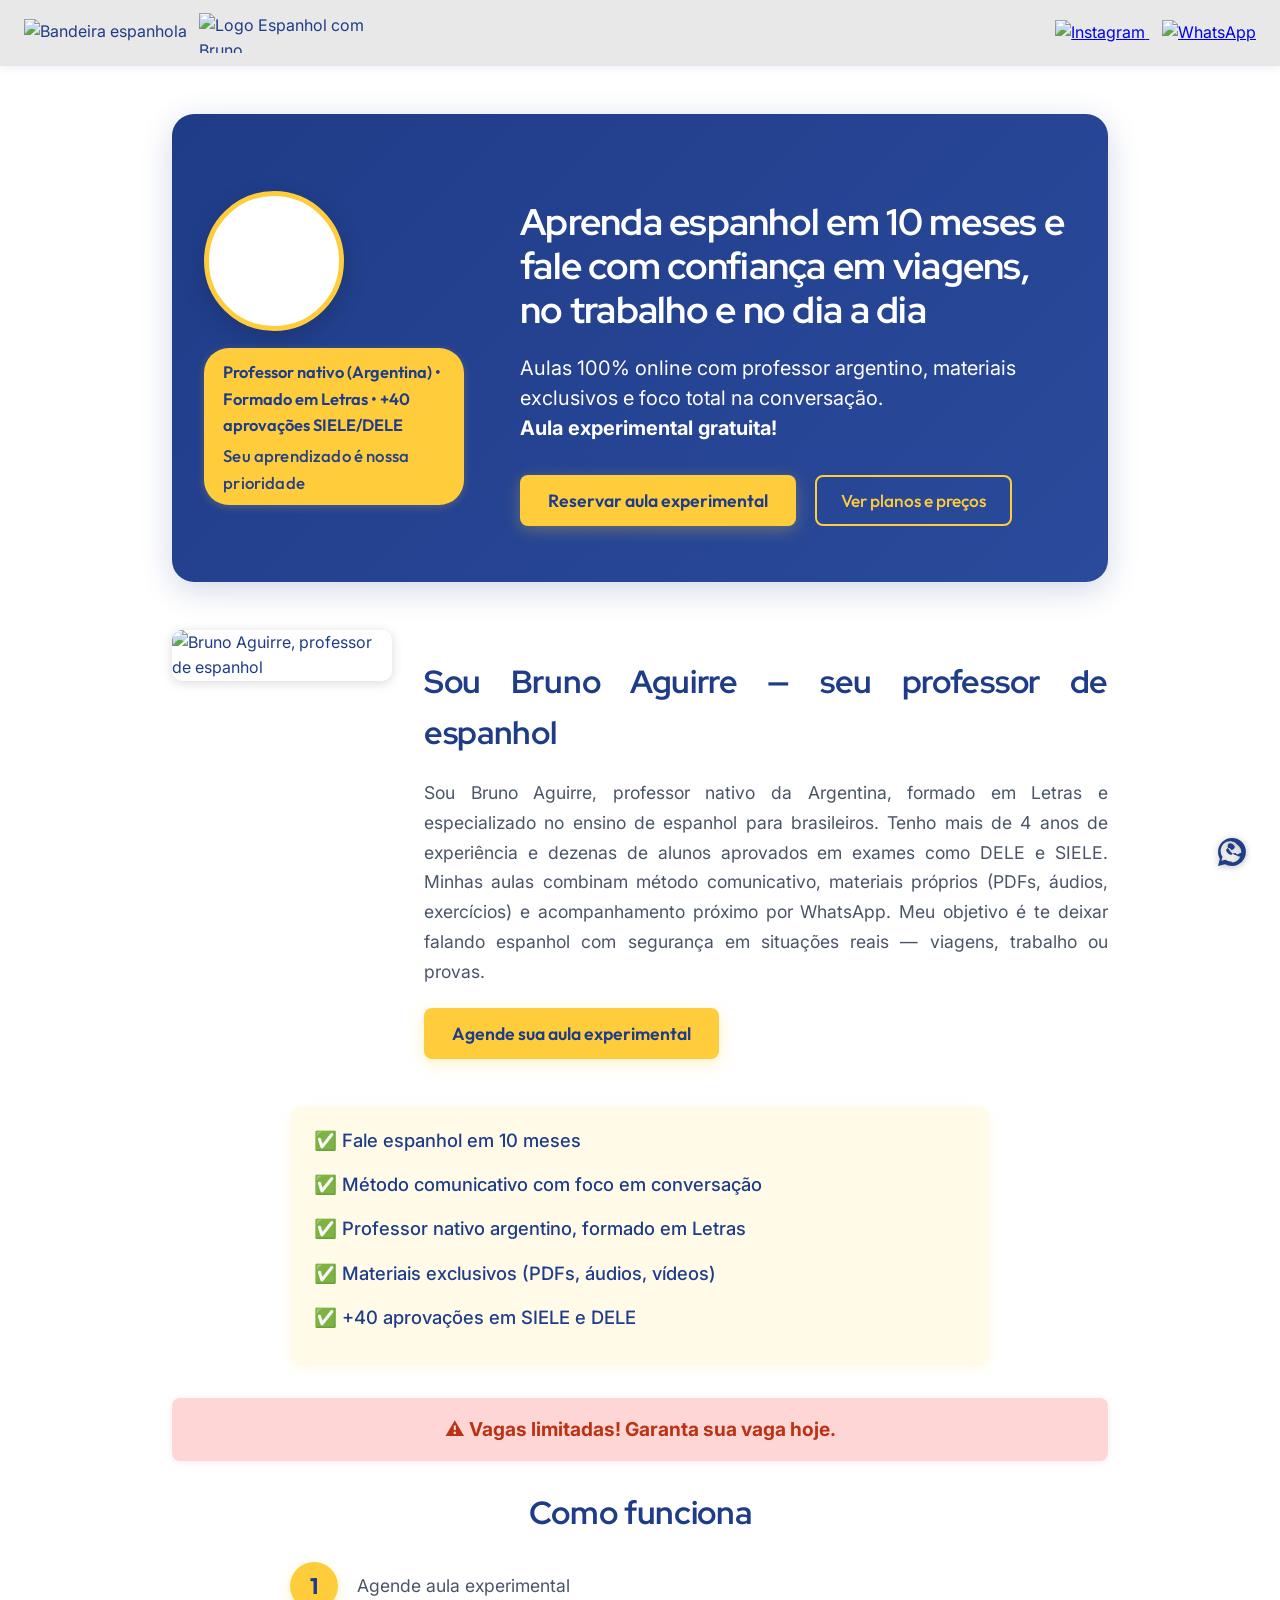
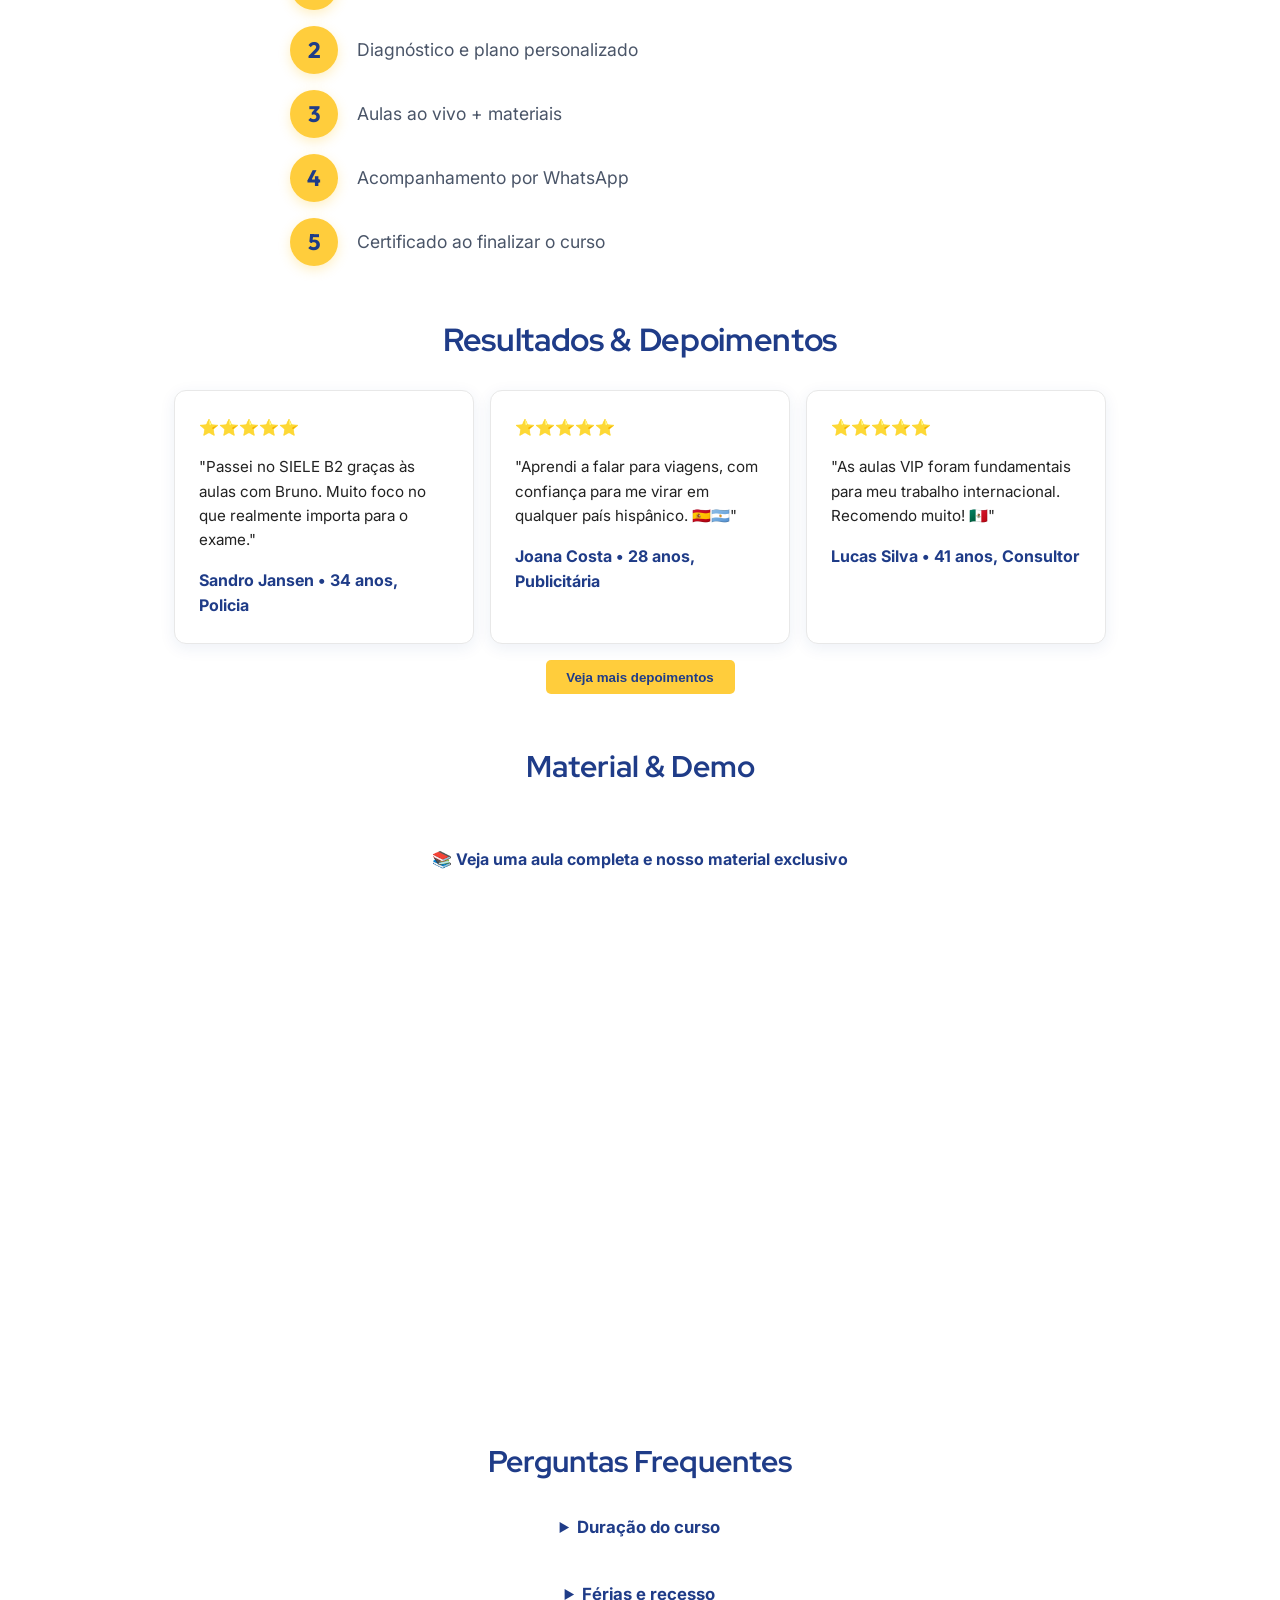
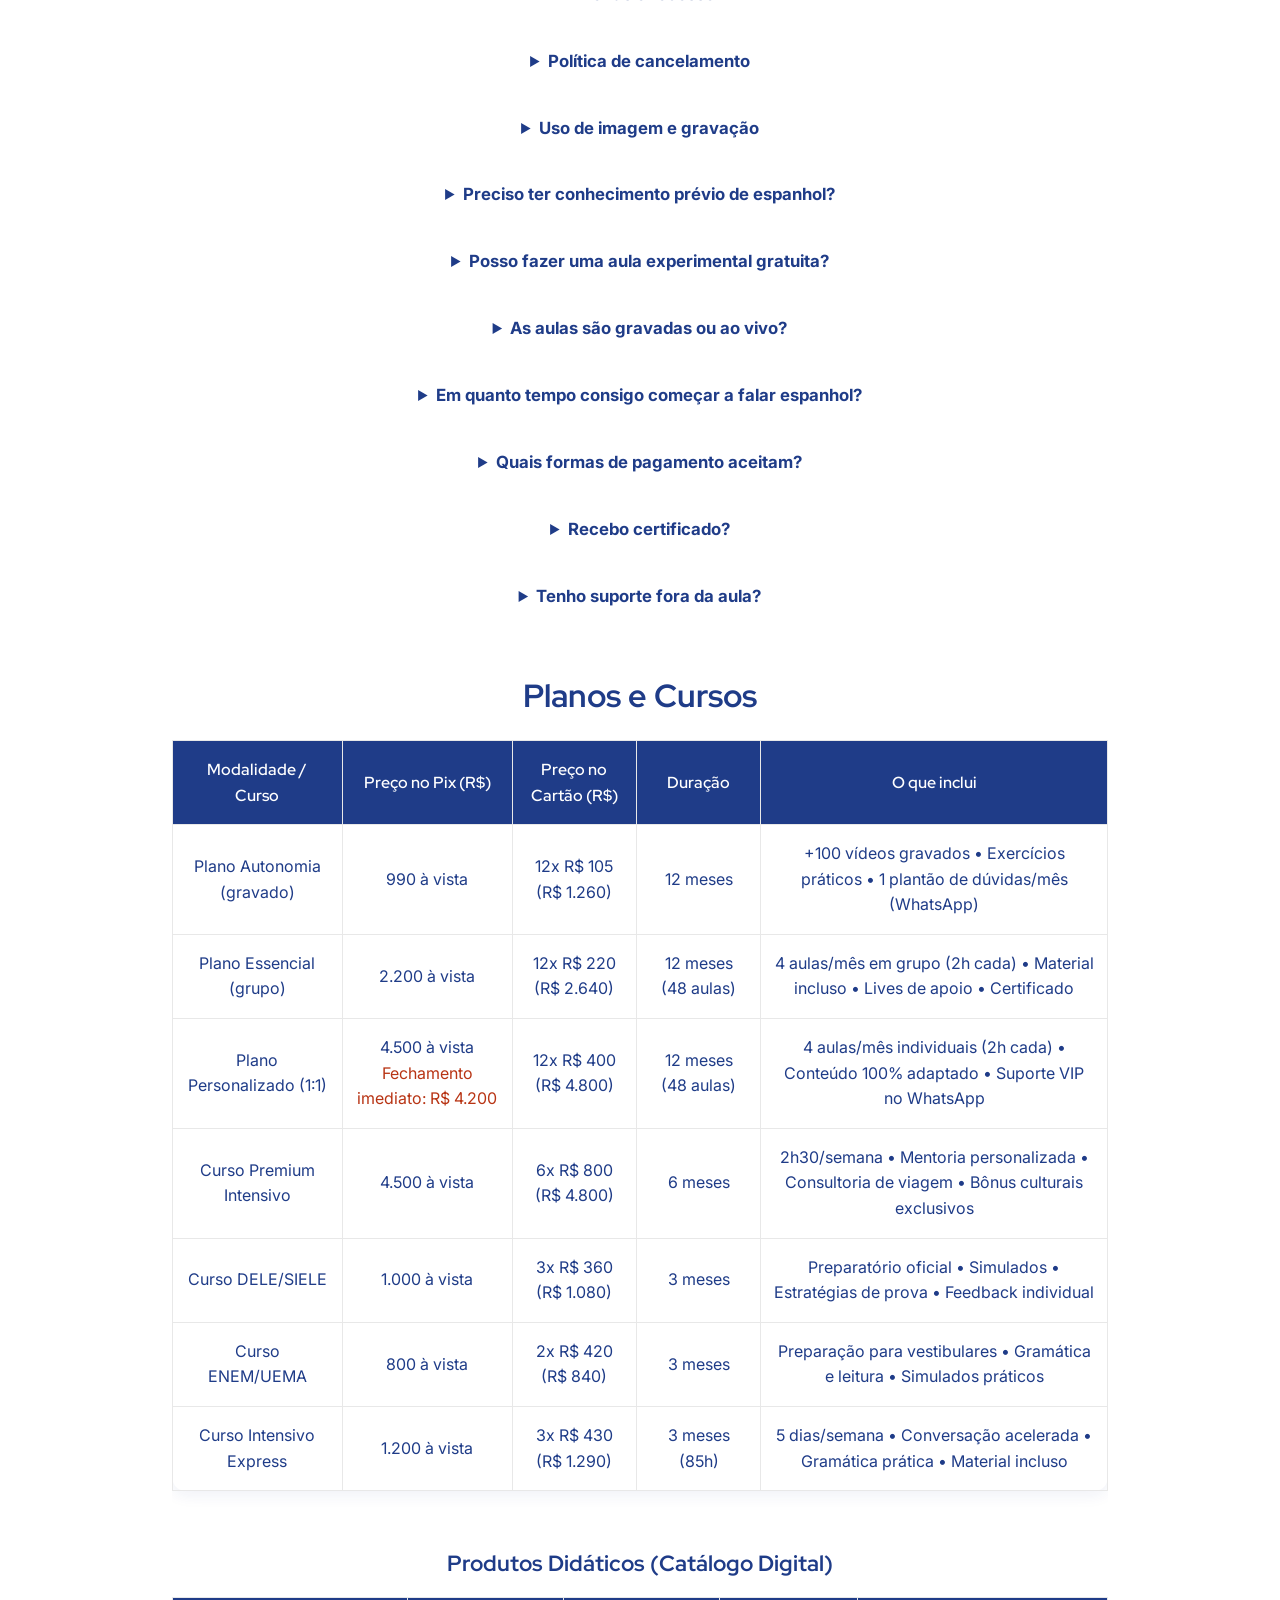
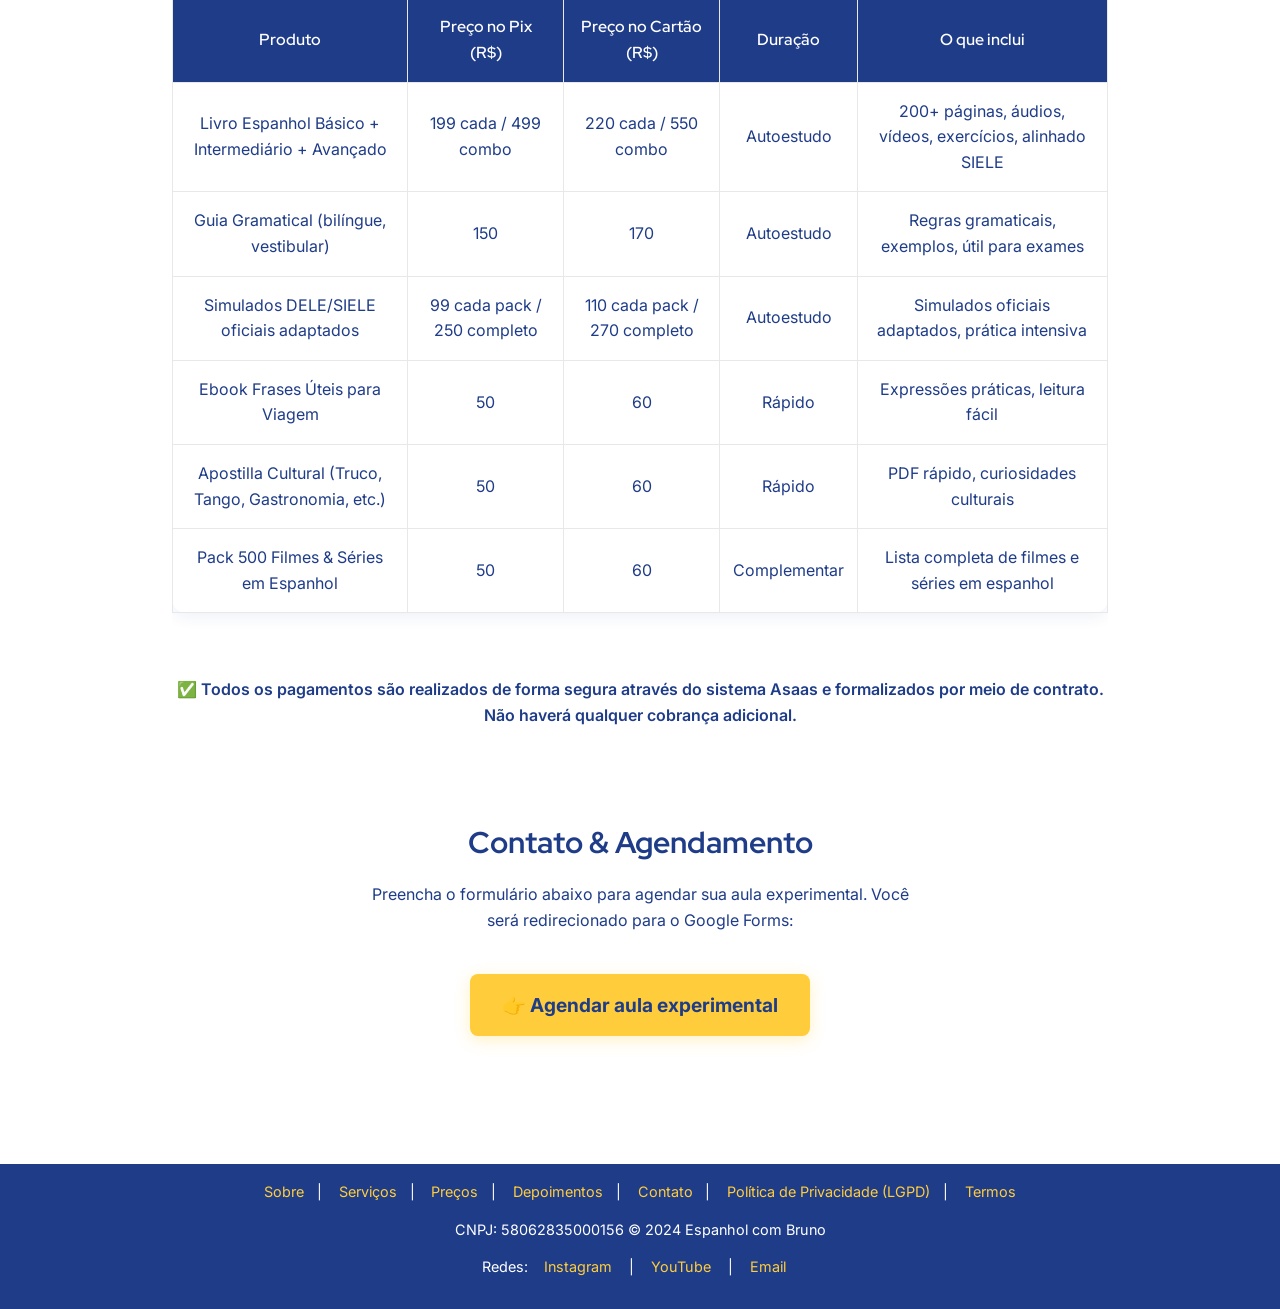
==== index.html @ 4d0b9b5e "Update and rename Index.html to index.html" ====
<!DOCTYPE html>
<html lang="pt-BR">
<head>
<meta charset="UTF-8" />
<meta name="viewport" content="width=device-width, initial-scale=1" />
<meta name="description" content="Aulas de espanhol online com professor argentino. Cursos para viagens, trabalho e exames DELE/SIELE. Aula experimental gratuita. Reserve já!" />
<meta name="keywords" content="aulas de espanhol online, curso de espanhol para brasileiros, preparatório SIELE, professor nativo espanhol, aula de conversação espanhol" />
<title>Aulas de Espanhol Online | Espanhol com Bruno — Professor Nativo 🇦🇷</title>

<!-- Fonts: Red Hat Display para títulos, Inter para corpo (similar Avenir), Outfit para destacados -->
<link href="https://fonts.googleapis.com/css2?family=Red+Hat+Display:wght@400;500;600;700&family=Inter:wght@400;500;600;700&family=Outfit:wght@400;500;600;700&display=swap" rel="stylesheet" />

<style>
  /* Variables de colores - Identidad Visual */
  :root {
    --amarelo-dourado: #FFCD3C;
    --azul-profundo: #1F3C88;
    --branco: #FFFFFF;
    --cinza-suave: #E8E8E8;
    --cinza-texto: #4A5568;
  }
  /* Reset y base */
  *, *::before, *::after {
    box-sizing: border-box;
  }
  body {
    margin:0; 
    font-family: 'Inter', -apple-system, BlinkMacSystemFont, sans-serif; 
    background: var(--branco); 
    color: var(--azul-profundo);
    line-height: 1.6; 
    font-size: 16px;
    font-weight: 400;
  }

  header {
    background: var(--cinza-suave);
    display: flex;
    align-items: center;
    padding: 0.8rem 1.5rem;
    position: sticky;
    top: 0;
    z-index: 100;
    box-shadow: 0 2px 8px rgba(31, 60, 136, 0.08);
  }
  header .flag {
    height: 28px;
    margin-right: 0.75rem;
  }
  header .logo-container {
    display: flex;
    align-items: center;
    flex-grow: 1;
  }
  header .logo-image {
    height: 40px;
    width: auto;
    max-width: 200px;
  }
  header .logo-fallback {
    display: flex;
    align-items: center;
  }
  header .logo-text {
    font-family: 'Red Hat Display', sans-serif;
    font-weight: 700;
    font-size: 1.5rem;
    color: var(--azul-profundo);
    margin-left: 0.5rem;
  }
  header .yerba-icon {
    font-size: 1.8rem;
    color: var(--amarelo-dourado);
  }
  header .social-icons a {
    margin-left: 0.8rem;
  }
  header .social-icons .social-icon {
    width: 26px;
    height: 26px;
    vertical-align: middle;
  }

  main {
    max-width: 960px;
    margin: 0 auto;
    padding: 1rem .75rem 3rem;
  }

  /* Hero */
  .hero-flex {
  display: flex;
  align-items: center;
  justify-content: center;
  background: linear-gradient(135deg, #1F3C88 0%, #2A4A9B 100%);
  color: #fff;
  padding: 3.5rem 2rem;
  border-radius: 22px;
  max-width: 1100px;
  margin: 2rem auto 3rem auto;
  box-shadow: 0 8px 32px rgba(31, 60, 136, 0.2);
  gap: 3.5rem;
}
.hero-img {
  display: flex;
  flex-direction: column;
  align-items: flex-start;
  min-width: 180px;
}
.profile-pic {
  width: 140px;
  height: 140px;
  border-radius: 50%;
  border: 5px solid #FFCD3C;
  object-fit: cover;
  background: #fff;
  margin-bottom: 1.1rem;
  box-shadow: 0 8px 24px rgba(0,0,0,0.15);
}
.badge.left-badge {
  align-self: flex-start;
  background: #FFCD3C;
  color: #1F3C88;
  font-family: 'Outfit', sans-serif;
  font-weight: 600;
  padding: 0.7rem 1.2rem 0.5rem 1.2rem;
  border-radius: 25px;
  font-size: 1.03rem;
  margin-top: 0;
  box-shadow: 0 2px 8px rgba(255,205,60,0.22);
  text-align: left;
  min-width: 220px;
  max-width: 260px;
}
.slogan {
  color: #1F3C88;
  font-family: 'Outfit', sans-serif;
  font-size: 1.05rem;
  font-weight: 500;
  margin-top: 0.25em;
  letter-spacing: 0.01em;
  opacity: 0.97;
}
.hero-content {
  flex: 1;
  min-width: 280px;
  max-width: 650px;
  text-align: left;
}
.hero-content h1 {
  font-family: 'Red Hat Display', sans-serif;
  font-weight: 700;
  font-size: 2.3rem;
  margin-bottom: 1.2rem;
  line-height: 1.2;
  letter-spacing: -0.02em;
}
.hero-content p {
  font-family: 'Inter', sans-serif;
  font-size: 1.25rem;
  margin-bottom: 2rem;
  line-height: 1.5;
  font-weight: 400;
}
.hero-buttons {
  display: flex;
  gap: 1.2rem;
  flex-wrap: wrap;
}
@media (max-width: 850px) {
  .hero-flex {
    flex-direction: column;
    padding: 2.2rem 1rem;
    gap: 2rem;
    text-align: center;
  }
  .hero-img {
    align-items: center;
    min-width: 0;
    margin-bottom: 1.2rem;
  }
  .badge.left-badge {
    text-align: center;
    min-width: 0;
    max-width: 100%;
  }
  .hero-content {
    text-align: center;
    max-width: 100%;
  }
  .hero-buttons {
    justify-content: center;
  }
}


  /* Sobre */
 .about-section {
  margin-bottom: 3rem;
}
.about-flex {
  display: flex;
  align-items: flex-start;
  gap: 2rem;
}
.about-image {
  width: 220px;
  border-radius: 10px;
  box-shadow: 0 2px 12px rgba(0,0,0,0.15);
  flex-shrink: 0;
}
.about-text {
  text-align: justify;
  max-width: 700px;
}
.about-text h2 {
  font-family: 'Red Hat Display', sans-serif;
  font-weight: 700;
  font-size: 2rem;
  margin-bottom: 1.2rem;
  color: #1F3C88; /* azul-profundo */
  letter-spacing: -0.01em;
}
.about-text p {
  font-family: 'Inter', sans-serif;
  font-size: 1.1rem;
  color: #4A5568; /* cinza-texto */
  line-height: 1.7;
  margin-bottom: 1.3rem;
}
.btn-primary {
  background: #FFCD3C; /* amarelo-dourado */
  color: #1F3C88;
  border: none;
  padding: 0.875rem 1.75rem;
  font-family: 'Outfit', sans-serif;
  font-weight: 600;
  font-size: 1.1rem;
  border-radius: 8px;
  cursor: pointer;
  transition: all 0.3s ease;
  text-decoration: none;
  display: inline-block;
  box-shadow: 0 4px 16px rgba(255, 205, 60, 0.3);
}
.btn-primary:hover {
  background: #E6B631;
  transform: translateY(-2px);
  box-shadow: 0 6px 20px rgba(255, 205, 60, 0.4);
}

/* Responsive: imagen arriba en móviles */
@media (max-width: 700px) {
  .about-flex {
    flex-direction: column;
    align-items: center;
  }
  .about-image {
    margin-bottom: 1.5rem;
  }
}

  /* Servicios */
  #services {
    margin-bottom: 3rem;
  }
  #services h2 {
    font-family: 'Red Hat Display', sans-serif;
    font-weight: 700;
    font-size: 2rem;
    margin-bottom: 2rem;
    color: var(--azul-profundo);
    text-align: center;
    letter-spacing: -0.01em;
  }

  .cards {
    display: grid;
    grid-template-columns: repeat(auto-fit,minmax(250px,1fr));
    gap: 1.8rem;
  }
  .card {
    background: var(--branco);
    border: 1px solid var(--cinza-suave);
    border-radius: 12px;
    padding: 1.5rem 1.25rem;
    box-shadow: 0 4px 16px rgba(31, 60, 136, 0.08);
    display: flex;
    flex-direction: column;
    justify-content: space-between;
    transition: all 0.3s ease;
  }
  .card:hover {
    transform: translateY(-4px);
    box-shadow: 0 8px 24px rgba(31, 60, 136, 0.12);
  }
  .card h3 {
    margin: 0 0 0.75rem 0;
    font-family: 'Red Hat Display', sans-serif;
    font-weight: 600;
    color: var(--azul-profundo);
    font-size: 1.25rem;
  }
  .card p {
    flex-grow: 1;
    font-family: 'Inter', sans-serif;
    font-size: 1rem;
    color: var(--cinza-texto);
    line-height: 1.6;
  }
  .card .price {
    font-family: 'Outfit', sans-serif;
    font-weight: 700;
    font-size: 1.3rem;
    margin: 1.2rem 0 1rem 0;
    color: var(--amarelo-dourado);
  }
  .card button {
    background: var(--azul-profundo);
    border: none;
    padding: 0.75rem 1rem;
    border-radius: 8px;
    color: var(--branco);
    cursor: pointer;
    font-family: 'Outfit', sans-serif;
    font-weight: 600;
    transition: all 0.3s ease;
  }
  .card button:hover {
    background: #2A4A9B;
    transform: translateY(-2px);
  }

  .card .icon {
    font-size: 3rem;
    margin-bottom: 1rem;
  }

  /* Planos & Preços */
  #prices {
    margin-bottom: 3rem;
  }
  #prices h2 {
    font-family: 'Red Hat Display', sans-serif;
    font-weight: 700;
    font-size: 2rem;
    margin-bottom: 1.5rem;
    color: var(--azul-profundo);
    text-align: center;
    letter-spacing: -0.01em;
  }
  table {
    width: 100%;
    border-collapse: collapse;
    margin-bottom: 1rem;
    text-align: center;
  }
  th, td {
    padding: 1rem 0.8rem;
    border: 1px solid var(--cinza-suave);
  }
  th {
    background-color: var(--azul-profundo);
    color: var(--branco);
    font-family: 'Red Hat Display', sans-serif;
    font-weight: 600;
  }
  .price-cta {
    background: var(--amarelo-dourado);
    color: var(--azul-profundo);
    border-radius: 8px;
    padding: 0.6rem 1.2rem;
    cursor: pointer;
    font-family: 'Outfit', sans-serif;
    font-weight: 600;
    transition: all 0.3s ease;
    border: none;
  }
  .price-cta:hover {
    background: #E6B631;
    transform: translateY(-2px);
  }
  .promo {
    margin-top: -1rem;
    color: #b83414;
    font-weight: 700;
    font-size: 1.1rem;
    text-align: center;
  }

  /* Processo */
  #process {
    margin-bottom: 3rem;
  }
  #process h2 {
    font-family: 'Red Hat Display', sans-serif;
    font-weight: 700;
    font-size: 2rem;
    margin-bottom: 1.5rem;
    color: var(--azul-profundo);
    text-align: center;
    letter-spacing: -0.01em;
  }
  .process-step {
    display: flex;
    align-items: center;
    max-width: 700px;
    margin: 1rem auto;
  }
  .process-step .icon {
    background: var(--amarelo-dourado);
    color: var(--azul-profundo);
    border-radius: 50%;
    width: 48px;
    height: 48px;
    font-family: 'Outfit', sans-serif;
    font-weight: 700;
    display: flex;
    justify-content: center;
    align-items: center;
    font-size: 1.4rem;
    margin-right: 1.2rem;
    box-shadow: 0 4px 12px rgba(255, 205, 60, 0.3);
  }
  .process-step p {
    font-family: 'Inter', sans-serif;
    font-size: 1.1rem;
    margin: 0;
    color: var(--cinza-texto);
    line-height: 1.6;
  }

  /* Depoimentos */
  #testimonials {
    margin-bottom: 3rem;
  }
  #testimonials h2 {
    font-family: 'Red Hat Display', sans-serif;
    font-weight: 700;
    font-size: 2rem;
    margin-bottom: 1.5rem;
    color: var(--azul-profundo);
    text-align: center;
    letter-spacing: -0.01em;
  }
  .testimonials-list {
    display: flex;
    flex-wrap: wrap;
    justify-content: center;
    gap: 16px;
  }
  .testimonial-card {
    background: var(--branco);
    border: 1px solid var(--cinza-suave);
    max-width: 300px;
    padding: 1.5rem;
    border-radius: 12px;
    box-shadow: 0 4px 16px rgba(31, 60, 136, 0.08);
    transition: all 0.3s ease;
  }
  .testimonial-card:hover {
    transform: translateY(-4px);
    box-shadow: 0 8px 24px rgba(31, 60, 136, 0.12);
  }
  .testimonial-card img {
    width: 60px;
    height: 60px;
    border-radius: 50%;
    object-fit: cover;
    margin-bottom: 0.6rem;
  }
  .testimonial-card p {
    font-size: 0.95rem;
    color: #222;
  }
  .testimonial-card .name {
    margin-top: 0.6rem;
    font-weight: 700;
    font-size: 1rem;
    color: var(--azul);
  }
  .testimonial-cta {
    text-align: center;
    margin-top: 1rem;
  }
  .testimonial-cta button {
    background: var(--amarelo-dourado);
    color: var(--azul);
    font-weight: 700;
    padding: 0.6rem 1.3rem;
    border: none;
    border-radius: 5px;
    cursor: pointer;
    
  }
  .testimonial-cta button:hover {
    background: rgba(255, 205, 60, 0.3);
  
  }

  /* Material & Demo */
  #material {
    margin-bottom: 3rem;
    text-align: center;
  }
  #material h2 {
    font-family: 'Red Hat Display', sans-serif;
    font-size: 1.9rem;
    margin-bottom: 1rem;
    color: var(--azul);
  }
  #material a {
    display: inline-block;
    margin-top: 0.5rem;
    color: var(--amarelo);
    font-weight: 700;
    text-decoration: none;
  }
  #material a:hover {
    text-decoration: underline;
  }

  /* FAQ */
  #faq {
    margin-bottom: 3rem;
  }
  #faq h2 {
    font-family: 'Red Hat Display', sans-serif;
    font-size: 1.9rem;
    margin-bottom: 1rem;
    color: var(--azul);
    text-align: center;
  }
  #faq details {
    margin-bottom: 1rem;
    border: 1px solid var(--cinza);
    padding: 0.75rem 1rem;
    border-radius: 5px;
    background: var(--branco);
  }
  #faq summary {
    font-weight: 700;
    cursor: pointer;
    font-size: 1.05rem;
  }
  #faq p {
    margin-top: 0.5rem;
  }

  /* Contato */
  #contact {
    max-width: 600px;
    margin: 0 auto 4rem;
    padding: 1rem;
    border: 1px solid var(--cinza);
    border-radius: 10px;
    background: var(--cinza);
  }
  #contact h2 {
    font-family: 'Red Hat Display', sans-serif;
    font-size: 1.9rem;
    margin-bottom: 1rem;
    color: var(--azul);
    text-align: center;
  }
  #contact form {
    display: flex;
    flex-direction: column;
  }
  #contact label {
    margin: 0.5rem 0 0.2rem;
    font-weight: 600;
  }
  #contact input, #contact select, #contact textarea {
    padding: 0.5rem;
    border-radius: 5px;
    border: 1px solid #999;
    font-size: 1rem;
  }
  #contact textarea {
    resize: vertical;
  }
  #contact button {
    margin: 1.2rem 0 0;
    background: var(--amarelo);
    color: var(--azul);
    border: none;
    padding: 0.75rem;
    font-weight: 700;
    font-size: 1.1rem;
    border-radius: 6px;
    cursor: pointer;
    transition: background 0.3s ease;
  }
  #contact button:hover {
    background: #e6b631;
  }
  /* Checkbox LGPD */
  .lgpd-consent {
    margin-top: 0.7rem;
    font-size: 0.85rem;
  }
  .lgpd-consent input {
    margin-right: 0.5rem;
  }
.btn-secondary {
  border-width: 2.5px;
  font-size: 1.08rem;
  background: transparent;
  border: 2px solid var(--amarelo-dourado);
  color: var(--amarelo-dourado);
  padding: 0.75rem 1.5rem;
  font-family: 'Outfit', sans-serif;
  font-weight: 500;
  border-radius: 8px;
  cursor: pointer;
  transition: all 0.3s ease;
  text-decoration: none;
  display: inline-block;
  box-shadow: none;
}

.btn-secondary:hover,
.btn-secondary:focus {
  background: var(--amarelo-dourado);
  color: var(--azul-profundo);
  transform: translateY(-2px);
}
  /* Footer */
  footer {
    background: var(--azul-profundo);
    color: var(--branco);
    padding: 1rem;
    text-align: center;
    font-size: 0.9rem;
  }
  footer a {
    color: var(--amarelo-dourado);
    margin: 0 0.8rem;
    text-decoration: none;
  }
  footer a:hover {
    text-decoration: underline;
  }

  /* WhatsApp flotante */
  .whatsapp-float {
    position: fixed;
    bottom: 20px;
    right: 20px;
    background: var(--amarelo);
    color: var(--azul);
    border-radius: 50%;
    width: 56px;
    height: 56px;
    display: flex;
    justify-content: center;
    align-items: center;
    font-size: 28px;
    filter: drop-shadow(0 1px 3px rgba(0,0,0,0.3));
    z-index: 999;
    cursor: pointer;
    transition: background 0.3s ease;
  }
  .whatsapp-float:hover {
    background: #e6b631;
  }

  /* Modal para precios */
  .modal-overlay {
    position: fixed;
    top:0; left:0;
    width: 100vw;
    height: 100vh;
    background: rgba(0,0,0,0.6);
    display: none;
    justify-content: center;
    align-items: center;
    z-index: 1000;
  }
  .modal {
    background: var(--branco);
    padding: 1.75rem 2rem;
    border-radius: 10px;
    max-width: 480px;
    max-height: 90vh;
    overflow-y: auto;
    box-shadow: 0 3px 15px rgba(0,0,0,0.3);
  }
  .modal h3 {
    margin-top: 0;
    color: var(--azul);
    font-family: 'Red Hat Display', sans-serif;
  }
  .modal table {
    margin-top: 1rem;
    width: 100%;
  }
  .modal-close {
    background: var(--azul);
    color: var(--branco);
    border: none;
    padding: 0.4rem 1rem;
    cursor: pointer;
    border-radius: 6px;
    font-weight: 600;
    margin-top: 1rem;
    float: right;
  }

  /* Responsive */
  @media (max-width: 768px) {
    .hero h1 {
      font-size: 1.8rem;
    }
    .hero p {
      font-size: 1rem;
    }
    .btn-primary, .btn-secondary {
      display: block;
      margin: 0.5rem auto;
      text-align: center;
    }
    header {
      flex-direction: column;
      text-align: center;
      padding: 1rem;
    }
    header .social-icons {
      margin-top: 0.5rem;
    }
  }

  @media (max-width: 600px) {
    .hero h1 {
      font-size: 1.7rem;
    }
    .cards {
      grid-template-columns: 1fr;
    }
    .process-step {
      flex-direction: column;
      align-items: flex-start;
    }
    .process-step .icon {
      margin-bottom: 0.4rem;
    }
  }
  .benefits {
  background: #FFFBE8;
  padding: 1.2rem 1.5rem;
  border-radius: 12px;
  margin: 2rem auto 2rem auto;
  max-width: 700px;
  box-shadow: 0 2px 12px rgba(255,205,60,0.13);
}
.benefits ul {
  list-style: none;
  padding: 0;
  margin: 0;
  font-size: 1.15rem;
  color: #1F3C88;
}
.benefits li {
  margin-bottom: 0.8em;
  font-weight: 500;
}
.promo-banner {
  background: #ffd6d6;
  color: #b83414;
  font-weight: bold;
  font-size: 1.2rem;
  border-radius: 8px;
  padding: 1rem 1.5rem;
  margin: 1.5rem 0;
  text-align: center;
  box-shadow: 0 2px 8px rgba(255,0,0,0.08);
}
</style>
</head>

<body>
<header>
  <img src="https://upload.wikimedia.org/wikipedia/en/9/9a/Flag_of_Spain.svg" alt="Bandeira espanhola" class="flag" />
  <div class="logo-container">
    <!-- LOGO CORREGIDO: sin onerror -->
    <img src="https://i.ibb.co/LXcZWm0K/2-removebg-preview-1.png" alt="Logo Espanhol com Bruno" class="logo-image" />
    <div class="logo-fallback" style="display: none;">
      <span class="yerba-icon">🧉</span>
      <div class="logo-text">Espanhol com Bruno</div>
    </div>
  </div>
  <nav class="social-icons" aria-label="Redes sociais">
    <a href="https://www.instagram.com/espanol.bruno" target="_blank" rel="noopener">
      <img src="https://cdn-icons-png.flaticon.com/512/174/174855.png" alt="Instagram" class="social-icon" />
    </a>
    <a href="https://wa.me/98986070648" target="_blank" rel="noopener">
      <img src="https://cdn-icons-png.flaticon.com/512/124/124034.png" alt="WhatsApp" class="social-icon" />
    </a>
  </nav>
</header>

  <main>
 <section class="hero-flex">
  <div class="hero-img">
    <img src="https://i.ibb.co/fYhQkTQ1/Dise-o-sin-t-tulo-1-1.png" alt="Professor argentino" class="profile-pic" />
    <div class="badge left-badge">
      Professor nativo (Argentina) • Formado em Letras • +40 aprovações SIELE/DELE
      <div class="slogan">Seu aprendizado é nossa prioridade</div>
    </div>
  </div>
  <div class="hero-content">
    <h1>Aprenda espanhol em 10 meses e fale com confiança em viagens, no trabalho e no dia a dia</h1>
    <p>Aulas 100% online com professor argentino, materiais exclusivos e foco total na conversação.<br><strong>Aula experimental gratuita!</strong></p>
    <div class="hero-buttons">
      <button class="btn-primary" onclick="location.href='#contact'">Reservar aula experimental</button>
      <button class="btn-secondary" onclick="location.href='#prices'">Ver planos e preços</button>
    </div>
  </div>
</section>

<section id="about" class="about-section">
  <div class="about-flex">
    <img src="https://i.ibb.co/vChSVySk/SNOW-20240229-123018-933.jpg" alt="Bruno Aguirre, professor de espanhol" class="about-image" />
    <div class="about-text">
      <h2>Sou Bruno Aguirre — seu professor de espanhol</h2>
      <p>
        Sou Bruno Aguirre, professor nativo da Argentina, formado em Letras e especializado no ensino de espanhol para brasileiros. Tenho mais de 4 anos de experiência e dezenas de alunos aprovados em exames como DELE e SIELE. Minhas aulas combinam método comunicativo, materiais próprios (PDFs, áudios, exercícios) e acompanhamento próximo por WhatsApp. Meu objetivo é te deixar falando espanhol com segurança em situações reais — viagens, trabalho ou provas.
      </p>
      <button class="btn-primary" onclick="location.href='#contact'">Agende sua aula experimental</button>
    </div>
  </div>
</section>

<section class="benefits">
  <ul>
    <li>✅ Fale espanhol em 10 meses</li>
    <li>✅ Método comunicativo com foco em conversação</li>
    <li>✅ Professor nativo argentino, formado em Letras</li>
    <li>✅ Materiais exclusivos (PDFs, áudios, vídeos)</li>
    <li>✅ +40 aprovações em SIELE e DELE</li>
  </ul>
</section>
<div class="promo-banner">
  ⚠️ Vagas limitadas! Garanta sua vaga hoje.
</div>
  

    <section id="process" aria-labelledby="process-title">
      <h2 id="process-title">Como funciona</h2>
      <div class="process-step"><div class="icon" aria-hidden="true">1</div><p>Agende aula experimental</p></div>
      <div class="process-step"><div class="icon" aria-hidden="true">2</div><p>Diagnóstico e plano personalizado</p></div>
      <div class="process-step"><div class="icon" aria-hidden="true">3</div><p>Aulas ao vivo + materiais</p></div>
      <div class="process-step"><div class="icon" aria-hidden="true">4</div><p>Acompanhamento por WhatsApp</p></div>
      <div class="process-step"><div class="icon" aria-hidden="true">5</div><p>Certificado ao finalizar o curso</p></div>
    </section>

    <section id="testimonials" aria-labelledby="testimonials-title">
      <h2 id="testimonials-title">Resultados & Depoimentos</h2>
      <div class="testimonials-list">
        <article class="testimonial-card" role="region" aria-label="Depoimento de Sandro Jansen">
          <img src="https://randomuser.me/api/portraits/men/45.jpg" alt="Foto de Sandro Jansen" onerror="this.style.display='none';" />
          <div style="color: #FFD700; margin-bottom: 0.5rem;">⭐⭐⭐⭐⭐</div>
          <p>"Passei no SIELE B2 graças às aulas com Bruno. Muito foco no que realmente importa para o exame."</p>
          <div class="name">Sandro Jansen • 34 anos, Policia</div>
        </article>
        <article class="testimonial-card" role="region" aria-label="Depoimento de Joana Costa">
          <img src="https://randomuser.me/api/portraits/women/55.jpg" alt="Foto de Joana Costa" onerror="this.style.display='none';" />
          <div style="color: #FFD700; margin-bottom: 0.5rem;">⭐⭐⭐⭐⭐</div>
          <p>"Aprendi a falar para viagens, com confiança para me virar em qualquer país hispânico. 🇪🇸🇦🇷"</p>
          <div class="name">Joana Costa • 28 anos, Publicitária</div>
        </article>
        <article class="testimonial-card" role="region" aria-label="Depoimento de Lucas Silva">
          <img src="https://randomuser.me/api/portraits/men/72.jpg" alt="Foto de Lucas Silva" onerror="this.style.display='none';" />
          <div style="color: #FFD700; margin-bottom: 0.5rem;">⭐⭐⭐⭐⭐</div>
          <p>"As aulas VIP foram fundamentais para meu trabalho internacional. Recomendo muito! 🇲🇽"</p>
          <div class="name">Lucas Silva • 41 anos, Consultor</div>
        </article>
      </div>
      <div class="testimonial-cta">
      <button onclick="window.open('https://www.instagram.com/stories/highlights/18427523725017133/', '_blank')">
  Veja mais depoimentos
</button>
      </div>
    </section>

    <section id="material" aria-labelledby="material-title">
      <h2 id="material-title">Material & Demo</h2>
      <div style="background: var(--cinza); padding: 1rem; border-radius: 8px; margin: 1rem 0; display: inline-block;">
        <a href="https://www.flipbookpdf.net/web/site/a26362bd20009a4a7e08450fec57f21b150b0d9b202509.pdf.html#page/1" style="color: var(--azul); font-weight: 700; text-decoration: none;">
          📚 Veja uma aula completa e nosso material exclusivo
        </a>
      </div>
      <div class="demo-flipbook">
  <iframe 
    src="https://www.flipbookpdf.net/web/site/a26362bd20009a4a7e08450fec57f21b150b0d9b202509.pdf.html"
    width="100%" 
    height="500" 
    frameborder="0" 
    allowfullscreen>
  </iframe>
</div>

    <section id="faq" aria-labelledby="faq-title">
      <h2 id="faq-title">Perguntas Frequentes</h2>
      <details>
        <summary>Duração do curso</summary>
        <p>Cada nível (A1→A2, B1→B2, etc.) tem cerca de 85 horas-aula; ritmo comum: 2h/semana → cerca de 10 meses por nível.</p>
      </details>
      <details>
        <summary>Férias e recesso</summary>
        <p>Sem aulas de 10/12 a 16/01 e recesso na segunda semana de julho.</p>
      </details>
      <details>
        <summary>Política de cancelamento</summary>
        <p>Avise com 24h para reprogramar; faltas sem aviso contam como aula dada.</p>
      </details>
      <details>
        <summary>Uso de imagem e gravação</summary>
        <p>Não gravamos aulas sem seu consentimento; caso autorizem, pedimos autorização prévia.</p>
      </details>
        <details>
    <summary>Preciso ter conhecimento prévio de espanhol?</summary>
    <p>Não! As aulas começam do nível zero, mas se você já tiver algum conhecimento, fazemos um diagnóstico e adaptamos o plano para você.</p>
  </details>
  <details>
    <summary>Posso fazer uma aula experimental gratuita?</summary>
    <p>Sim! Você pode agendar sua primeira aula sem custo para conhecer a metodologia e já praticar comigo.</p>
  </details>
  <details>
    <summary>As aulas são gravadas ou ao vivo?</summary>
    <p>São 100% ao vivo, pela internet (Zoom ou Google Meet). Também forneço materiais em PDF, áudios e exercícios para revisar fora das aulas.</p>
  </details>
  <details>
    <summary>Em quanto tempo consigo começar a falar espanhol?</summary>
    <p>Meus alunos normalmente já conseguem se comunicar em situações simples (viagem, apresentações básicas) entre 2 e 3 meses de aula.</p>
  </details>
  <details>
    <summary>Quais formas de pagamento aceitam?</summary>
    <p>Você pode pagar via cartão de crédito, boleto ou PIX (pelo sistema seguro da Asaas).</p>
  </details>
  <details>
    <summary>Recebo certificado?</summary>
    <p>Sim, ofereço certificado digital de conclusão validado pelo MEC, válido como horas complementares em faculdades.</p>
  </details>
  <details>
    <summary>Tenho suporte fora da aula?</summary>
    <p>Sim! Você pode tirar dúvidas rápidas diretamente comigo via WhatsApp.</p>
  </details>
    </section>

     <section id="planos-cursos" style="margin-bottom:3rem;">
  <h2 style="text-align:center;font-family:'Red Hat Display',sans-serif;font-size:2rem;color:#1F3C88;margin-bottom:1.2rem;">
    Planos e Cursos
  </h2>
  <div style="overflow-x:auto;">
    <table style="width:100%;border-collapse:collapse;background:#fff;border-radius:14px;box-shadow:0 4px 16px rgba(31,60,136,0.07);margin-bottom:2rem;">
      <thead style="background:#1F3C88;color:#fff;">
        <tr>
          <th style="padding:1rem;">Modalidade / Curso</th>
          <th style="padding:1rem;">Preço no Pix (R$)</th>
          <th style="padding:1rem;">Preço no Cartão (R$)</th>
          <th style="padding:1rem;">Duração</th>
          <th style="padding:1rem;">O que inclui</th>
        </tr>
      </thead>
      <tbody>
        <tr>
          <td>Plano Autonomia (gravado)</td>
          <td>990 à vista</td>
          <td>12x R$ 105 (R$ 1.260)</td>
          <td>12 meses</td>
          <td>+100 vídeos gravados • Exercícios práticos • 1 plantão de dúvidas/mês (WhatsApp)</td>
        </tr>
        <tr>
          <td>Plano Essencial (grupo)</td>
          <td>2.200 à vista</td>
          <td>12x R$ 220 (R$ 2.640)</td>
          <td>12 meses (48 aulas)</td>
          <td>4 aulas/mês em grupo (2h cada) • Material incluso • Lives de apoio • Certificado</td>
        </tr>
        <tr>
          <td>Plano Personalizado (1:1)</td>
          <td>4.500 à vista<br><span style="color:#b83414;">Fechamento imediato: R$ 4.200</span></td>
          <td>12x R$ 400 (R$ 4.800)</td>
          <td>12 meses (48 aulas)</td>
          <td>4 aulas/mês individuais (2h cada) • Conteúdo 100% adaptado • Suporte VIP no WhatsApp</td>
        </tr>
        <tr>
          <td>Curso Premium Intensivo</td>
          <td>4.500 à vista</td>
          <td>6x R$ 800 (R$ 4.800)</td>
          <td>6 meses</td>
          <td>2h30/semana • Mentoria personalizada • Consultoria de viagem • Bônus culturais exclusivos</td>
        </tr>
        <tr>
          <td>Curso DELE/SIELE</td>
          <td>1.000 à vista</td>
          <td>3x R$ 360 (R$ 1.080)</td>
          <td>3 meses</td>
          <td>Preparatório oficial • Simulados • Estratégias de prova • Feedback individual</td>
        </tr>
        <tr>
          <td>Curso ENEM/UEMA</td>
          <td>800 à vista</td>
          <td>2x R$ 420 (R$ 840)</td>
          <td>3 meses</td>
          <td>Preparação para vestibulares • Gramática e leitura • Simulados práticos</td>
        </tr>
        <tr>
          <td>Curso Intensivo Express</td>
          <td>1.200 à vista</td>
          <td>3x R$ 430 (R$ 1.290)</td>
          <td>3 meses (85h)</td>
          <td>5 dias/semana • Conversação acelerada • Gramática prática • Material incluso</td>
        </tr>
      </tbody>
    </table>
  </div>

  <h3 style="font-family:'Red Hat Display',sans-serif;font-size:1.4rem;color:#1F3C88;margin-bottom:1rem;text-align:center;">
    Produtos Didáticos (Catálogo Digital)
  </h3>
  <div style="overflow-x:auto;">
    <table style="width:100%;border-collapse:collapse;background:#fff;border-radius:14px;box-shadow:0 4px 16px rgba(31,60,136,0.07);">
      <thead style="background:#1F3C88;color:#fff;">
        <tr>
          <th style="padding:1rem;">Produto</th>
          <th style="padding:1rem;">Preço no Pix (R$)</th>
          <th style="padding:1rem;">Preço no Cartão (R$)</th>
          <th style="padding:1rem;">Duração</th>
          <th style="padding:1rem;">O que inclui</th>
        </tr>
      </thead>
      <tbody>
        <tr>
          <td>Livro Espanhol Básico + Intermediário + Avançado</td>
          <td>199 cada / 499 combo</td>
          <td>220 cada / 550 combo</td>
          <td>Autoestudo</td>
          <td>200+ páginas, áudios, vídeos, exercícios, alinhado SIELE</td>
        </tr>
        <tr>
          <td>Guia Gramatical (bilíngue, vestibular)</td>
          <td>150</td>
          <td>170</td>
          <td>Autoestudo</td>
          <td>Regras gramaticais, exemplos, útil para exames</td>
        </tr>
        <tr>
          <td>Simulados DELE/SIELE oficiais adaptados</td>
          <td>99 cada pack / 250 completo</td>
          <td>110 cada pack / 270 completo</td>
          <td>Autoestudo</td>
          <td>Simulados oficiais adaptados, prática intensiva</td>
        </tr>
        <tr>
          <td>Ebook Frases Úteis para Viagem</td>
          <td>50</td>
          <td>60</td>
          <td>Rápido</td>
          <td>Expressões práticas, leitura fácil</td>
        </tr>
        <tr>
          <td>Apostilla Cultural (Truco, Tango, Gastronomia, etc.)</td>
          <td>50</td>
          <td>60</td>
          <td>Rápido</td>
          <td>PDF rápido, curiosidades culturais</td>
        </tr>
        <tr>
          <td>Pack 500 Filmes & Séries em Espanhol</td>
          <td>50</td>
          <td>60</td>
          <td>Complementar</td>
          <td>Lista completa de filmes e séries em espanhol</td>
        </tr>
      </tbody>
    </table>
  </div>
</section>
      <div style="text-align: center; margin-top: 1rem; color: var(--azul); font-weight: 600;">
        ✅ Todos os pagamentos são realizados de forma segura através do sistema Asaas e formalizados por meio de contrato. Não haverá qualquer cobrança adicional.
      </div>
    </section>

   <section id="contact" aria-labelledby="contact-title">
  <h2 id="contact-title">Contato & Agendamento</h2>
  <div style="max-width:600px;margin:0 auto;text-align:center;">
    <p>Preencha o formulário abaixo para agendar sua aula experimental. Você será redirecionado para o Google Forms:</p>
    <a href="https://docs.google.com/forms/d/e/1FAIpQLSd4casXEppQRS6pHih8AjZGqTAKcHvMWAxSVI7QBt0UKMfVvA/viewform?usp=dialog" 
       target="_blank" rel="noopener" 
       style="display:inline-block;background:#FFCD3C;color:#1F3C88;font-weight:700;padding:1rem 2rem;border-radius:8px;text-decoration:none;font-size:1.2rem;box-shadow:0 4px 16px rgba(255,205,60,0.3);margin-top:1.5rem;">
      👉 Agendar aula experimental
    </a>
  </div>
</section>
  </main>

  <!-- Footer -->
  <footer>
    <nav aria-label="Links do rodapé">
      <a href="#about">Sobre</a>|
      <a href="#services">Serviços</a>|
      <a href="#prices">Preços</a>|
      <a href="#testimonials">Depoimentos</a>|
      <a href="#contact">Contato</a>|
      <a href="#">Política de Privacidade (LGPD)</a>|
      <a href="#">Termos</a>
    </nav>
    <p>CNPJ: 58062835000156 © 2024 Espanhol com Bruno</p>
    <p>
      Redes: 
      <a href="https://www.instagram.com/espanol.bruno" target="_blank" rel="noopener">Instagram</a> | 
      <a href="https://www.youtube.com/@EspanholcomBrunoYT" target="_blank" rel="noopener">YouTube</a> | 
      <a href="mailto:brunoensaoluis@gmail.com">Email</a>
    </p>
  </footer>

  <!-- WhatsApp flotante -->
  <a href="https://wa.me/98986070648" target="_blank" rel="noopener" class="whatsapp-float" aria-label="Chat WhatsApp">
    <svg xmlns="http://www.w3.org/2000/svg" fill="currentColor" viewBox="0 0 24 24" width="28" height="28">
      <path d="M20.52 3.486A11.942 11.942 0 0012.03 0c-6.627 0-12 5.373-12 12 0 2.12.554 4.096 1.606 5.841L0 24l5.957-1.555a11.953 11.953 0 005.927 1.547c6.627 0 12-5.373 12-12a11.97 11.97 0 00-3.364-8.506zm-8.48 16.798c-1.85 0-3.646-.5-5.217-1.447l-.37-.223-3.54.922.95-3.46-.236-.377a8.51 8.51 0 011.391-10.93 8.337 8.337 0 0111.803 1.176 8.446 8.446 0 01-5.28 14.96zm4.422-6.096l-1.248-1.18c-.165-.16-.395-.235-.604-.202a133.38 133.38 0 00-1.87.39c-.118.03-.253.108-.37.276-.108.144-.253.37-.452.645-.185.25-.38.36-.534.336l-.93-.174a5.38 5.38 0 01-2.086-1.34 8.095 8.095 0 01-1.338-2.059c-.223-.445 0-.79.115-.928l.86-1.04c.15-.198.264-.252.436-.255l1.234-.01c.178 0 .392.066.597.295l1.042 1.078c.182.189.353.26.554.239a3.39 3.39 0 001.966-1.252c.365-.454.546-.977.533-1.555-.01-.545-.469-1.29-2.23-2.5-.613-.389-1.08-.517-1.55-.52-.445-.005-.9.11-1.297.337-.423.25-1.022.965-1.022 2.364 0 1.397 1.182 2.855 1.348 3.055.166.198 2.328 3.56 5.77 4.688.803.344 1.424.544 1.913.698a4.959 4.959 0 002.327.176c.71-.163 2.22-.907 2.534-1.786.315-.885.315-1.644.22-1.785-.099-.143-.354-.229-.74-.4z"/>
    </svg>
  </a>

  <!-- Modal precios -->
  <div class="modal-overlay" id="modalPrecos" aria-hidden="true" role="dialog" aria-modal="true" aria-labelledby="modalPrecosTitle">
    <div class="modal">
      <h3 id="modalPrecosTitle">Planos e preços detalhados</h3>
      <table role="table">
        <thead>
          <tr>
            <th>Plano</th>
            <th>Mensal</th>
            <th>Pacote Completo</th>
          </tr>
        </thead>
        <tbody>
          <tr>
            <td><strong>Essencial</strong><br><small>Grupo • 10 meses</small></td>
            <td>R$ 220/mês</td>
            <td><strong>R$ 2.000 à vista</strong><br><small>ou 10x R$ 210</small></td>
          </tr>
          <tr>
            <td><strong>Premium</strong><br><small>Individual • 10 meses</small></td>
            <td>R$ 650/mês</td>
            <td><strong>R$ 5.850 à vista</strong><br><small>ou 10x R$ 620</small></td>
          </tr>
          <tr>
            <td><strong>Intensivo</strong><br><small>2 meses • 85h</small></td>
            <td>-</td>
            <td><strong>R$ 1.500</strong><br><small>ou 2x R$ 800</small></td>
          </tr>
        </tbody>
      </table>
      <div style="background: #f0f8ff; padding: 1rem; border-radius: 6px; margin-top: 1rem; text-align: center;">
        <strong>💰 Economia de até R$ 650 no pacote completo!</strong><br>
        <small>Garante sua vaga e não precisa renovar mensalmente</small>
      </div>
      <button class="modal-close" aria-label="Fechar modal">Fechar</button>
    </div>
  </div>

  <script>
    // Smooth scrolling for anchor links
    document.querySelectorAll('a[href^="#"]').forEach(anchor => {
      anchor.addEventListener('click', function (e) {
        e.preventDefault();
        const target = document.querySelector(this.getAttribute('href'));
        if (target) {
          target.scrollIntoView({
            behavior: 'smooth',
            block: 'start'
          });
        }
      });
    });

    // Add animation on scroll
    const observerOptions = {
      threshold: 0.1,
      rootMargin: '0px 0px -50px 0px'
    };

    const observer = new IntersectionObserver((entries) => {
      entries.forEach(entry => {
        if (entry.isIntersecting) {
          entry.target.style.opacity = '1';
          entry.target.style.transform = 'translateY(0)';
        }
      });
    }, observerOptions);

    // Observe cards and testimonials
    document.querySelectorAll('.card, .testimonial-card, .process-step').forEach(el => {
      el.style.opacity = '0';
      el.style.transform = 'translateY(20px)';
      el.style.transition = 'opacity 0.6s ease, transform 0.6s ease';
      observer.observe(el);
    });

    // Modal precios toggle
    const btnVerPrecos = document.getElementById('btnVerPrecos');
    const modalPrecos = document.getElementById('modalPrecos');
    const btnCloseModal = modalPrecos.querySelector('.modal-close');

    btnVerPrecos.addEventListener('click', () => {
      modalPrecos.style.display = 'flex';
      modalPrecos.setAttribute('aria-hidden', 'false');
      btnCloseModal.focus();
    });
    btnCloseModal.addEventListener('click', () => {
      modalPrecos.style.display = 'none';
      modalPrecos.setAttribute('aria-hidden', 'true');
      btnVerPrecos.focus();
    });
    // Cerrar modal con Escape
    window.addEventListener('keydown', (e) => {
      if(e.key === 'Escape' && modalPrecos.style.display === 'flex') {
        modalPrecos.style.display = 'none';
        modalPrecos.setAttribute('aria-hidden', 'true');
        btnVerPrecos.focus();
      }
    });

    // Enviar contato (demo)
    document.getElementById('contact-form').addEventListener('submit', (e) => {
      e.preventDefault();
      // Aquí conectar con backend o integración Asaas + WhatsApp via API/external
      alert('Obrigado pelo contato! Em breve responderemos via WhatsApp.');
      e.target.reset();
    });
  </script>
<script>(function(){function c(){var b=a.contentDocument||a.contentWindow.document;if(b){var d=b.createElement('script');d.innerHTML="window.__CF$cv$params={r:'97c7c90957f41cf5',t:'MTc1NzQzMjQzOS4wMDAwMDA='};var a=document.createElement('script');a.nonce='';a.src='/cdn-cgi/challenge-platform/scripts/jsd/main.js';document.getElementsByTagName('head')[0].appendChild(a);";b.getElementsByTagName('head')[0].appendChild(d)}}if(document.body){var a=document.createElement('iframe');a.height=1;a.width=1;a.style.position='absolute';a.style.top=0;a.style.left=0;a.style.border='none';a.style.visibility='hidden';document.body.appendChild(a);if('loading'!==document.readyState)c();else if(window.addEventListener)document.addEventListener('DOMContentLoaded',c);else{var e=document.onreadystatechange||function(){};document.onreadystatechange=function(b){e(b);'loading'!==document.readyState&&(document.onreadystatechange=e,c())}}}})();</script></body>
</html>
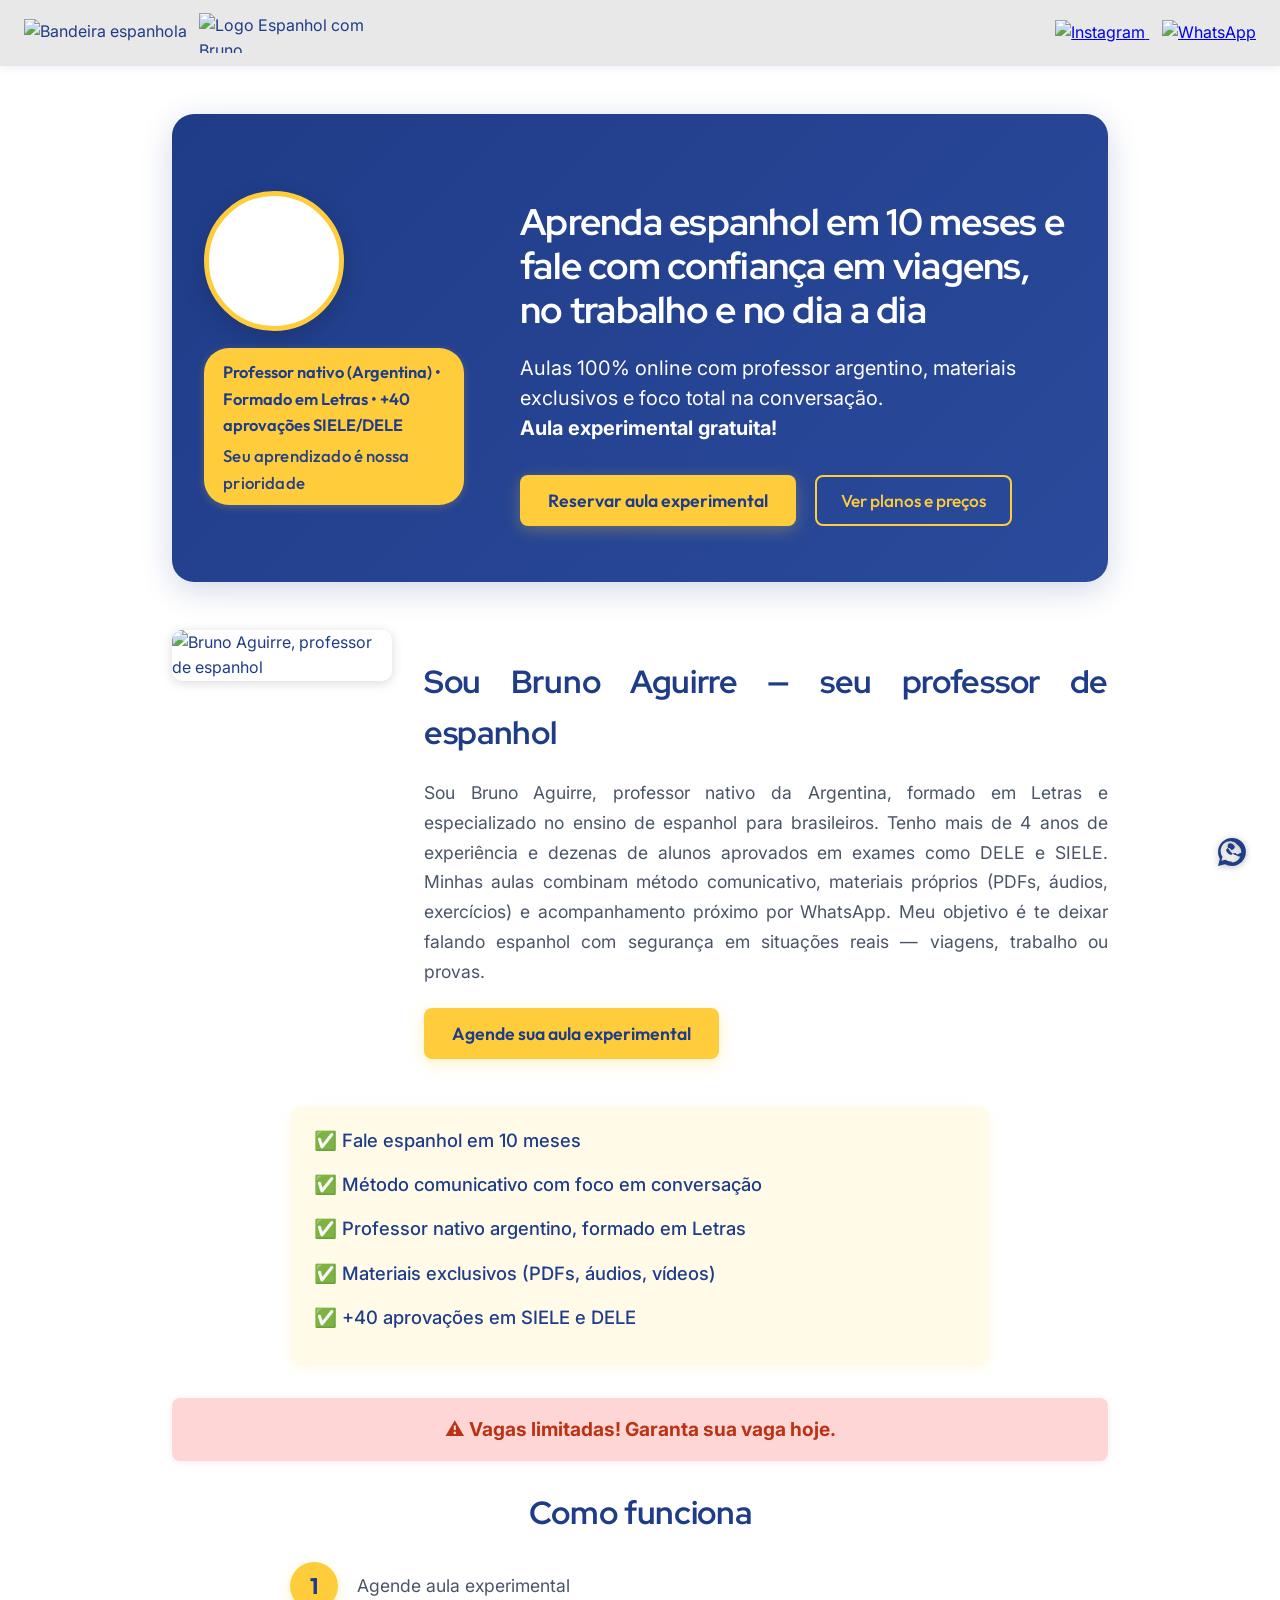
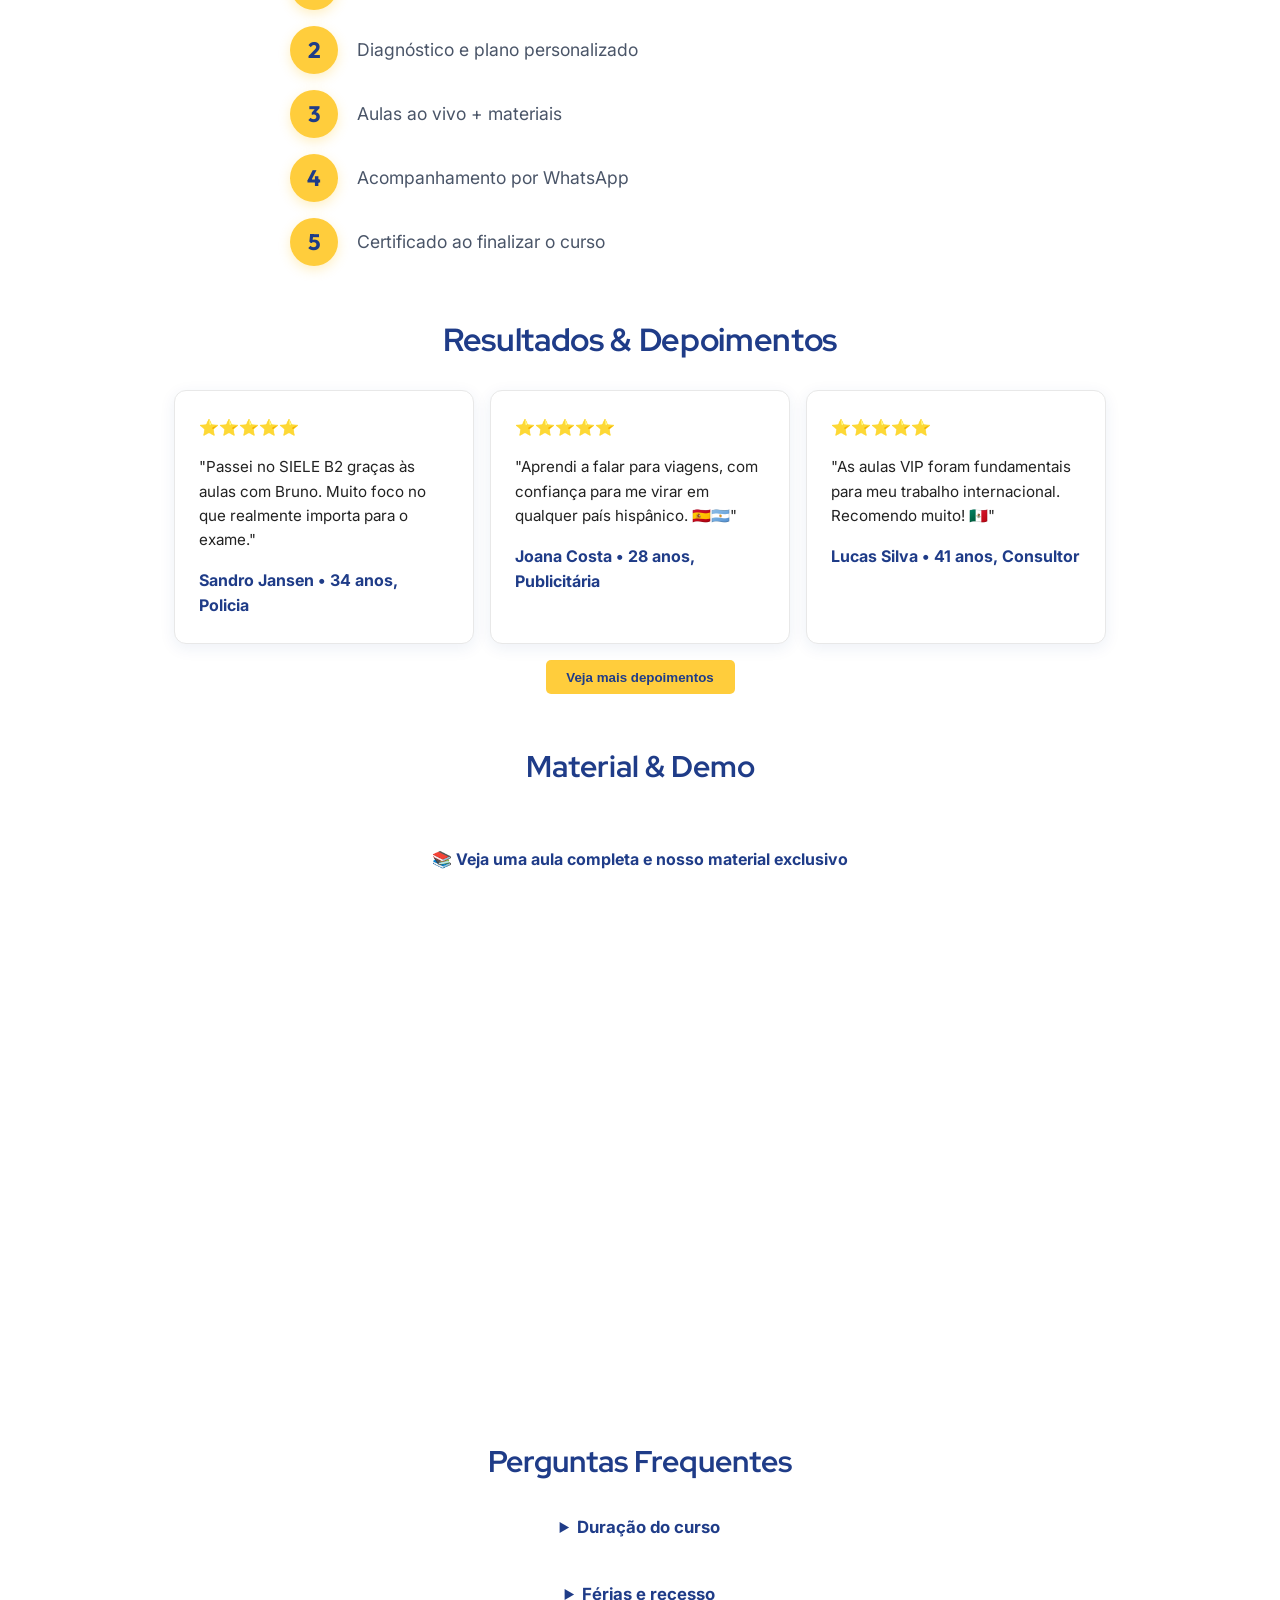
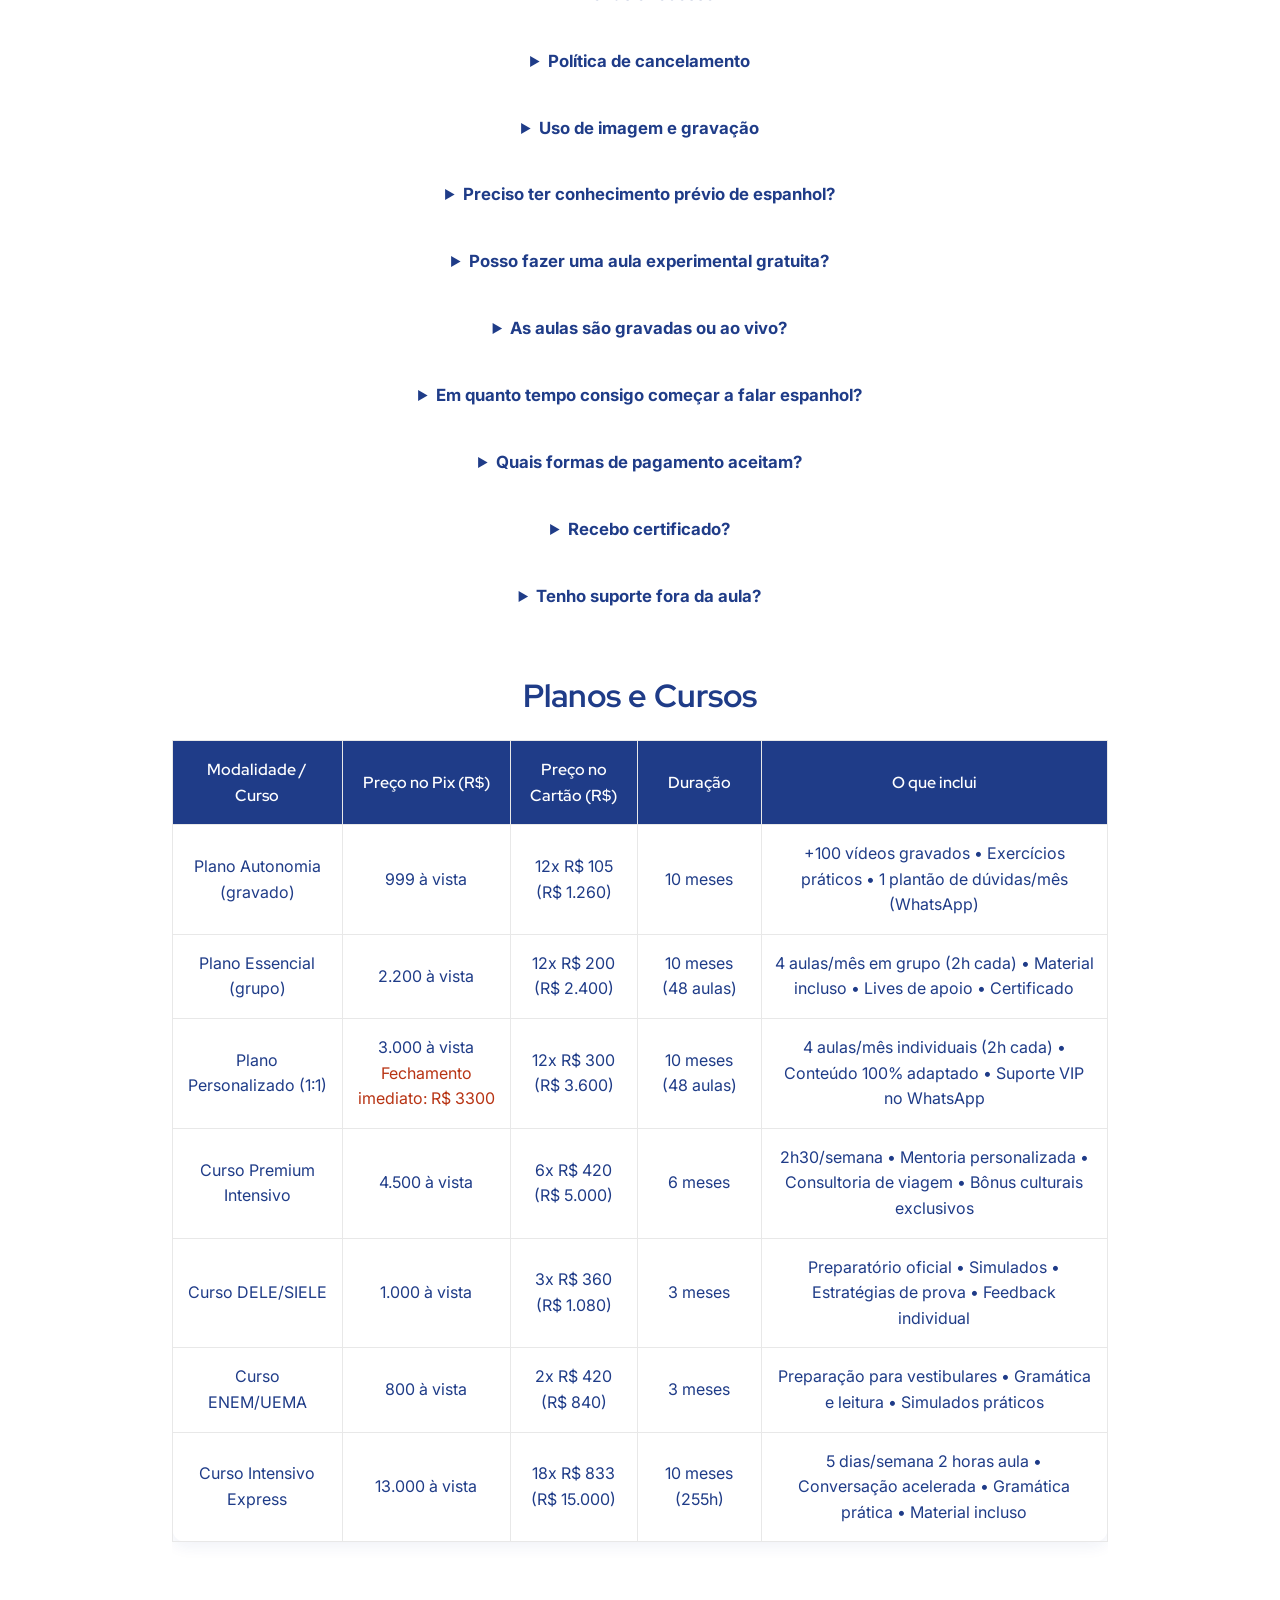
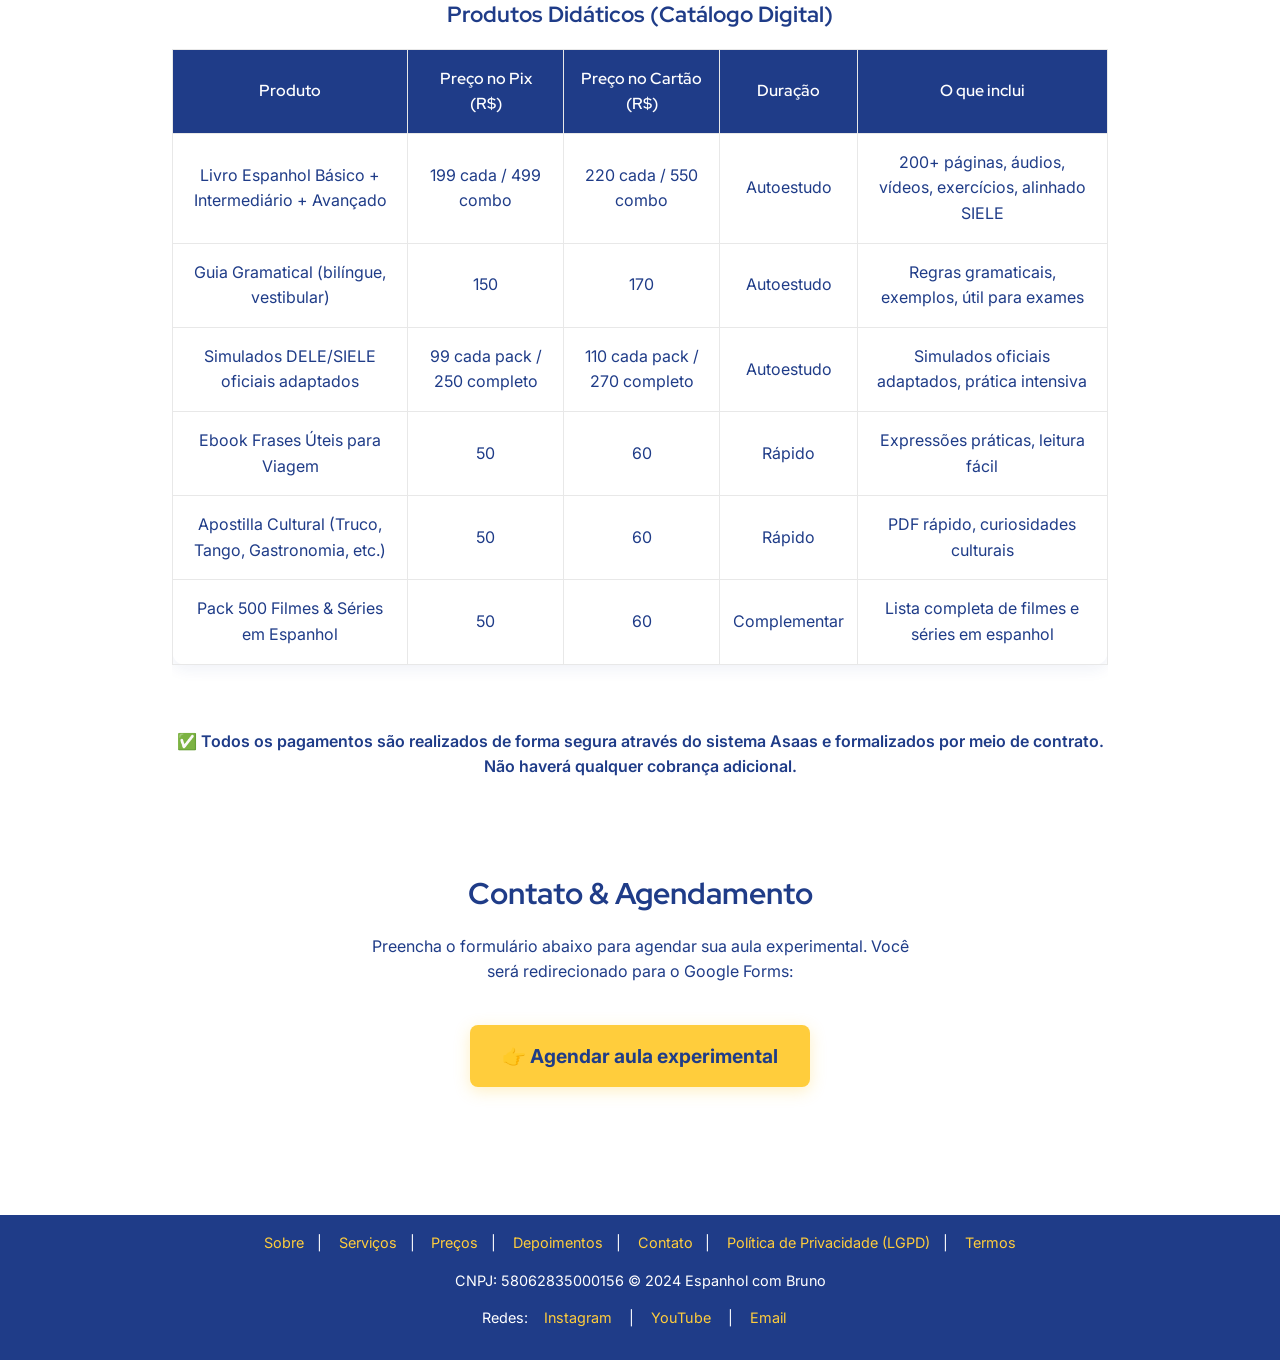
==== commit 023318bd: "Act tablas de precios." ====
--- a/index.html
+++ b/index.html
@@ -967,29 +967,29 @@
       <tbody>
         <tr>
           <td>Plano Autonomia (gravado)</td>
-          <td>990 à vista</td>
+          <td>999 à vista</td>
           <td>12x R$ 105 (R$ 1.260)</td>
-          <td>12 meses</td>
+          <td>10 meses</td>
           <td>+100 vídeos gravados • Exercícios práticos • 1 plantão de dúvidas/mês (WhatsApp)</td>
         </tr>
         <tr>
           <td>Plano Essencial (grupo)</td>
           <td>2.200 à vista</td>
-          <td>12x R$ 220 (R$ 2.640)</td>
-          <td>12 meses (48 aulas)</td>
+          <td>12x R$ 200 (R$ 2.400)</td>
+          <td>10 meses (48 aulas)</td>
           <td>4 aulas/mês em grupo (2h cada) • Material incluso • Lives de apoio • Certificado</td>
         </tr>
         <tr>
           <td>Plano Personalizado (1:1)</td>
-          <td>4.500 à vista<br><span style="color:#b83414;">Fechamento imediato: R$ 4.200</span></td>
-          <td>12x R$ 400 (R$ 4.800)</td>
-          <td>12 meses (48 aulas)</td>
+          <td>3.000 à vista<br><span style="color:#b83414;">Fechamento imediato: R$ 3300</span></td>
+          <td>12x R$ 300 (R$ 3.600)</td>
+          <td>10 meses (48 aulas)</td>
           <td>4 aulas/mês individuais (2h cada) • Conteúdo 100% adaptado • Suporte VIP no WhatsApp</td>
         </tr>
         <tr>
           <td>Curso Premium Intensivo</td>
           <td>4.500 à vista</td>
-          <td>6x R$ 800 (R$ 4.800)</td>
+          <td>6x R$ 420 (R$ 5.000)</td>
           <td>6 meses</td>
           <td>2h30/semana • Mentoria personalizada • Consultoria de viagem • Bônus culturais exclusivos</td>
         </tr>
@@ -1009,10 +1009,10 @@
         </tr>
         <tr>
           <td>Curso Intensivo Express</td>
-          <td>1.200 à vista</td>
-          <td>3x R$ 430 (R$ 1.290)</td>
-          <td>3 meses (85h)</td>
-          <td>5 dias/semana • Conversação acelerada • Gramática prática • Material incluso</td>
+          <td>13.000 à vista</td>
+          <td>18x R$ 833 (R$ 15.000)</td>
+          <td>10 meses (255h)</td>
+          <td>5 dias/semana 2 horas aula • Conversação acelerada • Gramática prática • Material incluso</td>
         </tr>
       </tbody>
     </table>
@@ -1234,4 +1234,3 @@
   </script>
 <script>(function(){function c(){var b=a.contentDocument||a.contentWindow.document;if(b){var d=b.createElement('script');d.innerHTML="window.__CF$cv$params={r:'97c7c90957f41cf5',t:'MTc1NzQzMjQzOS4wMDAwMDA='};var a=document.createElement('script');a.nonce='';a.src='/cdn-cgi/challenge-platform/scripts/jsd/main.js';document.getElementsByTagName('head')[0].appendChild(a);";b.getElementsByTagName('head')[0].appendChild(d)}}if(document.body){var a=document.createElement('iframe');a.height=1;a.width=1;a.style.position='absolute';a.style.top=0;a.style.left=0;a.style.border='none';a.style.visibility='hidden';document.body.appendChild(a);if('loading'!==document.readyState)c();else if(window.addEventListener)document.addEventListener('DOMContentLoaded',c);else{var e=document.onreadystatechange||function(){};document.onreadystatechange=function(b){e(b);'loading'!==document.readyState&&(document.onreadystatechange=e,c())}}}})();</script></body>
 </html>
-
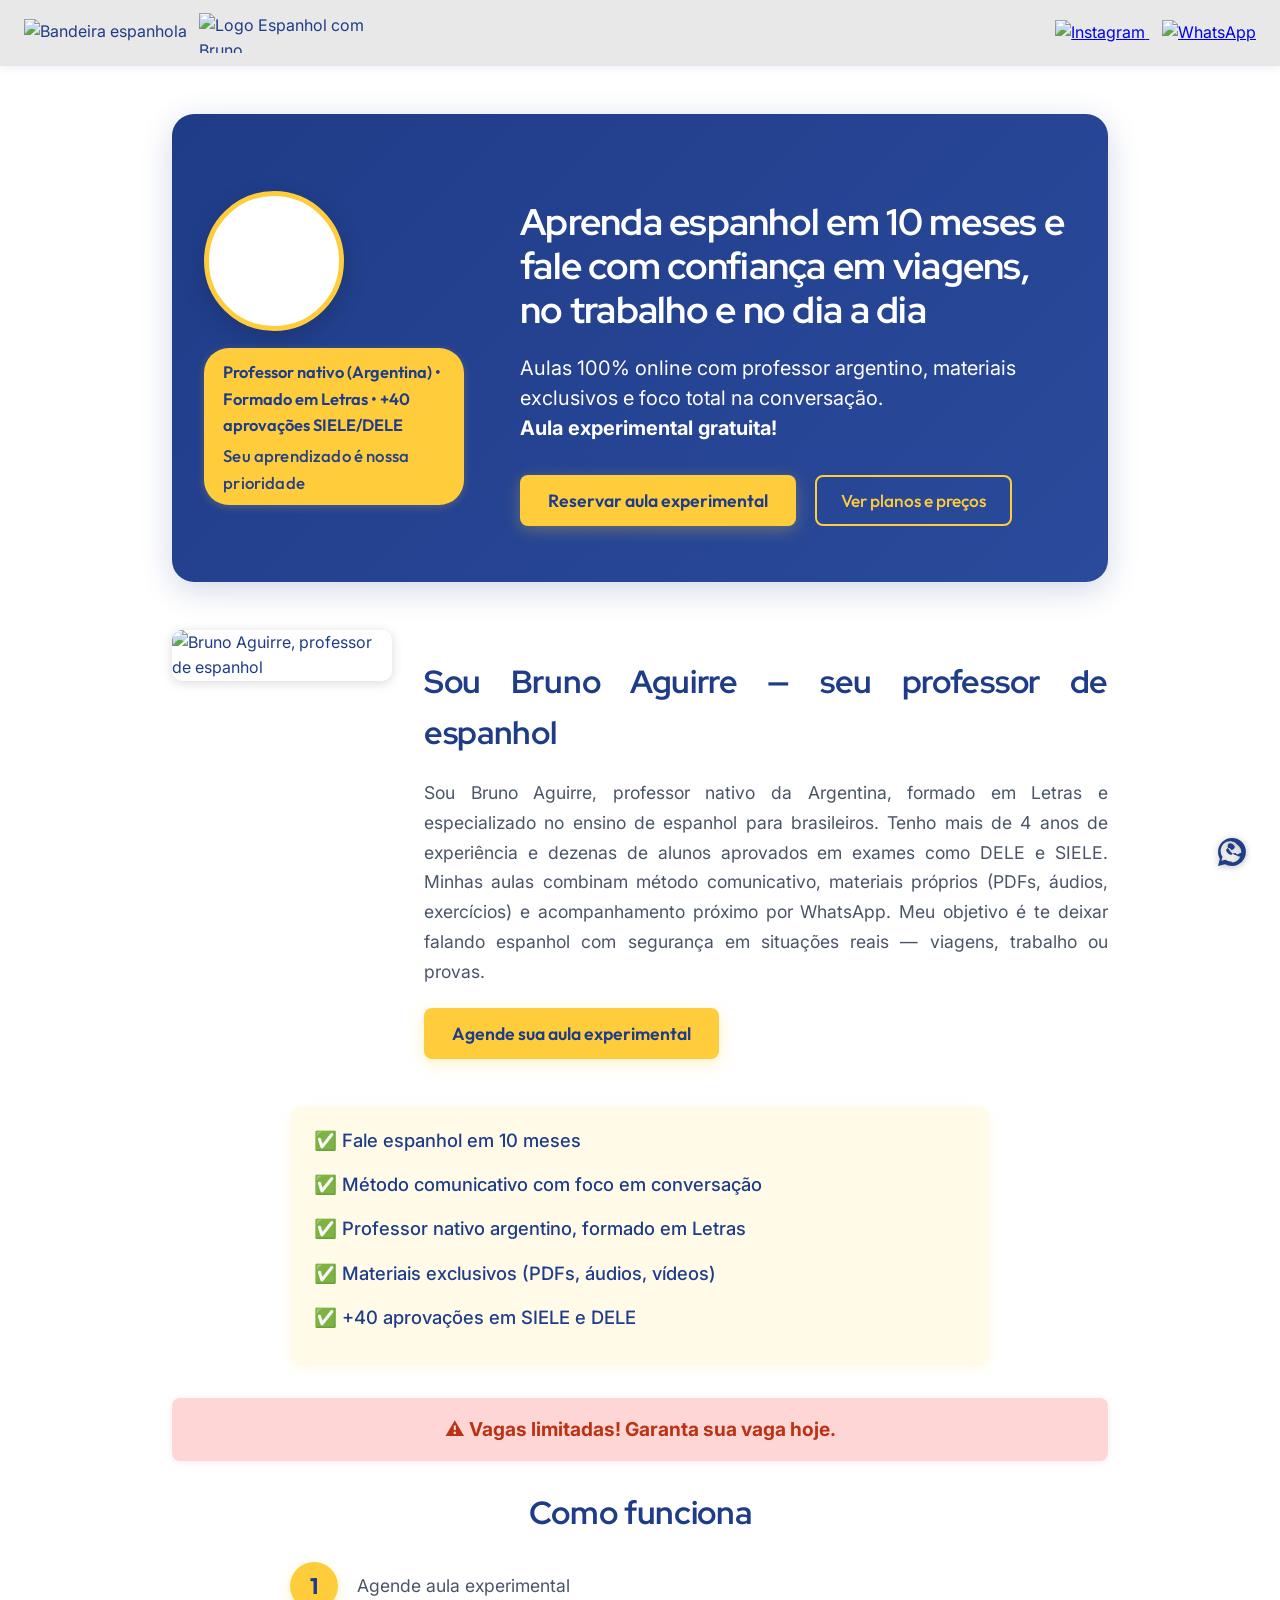
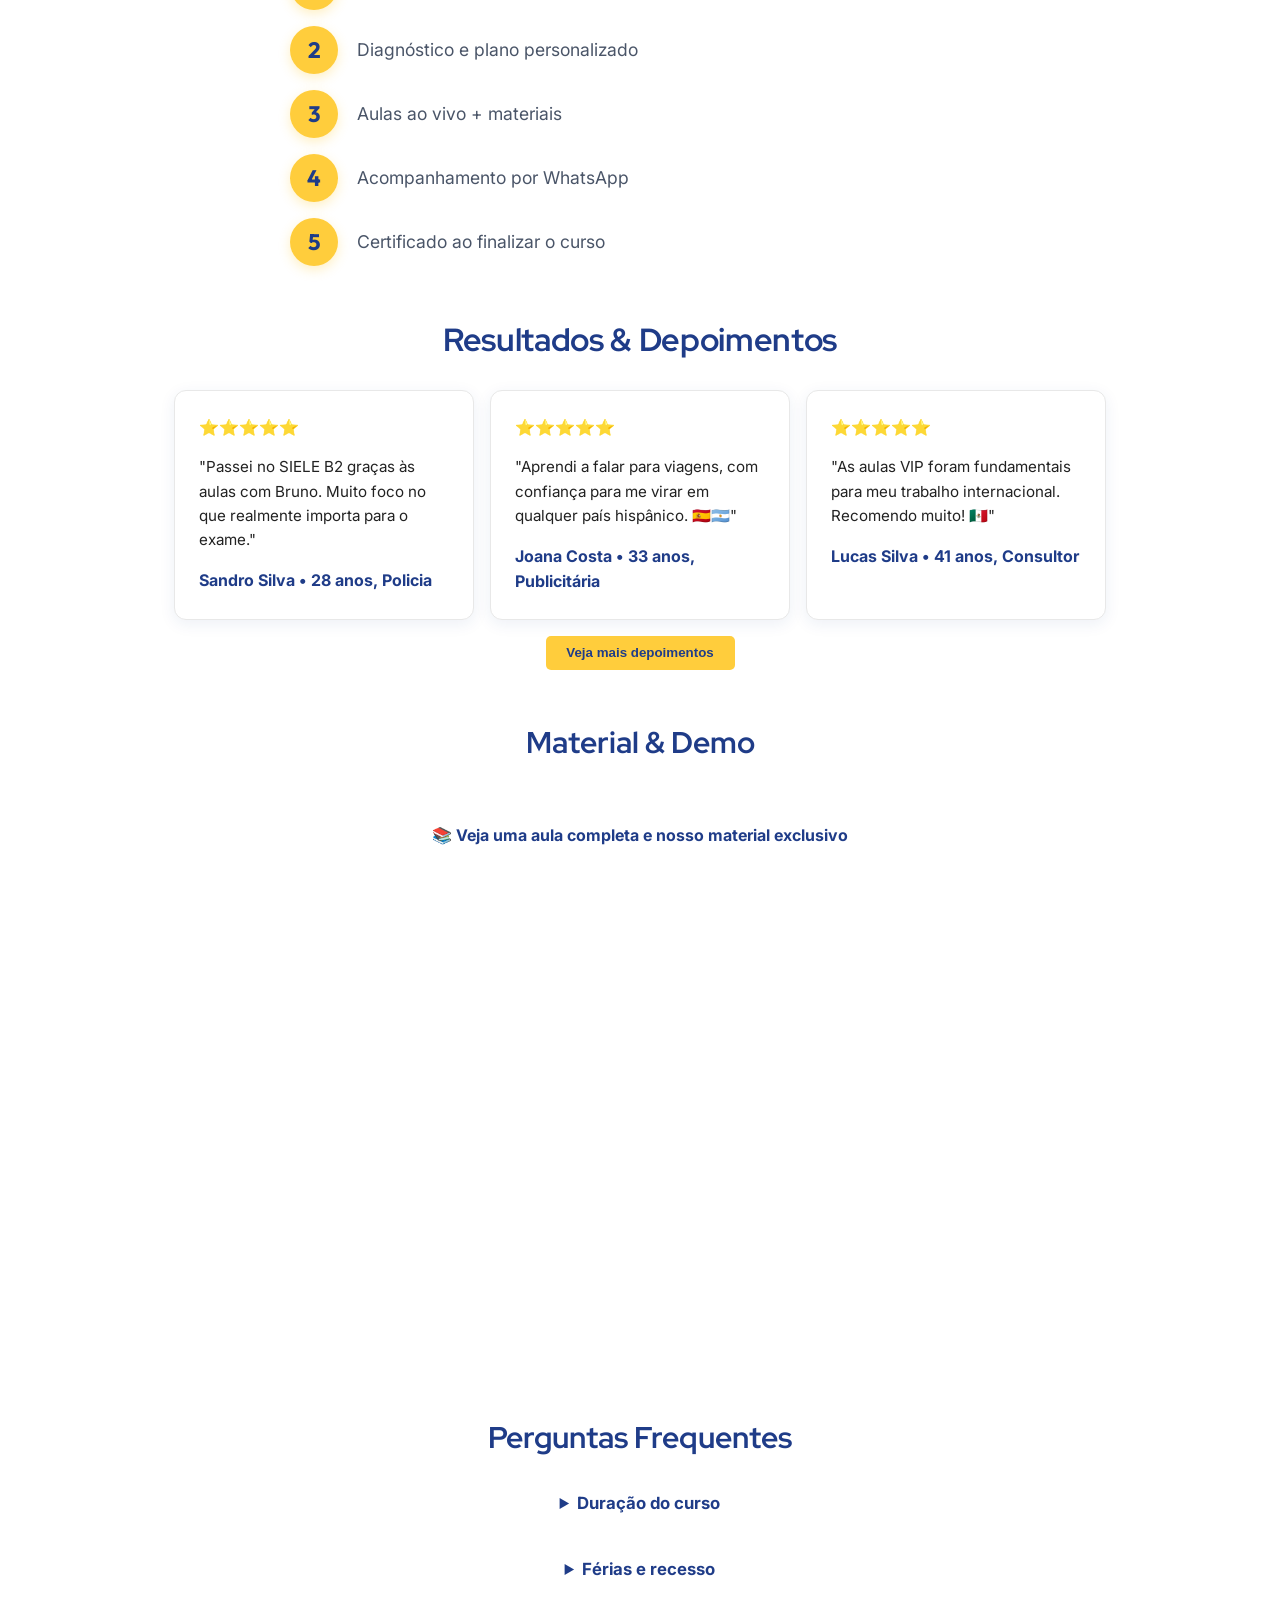
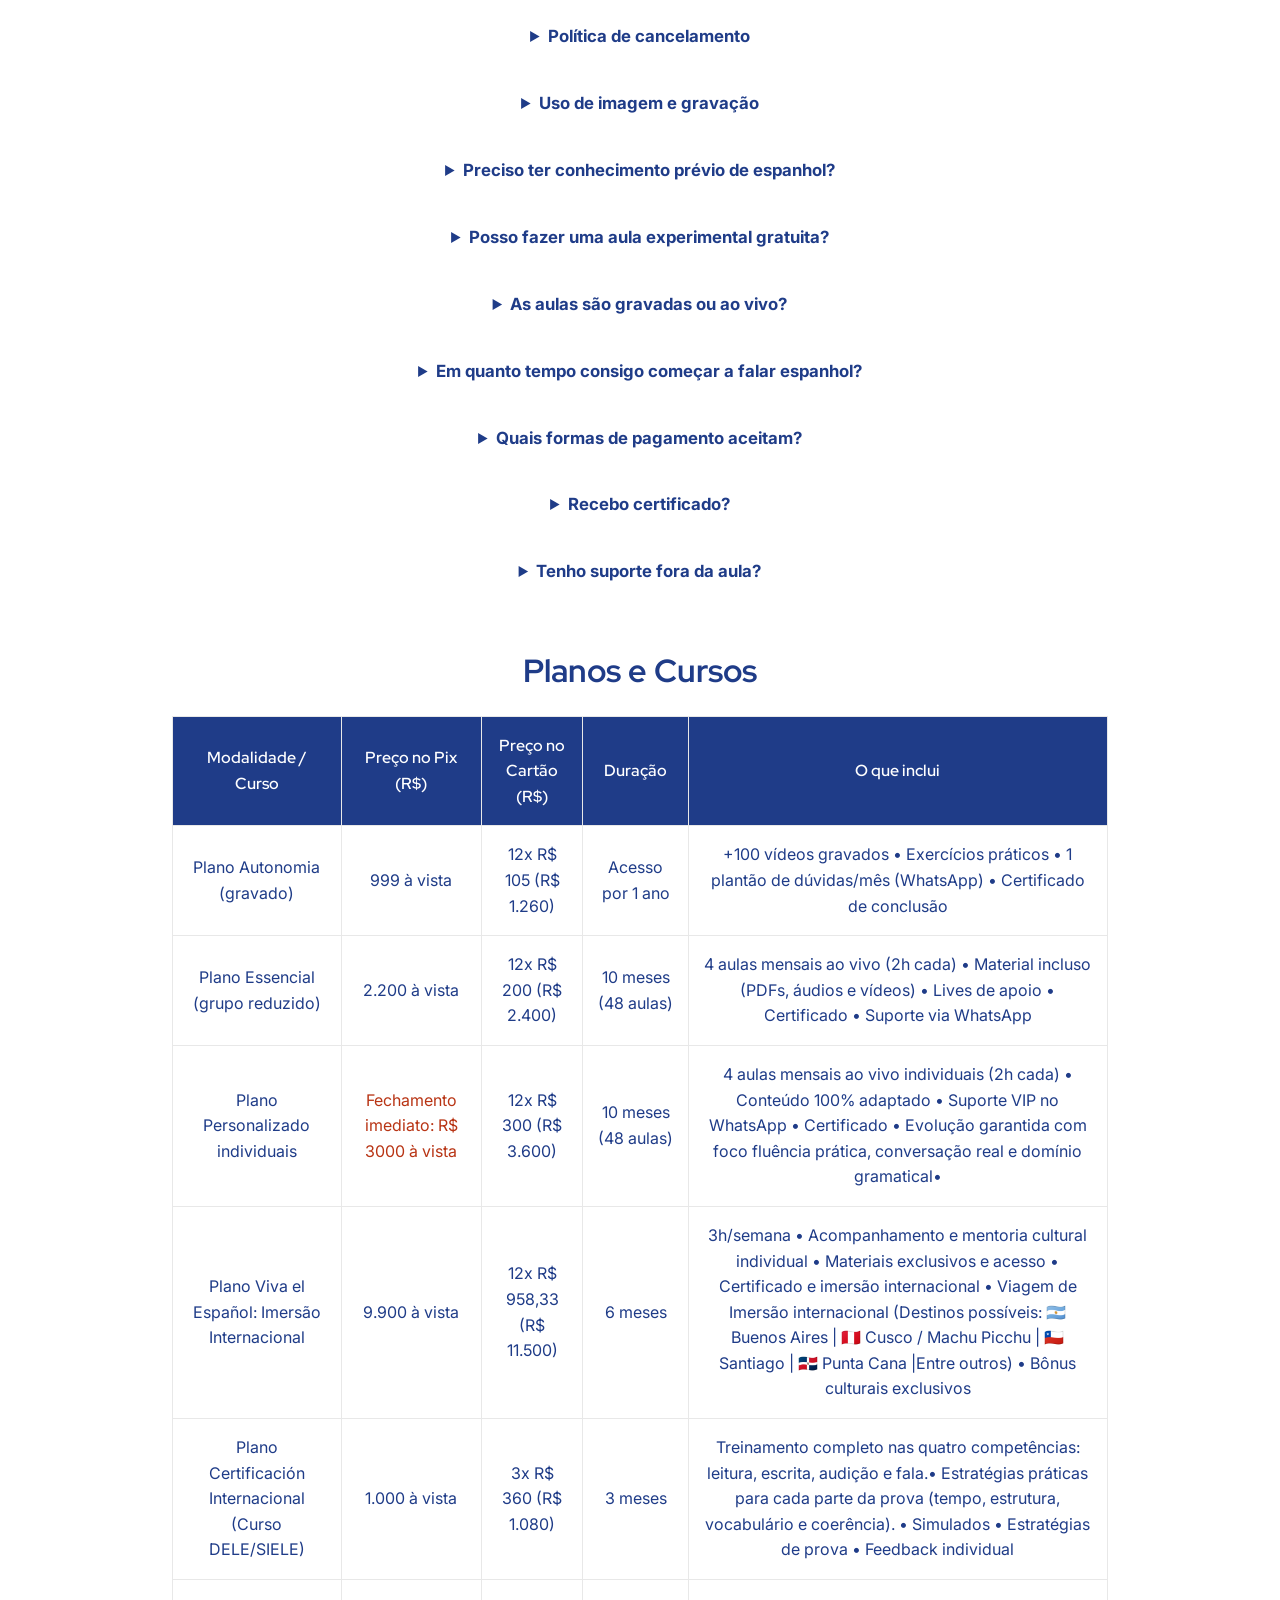
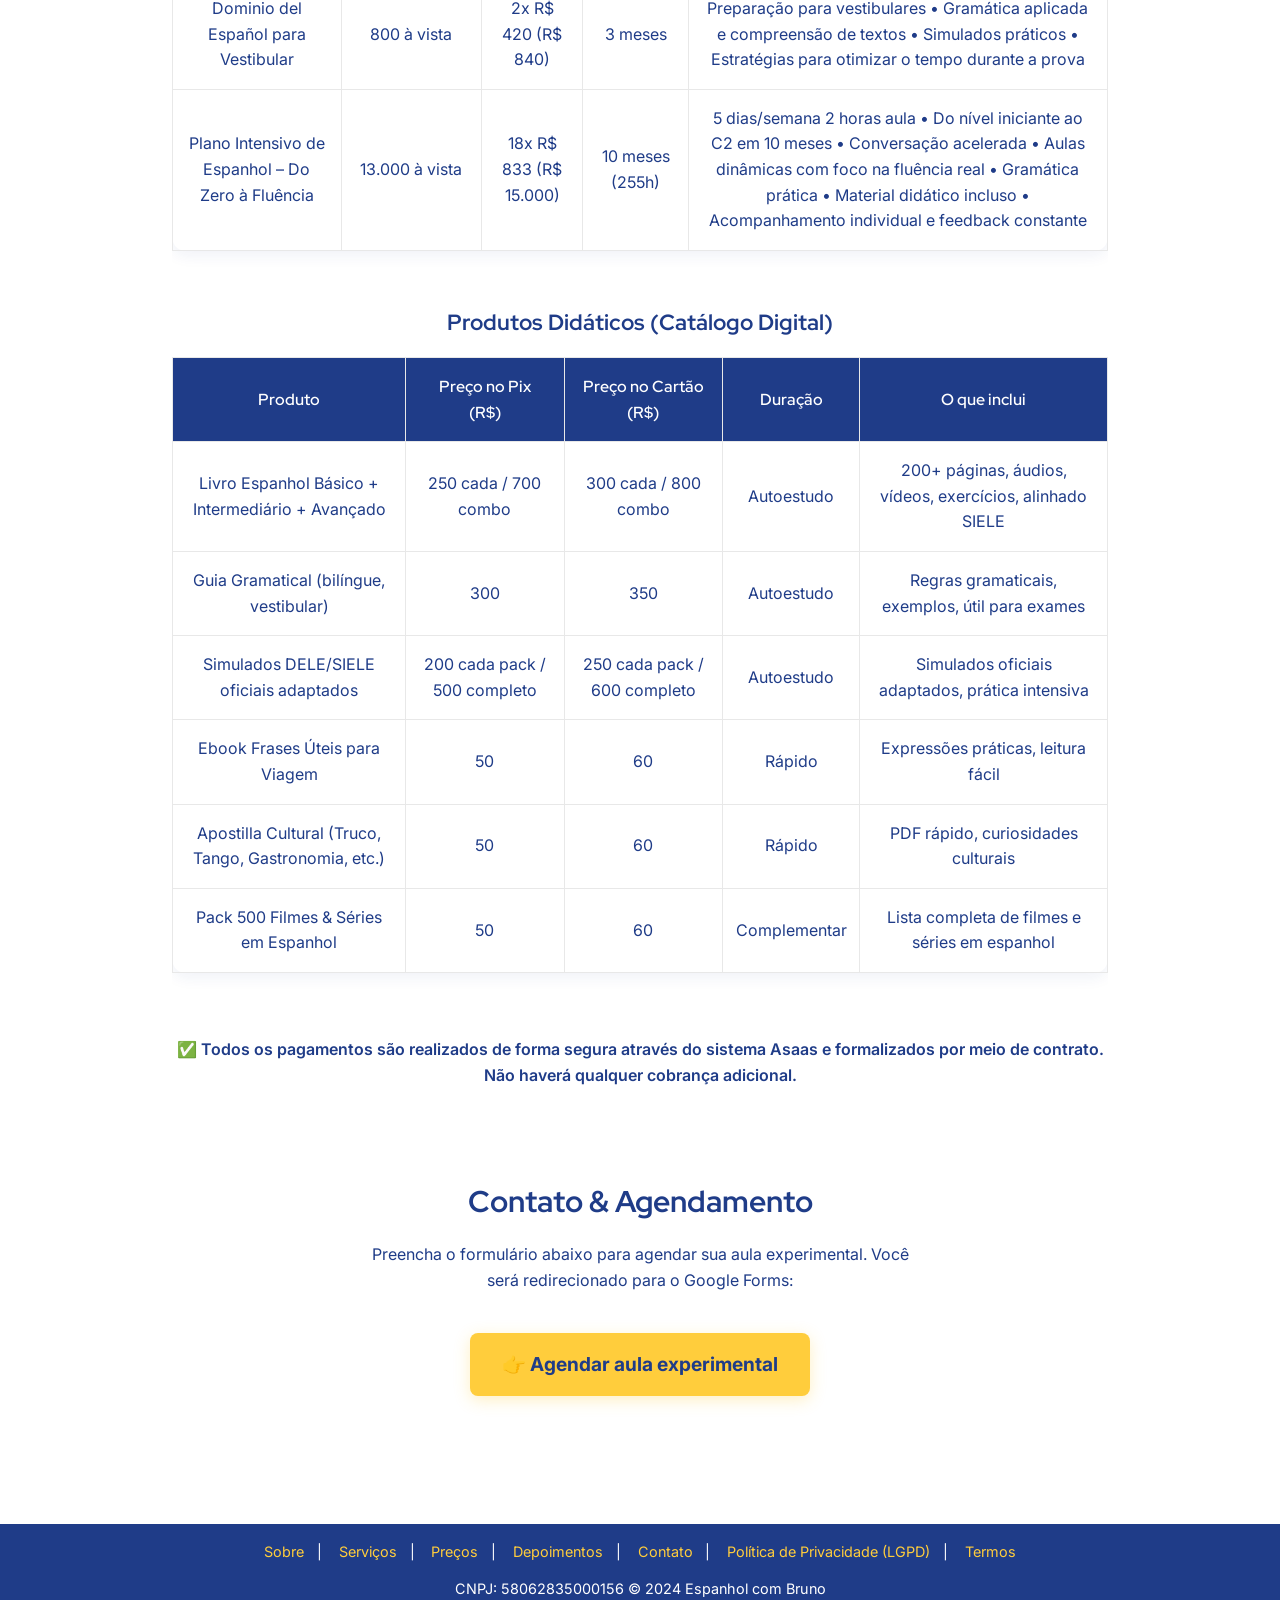
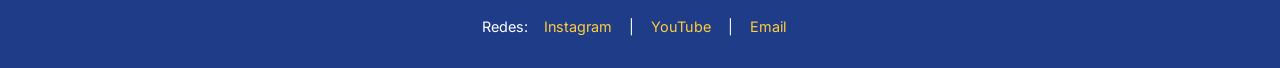
==== commit 9d1ad926: "Actualizacion octubre" ====
--- a/index.html
+++ b/index.html
@@ -858,17 +858,17 @@
     <section id="testimonials" aria-labelledby="testimonials-title">
       <h2 id="testimonials-title">Resultados & Depoimentos</h2>
       <div class="testimonials-list">
-        <article class="testimonial-card" role="region" aria-label="Depoimento de Sandro Jansen">
-          <img src="https://randomuser.me/api/portraits/men/45.jpg" alt="Foto de Sandro Jansen" onerror="this.style.display='none';" />
+        <article class="testimonial-card" role="region" aria-label="Depoimento de Sandro Silva">
+          <img src="https://randomuser.me/api/portraits/men/45.jpg" alt="Foto de Sandro Silva" onerror="this.style.display='none';" />
           <div style="color: #FFD700; margin-bottom: 0.5rem;">⭐⭐⭐⭐⭐</div>
           <p>"Passei no SIELE B2 graças às aulas com Bruno. Muito foco no que realmente importa para o exame."</p>
-          <div class="name">Sandro Jansen • 34 anos, Policia</div>
+          <div class="name">Sandro Silva • 28 anos, Policia</div>
         </article>
         <article class="testimonial-card" role="region" aria-label="Depoimento de Joana Costa">
           <img src="https://randomuser.me/api/portraits/women/55.jpg" alt="Foto de Joana Costa" onerror="this.style.display='none';" />
           <div style="color: #FFD700; margin-bottom: 0.5rem;">⭐⭐⭐⭐⭐</div>
           <p>"Aprendi a falar para viagens, com confiança para me virar em qualquer país hispânico. 🇪🇸🇦🇷"</p>
-          <div class="name">Joana Costa • 28 anos, Publicitária</div>
+          <div class="name">Joana Costa • 33 anos, Publicitária</div>
         </article>
         <article class="testimonial-card" role="region" aria-label="Depoimento de Lucas Silva">
           <img src="https://randomuser.me/api/portraits/men/72.jpg" alt="Foto de Lucas Silva" onerror="this.style.display='none';" />
@@ -969,50 +969,50 @@
           <td>Plano Autonomia (gravado)</td>
           <td>999 à vista</td>
           <td>12x R$ 105 (R$ 1.260)</td>
-          <td>10 meses</td>
-          <td>+100 vídeos gravados • Exercícios práticos • 1 plantão de dúvidas/mês (WhatsApp)</td>
-        </tr>
-        <tr>
-          <td>Plano Essencial (grupo)</td>
+          <td>Acesso por 1 ano</td>
+          <td>+100 vídeos gravados • Exercícios práticos • 1 plantão de dúvidas/mês (WhatsApp) • Certificado de conclusão</td>
+        </tr>
+        <tr>
+          <td>Plano Essencial (grupo reduzido)</td>
           <td>2.200 à vista</td>
           <td>12x R$ 200 (R$ 2.400)</td>
           <td>10 meses (48 aulas)</td>
-          <td>4 aulas/mês em grupo (2h cada) • Material incluso • Lives de apoio • Certificado</td>
-        </tr>
-        <tr>
-          <td>Plano Personalizado (1:1)</td>
-          <td>3.000 à vista<br><span style="color:#b83414;">Fechamento imediato: R$ 3300</span></td>
+          <td>4 aulas mensais ao vivo (2h cada) • Material incluso (PDFs, áudios e vídeos) • Lives de apoio • Certificado • Suporte via WhatsApp </td>
+        </tr>
+        <tr>
+          <td>Plano Personalizado individuais </td>
+          <td><span style="color:#b83414;">Fechamento imediato: R$ 3000 à vista</span></td>
           <td>12x R$ 300 (R$ 3.600)</td>
           <td>10 meses (48 aulas)</td>
-          <td>4 aulas/mês individuais (2h cada) • Conteúdo 100% adaptado • Suporte VIP no WhatsApp</td>
-        </tr>
-        <tr>
-          <td>Curso Premium Intensivo</td>
-          <td>4.500 à vista</td>
-          <td>6x R$ 420 (R$ 5.000)</td>
+          <td>4 aulas mensais ao vivo individuais (2h cada) • Conteúdo 100% adaptado • Suporte VIP no WhatsApp • Certificado • Evolução garantida com foco fluência prática, conversação real e domínio gramatical• </td>
+        </tr>
+        <tr>
+          <td>Plano Viva el Español: Imersão Internacional</td>
+          <td>9.900 à vista</td>
+          <td>12x R$ 958,33 (R$ 11.500)</td>
           <td>6 meses</td>
-          <td>2h30/semana • Mentoria personalizada • Consultoria de viagem • Bônus culturais exclusivos</td>
-        </tr>
-        <tr>
-          <td>Curso DELE/SIELE</td>
+          <td>3h/semana • Acompanhamento e mentoria cultural individual • Materiais exclusivos e acesso • Certificado e imersão internacional • Viagem de Imersão internacional (Destinos possíveis: 🇦🇷 Buenos Aires | 🇵🇪 Cusco / Machu Picchu | 🇨🇱 Santiago | 🇩🇴 Punta Cana |Entre outros) • Bônus culturais exclusivos</td>
+        </tr>
+        <tr>
+          <td>Plano Certificación Internacional (Curso DELE/SIELE)</td>
           <td>1.000 à vista</td>
           <td>3x R$ 360 (R$ 1.080)</td>
           <td>3 meses</td>
-          <td>Preparatório oficial • Simulados • Estratégias de prova • Feedback individual</td>
-        </tr>
-        <tr>
-          <td>Curso ENEM/UEMA</td>
+          <td>Treinamento completo nas quatro competências: leitura, escrita, audição e fala.• Estratégias práticas para cada parte da prova (tempo, estrutura, vocabulário e coerência). • Simulados • Estratégias de prova • Feedback individual</td>
+        </tr>
+        <tr>
+          <td>Dominio del Español para Vestibular</td>
           <td>800 à vista</td>
           <td>2x R$ 420 (R$ 840)</td>
           <td>3 meses</td>
-          <td>Preparação para vestibulares • Gramática e leitura • Simulados práticos</td>
-        </tr>
-        <tr>
-          <td>Curso Intensivo Express</td>
+          <td>Preparação para vestibulares • Gramática aplicada e compreensão de textos • Simulados práticos • Estratégias para otimizar o tempo durante a prova</td>
+        </tr>
+        <tr>
+          <td>Plano Intensivo de Espanhol – Do Zero à Fluência</td>
           <td>13.000 à vista</td>
           <td>18x R$ 833 (R$ 15.000)</td>
           <td>10 meses (255h)</td>
-          <td>5 dias/semana 2 horas aula • Conversação acelerada • Gramática prática • Material incluso</td>
+          <td>5 dias/semana 2 horas aula • Do nível iniciante ao C2 em 10 meses • Conversação acelerada • Aulas dinâmicas com foco na fluência real • Gramática prática • Material didático incluso • Acompanhamento individual e feedback constante </td>
         </tr>
       </tbody>
     </table>
@@ -1035,22 +1035,22 @@
       <tbody>
         <tr>
           <td>Livro Espanhol Básico + Intermediário + Avançado</td>
-          <td>199 cada / 499 combo</td>
-          <td>220 cada / 550 combo</td>
+          <td>250 cada / 700 combo</td>
+          <td>300 cada / 800 combo</td>
           <td>Autoestudo</td>
           <td>200+ páginas, áudios, vídeos, exercícios, alinhado SIELE</td>
         </tr>
         <tr>
           <td>Guia Gramatical (bilíngue, vestibular)</td>
-          <td>150</td>
-          <td>170</td>
+          <td>300</td>
+          <td>350</td>
           <td>Autoestudo</td>
           <td>Regras gramaticais, exemplos, útil para exames</td>
         </tr>
         <tr>
           <td>Simulados DELE/SIELE oficiais adaptados</td>
-          <td>99 cada pack / 250 completo</td>
-          <td>110 cada pack / 270 completo</td>
+          <td>200 cada pack / 500 completo</td>
+          <td>250 cada pack / 600 completo</td>
           <td>Autoestudo</td>
           <td>Simulados oficiais adaptados, prática intensiva</td>
         </tr>
@@ -1162,6 +1162,74 @@
     </div>
   </div>
 
+  <!-- Pop-up Donantes de Sangre -->
+<div id="donante-popup" style="
+  position: fixed;
+  bottom: 25px;
+  right: 25px;
+  background: #fff;
+  border: 2px solid #FFCD3C;
+  box-shadow: 0 6px 20px rgba(0,0,0,0.15);
+  border-radius: 12px;
+  padding: 1.2rem 1.5rem;
+  max-width: 320px;
+  z-index: 2000;
+  font-family: 'Inter', sans-serif;
+  display: none;
+  animation: slideIn 0.6s ease;
+">
+  <div style="font-size: 1.2rem; font-weight: 700; color: #1F3C88; margin-bottom: 0.4rem;">
+    ❤️ Desconto especial!
+  </div>
+  <p style="margin: 0; color: #4A5568; font-size: 1rem;">
+    Doadores de sangue do MARANHÃO têm <strong>desconto especial</strong> nas aulas!  
+    Pergunte pelo WhatsApp 💬
+  </p>
+  <button onclick="window.open('https://wa.me/98986070648?text=Oi%20Bruno!%20Sou%20doador%20de%20sangue%20e%20vi%20que%20há%20um%20desconto%20especial!','_blank')"
+    style="
+      margin-top: 0.8rem;
+      background: #FFCD3C;
+      color: #1F3C88;
+      border: none;
+      border-radius: 8px;
+      padding: 0.6rem 1rem;
+      font-weight: 600;
+      cursor: pointer;
+      font-family: 'Outfit', sans-serif;
+      transition: all 0.3s ease;
+    ">
+    Falar no WhatsApp
+  </button>
+  <div id="close-popup" style="position: absolute; top: 6px; right: 10px; cursor: pointer; color: #777; font-size: 1.2rem;">
+    ✖
+  </div>
+</div>
+
+<script>
+  // Mostrar el pop-up 3 segundos después de entrar
+  window.addEventListener('load', () => {
+    setTimeout(() => {
+      document.getElementById('donante-popup').style.display = 'block';
+    }, 3000);
+  });
+
+  // Cerrar el pop-up
+  document.getElementById('close-popup').addEventListener('click', () => {
+    document.getElementById('donante-popup').style.display = 'none';
+  });
+
+  // Animación
+  const style = document.createElement('style');
+  style.textContent = `
+    @keyframes slideIn {
+      from { opacity: 0; transform: translateY(20px); }
+      to { opacity: 1; transform: translateY(0); }
+    }
+  `;
+  document.head.appendChild(style);
+</script>
+
+
   <script>
     // Smooth scrolling for anchor links
     document.querySelectorAll('a[href^="#"]').forEach(anchor => {
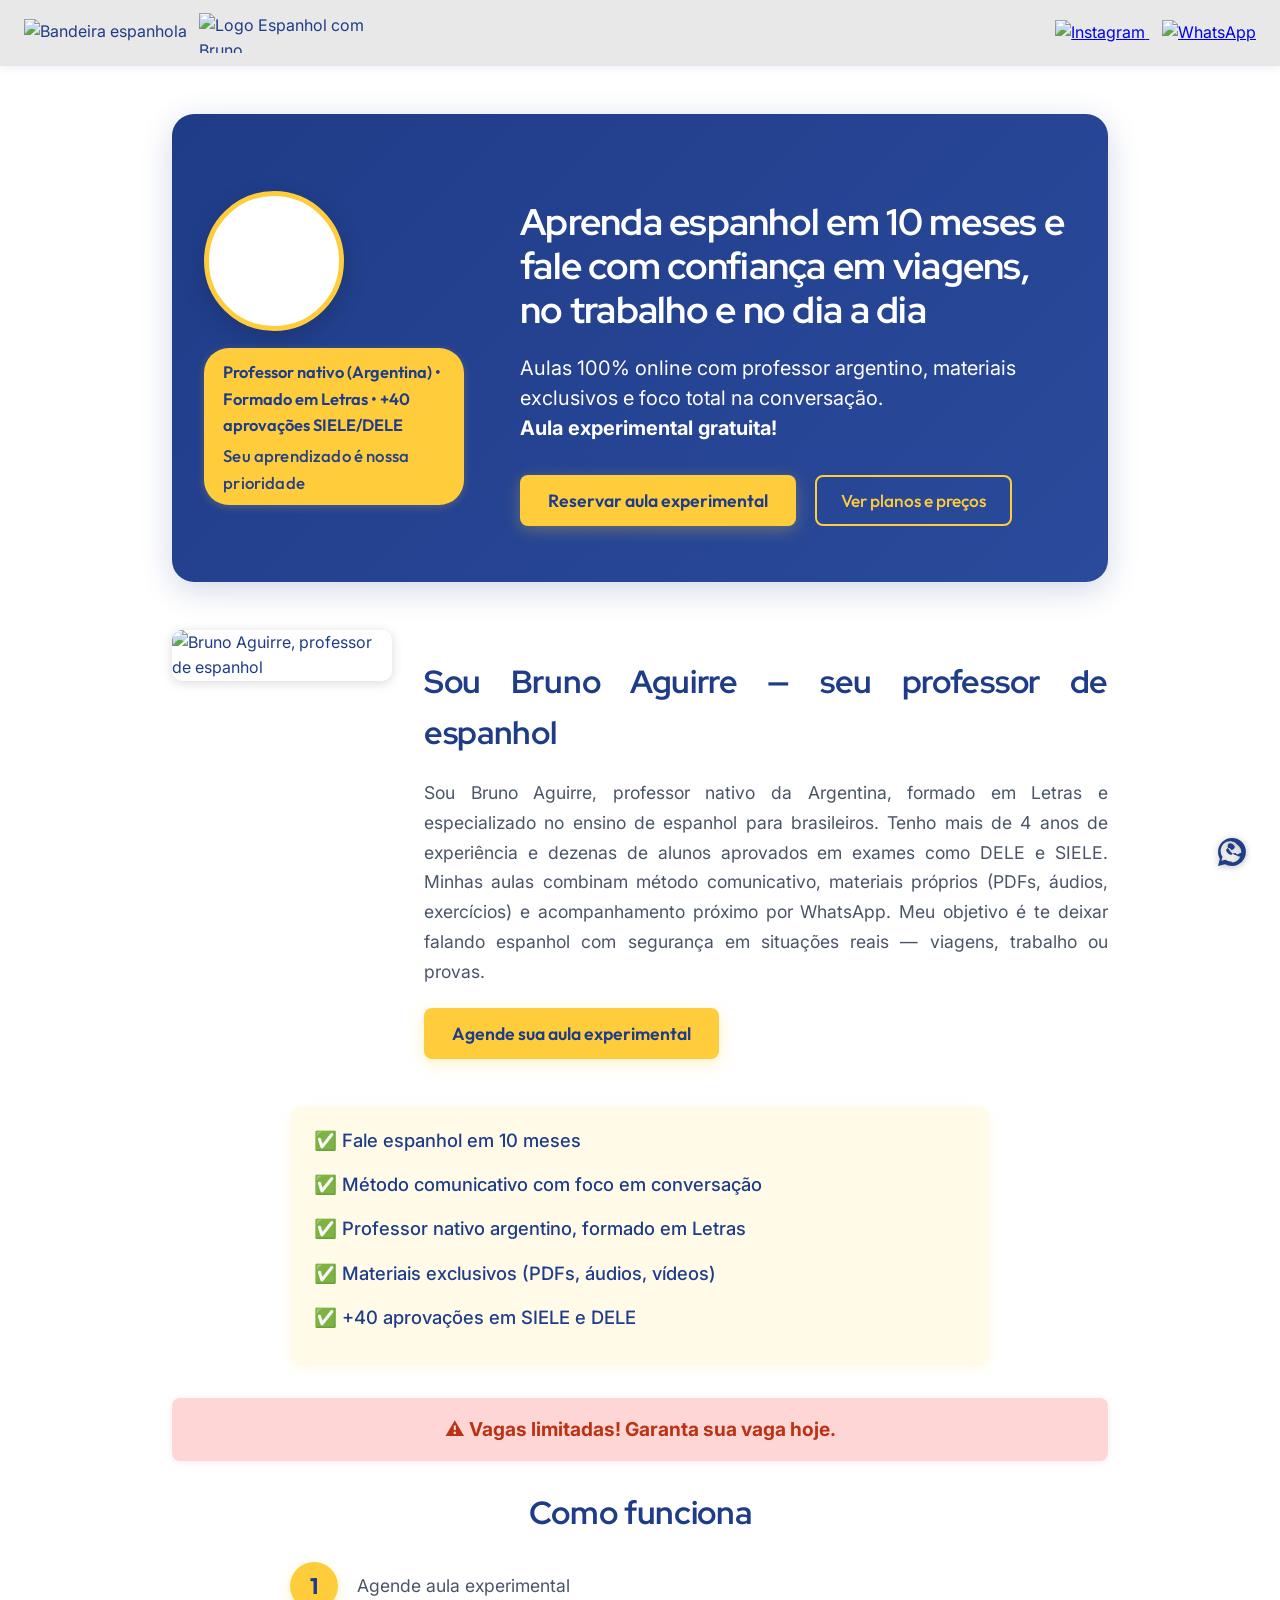
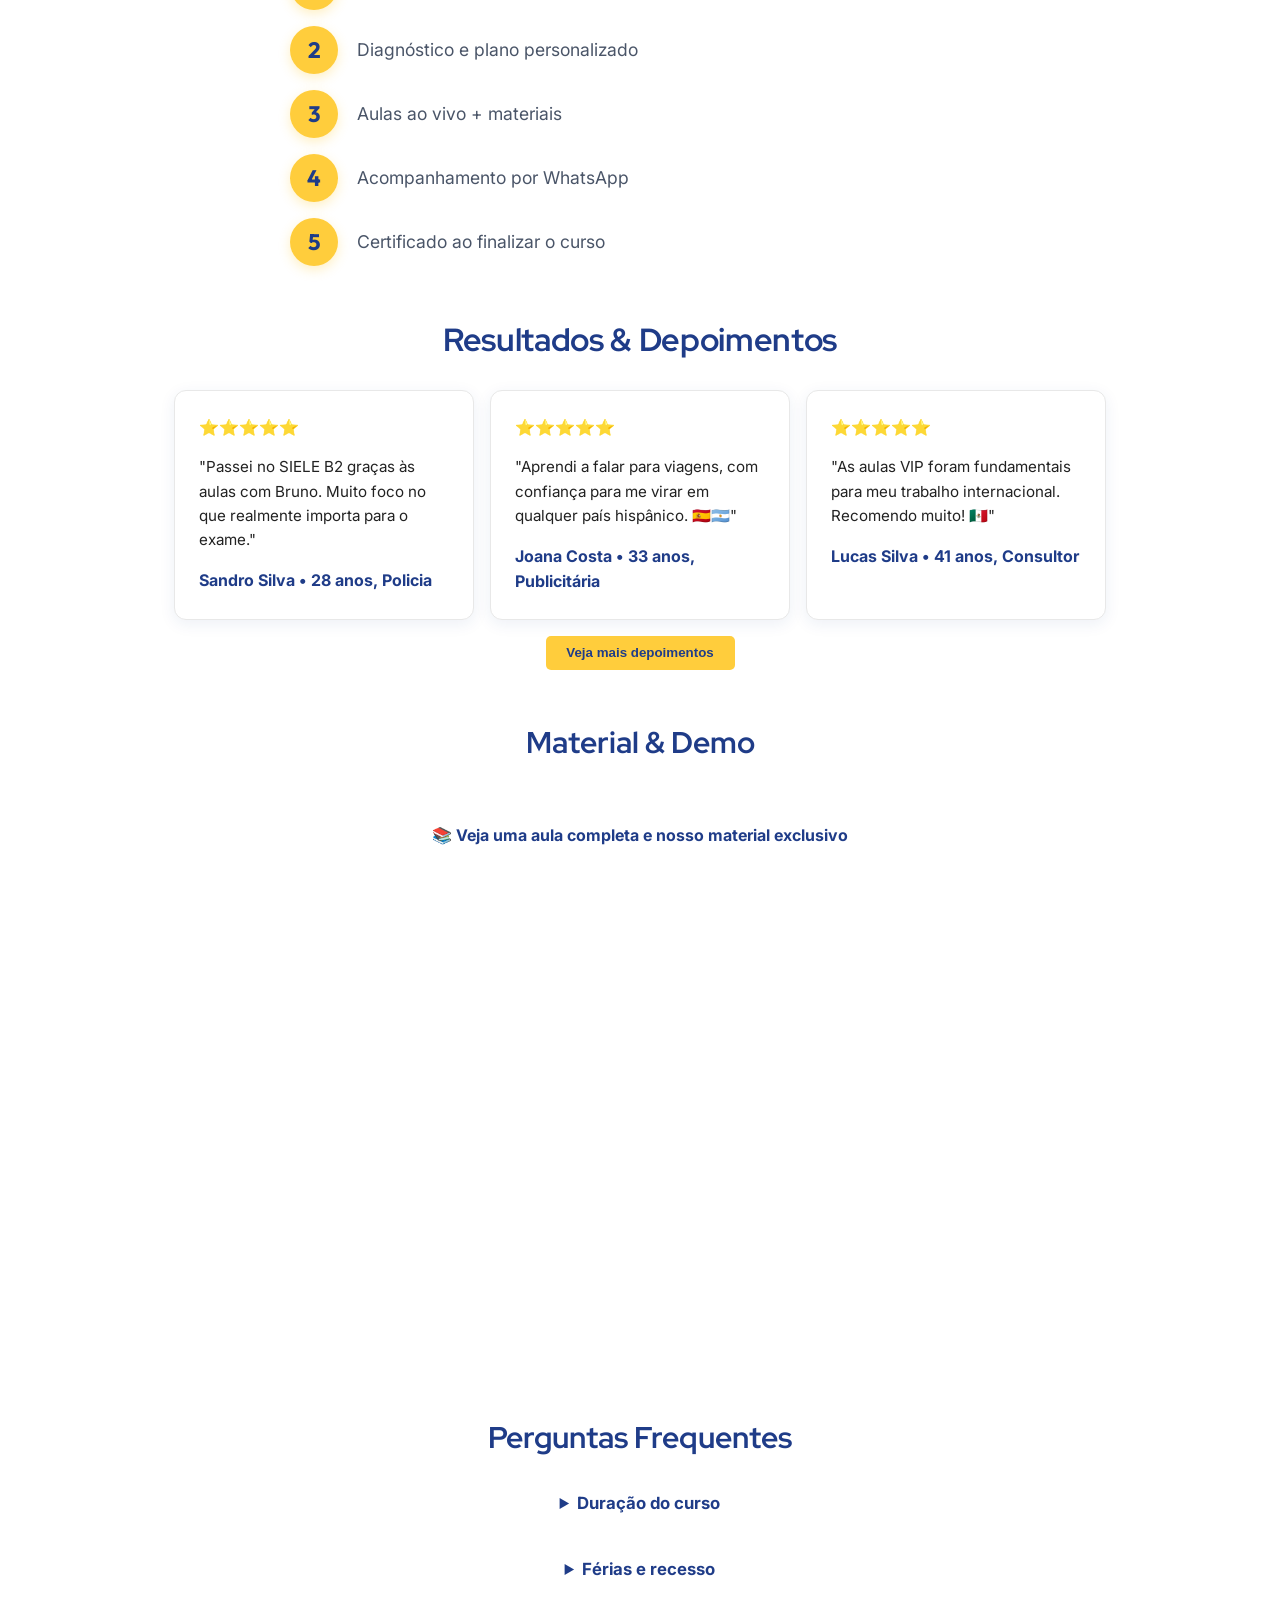
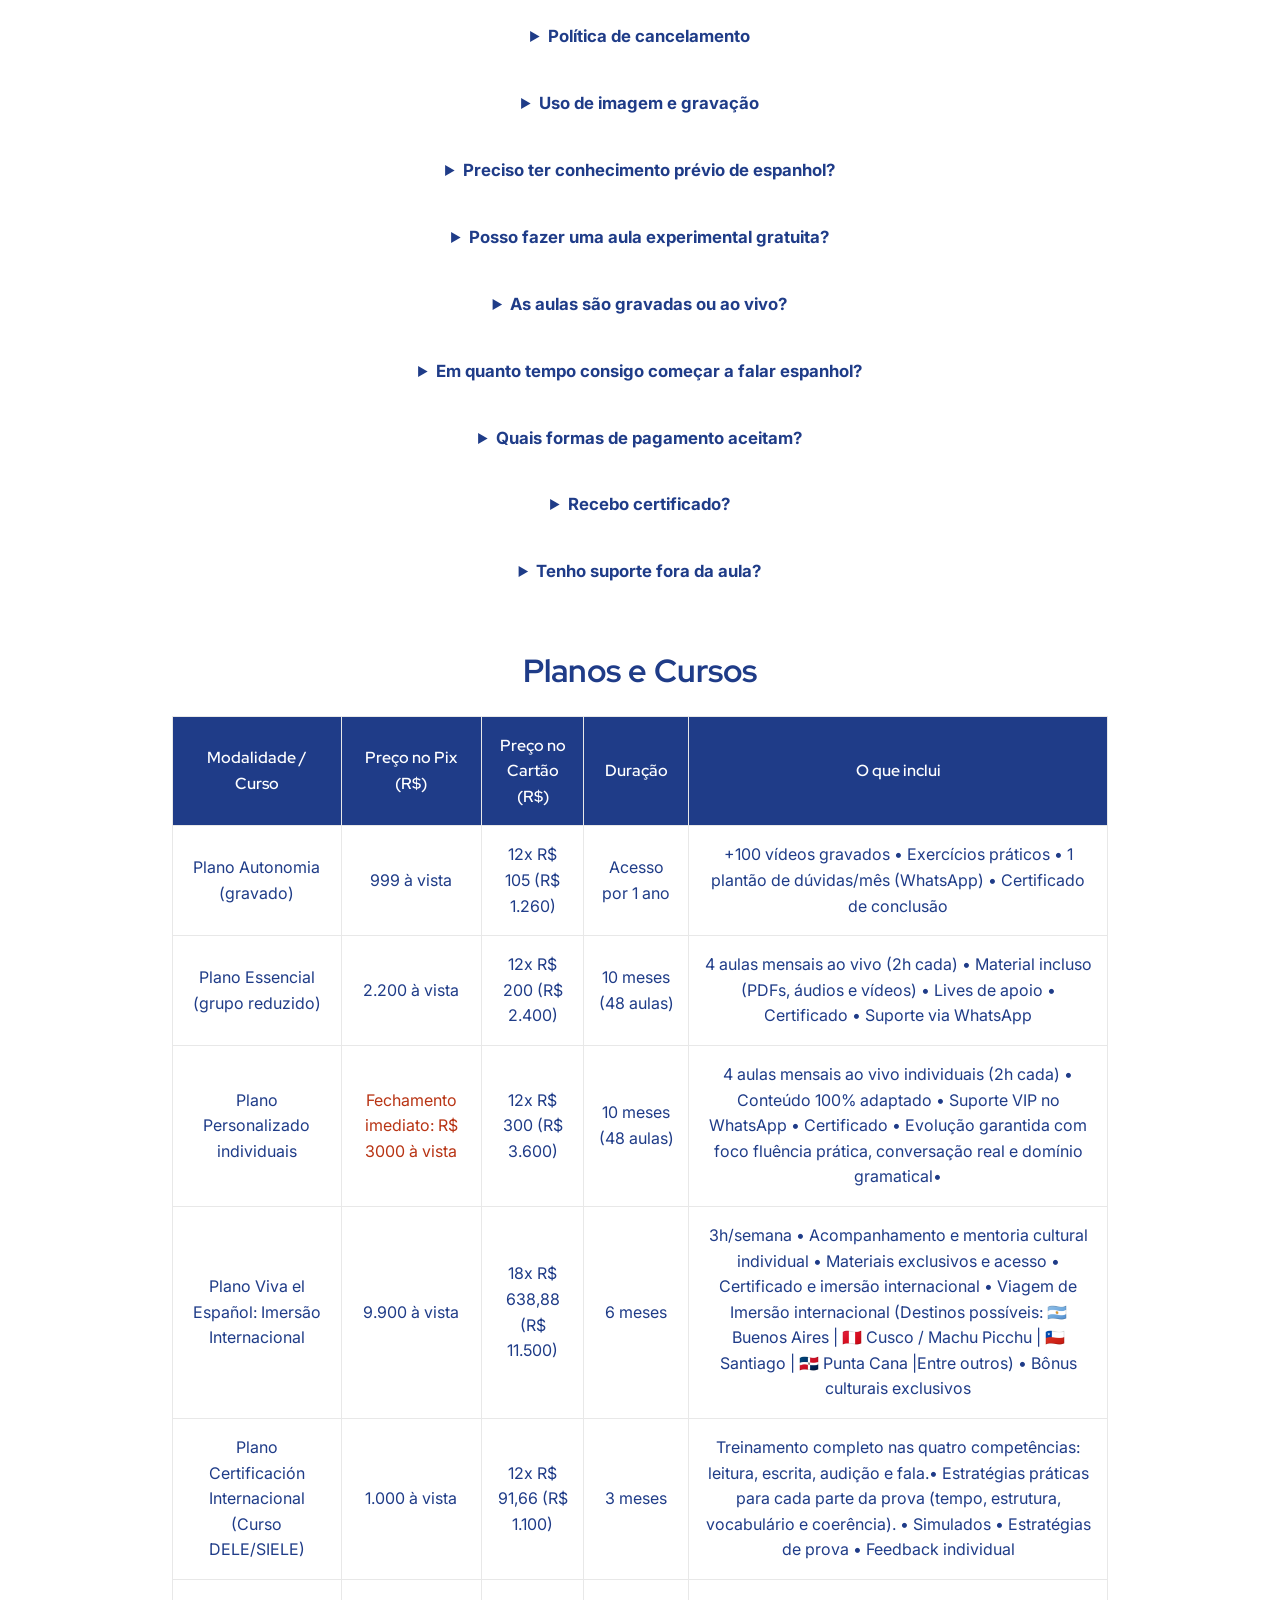
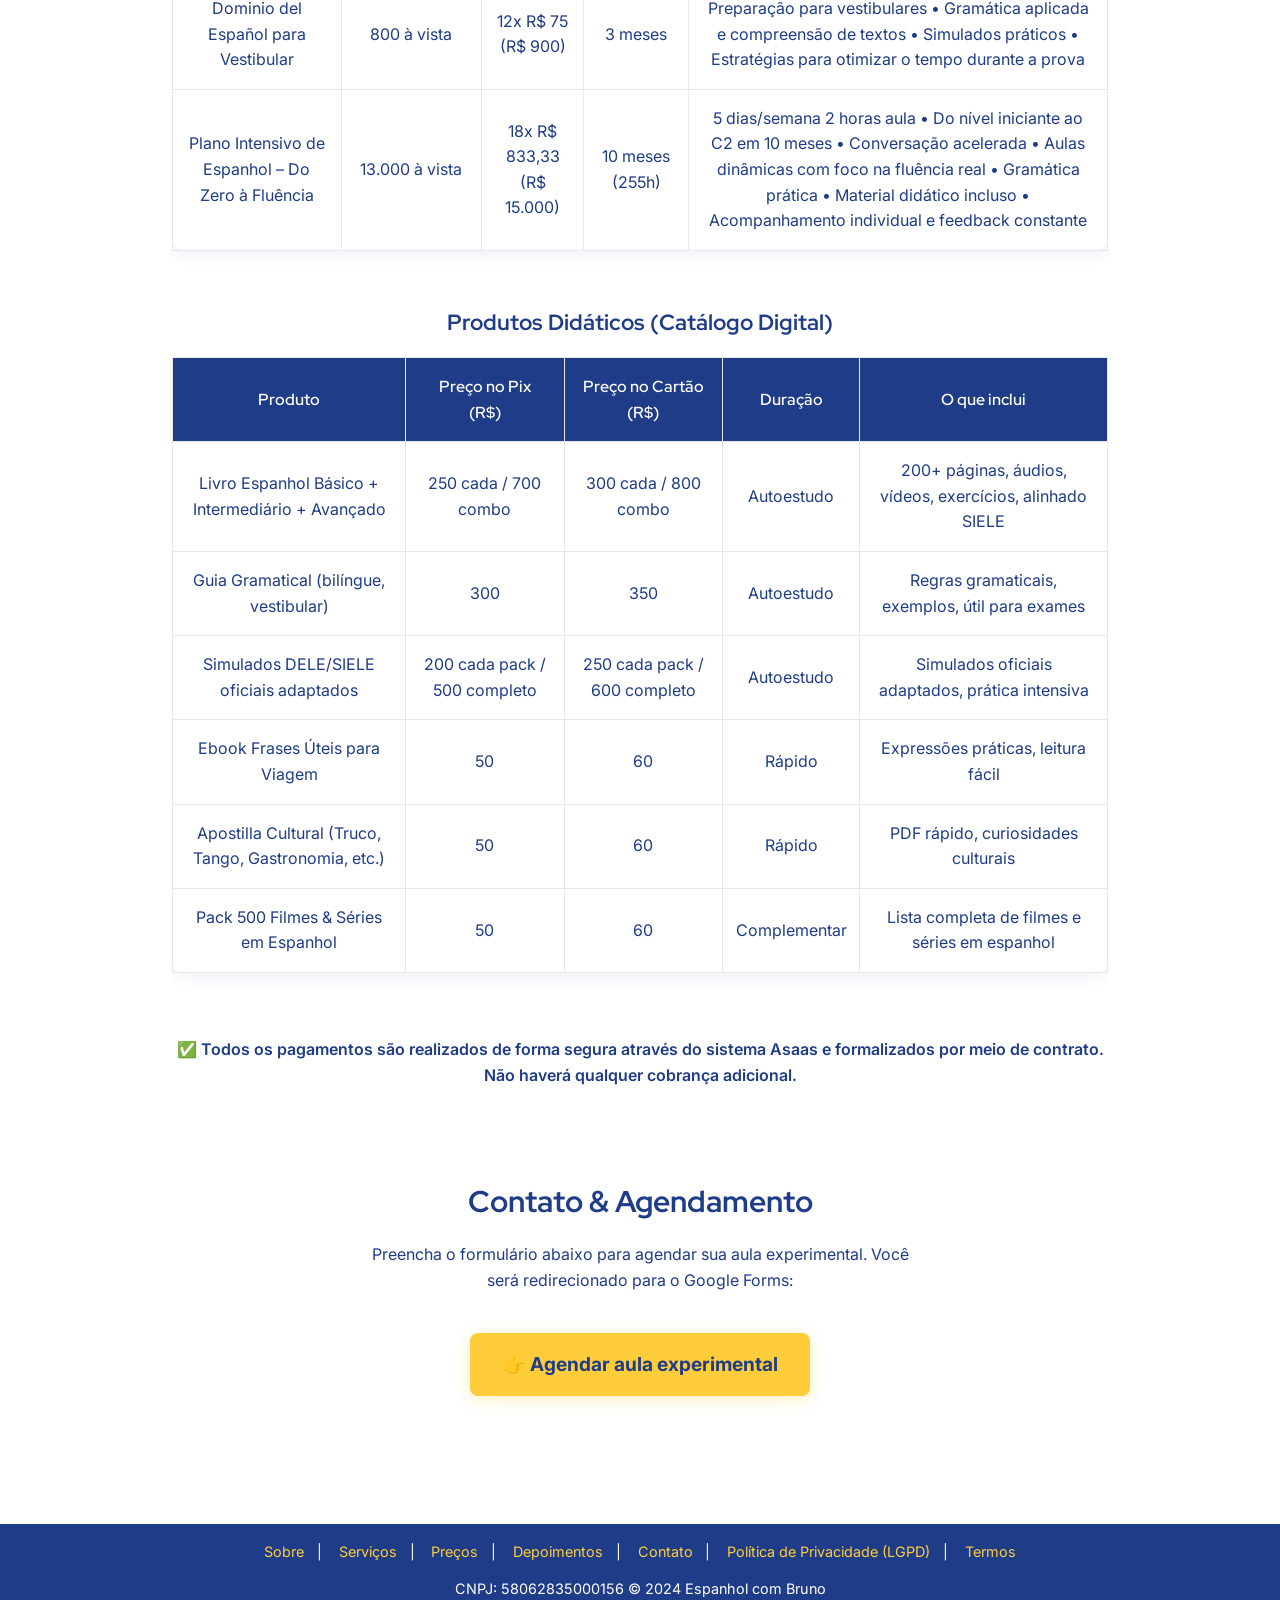
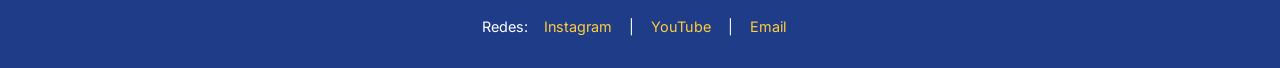
==== commit 00ea3a5b: "act" ====
--- a/index.html
+++ b/index.html
@@ -989,28 +989,28 @@
         <tr>
           <td>Plano Viva el Español: Imersão Internacional</td>
           <td>9.900 à vista</td>
-          <td>12x R$ 958,33 (R$ 11.500)</td>
+          <td>18x R$ 638,88 (R$ 11.500)</td>
           <td>6 meses</td>
           <td>3h/semana • Acompanhamento e mentoria cultural individual • Materiais exclusivos e acesso • Certificado e imersão internacional • Viagem de Imersão internacional (Destinos possíveis: 🇦🇷 Buenos Aires | 🇵🇪 Cusco / Machu Picchu | 🇨🇱 Santiago | 🇩🇴 Punta Cana |Entre outros) • Bônus culturais exclusivos</td>
         </tr>
         <tr>
           <td>Plano Certificación Internacional (Curso DELE/SIELE)</td>
           <td>1.000 à vista</td>
-          <td>3x R$ 360 (R$ 1.080)</td>
+          <td>12x R$ 91,66 (R$ 1.100)</td>
           <td>3 meses</td>
           <td>Treinamento completo nas quatro competências: leitura, escrita, audição e fala.• Estratégias práticas para cada parte da prova (tempo, estrutura, vocabulário e coerência). • Simulados • Estratégias de prova • Feedback individual</td>
         </tr>
         <tr>
           <td>Dominio del Español para Vestibular</td>
           <td>800 à vista</td>
-          <td>2x R$ 420 (R$ 840)</td>
+          <td>12x R$ 75 (R$ 900)</td>
           <td>3 meses</td>
           <td>Preparação para vestibulares • Gramática aplicada e compreensão de textos • Simulados práticos • Estratégias para otimizar o tempo durante a prova</td>
         </tr>
         <tr>
           <td>Plano Intensivo de Espanhol – Do Zero à Fluência</td>
           <td>13.000 à vista</td>
-          <td>18x R$ 833 (R$ 15.000)</td>
+          <td>18x R$ 833,33 (R$ 15.000)</td>
           <td>10 meses (255h)</td>
           <td>5 dias/semana 2 horas aula • Do nível iniciante ao C2 em 10 meses • Conversação acelerada • Aulas dinâmicas com foco na fluência real • Gramática prática • Material didático incluso • Acompanhamento individual e feedback constante </td>
         </tr>
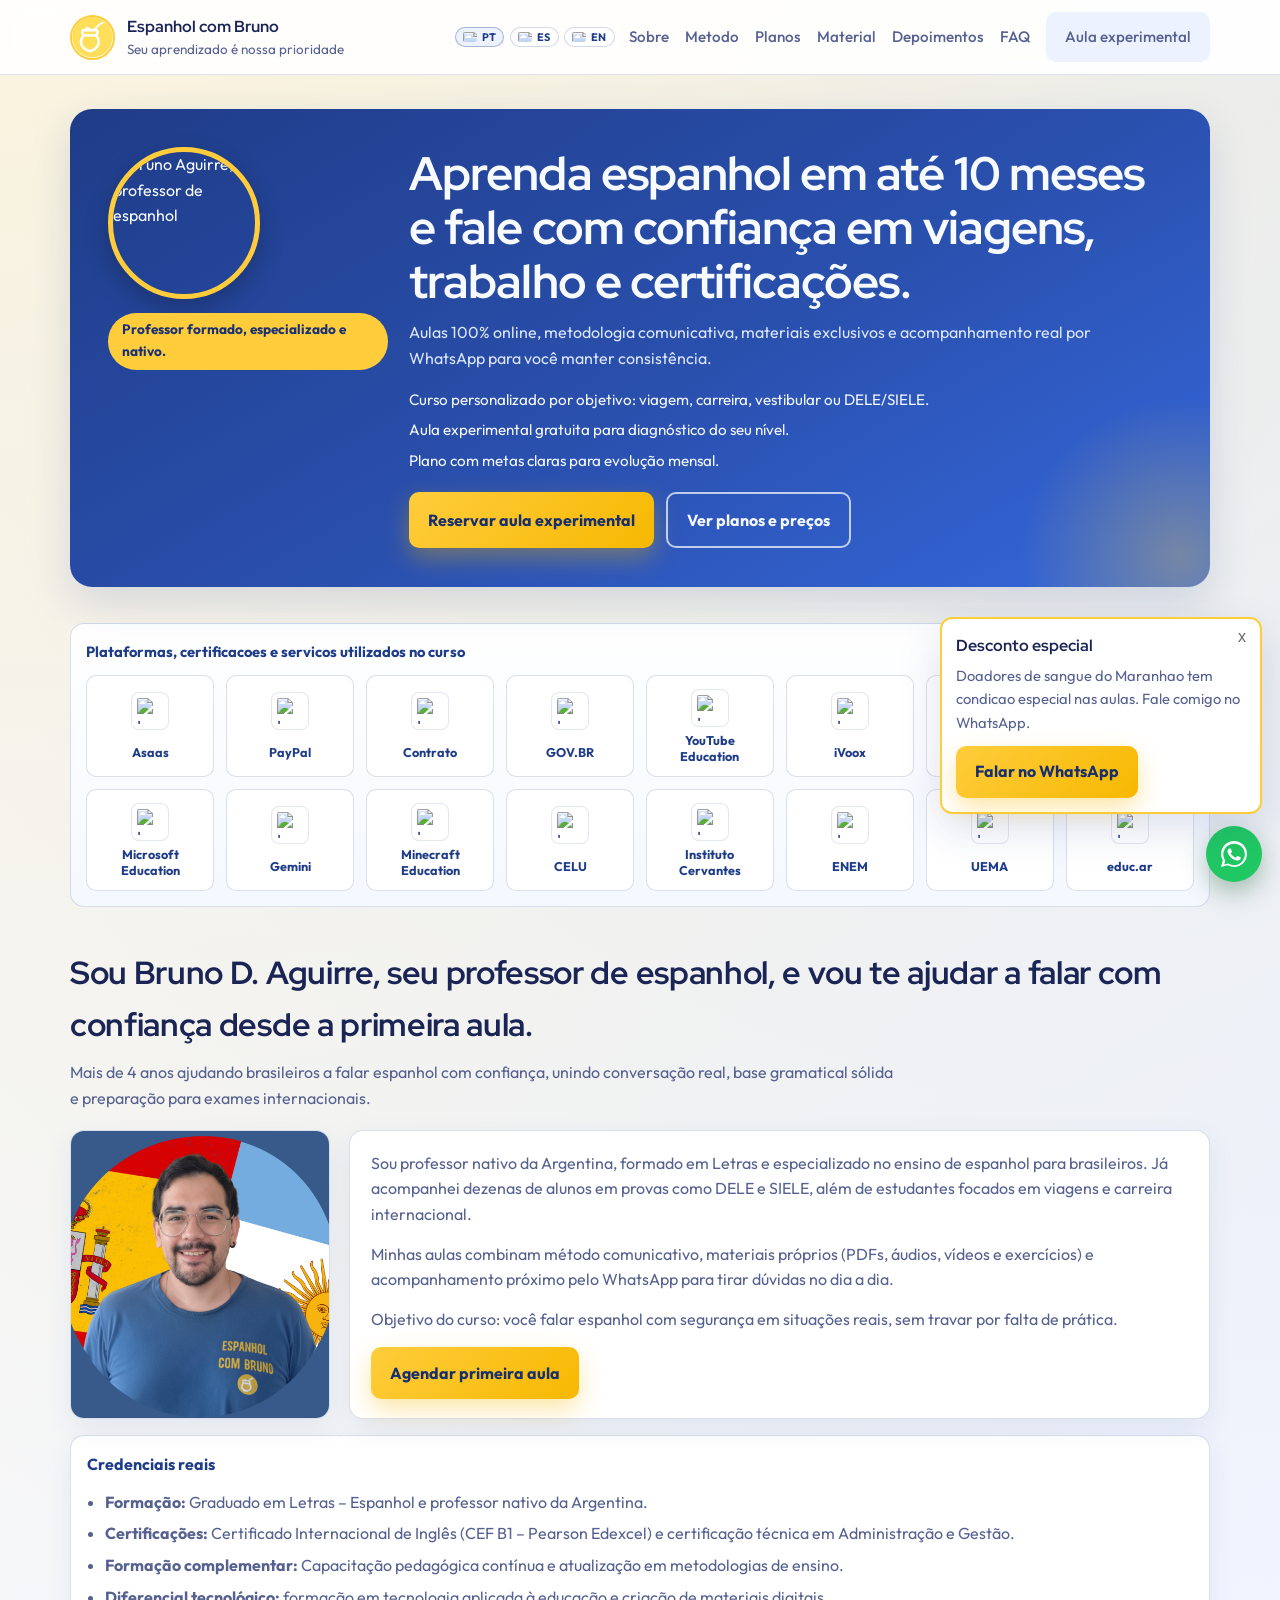
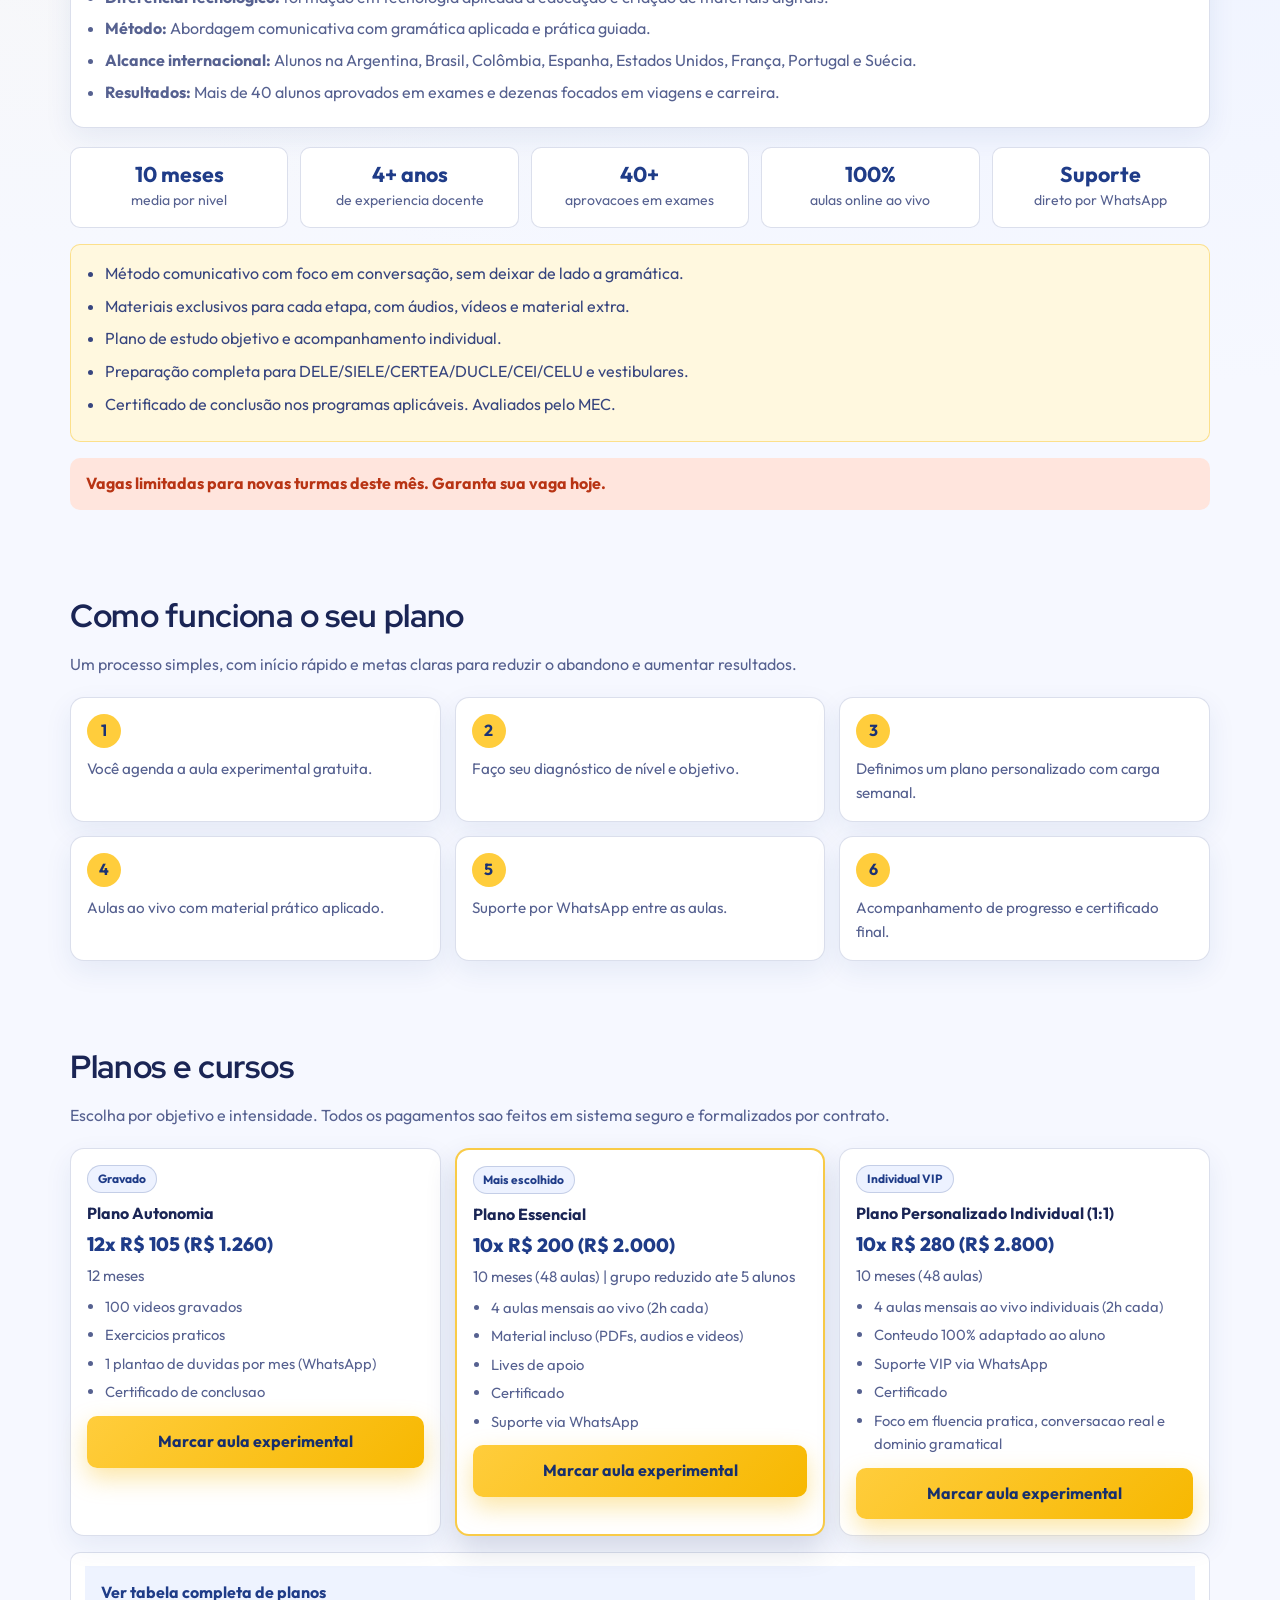
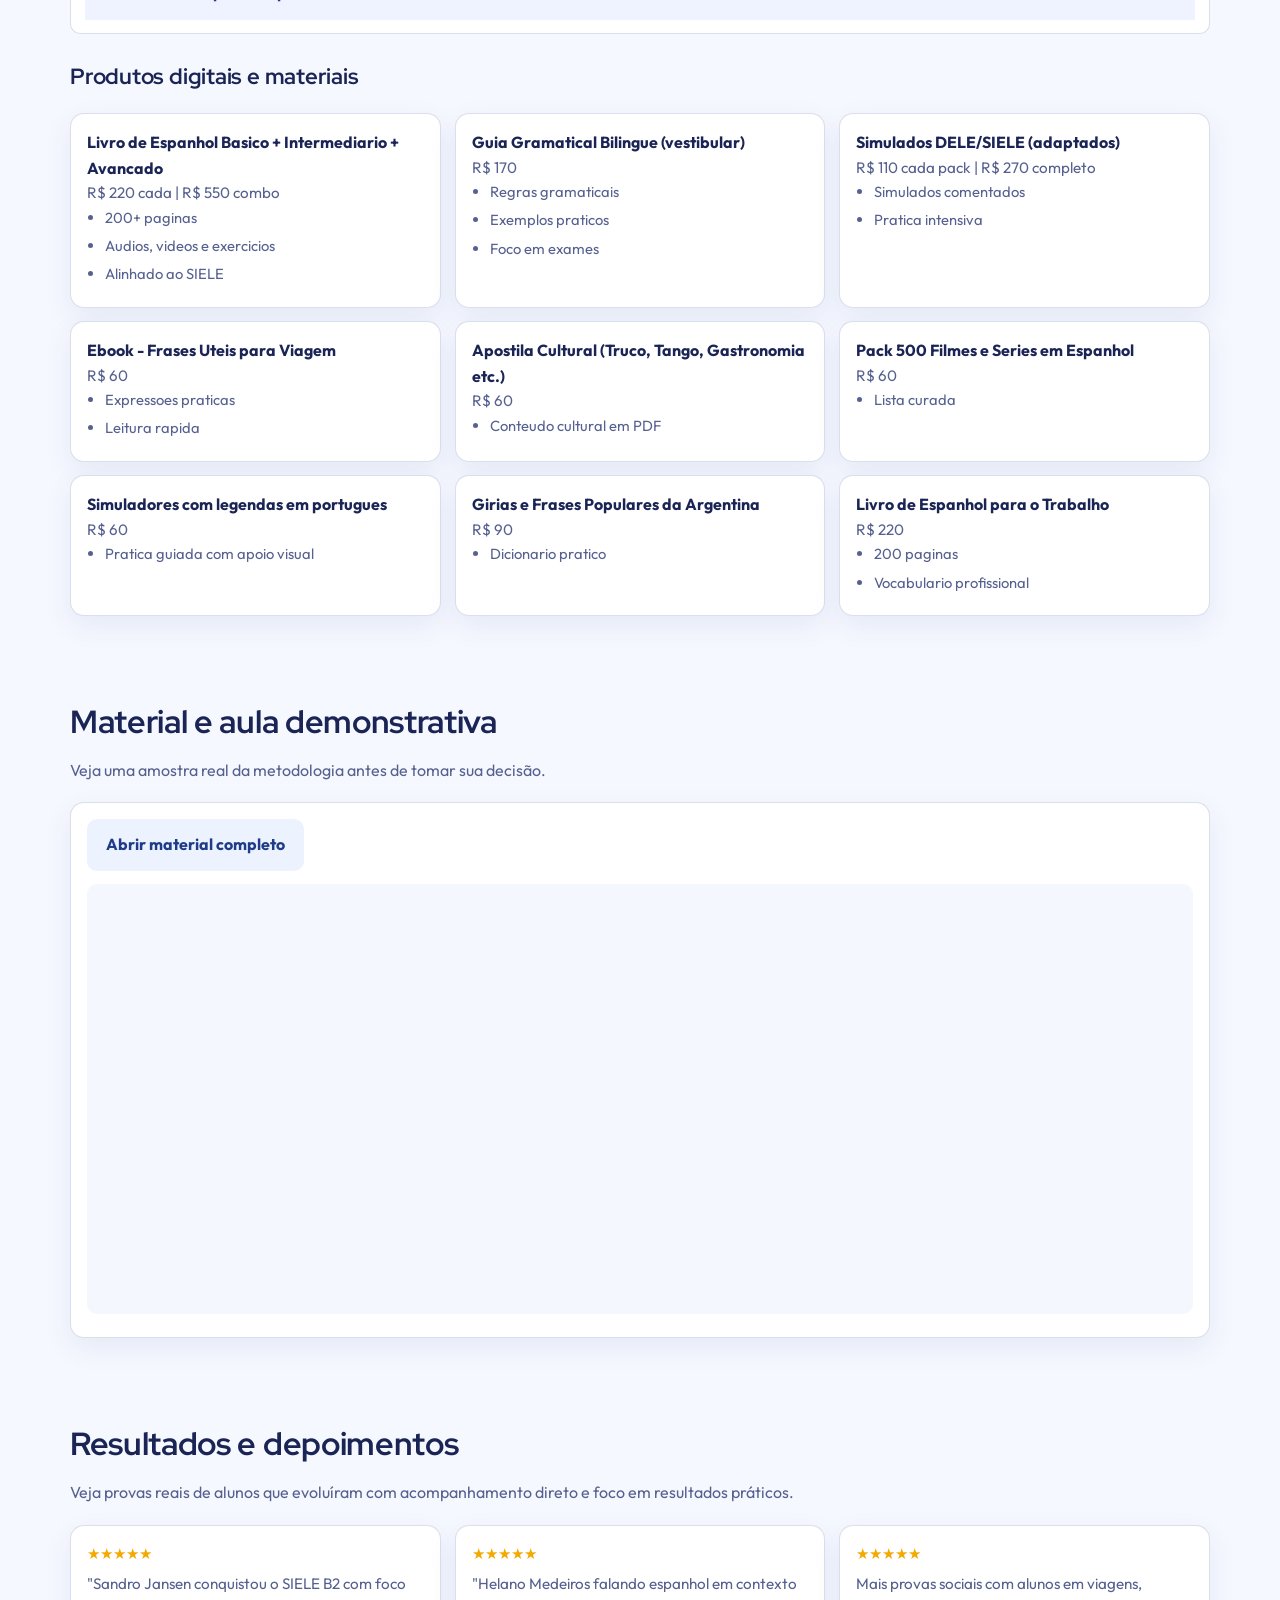
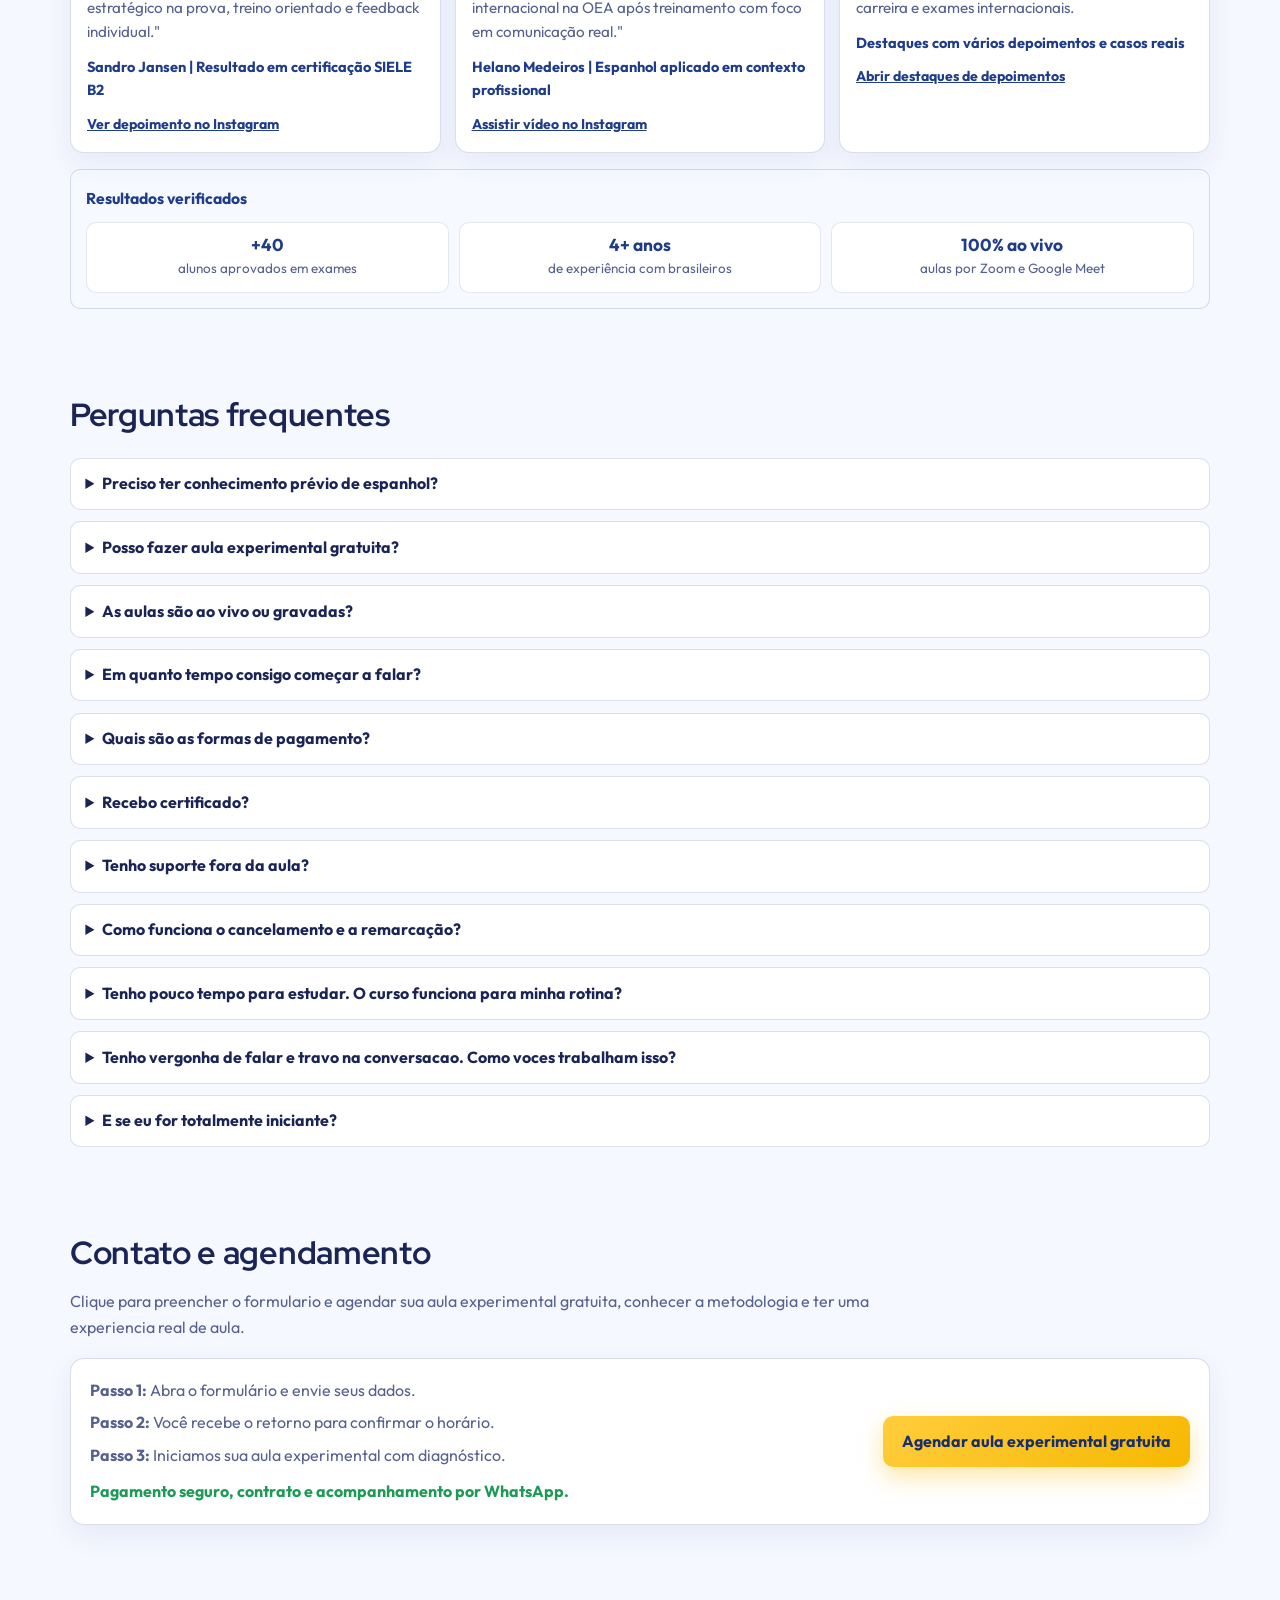
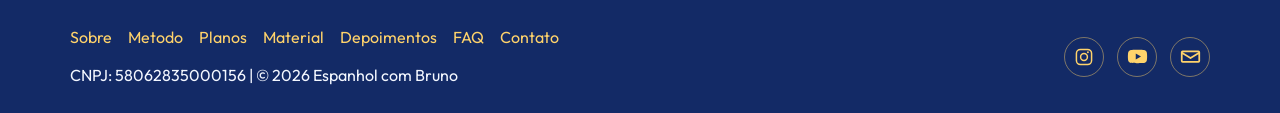
==== commit 62b32b27: "Version 2 del sitio." ====
--- a/index.html
+++ b/index.html
@@ -3,1302 +3,1663 @@
 <head>
 <meta charset="UTF-8" />
 <meta name="viewport" content="width=device-width, initial-scale=1" />
-<meta name="description" content="Aulas de espanhol online com professor argentino. Cursos para viagens, trabalho e exames DELE/SIELE. Aula experimental gratuita. Reserve já!" />
-<meta name="keywords" content="aulas de espanhol online, curso de espanhol para brasileiros, preparatório SIELE, professor nativo espanhol, aula de conversação espanhol" />
-<title>Aulas de Espanhol Online | Espanhol com Bruno — Professor Nativo 🇦🇷</title>
-
-<!-- Fonts: Red Hat Display para títulos, Inter para corpo (similar Avenir), Outfit para destacados -->
-<link href="https://fonts.googleapis.com/css2?family=Red+Hat+Display:wght@400;500;600;700&family=Inter:wght@400;500;600;700&family=Outfit:wght@400;500;600;700&display=swap" rel="stylesheet" />
-
+<meta name="description" content="Aulas de espanhol online com professor nativo argentino para brasileiros. Preparacao DELE/SIELE, viagem, carreira e vestibular. Aula experimental gratuita." />
+<meta name="keywords" content="aulas de espanhol online, professor nativo de espanhol, espanhol para brasileiros, preparacao DELE SIELE, curso de espanhol online" />
+<title>Espanhol com Bruno | Aulas de Espanhol Online com Professor Nativo</title>
+<link rel="icon" type="image/png" href="2-removebg-preview (1).png" />
+<link rel="canonical" href="https://www.espanholcombruno.com.br/" />
+<meta name="robots" content="index, follow, max-image-preview:large" />
+<meta property="og:type" content="website" />
+<meta property="og:locale" content="pt_BR" />
+<meta property="og:site_name" content="Espanhol com Bruno" />
+<meta property="og:title" content="Espanhol com Bruno | Aulas de Espanhol Online com Professor Nativo" />
+<meta property="og:description" content="Aulas de espanhol online com professor nativo argentino para brasileiros. Preparacao DELE/SIELE, viagem, carreira e vestibular." />
+<meta property="og:url" content="https://www.espanholcombruno.com.br/" />
+<meta property="og:image" content="https://i.ibb.co/vChSVySk/SNOW-20240229-123018-933.jpg" />
+<meta name="twitter:card" content="summary_large_image" />
+<meta name="twitter:title" content="Espanhol com Bruno | Aulas de Espanhol Online com Professor Nativo" />
+<meta name="twitter:description" content="Aulas de espanhol online com professor nativo argentino para brasileiros. Aula experimental gratuita." />
+<meta name="twitter:image" content="https://i.ibb.co/vChSVySk/SNOW-20240229-123018-933.jpg" />
+<link rel="preconnect" href="https://fonts.googleapis.com" />
+<link rel="preconnect" href="https://fonts.gstatic.com" crossorigin />
+<link href="https://fonts.googleapis.com/css2?family=Outfit:wght@400;500;600;700;800&family=Red+Hat+Display:wght@500;700;800&display=swap" rel="stylesheet" />
+<script type="application/ld+json">
+{
+  "@context": "https://schema.org",
+  "@type": "EducationalOrganization",
+  "name": "Espanhol com Bruno",
+  "url": "https://www.espanholcombruno.com.br/",
+  "description": "Aulas de espanhol online com professor nativo argentino para brasileiros.",
+  "logo": "https://i.ibb.co/vChSVySk/SNOW-20240229-123018-933.jpg",
+  "sameAs": [
+    "https://www.instagram.com/espanol.bruno",
+    "https://www.youtube.com/@EspanholcomBrunoYT"
+  ],
+  "email": "mailto:brunoensaoluis@gmail.com"
+}
+</script>
+<script type="application/ld+json">
+{
+  "@context": "https://schema.org",
+  "@type": "FAQPage",
+  "mainEntity": [
+    {
+      "@type": "Question",
+      "name": "Preciso ter conhecimento previo de espanhol?",
+      "acceptedAnswer": {"@type": "Answer", "text": "Nao. Comecamos do zero ou ajustamos ao seu nivel atual com diagnostico inicial."}
+    },
+    {
+      "@type": "Question",
+      "name": "Posso fazer aula experimental gratuita?",
+      "acceptedAnswer": {"@type": "Answer", "text": "Sim. A primeira aula e para voce conhecer metodologia e receber orientacao inicial."}
+    },
+    {
+      "@type": "Question",
+      "name": "As aulas sao ao vivo ou gravadas?",
+      "acceptedAnswer": {"@type": "Answer", "text": "As aulas principais sao ao vivo (Zoom/Meet), com materiais extras para estudo fora da aula."}
+    },
+    {
+      "@type": "Question",
+      "name": "Quais formas de pagamento?",
+      "acceptedAnswer": {"@type": "Answer", "text": "Cartao, boleto ou Pix, com processamento seguro e contrato."}
+    }
+  ]
+}
+</script>
 <style>
-  /* Variables de colores - Identidad Visual */
   :root {
-    --amarelo-dourado: #FFCD3C;
-    --azul-profundo: #1F3C88;
-    --branco: #FFFFFF;
-    --cinza-suave: #E8E8E8;
-    --cinza-texto: #4A5568;
-  }
-  /* Reset y base */
-  *, *::before, *::after {
-    box-sizing: border-box;
-  }
+    --bg: #f6f8ff;
+    --surface: #ffffff;
+    --surface-soft: #edf2ff;
+    --text: #1a2555;
+    --muted: #566190;
+    --primary: #1f3c88;
+    --primary-strong: #17306d;
+    --accent: #ffcd3c;
+    --accent-strong: #f7b801;
+    --success: #1d9b56;
+    --danger-soft: #ffe5dd;
+    --danger: #b83414;
+    --line: rgba(31, 60, 136, 0.16);
+    --shadow: 0 16px 42px rgba(31, 60, 136, 0.15);
+    --radius-lg: 22px;
+    --radius-md: 14px;
+    --radius-sm: 10px;
+  }
+
+  * { box-sizing: border-box; }
+  html { scroll-behavior: smooth; }
+
   body {
-    margin:0; 
-    font-family: 'Inter', -apple-system, BlinkMacSystemFont, sans-serif; 
-    background: var(--branco); 
-    color: var(--azul-profundo);
-    line-height: 1.6; 
-    font-size: 16px;
-    font-weight: 400;
-  }
-
-  header {
-    background: var(--cinza-suave);
+    margin: 0;
+    font-family: "Outfit", sans-serif;
+    color: var(--text);
+    line-height: 1.6;
+    background:
+      radial-gradient(circle at 5% -10%, #fff4d2 0%, transparent 35%),
+      radial-gradient(circle at 90% 0%, #dce7ff 0%, transparent 30%),
+      var(--bg);
+  }
+
+  img { max-width: 100%; display: block; }
+  .container { width: min(1140px, 92vw); margin: 0 auto; }
+
+  .section { padding: 2.5rem 0; }
+  .section-title {
+    margin: 0;
+    font-family: "Red Hat Display", sans-serif;
+    font-size: clamp(1.5rem, 2.5vw, 2.15rem);
+    letter-spacing: -0.01em;
+  }
+  .section-lead { margin: 0.65rem 0 0; color: var(--muted); max-width: 75ch; }
+
+  .card {
+    background: var(--surface);
+    border: 1px solid var(--line);
+    border-radius: var(--radius-md);
+    box-shadow: 0 10px 28px rgba(31, 60, 136, 0.08);
+  }
+
+  .btn {
+    display: inline-flex;
+    align-items: center;
+    justify-content: center;
+    gap: 0.4rem;
+    border: 0;
+    border-radius: 10px;
+    text-decoration: none;
+    cursor: pointer;
+    padding: 0.82rem 1.18rem;
+    font-weight: 700;
+    font-family: inherit;
+    transition: transform 0.2s ease, box-shadow 0.2s ease;
+  }
+
+  .btn:hover, .btn:focus-visible { transform: translateY(-2px); }
+
+  .btn-primary {
+    color: #172f6d;
+    background: linear-gradient(135deg, var(--accent) 0%, var(--accent-strong) 100%);
+    box-shadow: 0 10px 24px rgba(247, 184, 1, 0.35);
+  }
+
+  .btn-outline {
+    color: #f4f7ff;
+    border: 2px solid rgba(255, 255, 255, 0.7);
+    background: transparent;
+  }
+
+  .btn-light {
+    color: var(--primary);
+    background: var(--surface-soft);
+  }
+
+  .site-header {
+    position: sticky;
+    top: 0;
+    z-index: 1000;
+    backdrop-filter: blur(9px);
+    background: rgba(255, 255, 255, 0.92);
+    border-bottom: 1px solid rgba(31, 60, 136, 0.14);
+  }
+
+  .header-inner {
+    min-height: 74px;
     display: flex;
     align-items: center;
-    padding: 0.8rem 1.5rem;
-    position: sticky;
-    top: 0;
-    z-index: 100;
-    box-shadow: 0 2px 8px rgba(31, 60, 136, 0.08);
-  }
-  header .flag {
-    height: 28px;
-    margin-right: 0.75rem;
-  }
-  header .logo-container {
+    justify-content: space-between;
+    gap: 0.9rem;
+  }
+
+  .brand {
     display: flex;
     align-items: center;
-    flex-grow: 1;
-  }
-  header .logo-image {
-    height: 40px;
-    width: auto;
-    max-width: 200px;
-  }
-  header .logo-fallback {
+    gap: 0.75rem;
+    text-decoration: none;
+    color: inherit;
+  }
+
+  .brand img {
+    width: 45px;
+    height: 45px;
+    border-radius: 50%;
+    object-fit: cover;
+    border: 2px solid var(--accent);
+  }
+
+  .brand strong {
+    font-family: "Red Hat Display", sans-serif;
+    display: block;
+    font-size: 1.03rem;
+  }
+
+  .brand small {
+    display: block;
+    color: var(--muted);
+    font-size: 0.84rem;
+  }
+
+  .menu-toggle {
+    display: none;
+    border: 0;
+    background: var(--surface-soft);
+    color: var(--primary);
+    font-weight: 700;
+    font-family: inherit;
+    border-radius: 8px;
+    padding: 0.48rem 0.78rem;
+    cursor: pointer;
+  }
+
+  .main-nav {
     display: flex;
     align-items: center;
-  }
-  header .logo-text {
-    font-family: 'Red Hat Display', sans-serif;
+    gap: 1rem;
+  }
+
+  .main-nav a {
+    text-decoration: none;
+    color: var(--muted);
+    font-weight: 500;
+    font-size: 0.95rem;
+  }
+
+  .main-nav a:hover, .main-nav a:focus-visible { color: var(--primary); }
+  .lang-switch {
+    display: inline-flex;
+    align-items: center;
+    gap: 0.35rem;
+    margin-left: auto;
+  }
+
+  .lang-btn {
+    border: 1px solid rgba(31, 60, 136, 0.2);
+    background: #fff;
+    color: var(--primary);
+    border-radius: 999px;
+    padding: 0.2rem 0.45rem;
+    display: inline-flex;
+    align-items: center;
+    gap: 0.3rem;
+    cursor: pointer;
     font-weight: 700;
-    font-size: 1.5rem;
-    color: var(--azul-profundo);
-    margin-left: 0.5rem;
-  }
-  header .yerba-icon {
-    font-size: 1.8rem;
-    color: var(--amarelo-dourado);
-  }
-  header .social-icons a {
-    margin-left: 0.8rem;
-  }
-  header .social-icons .social-icon {
-    width: 26px;
-    height: 26px;
-    vertical-align: middle;
-  }
-
-  main {
-    max-width: 960px;
-    margin: 0 auto;
-    padding: 1rem .75rem 3rem;
-  }
-
-  /* Hero */
-  .hero-flex {
-  display: flex;
-  align-items: center;
-  justify-content: center;
-  background: linear-gradient(135deg, #1F3C88 0%, #2A4A9B 100%);
-  color: #fff;
-  padding: 3.5rem 2rem;
-  border-radius: 22px;
-  max-width: 1100px;
-  margin: 2rem auto 3rem auto;
-  box-shadow: 0 8px 32px rgba(31, 60, 136, 0.2);
-  gap: 3.5rem;
-}
-.hero-img {
-  display: flex;
-  flex-direction: column;
-  align-items: flex-start;
-  min-width: 180px;
-}
-.profile-pic {
-  width: 140px;
-  height: 140px;
-  border-radius: 50%;
-  border: 5px solid #FFCD3C;
-  object-fit: cover;
-  background: #fff;
-  margin-bottom: 1.1rem;
-  box-shadow: 0 8px 24px rgba(0,0,0,0.15);
-}
-.badge.left-badge {
-  align-self: flex-start;
-  background: #FFCD3C;
-  color: #1F3C88;
-  font-family: 'Outfit', sans-serif;
-  font-weight: 600;
-  padding: 0.7rem 1.2rem 0.5rem 1.2rem;
-  border-radius: 25px;
-  font-size: 1.03rem;
-  margin-top: 0;
-  box-shadow: 0 2px 8px rgba(255,205,60,0.22);
-  text-align: left;
-  min-width: 220px;
-  max-width: 260px;
-}
-.slogan {
-  color: #1F3C88;
-  font-family: 'Outfit', sans-serif;
-  font-size: 1.05rem;
-  font-weight: 500;
-  margin-top: 0.25em;
-  letter-spacing: 0.01em;
-  opacity: 0.97;
-}
-.hero-content {
-  flex: 1;
-  min-width: 280px;
-  max-width: 650px;
-  text-align: left;
-}
-.hero-content h1 {
-  font-family: 'Red Hat Display', sans-serif;
-  font-weight: 700;
-  font-size: 2.3rem;
-  margin-bottom: 1.2rem;
-  line-height: 1.2;
-  letter-spacing: -0.02em;
-}
-.hero-content p {
-  font-family: 'Inter', sans-serif;
-  font-size: 1.25rem;
-  margin-bottom: 2rem;
-  line-height: 1.5;
-  font-weight: 400;
-}
-.hero-buttons {
-  display: flex;
-  gap: 1.2rem;
-  flex-wrap: wrap;
-}
-@media (max-width: 850px) {
-  .hero-flex {
-    flex-direction: column;
-    padding: 2.2rem 1rem;
-    gap: 2rem;
+    font-family: inherit;
+    line-height: 1;
+  }
+
+  .lang-btn img {
+    width: 14px;
+    height: 10px;
+    border-radius: 2px;
+  }
+
+  .lang-btn small {
+    font-size: 0.68rem;
+    letter-spacing: 0.02em;
+  }
+
+  .lang-btn.active {
+    background: var(--surface-soft);
+    border-color: rgba(31, 60, 136, 0.35);
+  }
+
+  .translate-host {
+    position: absolute;
+    left: -9999px;
+    top: 0;
+    width: 1px;
+    height: 1px;
+    overflow: hidden;
+  }
+  .goog-te-banner-frame,
+  .goog-te-banner-frame.skiptranslate,
+  iframe.goog-te-banner-frame,
+  .goog-te-balloon-frame,
+  #goog-gt-tt,
+  .goog-tooltip,
+  .goog-te-spinner-pos,
+  .goog-te-menu-frame,
+  .goog-logo-link {
+    display: none !important;
+  }
+
+  .goog-text-highlight {
+    background: transparent !important;
+    box-shadow: none !important;
+  }
+
+  body { top: 0 !important; }
+  .hero { padding: 2.1rem 0 1.3rem; }
+
+  .hero-panel {
+    position: relative;
+    overflow: hidden;
+    background: linear-gradient(150deg, #1f3c88 0%, #2a50ae 55%, #3568dc 100%);
+    border-radius: var(--radius-lg);
+    box-shadow: var(--shadow);
+    color: #f7faff;
+    padding: clamp(1.2rem, 3vw, 2.6rem);
+    display: grid;
+    grid-template-columns: 280px 1fr;
+    gap: 1.3rem;
+  }
+
+  .hero-panel::after {
+    content: "";
+    position: absolute;
+    right: -130px;
+    bottom: -130px;
+    width: 320px;
+    height: 320px;
+    border-radius: 50%;
+    background: radial-gradient(circle, rgba(255, 205, 60, 0.32) 0%, transparent 70%);
+  }
+
+  .hero-profile { position: relative; z-index: 1; }
+
+  .hero-profile img {
+    width: 152px;
+    height: 152px;
+    border-radius: 50%;
+    object-fit: cover;
+    border: 5px solid var(--accent);
+    box-shadow: 0 10px 24px rgba(0, 0, 0, 0.22);
+    margin-bottom: 0.85rem;
+  }
+
+  .badge {
+    display: inline-block;
+    border-radius: 999px;
+    padding: 0.42rem 0.82rem;
+    background: var(--accent);
+    color: #1a3173;
+    font-size: 0.85rem;
+    font-weight: 700;
+  }
+
+  .hero h1 {
+    margin: 0 0 0.75rem;
+    font-family: "Red Hat Display", sans-serif;
+    font-size: clamp(1.7rem, 3.7vw, 2.95rem);
+    line-height: 1.14;
+    letter-spacing: -0.02em;
+  }
+
+  .hero p { margin: 0; color: #dbe6ff; max-width: 64ch; }
+
+  .hero-points {
+    margin: 1rem 0 0;
+    padding: 0;
+    list-style: none;
+    display: grid;
+    gap: 0.4rem;
+  }
+
+  .hero-points li { color: #f2f6ff; font-size: 0.95rem; }
+
+  .hero-ctas {
+    margin-top: 1.2rem;
+    display: flex;
+    gap: 0.75rem;
+    flex-wrap: wrap;
+  }
+
+  .kpi-grid {
+    margin-top: 1.2rem;
+    display: grid;
+    gap: 0.75rem;
+    grid-template-columns: repeat(5, minmax(120px, 1fr));
+  }
+
+  .kpi {
+    border-radius: var(--radius-sm);
+    background: var(--surface);
+    border: 1px solid var(--line);
+    padding: 0.9rem;
     text-align: center;
   }
-  .hero-img {
+
+  .kpi strong {
+    display: block;
+    font-size: 1.34rem;
+    line-height: 1.12;
+    color: var(--primary);
+  }
+
+  .kpi span { font-size: 0.88rem; color: var(--muted); }
+
+  .trust-strip {
+    margin-top: 1rem;
+  }
+  .trust-wrap {
+    border: 1px solid rgba(31, 60, 136, 0.16);
+    border-radius: var(--radius-md);
+    padding: 0.95rem;
+    background: linear-gradient(180deg, #ffffff 0%, #f4f8ff 100%);
+  }
+  .trust-headline {
+    margin: 0 0 0.75rem;
+    color: var(--primary);
+    font-weight: 700;
+    font-size: 0.92rem;
+  }
+  .trust-grid {
+    display: grid;
+    gap: 0.75rem;
+    grid-template-columns: repeat(auto-fit, minmax(120px, 1fr));
+  }
+  .trust-item {
+    border: 1px solid var(--line);
+    background: #fff;
+    border-radius: var(--radius-sm);
+    padding: 0.78rem 0.55rem;
+    text-align: center;
+    color: var(--primary);
+    display: grid;
+    gap: 0.42rem;
+    justify-items: center;
     align-items: center;
-    min-width: 0;
-    margin-bottom: 1.2rem;
-  }
-  .badge.left-badge {
-    text-align: center;
-    min-width: 0;
-    max-width: 100%;
-  }
-  .hero-content {
-    text-align: center;
-    max-width: 100%;
-  }
-  .hero-buttons {
-    justify-content: center;
-  }
-}
-
-
-  /* Sobre */
- .about-section {
-  margin-bottom: 3rem;
-}
-.about-flex {
-  display: flex;
-  align-items: flex-start;
-  gap: 2rem;
-}
-.about-image {
-  width: 220px;
-  border-radius: 10px;
-  box-shadow: 0 2px 12px rgba(0,0,0,0.15);
-  flex-shrink: 0;
-}
-.about-text {
-  text-align: justify;
-  max-width: 700px;
-}
-.about-text h2 {
-  font-family: 'Red Hat Display', sans-serif;
-  font-weight: 700;
-  font-size: 2rem;
-  margin-bottom: 1.2rem;
-  color: #1F3C88; /* azul-profundo */
-  letter-spacing: -0.01em;
-}
-.about-text p {
-  font-family: 'Inter', sans-serif;
-  font-size: 1.1rem;
-  color: #4A5568; /* cinza-texto */
-  line-height: 1.7;
-  margin-bottom: 1.3rem;
-}
-.btn-primary {
-  background: #FFCD3C; /* amarelo-dourado */
-  color: #1F3C88;
-  border: none;
-  padding: 0.875rem 1.75rem;
-  font-family: 'Outfit', sans-serif;
-  font-weight: 600;
-  font-size: 1.1rem;
-  border-radius: 8px;
-  cursor: pointer;
-  transition: all 0.3s ease;
-  text-decoration: none;
-  display: inline-block;
-  box-shadow: 0 4px 16px rgba(255, 205, 60, 0.3);
-}
-.btn-primary:hover {
-  background: #E6B631;
-  transform: translateY(-2px);
-  box-shadow: 0 6px 20px rgba(255, 205, 60, 0.4);
-}
-
-/* Responsive: imagen arriba en móviles */
-@media (max-width: 700px) {
-  .about-flex {
-    flex-direction: column;
-    align-items: center;
-  }
-  .about-image {
-    margin-bottom: 1.5rem;
-  }
-}
-
-  /* Servicios */
-  #services {
-    margin-bottom: 3rem;
-  }
-  #services h2 {
-    font-family: 'Red Hat Display', sans-serif;
+    transition: transform 0.2s ease, box-shadow 0.2s ease;
+  }
+  .trust-item:hover {
+    transform: translateY(-1px);
+    box-shadow: 0 10px 18px rgba(25, 48, 103, 0.12);
+  }
+  .trust-item span {
+    font-size: 0.79rem;
     font-weight: 700;
-    font-size: 2rem;
-    margin-bottom: 2rem;
-    color: var(--azul-profundo);
-    text-align: center;
-    letter-spacing: -0.01em;
-  }
-
-  .cards {
+    line-height: 1.2;
+  }
+
+  .trust-logo-img {
+    width: 38px;
+    height: 38px;
+    object-fit: contain;
+    border-radius: 8px;
+    background: #fff;
+    border: 1px solid rgba(31, 60, 136, 0.12);
+    padding: 5px;
+  }
+
+  .trust-logo-badge {
+    width: 34px;
+    height: 34px;
+    border-radius: 8px;
     display: grid;
-    grid-template-columns: repeat(auto-fit,minmax(250px,1fr));
-    gap: 1.8rem;
-  }
-  .card {
-    background: var(--branco);
-    border: 1px solid var(--cinza-suave);
-    border-radius: 12px;
-    padding: 1.5rem 1.25rem;
-    box-shadow: 0 4px 16px rgba(31, 60, 136, 0.08);
+    place-items: center;
+    color: #fff;
+    font-size: 0.62rem;
+    font-weight: 800;
+    letter-spacing: 0.03em;
+  }
+
+  .trust-logo-badge.asaas { background: linear-gradient(135deg, #2141c6, #1b63d2); font-size: 0.54rem; }
+  .trust-logo-badge.dele { background: linear-gradient(135deg, #b31d1d, #d93434); }
+  .trust-logo-badge.siele { background: linear-gradient(135deg, #ff8f1f, #f7b801); color: #1d2f67; }
+
+  .credentials {
+    margin-top: 1rem;
+    padding: 1rem;
+  }
+
+  .credentials h3 {
+    margin: 0 0 0.72rem;
+    font-size: 1rem;
+    color: var(--primary);
+  }
+
+  .credentials ul {
+    margin: 0;
+    padding-left: 1.15rem;
+    color: var(--muted);
+  }
+
+  .credentials li { margin-bottom: 0.38rem; }
+
+  .about-grid {
+    margin-top: 1.2rem;
+    display: grid;
+    grid-template-columns: 260px 1fr;
+    gap: 1.2rem;
+  }
+
+  .about-photo { overflow: hidden; }
+  .about-photo img { height: 100%; object-fit: cover; min-height: 260px; }
+
+  .about-copy { padding: 1.2rem 1.3rem; }
+  .about-copy p { margin: 0 0 0.9rem; color: var(--muted); }
+
+  .benefits {
+    margin-top: 1rem;
+    padding: 1rem;
+    background: #fff8df;
+    border: 1px solid rgba(247, 184, 1, 0.38);
+    border-radius: var(--radius-sm);
+  }
+
+  .benefits ul { margin: 0; padding-left: 1.15rem; color: #37457f; }
+  .benefits li { margin-bottom: 0.45rem; }
+
+  .promo {
+    margin-top: 1rem;
+    background: var(--danger-soft);
+    color: var(--danger);
+    border-radius: var(--radius-sm);
+    padding: 0.85rem 1rem;
+    font-weight: 700;
+  }
+
+  .process-grid,
+  .proof-grid,
+  .plans-grid,
+  .catalog-grid {
+    margin-top: 1.2rem;
+    display: grid;
+    gap: 0.85rem;
+    grid-template-columns: repeat(3, minmax(0, 1fr));
+  }
+
+  .process-step,
+  .proof-card,
+  .plan-card,
+  .catalog-card {
+    padding: 1rem;
+  }
+
+  .process-step b {
+    width: 34px;
+    height: 34px;
+    border-radius: 50%;
+    display: inline-grid;
+    place-items: center;
+    background: var(--accent);
+    color: #1b3274;
+    margin-bottom: 0.55rem;
+  }
+
+  .process-step p,
+  .proof-card p,
+  .plan-card p,
+  .catalog-card p { margin: 0; color: var(--muted); font-size: 0.95rem; }
+
+  .proof-stars { color: #f4a900; font-size: 0.95rem; margin-bottom: 0.35rem; }
+  .proof-name { margin-top: 0.65rem; font-weight: 700; color: var(--primary); font-size: 0.91rem; }
+
+  .proof-link {
+    margin-top: 0.7rem;
+    display: inline-flex;
+    font-size: 0.88rem;
+    color: var(--primary);
+    font-weight: 700;
+  }
+
+  .plan-card {
     display: flex;
     flex-direction: column;
-    justify-content: space-between;
-    transition: all 0.3s ease;
-  }
-  .card:hover {
-    transform: translateY(-4px);
-    box-shadow: 0 8px 24px rgba(31, 60, 136, 0.12);
-  }
-  .card h3 {
-    margin: 0 0 0.75rem 0;
-    font-family: 'Red Hat Display', sans-serif;
-    font-weight: 600;
-    color: var(--azul-profundo);
-    font-size: 1.25rem;
-  }
-  .card p {
-    flex-grow: 1;
-    font-family: 'Inter', sans-serif;
-    font-size: 1rem;
-    color: var(--cinza-texto);
-    line-height: 1.6;
-  }
-  .card .price {
-    font-family: 'Outfit', sans-serif;
+    gap: 0.45rem;
+  }
+
+  .plan-card.featured {
+    border: 2px solid rgba(247, 184, 1, 0.72);
+    box-shadow: 0 14px 30px rgba(24, 43, 93, 0.16);
+    transform: translateY(-2px);
+  }
+
+  .pill-hot {
+    background: #f7b801;
+    color: #1b3274;
+    border-color: rgba(247, 184, 1, 0.85);
+  }
+
+  .pill {
+    width: fit-content;
+    border-radius: 999px;
+    padding: 0.24rem 0.62rem;
+    border: 1px solid rgba(31, 60, 136, 0.2);
+    background: var(--surface-soft);
+    color: var(--primary);
+    font-size: 0.75rem;
     font-weight: 700;
-    font-size: 1.3rem;
-    margin: 1.2rem 0 1rem 0;
-    color: var(--amarelo-dourado);
-  }
-  .card button {
-    background: var(--azul-profundo);
-    border: none;
-    padding: 0.75rem 1rem;
-    border-radius: 8px;
-    color: var(--branco);
-    cursor: pointer;
-    font-family: 'Outfit', sans-serif;
-    font-weight: 600;
-    transition: all 0.3s ease;
-  }
-  .card button:hover {
-    background: #2A4A9B;
-    transform: translateY(-2px);
-  }
-
-  .card .icon {
-    font-size: 3rem;
-    margin-bottom: 1rem;
-  }
-
-  /* Planos & Preços */
-  #prices {
-    margin-bottom: 3rem;
-  }
-  #prices h2 {
-    font-family: 'Red Hat Display', sans-serif;
-    font-weight: 700;
-    font-size: 2rem;
-    margin-bottom: 1.5rem;
-    color: var(--azul-profundo);
-    text-align: center;
-    letter-spacing: -0.01em;
-  }
+  }
+
+  .plan-card h3,
+  .catalog-card h3 { margin: 0; font-size: 1rem; color: var(--text); }
+
+  .price {
+    font-size: 1.2rem;
+    color: var(--primary);
+    font-weight: 800;
+    line-height: 1.2;
+  }
+
+  .plan-card ul,
+  .catalog-card ul {
+    margin: 0;
+    padding-left: 1.15rem;
+    color: var(--muted);
+    font-size: 0.92rem;
+  }
+
+  .plan-card li,
+  .catalog-card li { margin-bottom: 0.3rem; }
+
+  .table-wrap {
+    margin-top: 0;
+    overflow-x: auto;
+    border-radius: var(--radius-sm);
+    border: 1px solid var(--line);
+    background: var(--surface);
+  }
+
   table {
     width: 100%;
     border-collapse: collapse;
-    margin-bottom: 1rem;
+    min-width: 780px;
+    font-size: 0.92rem;
+  }
+
+  th, td {
+    text-align: left;
+    padding: 0.8rem;
+    border-bottom: 1px solid rgba(31, 60, 136, 0.12);
+    vertical-align: top;
+  }
+
+  th {
+    font-family: "Red Hat Display", sans-serif;
+    font-size: 0.9rem;
+    background: #f1f5ff;
+    color: var(--primary-strong);
+  }
+
+  .table-collapse {
+    margin-top: 1rem;
+    border: 1px solid var(--line);
+    border-radius: var(--radius-sm);
+    background: var(--surface);
+    overflow: hidden;
+  }
+  .table-collapse summary {
+    list-style: none;
+    cursor: pointer;
+    font-weight: 700;
+    color: var(--primary);
+    padding: 0.9rem 1rem;
+    background: #eef3ff;
+  }
+  .table-collapse summary::-webkit-details-marker { display: none; }
+  .table-collapse[open] summary { border-bottom: 1px solid var(--line); }
+
+  .table-note {
+    margin-top: 0.7rem;
+    color: var(--primary);
+    font-weight: 600;
+    font-size: 0.92rem;
+  }
+
+  .demo-panel {
+    margin-top: 1.2rem;
+    padding: 1rem;
+  }
+
+  .demo-link {
+    margin-bottom: 0.8rem;
+    display: inline-flex;
+  }
+
+  .demo-frame {
+    width: 100%;
+    height: 430px;
+    border: 0;
+    border-radius: 10px;
+    background: #f5f7ff;
+  }
+
+
+  .results-verified {
+    margin-top: 1rem;
+    border: 1px solid var(--line);
+    background: #f6f9ff;
+    border-radius: var(--radius-sm);
+    padding: 0.95rem;
+  }
+
+  .results-verified h3 {
+    margin: 0 0 0.72rem;
+    color: var(--primary);
+    font-size: 0.98rem;
+  }
+
+  .results-grid {
+    display: grid;
+    gap: 0.6rem;
+    grid-template-columns: repeat(3, minmax(0, 1fr));
+  }
+
+  .result-item {
+    background: #fff;
+    border: 1px solid rgba(31, 60, 136, 0.12);
+    border-radius: 10px;
+    padding: 0.72rem;
     text-align: center;
   }
-  th, td {
-    padding: 1rem 0.8rem;
-    border: 1px solid var(--cinza-suave);
-  }
-  th {
-    background-color: var(--azul-profundo);
-    color: var(--branco);
-    font-family: 'Red Hat Display', sans-serif;
-    font-weight: 600;
-  }
-  .price-cta {
-    background: var(--amarelo-dourado);
-    color: var(--azul-profundo);
-    border-radius: 8px;
-    padding: 0.6rem 1.2rem;
-    cursor: pointer;
-    font-family: 'Outfit', sans-serif;
-    font-weight: 600;
-    transition: all 0.3s ease;
-    border: none;
-  }
-  .price-cta:hover {
-    background: #E6B631;
-    transform: translateY(-2px);
-  }
-  .promo {
-    margin-top: -1rem;
-    color: #b83414;
-    font-weight: 700;
-    font-size: 1.1rem;
-    text-align: center;
-  }
-
-  /* Processo */
-  #process {
-    margin-bottom: 3rem;
-  }
-  #process h2 {
-    font-family: 'Red Hat Display', sans-serif;
-    font-weight: 700;
-    font-size: 2rem;
-    margin-bottom: 1.5rem;
-    color: var(--azul-profundo);
-    text-align: center;
-    letter-spacing: -0.01em;
-  }
-  .process-step {
+
+  .result-item strong {
+    display: block;
+    color: var(--primary);
+    font-size: 1.08rem;
+    line-height: 1.15;
+  }
+
+  .result-item span {
+    color: var(--muted);
+    font-size: 0.84rem;
+  }
+
+  .mobile-cta {
+    display: none;
+    position: fixed;
+    left: 12px;
+    right: 12px;
+    bottom: 10px;
+    z-index: 1300;
+    justify-content: center;
+  }
+
+  .mobile-cta .btn {
+    width: 100%;
+    justify-content: center;
+    box-shadow: 0 12px 24px rgba(16, 43, 106, 0.25);
+  }
+  .faq-grid {
+    margin-top: 1.1rem;
+    display: grid;
+    gap: 0.7rem;
+  }
+
+  details {
+    background: var(--surface);
+    border: 1px solid var(--line);
+    border-radius: 10px;
+    padding: 0.78rem 0.9rem;
+  }
+
+  summary { font-weight: 700; cursor: pointer; }
+  details p { margin: 0.52rem 0 0; color: var(--muted); }
+
+  .contact-panel {
+    margin-top: 1.1rem;
+    padding: 1.2rem;
+    display: grid;
+    grid-template-columns: 1fr auto;
+    gap: 1rem;
+    align-items: center;
+  }
+
+  .contact-panel p { margin: 0 0 0.42rem; color: var(--muted); }
+  .contract-note { margin-top: 0.7rem; color: var(--success); font-weight: 700; }
+
+  .site-footer {
+    margin-top: 2.2rem;
+    background: #132a66;
+    color: #f3f7ff;
+    padding: 1.55rem 0;
+  }
+
+  .footer-grid {
+    display: grid;
+    grid-template-columns: 1fr auto;
+    gap: 1rem;
+    align-items: center;
+  }
+
+  .footer-links {
     display: flex;
+    gap: 1rem;
+    flex-wrap: wrap;
+  }
+
+  .footer-links a,
+  .site-footer a { color: #ffd36b; text-decoration: none; }
+  .footer-links a:hover,
+  .site-footer a:hover { text-decoration: underline; }
+
+  .footer-social {
+    display: flex;
+    gap: 0.8rem;
     align-items: center;
-    max-width: 700px;
-    margin: 1rem auto;
-  }
-  .process-step .icon {
-    background: var(--amarelo-dourado);
-    color: var(--azul-profundo);
+    justify-content: flex-end;
+  }
+
+  .footer-social a {
+    width: 40px;
+    height: 40px;
     border-radius: 50%;
-    width: 48px;
-    height: 48px;
-    font-family: 'Outfit', sans-serif;
-    font-weight: 700;
-    display: flex;
-    justify-content: center;
-    align-items: center;
-    font-size: 1.4rem;
-    margin-right: 1.2rem;
-    box-shadow: 0 4px 12px rgba(255, 205, 60, 0.3);
-  }
-  .process-step p {
-    font-family: 'Inter', sans-serif;
-    font-size: 1.1rem;
-    margin: 0;
-    color: var(--cinza-texto);
-    line-height: 1.6;
-  }
-
-  /* Depoimentos */
-  #testimonials {
-    margin-bottom: 3rem;
-  }
-  #testimonials h2 {
-    font-family: 'Red Hat Display', sans-serif;
-    font-weight: 700;
-    font-size: 2rem;
-    margin-bottom: 1.5rem;
-    color: var(--azul-profundo);
-    text-align: center;
-    letter-spacing: -0.01em;
-  }
-  .testimonials-list {
-    display: flex;
-    flex-wrap: wrap;
-    justify-content: center;
-    gap: 16px;
-  }
-  .testimonial-card {
-    background: var(--branco);
-    border: 1px solid var(--cinza-suave);
-    max-width: 300px;
-    padding: 1.5rem;
-    border-radius: 12px;
-    box-shadow: 0 4px 16px rgba(31, 60, 136, 0.08);
-    transition: all 0.3s ease;
-  }
-  .testimonial-card:hover {
-    transform: translateY(-4px);
-    box-shadow: 0 8px 24px rgba(31, 60, 136, 0.12);
-  }
-  .testimonial-card img {
-    width: 60px;
-    height: 60px;
-    border-radius: 50%;
-    object-fit: cover;
-    margin-bottom: 0.6rem;
-  }
-  .testimonial-card p {
-    font-size: 0.95rem;
-    color: #222;
-  }
-  .testimonial-card .name {
-    margin-top: 0.6rem;
-    font-weight: 700;
-    font-size: 1rem;
-    color: var(--azul);
-  }
-  .testimonial-cta {
-    text-align: center;
-    margin-top: 1rem;
-  }
-  .testimonial-cta button {
-    background: var(--amarelo-dourado);
-    color: var(--azul);
-    font-weight: 700;
-    padding: 0.6rem 1.3rem;
-    border: none;
-    border-radius: 5px;
-    cursor: pointer;
-    
-  }
-  .testimonial-cta button:hover {
-    background: rgba(255, 205, 60, 0.3);
-  
-  }
-
-  /* Material & Demo */
-  #material {
-    margin-bottom: 3rem;
-    text-align: center;
-  }
-  #material h2 {
-    font-family: 'Red Hat Display', sans-serif;
-    font-size: 1.9rem;
-    margin-bottom: 1rem;
-    color: var(--azul);
-  }
-  #material a {
-    display: inline-block;
-    margin-top: 0.5rem;
-    color: var(--amarelo);
-    font-weight: 700;
+    border: 1px solid rgba(255, 211, 107, 0.45);
+    display: grid;
+    place-items: center;
+    color: #ffd36b;
+    transition: transform 0.2s ease, background 0.2s ease;
+  }
+
+  .footer-social a:hover {
     text-decoration: none;
-  }
-  #material a:hover {
-    text-decoration: underline;
-  }
-
-  /* FAQ */
-  #faq {
-    margin-bottom: 3rem;
-  }
-  #faq h2 {
-    font-family: 'Red Hat Display', sans-serif;
-    font-size: 1.9rem;
-    margin-bottom: 1rem;
-    color: var(--azul);
-    text-align: center;
-  }
-  #faq details {
-    margin-bottom: 1rem;
-    border: 1px solid var(--cinza);
-    padding: 0.75rem 1rem;
-    border-radius: 5px;
-    background: var(--branco);
-  }
-  #faq summary {
-    font-weight: 700;
-    cursor: pointer;
-    font-size: 1.05rem;
-  }
-  #faq p {
-    margin-top: 0.5rem;
-  }
-
-  /* Contato */
-  #contact {
-    max-width: 600px;
-    margin: 0 auto 4rem;
-    padding: 1rem;
-    border: 1px solid var(--cinza);
-    border-radius: 10px;
-    background: var(--cinza);
-  }
-  #contact h2 {
-    font-family: 'Red Hat Display', sans-serif;
-    font-size: 1.9rem;
-    margin-bottom: 1rem;
-    color: var(--azul);
-    text-align: center;
-  }
-  #contact form {
-    display: flex;
-    flex-direction: column;
-  }
-  #contact label {
-    margin: 0.5rem 0 0.2rem;
-    font-weight: 600;
-  }
-  #contact input, #contact select, #contact textarea {
-    padding: 0.5rem;
-    border-radius: 5px;
-    border: 1px solid #999;
-    font-size: 1rem;
-  }
-  #contact textarea {
-    resize: vertical;
-  }
-  #contact button {
-    margin: 1.2rem 0 0;
-    background: var(--amarelo);
-    color: var(--azul);
-    border: none;
-    padding: 0.75rem;
-    font-weight: 700;
-    font-size: 1.1rem;
-    border-radius: 6px;
-    cursor: pointer;
-    transition: background 0.3s ease;
-  }
-  #contact button:hover {
-    background: #e6b631;
-  }
-  /* Checkbox LGPD */
-  .lgpd-consent {
-    margin-top: 0.7rem;
-    font-size: 0.85rem;
-  }
-  .lgpd-consent input {
-    margin-right: 0.5rem;
-  }
-.btn-secondary {
-  border-width: 2.5px;
-  font-size: 1.08rem;
-  background: transparent;
-  border: 2px solid var(--amarelo-dourado);
-  color: var(--amarelo-dourado);
-  padding: 0.75rem 1.5rem;
-  font-family: 'Outfit', sans-serif;
-  font-weight: 500;
-  border-radius: 8px;
-  cursor: pointer;
-  transition: all 0.3s ease;
-  text-decoration: none;
-  display: inline-block;
-  box-shadow: none;
-}
-
-.btn-secondary:hover,
-.btn-secondary:focus {
-  background: var(--amarelo-dourado);
-  color: var(--azul-profundo);
-  transform: translateY(-2px);
-}
-  /* Footer */
-  footer {
-    background: var(--azul-profundo);
-    color: var(--branco);
-    padding: 1rem;
-    text-align: center;
-    font-size: 0.9rem;
-  }
-  footer a {
-    color: var(--amarelo-dourado);
-    margin: 0 0.8rem;
-    text-decoration: none;
-  }
-  footer a:hover {
-    text-decoration: underline;
-  }
-
-  /* WhatsApp flotante */
+    background: rgba(255, 211, 107, 0.12);
+    transform: translateY(-1px);
+  }
+
+
   .whatsapp-float {
     position: fixed;
-    bottom: 20px;
-    right: 20px;
-    background: var(--amarelo);
-    color: var(--azul);
-    border-radius: 50%;
+    right: 18px;
+    bottom: 18px;
     width: 56px;
     height: 56px;
-    display: flex;
-    justify-content: center;
-    align-items: center;
-    font-size: 28px;
-    filter: drop-shadow(0 1px 3px rgba(0,0,0,0.3));
-    z-index: 999;
+    border-radius: 50%;
+    background: #20c863;
+    color: #fff;
+    display: grid;
+    place-items: center;
+    box-shadow: 0 10px 24px rgba(8, 80, 34, 0.32);
+    z-index: 1100;
+  }
+
+  .popup {
+    position: fixed;
+    right: 18px;
+    bottom: 86px;
+    width: min(322px, calc(100vw - 24px));
+    background: #fff;
+    border: 2px solid var(--accent);
+    border-radius: 12px;
+    box-shadow: var(--shadow);
+    padding: 0.9rem;
+    z-index: 1200;
+    display: none;
+  }
+
+  .popup.visible { display: block; animation: rise 0.35s ease; }
+  .popup h4 { margin: 0 0 0.3rem; font-family: "Red Hat Display", sans-serif; }
+  .popup p { margin: 0 0 0.72rem; color: var(--muted); font-size: 0.92rem; }
+
+  .popup-close {
+    position: absolute;
+    top: 8px;
+    right: 8px;
+    border: 0;
+    background: transparent;
+    font-size: 1rem;
+    color: #666;
     cursor: pointer;
-    transition: background 0.3s ease;
-  }
-  .whatsapp-float:hover {
-    background: #e6b631;
-  }
-
-  /* Modal para precios */
-  .modal-overlay {
-    position: fixed;
-    top:0; left:0;
-    width: 100vw;
-    height: 100vh;
-    background: rgba(0,0,0,0.6);
-    display: none;
-    justify-content: center;
-    align-items: center;
-    z-index: 1000;
-  }
-  .modal {
-    background: var(--branco);
-    padding: 1.75rem 2rem;
-    border-radius: 10px;
-    max-width: 480px;
-    max-height: 90vh;
-    overflow-y: auto;
-    box-shadow: 0 3px 15px rgba(0,0,0,0.3);
-  }
-  .modal h3 {
-    margin-top: 0;
-    color: var(--azul);
-    font-family: 'Red Hat Display', sans-serif;
-  }
-  .modal table {
-    margin-top: 1rem;
-    width: 100%;
-  }
-  .modal-close {
-    background: var(--azul);
-    color: var(--branco);
-    border: none;
-    padding: 0.4rem 1rem;
-    cursor: pointer;
-    border-radius: 6px;
-    font-weight: 600;
-    margin-top: 1rem;
-    float: right;
-  }
-
-  /* Responsive */
-  @media (max-width: 768px) {
-    .hero h1 {
-      font-size: 1.8rem;
+  }
+
+  .reveal {
+    opacity: 0;
+    transform: translateY(14px);
+    transition: opacity 0.45s ease, transform 0.45s ease;
+  }
+
+  .reveal.in { opacity: 1; transform: none; }
+
+  @keyframes rise {
+    from { opacity: 0; transform: translateY(8px); }
+    to { opacity: 1; transform: translateY(0); }
+  }
+
+  @media (max-width: 980px) {
+    .hero-panel,
+    .about-grid { grid-template-columns: 1fr; }
+
+    .hero-profile {
+      display: flex;
+      align-items: center;
+      gap: 0.8rem;
+      flex-wrap: wrap;
     }
-    .hero p {
-      font-size: 1rem;
+
+    .hero-profile img { margin: 0; }
+    .kpi-grid { grid-template-columns: repeat(3, minmax(0, 1fr)); }
+    .trust-grid { grid-template-columns: repeat(3, minmax(0, 1fr)); }
+
+    .process-grid,
+    .proof-grid,
+    .plans-grid,
+    .catalog-grid { grid-template-columns: repeat(2, minmax(0, 1fr)); }
+  }
+
+  @media (max-width: 760px) {
+    .menu-toggle { display: inline-flex; }
+    .lang-switch { margin-left: 0; }
+    .lang-btn small { display: none; }
+
+    .main-nav {
+      position: absolute;
+      left: 0;
+      right: 0;
+      top: 74px;
+      display: none;
+      flex-wrap: wrap;
+      justify-content: center;
+      gap: 0.75rem;
+      padding: 0.8rem 1rem;
+      background: #fff;
+      border-bottom: 1px solid rgba(31, 60, 136, 0.16);
     }
-    .btn-primary, .btn-secondary {
-      display: block;
-      margin: 0.5rem auto;
-      text-align: center;
+
+    .main-nav.open { display: flex; }
+
+    .kpi-grid,
+    .process-grid,
+    .proof-grid,
+    .plans-grid,
+    .catalog-grid,
+    .contact-panel,
+    .footer-grid,
+    .results-grid { grid-template-columns: 1fr; }
+
+    body { padding-bottom: 86px; }
+    .contact-panel .btn { width: 100%; }
+    .demo-frame { height: 350px; }
+    .trust-grid { grid-template-columns: repeat(2, minmax(0, 1fr)); }
+    .footer-social { justify-content: flex-start; }
+    .mobile-cta { display: flex; }
+    .whatsapp-float { bottom: 84px; }
+    .popup { bottom: 150px; }
+  }
+
+  @media (max-width: 560px) {
+    .header-inner {
+      min-height: 66px;
+      gap: 0.5rem;
     }
-    header {
-      flex-direction: column;
-      text-align: center;
-      padding: 1rem;
+
+    .brand strong { font-size: 0.94rem; }
+    .brand small { font-size: 0.75rem; }
+
+    .lang-switch { gap: 0.25rem; }
+    .lang-btn {
+      padding: 0.18rem 0.38rem;
+      min-width: 36px;
+      justify-content: center;
     }
-    header .social-icons {
-      margin-top: 0.5rem;
+
+    .hero { padding-top: 1.25rem; }
+    .hero-panel { padding: 1rem; }
+    .hero h1 { font-size: clamp(1.45rem, 8vw, 1.95rem); }
+
+    .trust-grid { grid-template-columns: 1fr; }
+    .kpi-grid { grid-template-columns: repeat(2, minmax(0, 1fr)); }
+
+    .table-wrap { margin-inline: -0.25rem; }
+    .popup {
+      right: 12px;
+      left: 12px;
+      width: auto;
     }
   }
-
-  @media (max-width: 600px) {
-    .hero h1 {
-      font-size: 1.7rem;
-    }
-    .cards {
-      grid-template-columns: 1fr;
-    }
-    .process-step {
-      flex-direction: column;
-      align-items: flex-start;
-    }
-    .process-step .icon {
-      margin-bottom: 0.4rem;
-    }
-  }
-  .benefits {
-  background: #FFFBE8;
-  padding: 1.2rem 1.5rem;
-  border-radius: 12px;
-  margin: 2rem auto 2rem auto;
-  max-width: 700px;
-  box-shadow: 0 2px 12px rgba(255,205,60,0.13);
-}
-.benefits ul {
-  list-style: none;
-  padding: 0;
-  margin: 0;
-  font-size: 1.15rem;
-  color: #1F3C88;
-}
-.benefits li {
-  margin-bottom: 0.8em;
-  font-weight: 500;
-}
-.promo-banner {
-  background: #ffd6d6;
-  color: #b83414;
-  font-weight: bold;
-  font-size: 1.2rem;
-  border-radius: 8px;
-  padding: 1rem 1.5rem;
-  margin: 1.5rem 0;
-  text-align: center;
-  box-shadow: 0 2px 8px rgba(255,0,0,0.08);
-}
 </style>
 </head>
-
 <body>
-<header>
-  <img src="https://upload.wikimedia.org/wikipedia/en/9/9a/Flag_of_Spain.svg" alt="Bandeira espanhola" class="flag" />
-  <div class="logo-container">
-    <!-- LOGO CORREGIDO: sin onerror -->
-    <img src="https://i.ibb.co/LXcZWm0K/2-removebg-preview-1.png" alt="Logo Espanhol com Bruno" class="logo-image" />
-    <div class="logo-fallback" style="display: none;">
-      <span class="yerba-icon">🧉</span>
-      <div class="logo-text">Espanhol com Bruno</div>
+  <div id="google_translate_element" class="translate-host" aria-hidden="true"></div>
+  <header class="site-header">
+    <div class="container header-inner">
+      <a href="#top" class="brand">
+        <img src="2-removebg-preview (1).png" alt="Professor Bruno Aguirre" width="120" height="120" decoding="async" fetchpriority="high" />
+        <span>
+          <strong>Espanhol com Bruno</strong>
+          <small>Seu aprendizado é nossa prioridade</small>
+        </span>
+      </a>
+      <div class="lang-switch" aria-label="Idioma do site">
+        <button type="button" class="lang-btn active" data-lang="pt" aria-label="Portugues">
+          <img src="https://flagcdn.com/w20/br.png" alt="Bandeira do Brasil" loading="lazy" decoding="async" />
+          <small>PT</small>
+        </button>
+        <button type="button" class="lang-btn" data-lang="es" aria-label="Espanhol">
+          <img src="https://flagcdn.com/w20/es.png" alt="Bandeira da Espanha" loading="lazy" decoding="async" />
+          <small>ES</small>
+        </button>
+        <button type="button" class="lang-btn" data-lang="en" aria-label="English">
+          <img src="https://flagcdn.com/w20/us.png" alt="US flag" loading="lazy" decoding="async" />
+          <small>EN</small>
+        </button>
+      </div>
+
+      <button id="menuToggle" class="menu-toggle" aria-expanded="false" aria-controls="mainNav">Menu</button>
+
+      <nav id="mainNav" class="main-nav" aria-label="Navegacao principal">
+        <a href="#about">Sobre</a>
+        <a href="#process">Metodo</a>
+        <a href="#plans">Planos</a>
+        <a href="#material">Material</a>
+        <a href="#testimonials">Depoimentos</a>
+        <a href="#faq">FAQ</a>
+        <a href="#contact" class="btn btn-light">Aula experimental</a>
+      </nav>
     </div>
-  </div>
-  <nav class="social-icons" aria-label="Redes sociais">
-    <a href="https://www.instagram.com/espanol.bruno" target="_blank" rel="noopener">
-      <img src="https://cdn-icons-png.flaticon.com/512/174/174855.png" alt="Instagram" class="social-icon" />
-    </a>
-    <a href="https://wa.me/98986070648" target="_blank" rel="noopener">
-      <img src="https://cdn-icons-png.flaticon.com/512/124/124034.png" alt="WhatsApp" class="social-icon" />
-    </a>
-  </nav>
-</header>
-
-  <main>
- <section class="hero-flex">
-  <div class="hero-img">
-    <img src="https://i.ibb.co/fYhQkTQ1/Dise-o-sin-t-tulo-1-1.png" alt="Professor argentino" class="profile-pic" />
-    <div class="badge left-badge">
-      Professor nativo (Argentina) • Formado em Letras • +40 aprovações SIELE/DELE
-      <div class="slogan">Seu aprendizado é nossa prioridade</div>
-    </div>
-  </div>
-  <div class="hero-content">
-    <h1>Aprenda espanhol em 10 meses e fale com confiança em viagens, no trabalho e no dia a dia</h1>
-    <p>Aulas 100% online com professor argentino, materiais exclusivos e foco total na conversação.<br><strong>Aula experimental gratuita!</strong></p>
-    <div class="hero-buttons">
-      <button class="btn-primary" onclick="location.href='#contact'">Reservar aula experimental</button>
-      <button class="btn-secondary" onclick="location.href='#prices'">Ver planos e preços</button>
+  </header>
+
+  <main id="top">
+    <section class="hero section">
+      <div class="container">
+        <div class="hero-panel reveal">
+          <div class="hero-profile">
+            <img src="https://i.ibb.co/vChSVySk/SNOW-20240229-123018-933.jpg" alt="Bruno Aguirre, professor de espanhol" width="152" height="152" decoding="async" fetchpriority="high" />
+            <span class="badge">Professor formado, especializado e nativo.</span>
+          </div>
+
+          <div class="hero-content">
+            <h1>Aprenda espanhol em até 10 meses e fale com confiança em viagens, trabalho e certificações.</h1>
+            <p>Aulas 100% online, metodologia comunicativa, materiais exclusivos e acompanhamento real por WhatsApp para você manter consistência.</p>
+            <ul class="hero-points">
+              <li>Curso personalizado por objetivo: viagem, carreira, vestibular ou DELE/SIELE.</li>
+              <li>Aula experimental gratuita para diagnóstico do seu nível.</li>
+              <li>Plano com metas claras para evolução mensal.</li>
+            </ul>
+            <div class="hero-ctas">
+              <a class="btn btn-primary" href="#contact">Reservar aula experimental</a>
+              <a class="btn btn-outline" href="#plans">Ver planos e preços</a>
+            </div>
+          </div>
+        </div>
+      </div>
+    </section>
+    <section class="trust-strip">
+      <div class="container">
+        <div class="trust-wrap reveal">
+          <p class="trust-headline">Plataformas, certificacoes e servicos utilizados no curso</p>
+          <div class="trust-grid" aria-label="Plataformas, certificacoes e servicos utilizados no curso">
+            <div class="trust-item">
+              <img class="trust-logo-img" src="https://www.google.com/s2/favicons?sz=128&domain_url=https://asaas.com" alt="Logo Asaas" loading="lazy" decoding="async" />
+              <span>Asaas</span>
+            </div>
+            <div class="trust-item">
+              <img class="trust-logo-img" src="https://www.google.com/s2/favicons?sz=128&domain_url=https://paypal.com" alt="Logo PayPal" loading="lazy" decoding="async" />
+              <span>PayPal</span>
+            </div>
+            <div class="trust-item">
+              <img class="trust-logo-img" src="https://www.google.com/s2/favicons?sz=128&domain_url=https://autentique.com.br" alt="Logo Contrato" loading="lazy" decoding="async" />
+              <span>Contrato</span>
+            </div>
+            <div class="trust-item">
+              <img class="trust-logo-img" src="https://www.google.com/s2/favicons?sz=128&domain_url=https://gov.br" alt="Logo GOV.BR" loading="lazy" decoding="async" />
+              <span>GOV.BR</span>
+            </div>
+            <div class="trust-item">
+              <img class="trust-logo-img" src="https://www.google.com/s2/favicons?sz=128&domain_url=https://youtube.com" alt="Logo YouTube Education" loading="lazy" decoding="async" />
+              <span>YouTube Education</span>
+            </div>
+            <div class="trust-item">
+              <img class="trust-logo-img" src="https://www.google.com/s2/favicons?sz=128&domain_url=https://ivoox.com" alt="Logo iVoox" loading="lazy" decoding="async" />
+              <span>iVoox</span>
+            </div>
+            <div class="trust-item">
+              <img class="trust-logo-img" src="https://www.google.com/s2/favicons?sz=128&domain_url=https://h5p.org" alt="Logo H5P" loading="lazy" decoding="async" />
+              <span>H5P</span>
+            </div>
+            <div class="trust-item">
+              <img class="trust-logo-img" src="https://www.google.com/s2/favicons?sz=128&domain_url=https://canva.com/education" alt="Logo Canva Educacao" loading="lazy" decoding="async" />
+              <span>Canva Educacao</span>
+            </div>
+            <div class="trust-item">
+              <img class="trust-logo-img" src="https://www.google.com/s2/favicons?sz=128&domain_url=https://education.microsoft.com" alt="Logo Microsoft Education" loading="lazy" decoding="async" />
+              <span>Microsoft Education</span>
+            </div>
+            <div class="trust-item">
+              <img class="trust-logo-img" src="https://www.google.com/s2/favicons?sz=128&domain_url=https://gemini.google.com" alt="Logo Gemini" loading="lazy" decoding="async" />
+              <span>Gemini</span>
+            </div>
+            <div class="trust-item">
+              <img class="trust-logo-img" src="https://www.google.com/s2/favicons?sz=128&domain_url=https://education.minecraft.net" alt="Logo Minecraft Education" loading="lazy" decoding="async" />
+              <span>Minecraft Education</span>
+            </div>
+            <div class="trust-item">
+              <img class="trust-logo-img" src="https://www.google.com/s2/favicons?sz=128&domain=www.celu.edu.ar" alt="Logo CELU" loading="lazy" decoding="async" />
+              <span>CELU</span>
+            </div>
+            <div class="trust-item">
+              <img class="trust-logo-img" src="https://www.google.com/s2/favicons?sz=128&domain_url=https://cervantes.es" alt="Logo Instituto Cervantes" loading="lazy" decoding="async" />
+              <span>Instituto Cervantes</span>
+            </div>
+            <div class="trust-item">
+              <img class="trust-logo-img" src="https://s1.static.brasilescola.uol.com.br/be/vestibular/-589da43d2b248.jpg" alt="Logo ENEM" loading="lazy" decoding="async" />
+              <span>ENEM</span>
+            </div>
+            <div class="trust-item">
+              <img class="trust-logo-img" src="https://www.google.com/s2/favicons?sz=128&domain=www.uema.br" alt="Logo UEMA" loading="lazy" decoding="async" />
+              <span>UEMA</span>
+            </div>
+            <div class="trust-item">
+              <img class="trust-logo-img" src="https://www.google.com/s2/favicons?sz=128&domain_url=https://educ.ar" alt="Logo educ.ar" loading="lazy" decoding="async" />
+              <span>educ.ar</span>
+            </div>
+          </div>      </div>
+      </div>
+    </section>
+
+    <section id="about" class="section">
+      <div class="container">
+        <h2 class="section-title">Sou Bruno D. Aguirre, seu professor de espanhol, e vou te ajudar a falar com confiança desde a primeira aula.</h2>
+        <p class="section-lead">Mais de 4 anos ajudando brasileiros a falar espanhol com confiança, unindo conversação real, base gramatical sólida e preparação para exames internacionais.</p>
+
+        <div class="about-grid">
+          <article class="card about-photo reveal">
+            <img src="Red Gradient Profile Photo Instagram Post (1).png" alt="Foto profissional de Bruno" width="640" height="640" loading="lazy" decoding="async" />
+          </article>
+
+          <article class="card about-copy reveal">
+            <p>Sou professor nativo da Argentina, formado em Letras e especializado no ensino de espanhol para brasileiros.
+    Já acompanhei dezenas de alunos em provas como DELE e SIELE, além de estudantes focados em viagens e carreira internacional.
+  </p>
+            <p>Minhas aulas combinam método comunicativo, materiais próprios (PDFs, áudios, vídeos e exercícios)
+    e acompanhamento próximo pelo WhatsApp para tirar dúvidas no dia a dia.</p>
+            <p>Objetivo do curso: você falar espanhol com segurança em situações reais, sem travar por falta de prática.</p>
+            <a href="#contact" class="btn btn-primary">Agendar primeira aula</a>
+          </article>
+        </div>
+
+        <article class="card credentials reveal">
+        <h3>Credenciais reais</h3>
+<ul>
+  <li><strong>Formação:</strong> Graduado em Letras – Espanhol e professor nativo da Argentina.</li>
+  <li><strong>Certificações:</strong> Certificado Internacional de Inglês (CEF B1 – Pearson Edexcel) e certificação técnica em Administração e Gestão.</li>
+  <li><strong>Formação complementar:</strong> Capacitação pedagógica contínua e atualização em metodologias de ensino.</li>
+  <li><strong>Diferencial tecnológico:</strong> formação em tecnologia aplicada à educação e criação de materiais digitais.</li>
+  <li><strong>Método:</strong> Abordagem comunicativa com gramática aplicada e prática guiada.</li>
+  <li><strong>Alcance internacional:</strong> Alunos na Argentina, Brasil, Colômbia, Espanha, Estados Unidos, França, Portugal e Suécia.</li>
+  <li><strong>Resultados:</strong> Mais de 40 alunos aprovados em exames e dezenas focados em viagens e carreira.</li>
+</ul>
+        </article>
+
+        <div class="kpi-grid">
+          <div class="kpi reveal"><strong>10 meses</strong><span>media por nivel</span></div>
+          <div class="kpi reveal"><strong>4+ anos</strong><span>de experiencia docente</span></div>
+          <div class="kpi reveal"><strong>40+</strong><span>aprovacoes em exames</span></div>
+          <div class="kpi reveal"><strong>100%</strong><span>aulas online ao vivo</span></div>
+          <div class="kpi reveal"><strong>Suporte</strong><span>direto por WhatsApp</span></div>
+        </div>
+
+        <div class="benefits reveal">
+      <ul>
+  <li>Método comunicativo com foco em conversação, sem deixar de lado a gramática.</li>
+  <li>Materiais exclusivos para cada etapa, com áudios, vídeos e material extra.</li>
+  <li>Plano de estudo objetivo e acompanhamento individual.</li>
+  <li>Preparação completa para DELE/SIELE/CERTEA/DUCLE/CEI/CELU e vestibulares.</li>
+  <li>Certificado de conclusão nos programas aplicáveis. Avaliados pelo MEC.</li>
+</ul>
+        </div>
+
+<div class="promo reveal">
+  Vagas limitadas para novas turmas deste mês. Garanta sua vaga hoje.
+</div>
+</div>
+</section>
+
+<section id="process" class="section">
+  <div class="container">
+    <h2 class="section-title">Como funciona o seu plano</h2>
+    <p class="section-lead">
+      Um processo simples, com início rápido e metas claras para reduzir o abandono e aumentar resultados.
+    </p>
+
+    <div class="process-grid">
+      <article class="card process-step reveal"><b>1</b><p>Você agenda a aula experimental gratuita.</p></article>
+      <article class="card process-step reveal"><b>2</b><p>Faço seu diagnóstico de nível e objetivo.</p></article>
+      <article class="card process-step reveal"><b>3</b><p>Definimos um plano personalizado com carga semanal.</p></article>
+      <article class="card process-step reveal"><b>4</b><p>Aulas ao vivo com material prático aplicado.</p></article>
+      <article class="card process-step reveal"><b>5</b><p>Suporte por WhatsApp entre as aulas.</p></article>
+      <article class="card process-step reveal"><b>6</b><p>Acompanhamento de progresso e certificado final.</p></article>
     </div>
   </div>
 </section>
-
-<section id="about" class="about-section">
-  <div class="about-flex">
-    <img src="https://i.ibb.co/vChSVySk/SNOW-20240229-123018-933.jpg" alt="Bruno Aguirre, professor de espanhol" class="about-image" />
-    <div class="about-text">
-      <h2>Sou Bruno Aguirre — seu professor de espanhol</h2>
-      <p>
-        Sou Bruno Aguirre, professor nativo da Argentina, formado em Letras e especializado no ensino de espanhol para brasileiros. Tenho mais de 4 anos de experiência e dezenas de alunos aprovados em exames como DELE e SIELE. Minhas aulas combinam método comunicativo, materiais próprios (PDFs, áudios, exercícios) e acompanhamento próximo por WhatsApp. Meu objetivo é te deixar falando espanhol com segurança em situações reais — viagens, trabalho ou provas.
-      </p>
-      <button class="btn-primary" onclick="location.href='#contact'">Agende sua aula experimental</button>
+    <section id="plans" class="section">
+      <div class="container">
+        <h2 class="section-title">Planos e cursos</h2>
+        <p class="section-lead">Escolha por objetivo e intensidade. Todos os pagamentos sao feitos em sistema seguro e formalizados por contrato.</p>
+        <div class="plans-grid">
+          <article class="card plan-card reveal">
+            <span class="pill">Gravado</span>
+            <h3>Plano Autonomia</h3>
+            <div class="price">12x R$ 105 (R$ 1.260)</div>
+            <p>12 meses</p>
+            <ul>
+              <li>100 videos gravados</li>
+              <li>Exercicios praticos</li>
+              <li>1 plantao de duvidas por mes (WhatsApp)</li>
+              <li>Certificado de conclusao</li>
+            </ul>
+            <a class="btn btn-primary" href="#contact">Marcar aula experimental</a>
+          </article>
+          <article class="card plan-card featured reveal">
+            <span class="pill pill-hot">Mais escolhido</span>
+            <h3>Plano Essencial</h3>
+            <div class="price">10x R$ 200 (R$ 2.000)</div>
+            <p>10 meses (48 aulas) | grupo reduzido ate 5 alunos</p>
+            <ul>
+              <li>4 aulas mensais ao vivo (2h cada)</li>
+              <li>Material incluso (PDFs, audios e videos)</li>
+              <li>Lives de apoio</li>
+              <li>Certificado</li>
+              <li>Suporte via WhatsApp</li>
+            </ul>
+            <a class="btn btn-primary" href="#contact">Marcar aula experimental</a>
+          </article>
+          <article class="card plan-card reveal">
+            <span class="pill">Individual VIP</span>
+            <h3>Plano Personalizado Individual (1:1)</h3>
+            <div class="price">10x R$ 280 (R$ 2.800)</div>
+            <p>10 meses (48 aulas)</p>
+            <ul>
+              <li>4 aulas mensais ao vivo individuais (2h cada)</li>
+              <li>Conteudo 100% adaptado ao aluno</li>
+              <li>Suporte VIP via WhatsApp</li>
+              <li>Certificado</li>
+              <li>Foco em fluencia pratica, conversacao real e dominio gramatical</li>
+            </ul>
+            <a class="btn btn-primary" href="#contact">Marcar aula experimental</a>
+          </article>
+        </div>
+        <details class="table-collapse reveal">
+          <summary>Ver tabela completa de planos</summary>
+          <div class="table-wrap" aria-label="Tabela completa de planos">
+          <table>
+            <thead>
+              <tr>
+                <th>Modalidade / Curso</th>
+                <th>Preco no Cartao (R$)</th>
+                <th>Duracao</th>
+                <th>O que inclui</th>
+              </tr>
+            </thead>
+            <tbody>
+              <tr>
+                <td>Plano Autonomia (gravado)</td>
+                <td>12x R$ 105 (R$ 1.260)</td>
+                <td>12 meses</td>
+                <td>100 videos gravados, exercicios praticos, 1 plantao de duvidas por mes (WhatsApp), certificado de conclusao.</td>
+              </tr>
+              <tr>
+                <td>Plano Essencial (grupo reduzido - ate 5 alunos)</td>
+                <td>10x R$ 200 (R$ 2.000)</td>
+                <td>10 meses (48 aulas)</td>
+                <td>4 aulas mensais ao vivo (2h), material incluso (PDFs, audios e videos), lives de apoio, certificado, suporte via WhatsApp.</td>
+              </tr>
+              <tr>
+                <td>Plano Personalizado Individual (1:1)</td>
+                <td>10x R$ 280 (R$ 2.800)</td>
+                <td>10 meses (48 aulas)</td>
+                <td>4 aulas mensais ao vivo individuais (2h), conteudo 100% adaptado, suporte VIP via WhatsApp, certificado e foco em fluencia pratica.</td>
+              </tr>
+              <tr>
+                <td>Viva o Espanhol - Imersao Internacional</td>
+                <td>18x R$ 638,88 (R$ 11.500)</td>
+                <td>6 meses</td>
+                <td>3h de aula por semana, mentoria cultural individual, materiais exclusivos, certificado, viagem de imersao (Buenos Aires, Cusco/Machu Picchu, Santiago, Punta Cana e outros), bonus culturais.</td>
+              </tr>
+              <tr>
+                <td>Plano Certificacao Internacional (DELE / SIELE / outros)</td>
+                <td>12x R$ 91,66 (R$ 1.100)</td>
+                <td>3 meses</td>
+                <td>Treinamento nas 4 competencias (leitura, escrita, audicao e fala), estrategias praticas, simulados e feedback individual.</td>
+              </tr>
+              <tr>
+                <td>Dominio do Espanhol para Vestibular</td>
+                <td>12x R$ 75 (R$ 900)</td>
+                <td>3 meses</td>
+                <td>Preparacao para vestibulares, gramatica aplicada, compreensao de textos, simulados praticos e estrategias de prova.</td>
+              </tr>
+              <tr>
+                <td>Plano Intensivo de Espanhol - Do Zero a Fluencia</td>
+                <td>18x R$ 833,33 (R$ 15.000)</td>
+                <td>10 meses (255h)</td>
+                <td>5 dias por semana (2h/dia), do iniciante ao avancado (C2), conversacao acelerada, gramatica pratica, material incluso, acompanhamento individual e feedback constante.</td>
+              </tr>
+              <tr>
+                <td>Espanhol Gamificado (8 a 16 anos)</td>
+                <td>12x R$ 200 (R$ 2.400)</td>
+                <td>12 meses</td>
+                <td>Curso do zero ao A2, 4 aulas ao vivo por mes (2h), metodologia gamificada, 4 habilidades, conversacao guiada, materiais exclusivos, ambiente seguro, acompanhamento individual, suporte a familia e certificado.</td>
+              </tr>
+            </tbody>
+          </table>
+        </div>
+          <p class="table-note">Todos os pagamentos sao processados com seguranca via Asaas e formalizados por contrato.</p>
+        </details>
+        <h3 class="section-title" style="margin-top:1.55rem; font-size:1.38rem;">Produtos digitais e materiais</h3>
+        <div class="catalog-grid">
+          <article class="card catalog-card reveal">
+            <h3>Livro de Espanhol Basico + Intermediario + Avancado</h3>
+            <p>R$ 220 cada | R$ 550 combo</p>
+            <ul>
+              <li>200+ paginas</li>
+              <li>Audios, videos e exercicios</li>
+              <li>Alinhado ao SIELE</li>
+            </ul>
+          </article>
+          <article class="card catalog-card reveal">
+            <h3>Guia Gramatical Bilingue (vestibular)</h3>
+            <p>R$ 170</p>
+            <ul>
+              <li>Regras gramaticais</li>
+              <li>Exemplos praticos</li>
+              <li>Foco em exames</li>
+            </ul>
+          </article>
+          <article class="card catalog-card reveal">
+            <h3>Simulados DELE/SIELE (adaptados)</h3>
+            <p>R$ 110 cada pack | R$ 270 completo</p>
+            <ul>
+              <li>Simulados comentados</li>
+              <li>Pratica intensiva</li>
+            </ul>
+          </article>
+          <article class="card catalog-card reveal">
+            <h3>Ebook - Frases Uteis para Viagem</h3>
+            <p>R$ 60</p>
+            <ul>
+              <li>Expressoes praticas</li>
+              <li>Leitura rapida</li>
+            </ul>
+          </article>
+          <article class="card catalog-card reveal">
+            <h3>Apostila Cultural (Truco, Tango, Gastronomia etc.)</h3>
+            <p>R$ 60</p>
+            <ul>
+              <li>Conteudo cultural em PDF</li>
+            </ul>
+          </article>
+          <article class="card catalog-card reveal">
+            <h3>Pack 500 Filmes e Series em Espanhol</h3>
+            <p>R$ 60</p>
+            <ul>
+              <li>Lista curada</li>
+            </ul>
+          </article>
+          <article class="card catalog-card reveal">
+            <h3>Simuladores com legendas em portugues</h3>
+            <p>R$ 60</p>
+            <ul>
+              <li>Pratica guiada com apoio visual</li>
+            </ul>
+          </article>
+          <article class="card catalog-card reveal">
+            <h3>Girias e Frases Populares da Argentina</h3>
+            <p>R$ 90</p>
+            <ul>
+              <li>Dicionario pratico</li>
+            </ul>
+          </article>
+          <article class="card catalog-card reveal">
+            <h3>Livro de Espanhol para o Trabalho</h3>
+            <p>R$ 220</p>
+            <ul>
+              <li>200 paginas</li>
+              <li>Vocabulario profissional</li>
+            </ul>
+          </article>
+        </div>
+      </div>
+    </section>
+    <section id="material" class="section">
+      <div class="container">
+        <h2 class="section-title">Material e aula demonstrativa</h2>
+        <p class="section-lead">Veja uma amostra real da metodologia antes de tomar sua decisão.</p>
+
+        <article class="card demo-panel reveal">
+          <a class="btn btn-light demo-link" href="https://www.flipbookpdf.net/web/site/a26362bd20009a4a7e08450fec57f21b150b0d9b202509.pdf.html#page/1" target="_blank" rel="noopener">Abrir material completo</a>
+          <iframe class="demo-frame" src="https://www.flipbookpdf.net/web/site/a26362bd20009a4a7e08450fec57f21b150b0d9b202509.pdf.html" title="Aula demonstrativa" loading="lazy" allowfullscreen></iframe>
+        </article>
+      </div>
+    </section>
+
+    <section id="testimonials" class="section">
+  <div class="container">
+    <h2 class="section-title">Resultados e depoimentos</h2>
+    <p class="section-lead">
+      Veja provas reais de alunos que evoluíram com acompanhamento direto e foco em resultados práticos.
+    </p>
+
+    <div class="proof-grid">
+      <article class="card proof-card reveal">
+        <div class="proof-stars">&#9733;&#9733;&#9733;&#9733;&#9733;</div>
+        <p>
+          "Sandro Jansen conquistou o SIELE B2 com foco estratégico na prova, treino orientado e feedback individual."
+        </p>
+        <div class="proof-name">Sandro Jansen | Resultado em certificação SIELE B2</div>
+        <a class="proof-link" href="https://www.instagram.com/p/DJm78n0vQdY/" target="_blank" rel="noopener">
+          Ver depoimento no Instagram
+        </a>
+      </article>
+
+      <article class="card proof-card reveal">
+        <div class="proof-stars">&#9733;&#9733;&#9733;&#9733;&#9733;</div>
+        <p>
+          "Helano Medeiros falando espanhol em contexto internacional na OEA após treinamento com foco em comunicação real."
+        </p>
+        <div class="proof-name">Helano Medeiros | Espanhol aplicado em contexto profissional</div>
+        <a class="proof-link" href="https://www.instagram.com/p/DP4JUrLDs9u/" target="_blank" rel="noopener">
+          Assistir vídeo no Instagram
+        </a>
+      </article>
+
+      <article class="card proof-card reveal">
+        <div class="proof-stars">&#9733;&#9733;&#9733;&#9733;&#9733;</div>
+        <p>Mais provas sociais com alunos em viagens, carreira e exames internacionais.</p>
+        <div class="proof-name">Destaques com vários depoimentos e casos reais</div>
+        <a class="proof-link" href="https://www.instagram.com/stories/highlights/18427523725017133/" target="_blank" rel="noopener">
+          Abrir destaques de depoimentos
+        </a>
+      </article>
+    </div>
+
+    <article class="results-verified reveal">
+      <h3>Resultados verificados</h3>
+      <div class="results-grid">
+        <div class="result-item"><strong>+40</strong><span>alunos aprovados em exames</span></div>
+        <div class="result-item"><strong>4+ anos</strong><span>de experiência com brasileiros</span></div>
+        <div class="result-item"><strong>100% ao vivo</strong><span>aulas por Zoom e Google Meet</span></div>
+      </div>
+    </article>
+  </div>
+</section>
+
+
+
+  <section id="faq" class="section">
+  <div class="container">
+    <h2 class="section-title">Perguntas frequentes</h2>
+    <div class="faq-grid">
+
+      <details class="reveal">
+        <summary>Preciso ter conhecimento prévio de espanhol?</summary>
+        <p>Não. Começamos do zero ou ajustamos o curso ao seu nível atual, com diagnóstico inicial.</p>
+      </details>
+
+      <details class="reveal">
+        <summary>Posso fazer aula experimental gratuita?</summary>
+        <p>Sim. A primeira aula é para você conhecer a metodologia e receber uma orientação inicial.</p>
+      </details>
+
+      <details class="reveal">
+        <summary>As aulas são ao vivo ou gravadas?</summary>
+        <p>As aulas principais são ao vivo (Zoom ou Google Meet), com materiais extras para estudo fora da aula.</p>
+      </details>
+
+      <details class="reveal">
+        <summary>Em quanto tempo consigo começar a falar?</summary>
+        <p>Em média, entre 2 e 3 meses os alunos já conseguem se comunicar em situações simples.</p>
+      </details>
+
+      <details class="reveal">
+        <summary>Quais são as formas de pagamento?</summary>
+        <p>Cartão, boleto ou Pix, com processamento seguro e formalização por contrato.</p>
+      </details>
+
+      <details class="reveal">
+        <summary>Recebo certificado?</summary>
+        <p>Sim. Nos cursos aplicáveis, você recebe um certificado digital de conclusão.</p>
+      </details>
+
+      <details class="reveal">
+        <summary>Tenho suporte fora da aula?</summary>
+        <p>Sim. Dúvidas rápidas podem ser tratadas via WhatsApp durante o programa.</p>
+      </details>
+
+      <details class="reveal">
+        <summary>Como funciona o cancelamento e a remarcação?</summary>
+        <p>Com aviso prévio de 24h, a aula pode ser remarcada. Ausência sem aviso conta como aula realizada.</p>
+      </details>
+      <details class="reveal"><summary>Tenho pouco tempo para estudar. O curso funciona para minha rotina?</summary><p>Sim. O plano e personalizado com metas semanais e materiais objetivos para manter constancia mesmo com rotina corrida.</p></details>
+      <details class="reveal"><summary>Tenho vergonha de falar e travo na conversacao. Como voces trabalham isso?</summary><p>Trabalhamos com pratica guiada progressiva, correcoes em tempo real e situacoes reais para ganhar seguranca sem pressao.</p></details>
+      <details class="reveal"><summary>E se eu for totalmente iniciante?</summary><p>Sem problema. A aula experimental gratuita serve para diagnosticar seu nivel, apresentar a metodologia e te dar uma experiencia real de aula.</p></details>
+
     </div>
   </div>
 </section>
 
-<section class="benefits">
-  <ul>
-    <li>✅ Fale espanhol em 10 meses</li>
-    <li>✅ Método comunicativo com foco em conversação</li>
-    <li>✅ Professor nativo argentino, formado em Letras</li>
-    <li>✅ Materiais exclusivos (PDFs, áudios, vídeos)</li>
-    <li>✅ +40 aprovações em SIELE e DELE</li>
-  </ul>
+
+ <section id="contact" class="section">
+  <div class="container">
+    <h2 class="section-title">Contato e agendamento</h2>
+    <p class="section-lead">Clique para preencher o formulario e agendar sua aula experimental gratuita, conhecer a metodologia e ter uma experiencia real de aula.</p>
+
+    <article class="card contact-panel reveal">
+      <div>
+        <p><strong>Passo 1:</strong> Abra o formulário e envie seus dados.</p>
+        <p><strong>Passo 2:</strong> Você recebe o retorno para confirmar o horário.</p>
+        <p><strong>Passo 3:</strong> Iniciamos sua aula experimental com diagnóstico.</p>
+        <div class="contract-note">
+          Pagamento seguro, contrato e acompanhamento por WhatsApp.
+        </div>
+      </div>
+
+      <a class="btn btn-primary"
+         href="https://docs.google.com/forms/d/e/1FAIpQLSd4casXEppQRS6pHih8AjZGqTAKcHvMWAxSVI7QBt0UKMfVvA/viewform?usp=dialog"
+         target="_blank" rel="noopener">Agendar aula experimental gratuita</a>
+    </article>
+  </div>
 </section>
-<div class="promo-banner">
-  ⚠️ Vagas limitadas! Garanta sua vaga hoje.
-</div>
-  
-
-    <section id="process" aria-labelledby="process-title">
-      <h2 id="process-title">Como funciona</h2>
-      <div class="process-step"><div class="icon" aria-hidden="true">1</div><p>Agende aula experimental</p></div>
-      <div class="process-step"><div class="icon" aria-hidden="true">2</div><p>Diagnóstico e plano personalizado</p></div>
-      <div class="process-step"><div class="icon" aria-hidden="true">3</div><p>Aulas ao vivo + materiais</p></div>
-      <div class="process-step"><div class="icon" aria-hidden="true">4</div><p>Acompanhamento por WhatsApp</p></div>
-      <div class="process-step"><div class="icon" aria-hidden="true">5</div><p>Certificado ao finalizar o curso</p></div>
-    </section>
-
-    <section id="testimonials" aria-labelledby="testimonials-title">
-      <h2 id="testimonials-title">Resultados & Depoimentos</h2>
-      <div class="testimonials-list">
-        <article class="testimonial-card" role="region" aria-label="Depoimento de Sandro Silva">
-          <img src="https://randomuser.me/api/portraits/men/45.jpg" alt="Foto de Sandro Silva" onerror="this.style.display='none';" />
-          <div style="color: #FFD700; margin-bottom: 0.5rem;">⭐⭐⭐⭐⭐</div>
-          <p>"Passei no SIELE B2 graças às aulas com Bruno. Muito foco no que realmente importa para o exame."</p>
-          <div class="name">Sandro Silva • 28 anos, Policia</div>
-        </article>
-        <article class="testimonial-card" role="region" aria-label="Depoimento de Joana Costa">
-          <img src="https://randomuser.me/api/portraits/women/55.jpg" alt="Foto de Joana Costa" onerror="this.style.display='none';" />
-          <div style="color: #FFD700; margin-bottom: 0.5rem;">⭐⭐⭐⭐⭐</div>
-          <p>"Aprendi a falar para viagens, com confiança para me virar em qualquer país hispânico. 🇪🇸🇦🇷"</p>
-          <div class="name">Joana Costa • 33 anos, Publicitária</div>
-        </article>
-        <article class="testimonial-card" role="region" aria-label="Depoimento de Lucas Silva">
-          <img src="https://randomuser.me/api/portraits/men/72.jpg" alt="Foto de Lucas Silva" onerror="this.style.display='none';" />
-          <div style="color: #FFD700; margin-bottom: 0.5rem;">⭐⭐⭐⭐⭐</div>
-          <p>"As aulas VIP foram fundamentais para meu trabalho internacional. Recomendo muito! 🇲🇽"</p>
-          <div class="name">Lucas Silva • 41 anos, Consultor</div>
-        </article>
+
+  </main>
+
+  <footer class="site-footer">
+    <div class="container footer-grid">
+      <div>
+        <div class="footer-links">
+          <a href="#about">Sobre</a>
+          <a href="#process">Metodo</a>
+          <a href="#plans">Planos</a>
+          <a href="#material">Material</a>
+          <a href="#testimonials">Depoimentos</a>
+          <a href="#faq">FAQ</a>
+          <a href="#contact">Contato</a>
+        </div>
+        <p style="margin:0.75rem 0 0;">CNPJ: 58062835000156 | &copy; 2026 Espanhol com Bruno</p>
       </div>
-      <div class="testimonial-cta">
-      <button onclick="window.open('https://www.instagram.com/stories/highlights/18427523725017133/', '_blank')">
-  Veja mais depoimentos
-</button>
-      </div>
-    </section>
-
-    <section id="material" aria-labelledby="material-title">
-      <h2 id="material-title">Material & Demo</h2>
-      <div style="background: var(--cinza); padding: 1rem; border-radius: 8px; margin: 1rem 0; display: inline-block;">
-        <a href="https://www.flipbookpdf.net/web/site/a26362bd20009a4a7e08450fec57f21b150b0d9b202509.pdf.html#page/1" style="color: var(--azul); font-weight: 700; text-decoration: none;">
-          📚 Veja uma aula completa e nosso material exclusivo
+      <div class="footer-social" aria-label="Redes sociais">
+        <a href="https://www.instagram.com/espanol.bruno" target="_blank" rel="noopener" aria-label="Instagram">
+          <svg xmlns="http://www.w3.org/2000/svg" width="20" height="20" viewBox="0 0 24 24" fill="currentColor" aria-hidden="true">
+            <path d="M7.75 2h8.5A5.76 5.76 0 0 1 22 7.75v8.5A5.76 5.76 0 0 1 16.25 22h-8.5A5.76 5.76 0 0 1 2 16.25v-8.5A5.76 5.76 0 0 1 7.75 2Zm0 1.8A3.96 3.96 0 0 0 3.8 7.75v8.5a3.96 3.96 0 0 0 3.95 3.95h8.5a3.96 3.96 0 0 0 3.95-3.95v-8.5a3.96 3.96 0 0 0-3.95-3.95h-8.5Zm8.95 1.35a1.1 1.1 0 1 1 0 2.2 1.1 1.1 0 0 1 0-2.2ZM12 7a5 5 0 1 1 0 10 5 5 0 0 1 0-10Zm0 1.8a3.2 3.2 0 1 0 0 6.4 3.2 3.2 0 0 0 0-6.4Z"/>
+          </svg>
+        </a>
+        <a href="https://www.youtube.com/@EspanholcomBrunoYT" target="_blank" rel="noopener" aria-label="YouTube">
+          <svg xmlns="http://www.w3.org/2000/svg" width="21" height="21" viewBox="0 0 24 24" fill="currentColor" aria-hidden="true">
+            <path d="M23 12s0-3.3-.42-4.9a3.2 3.2 0 0 0-2.25-2.25C18.73 4.4 12 4.4 12 4.4s-6.73 0-8.33.45A3.2 3.2 0 0 0 1.42 7.1C1 8.7 1 12 1 12s0 3.3.42 4.9a3.2 3.2 0 0 0 2.25 2.25c1.6.45 8.33.45 8.33.45s6.73 0 8.33-.45a3.2 3.2 0 0 0 2.25-2.25C23 15.3 23 12 23 12ZM10 15.5v-7l6 3.5-6 3.5Z"/>
+          </svg>
+        </a>
+        <a href="mailto:brunoensaoluis@gmail.com" aria-label="Email">
+          <svg xmlns="http://www.w3.org/2000/svg" width="21" height="21" viewBox="0 0 24 24" fill="currentColor" aria-hidden="true">
+            <path d="M3 5h18a2 2 0 0 1 2 2v10a2 2 0 0 1-2 2H3a2 2 0 0 1-2-2V7a2 2 0 0 1 2-2Zm0 2v.2l9 5.4 9-5.4V7H3Zm18 10V9.5l-8.4 5a1 1 0 0 1-1.2 0L3 9.5V17h18Z"/>
+          </svg>
         </a>
       </div>
-      <div class="demo-flipbook">
-  <iframe 
-    src="https://www.flipbookpdf.net/web/site/a26362bd20009a4a7e08450fec57f21b150b0d9b202509.pdf.html"
-    width="100%" 
-    height="500" 
-    frameborder="0" 
-    allowfullscreen>
-  </iframe>
-</div>
-
-    <section id="faq" aria-labelledby="faq-title">
-      <h2 id="faq-title">Perguntas Frequentes</h2>
-      <details>
-        <summary>Duração do curso</summary>
-        <p>Cada nível (A1→A2, B1→B2, etc.) tem cerca de 85 horas-aula; ritmo comum: 2h/semana → cerca de 10 meses por nível.</p>
-      </details>
-      <details>
-        <summary>Férias e recesso</summary>
-        <p>Sem aulas de 10/12 a 16/01 e recesso na segunda semana de julho.</p>
-      </details>
-      <details>
-        <summary>Política de cancelamento</summary>
-        <p>Avise com 24h para reprogramar; faltas sem aviso contam como aula dada.</p>
-      </details>
-      <details>
-        <summary>Uso de imagem e gravação</summary>
-        <p>Não gravamos aulas sem seu consentimento; caso autorizem, pedimos autorização prévia.</p>
-      </details>
-        <details>
-    <summary>Preciso ter conhecimento prévio de espanhol?</summary>
-    <p>Não! As aulas começam do nível zero, mas se você já tiver algum conhecimento, fazemos um diagnóstico e adaptamos o plano para você.</p>
-  </details>
-  <details>
-    <summary>Posso fazer uma aula experimental gratuita?</summary>
-    <p>Sim! Você pode agendar sua primeira aula sem custo para conhecer a metodologia e já praticar comigo.</p>
-  </details>
-  <details>
-    <summary>As aulas são gravadas ou ao vivo?</summary>
-    <p>São 100% ao vivo, pela internet (Zoom ou Google Meet). Também forneço materiais em PDF, áudios e exercícios para revisar fora das aulas.</p>
-  </details>
-  <details>
-    <summary>Em quanto tempo consigo começar a falar espanhol?</summary>
-    <p>Meus alunos normalmente já conseguem se comunicar em situações simples (viagem, apresentações básicas) entre 2 e 3 meses de aula.</p>
-  </details>
-  <details>
-    <summary>Quais formas de pagamento aceitam?</summary>
-    <p>Você pode pagar via cartão de crédito, boleto ou PIX (pelo sistema seguro da Asaas).</p>
-  </details>
-  <details>
-    <summary>Recebo certificado?</summary>
-    <p>Sim, ofereço certificado digital de conclusão validado pelo MEC, válido como horas complementares em faculdades.</p>
-  </details>
-  <details>
-    <summary>Tenho suporte fora da aula?</summary>
-    <p>Sim! Você pode tirar dúvidas rápidas diretamente comigo via WhatsApp.</p>
-  </details>
-    </section>
-
-     <section id="planos-cursos" style="margin-bottom:3rem;">
-  <h2 style="text-align:center;font-family:'Red Hat Display',sans-serif;font-size:2rem;color:#1F3C88;margin-bottom:1.2rem;">
-    Planos e Cursos
-  </h2>
-  <div style="overflow-x:auto;">
-    <table style="width:100%;border-collapse:collapse;background:#fff;border-radius:14px;box-shadow:0 4px 16px rgba(31,60,136,0.07);margin-bottom:2rem;">
-      <thead style="background:#1F3C88;color:#fff;">
-        <tr>
-          <th style="padding:1rem;">Modalidade / Curso</th>
-          <th style="padding:1rem;">Preço no Pix (R$)</th>
-          <th style="padding:1rem;">Preço no Cartão (R$)</th>
-          <th style="padding:1rem;">Duração</th>
-          <th style="padding:1rem;">O que inclui</th>
-        </tr>
-      </thead>
-      <tbody>
-        <tr>
-          <td>Plano Autonomia (gravado)</td>
-          <td>999 à vista</td>
-          <td>12x R$ 105 (R$ 1.260)</td>
-          <td>Acesso por 1 ano</td>
-          <td>+100 vídeos gravados • Exercícios práticos • 1 plantão de dúvidas/mês (WhatsApp) • Certificado de conclusão</td>
-        </tr>
-        <tr>
-          <td>Plano Essencial (grupo reduzido)</td>
-          <td>2.200 à vista</td>
-          <td>12x R$ 200 (R$ 2.400)</td>
-          <td>10 meses (48 aulas)</td>
-          <td>4 aulas mensais ao vivo (2h cada) • Material incluso (PDFs, áudios e vídeos) • Lives de apoio • Certificado • Suporte via WhatsApp </td>
-        </tr>
-        <tr>
-          <td>Plano Personalizado individuais </td>
-          <td><span style="color:#b83414;">Fechamento imediato: R$ 3000 à vista</span></td>
-          <td>12x R$ 300 (R$ 3.600)</td>
-          <td>10 meses (48 aulas)</td>
-          <td>4 aulas mensais ao vivo individuais (2h cada) • Conteúdo 100% adaptado • Suporte VIP no WhatsApp • Certificado • Evolução garantida com foco fluência prática, conversação real e domínio gramatical• </td>
-        </tr>
-        <tr>
-          <td>Plano Viva el Español: Imersão Internacional</td>
-          <td>9.900 à vista</td>
-          <td>18x R$ 638,88 (R$ 11.500)</td>
-          <td>6 meses</td>
-          <td>3h/semana • Acompanhamento e mentoria cultural individual • Materiais exclusivos e acesso • Certificado e imersão internacional • Viagem de Imersão internacional (Destinos possíveis: 🇦🇷 Buenos Aires | 🇵🇪 Cusco / Machu Picchu | 🇨🇱 Santiago | 🇩🇴 Punta Cana |Entre outros) • Bônus culturais exclusivos</td>
-        </tr>
-        <tr>
-          <td>Plano Certificación Internacional (Curso DELE/SIELE)</td>
-          <td>1.000 à vista</td>
-          <td>12x R$ 91,66 (R$ 1.100)</td>
-          <td>3 meses</td>
-          <td>Treinamento completo nas quatro competências: leitura, escrita, audição e fala.• Estratégias práticas para cada parte da prova (tempo, estrutura, vocabulário e coerência). • Simulados • Estratégias de prova • Feedback individual</td>
-        </tr>
-        <tr>
-          <td>Dominio del Español para Vestibular</td>
-          <td>800 à vista</td>
-          <td>12x R$ 75 (R$ 900)</td>
-          <td>3 meses</td>
-          <td>Preparação para vestibulares • Gramática aplicada e compreensão de textos • Simulados práticos • Estratégias para otimizar o tempo durante a prova</td>
-        </tr>
-        <tr>
-          <td>Plano Intensivo de Espanhol – Do Zero à Fluência</td>
-          <td>13.000 à vista</td>
-          <td>18x R$ 833,33 (R$ 15.000)</td>
-          <td>10 meses (255h)</td>
-          <td>5 dias/semana 2 horas aula • Do nível iniciante ao C2 em 10 meses • Conversação acelerada • Aulas dinâmicas com foco na fluência real • Gramática prática • Material didático incluso • Acompanhamento individual e feedback constante </td>
-        </tr>
-      </tbody>
-    </table>
+    </div>
+  </footer>
+
+
+  <div class="mobile-cta" aria-label="Agendamento rapido">
+    <a class="btn btn-primary" href="#contact">Agendar aula experimental gratuita</a>
   </div>
-
-  <h3 style="font-family:'Red Hat Display',sans-serif;font-size:1.4rem;color:#1F3C88;margin-bottom:1rem;text-align:center;">
-    Produtos Didáticos (Catálogo Digital)
-  </h3>
-  <div style="overflow-x:auto;">
-    <table style="width:100%;border-collapse:collapse;background:#fff;border-radius:14px;box-shadow:0 4px 16px rgba(31,60,136,0.07);">
-      <thead style="background:#1F3C88;color:#fff;">
-        <tr>
-          <th style="padding:1rem;">Produto</th>
-          <th style="padding:1rem;">Preço no Pix (R$)</th>
-          <th style="padding:1rem;">Preço no Cartão (R$)</th>
-          <th style="padding:1rem;">Duração</th>
-          <th style="padding:1rem;">O que inclui</th>
-        </tr>
-      </thead>
-      <tbody>
-        <tr>
-          <td>Livro Espanhol Básico + Intermediário + Avançado</td>
-          <td>250 cada / 700 combo</td>
-          <td>300 cada / 800 combo</td>
-          <td>Autoestudo</td>
-          <td>200+ páginas, áudios, vídeos, exercícios, alinhado SIELE</td>
-        </tr>
-        <tr>
-          <td>Guia Gramatical (bilíngue, vestibular)</td>
-          <td>300</td>
-          <td>350</td>
-          <td>Autoestudo</td>
-          <td>Regras gramaticais, exemplos, útil para exames</td>
-        </tr>
-        <tr>
-          <td>Simulados DELE/SIELE oficiais adaptados</td>
-          <td>200 cada pack / 500 completo</td>
-          <td>250 cada pack / 600 completo</td>
-          <td>Autoestudo</td>
-          <td>Simulados oficiais adaptados, prática intensiva</td>
-        </tr>
-        <tr>
-          <td>Ebook Frases Úteis para Viagem</td>
-          <td>50</td>
-          <td>60</td>
-          <td>Rápido</td>
-          <td>Expressões práticas, leitura fácil</td>
-        </tr>
-        <tr>
-          <td>Apostilla Cultural (Truco, Tango, Gastronomia, etc.)</td>
-          <td>50</td>
-          <td>60</td>
-          <td>Rápido</td>
-          <td>PDF rápido, curiosidades culturais</td>
-        </tr>
-        <tr>
-          <td>Pack 500 Filmes & Séries em Espanhol</td>
-          <td>50</td>
-          <td>60</td>
-          <td>Complementar</td>
-          <td>Lista completa de filmes e séries em espanhol</td>
-        </tr>
-      </tbody>
-    </table>
+  <div class="popup" id="promoPopup" aria-live="polite">
+    <button class="popup-close" id="closePromo" aria-label="Fechar">x</button>
+    <h4>Desconto especial</h4>
+    <p>Doadores de sangue do Maranhao tem condicao especial nas aulas. Fale comigo no WhatsApp.</p>
+    <a class="btn btn-primary" href="https://wa.me/98986070648?text=Oi%20Bruno!%20Sou%20doador%20de%20sangue%20e%20gostaria%20de%20saber%20sobre%20o%20desconto." target="_blank" rel="noopener">Falar no WhatsApp</a>
   </div>
-</section>
-      <div style="text-align: center; margin-top: 1rem; color: var(--azul); font-weight: 600;">
-        ✅ Todos os pagamentos são realizados de forma segura através do sistema Asaas e formalizados por meio de contrato. Não haverá qualquer cobrança adicional.
-      </div>
-    </section>
-
-   <section id="contact" aria-labelledby="contact-title">
-  <h2 id="contact-title">Contato & Agendamento</h2>
-  <div style="max-width:600px;margin:0 auto;text-align:center;">
-    <p>Preencha o formulário abaixo para agendar sua aula experimental. Você será redirecionado para o Google Forms:</p>
-    <a href="https://docs.google.com/forms/d/e/1FAIpQLSd4casXEppQRS6pHih8AjZGqTAKcHvMWAxSVI7QBt0UKMfVvA/viewform?usp=dialog" 
-       target="_blank" rel="noopener" 
-       style="display:inline-block;background:#FFCD3C;color:#1F3C88;font-weight:700;padding:1rem 2rem;border-radius:8px;text-decoration:none;font-size:1.2rem;box-shadow:0 4px 16px rgba(255,205,60,0.3);margin-top:1.5rem;">
-      👉 Agendar aula experimental
-    </a>
-  </div>
-</section>
-  </main>
-
-  <!-- Footer -->
-  <footer>
-    <nav aria-label="Links do rodapé">
-      <a href="#about">Sobre</a>|
-      <a href="#services">Serviços</a>|
-      <a href="#prices">Preços</a>|
-      <a href="#testimonials">Depoimentos</a>|
-      <a href="#contact">Contato</a>|
-      <a href="#">Política de Privacidade (LGPD)</a>|
-      <a href="#">Termos</a>
-    </nav>
-    <p>CNPJ: 58062835000156 © 2024 Espanhol com Bruno</p>
-    <p>
-      Redes: 
-      <a href="https://www.instagram.com/espanol.bruno" target="_blank" rel="noopener">Instagram</a> | 
-      <a href="https://www.youtube.com/@EspanholcomBrunoYT" target="_blank" rel="noopener">YouTube</a> | 
-      <a href="mailto:brunoensaoluis@gmail.com">Email</a>
-    </p>
-  </footer>
-
-  <!-- WhatsApp flotante -->
-  <a href="https://wa.me/98986070648" target="_blank" rel="noopener" class="whatsapp-float" aria-label="Chat WhatsApp">
-    <svg xmlns="http://www.w3.org/2000/svg" fill="currentColor" viewBox="0 0 24 24" width="28" height="28">
-      <path d="M20.52 3.486A11.942 11.942 0 0012.03 0c-6.627 0-12 5.373-12 12 0 2.12.554 4.096 1.606 5.841L0 24l5.957-1.555a11.953 11.953 0 005.927 1.547c6.627 0 12-5.373 12-12a11.97 11.97 0 00-3.364-8.506zm-8.48 16.798c-1.85 0-3.646-.5-5.217-1.447l-.37-.223-3.54.922.95-3.46-.236-.377a8.51 8.51 0 011.391-10.93 8.337 8.337 0 0111.803 1.176 8.446 8.446 0 01-5.28 14.96zm4.422-6.096l-1.248-1.18c-.165-.16-.395-.235-.604-.202a133.38 133.38 0 00-1.87.39c-.118.03-.253.108-.37.276-.108.144-.253.37-.452.645-.185.25-.38.36-.534.336l-.93-.174a5.38 5.38 0 01-2.086-1.34 8.095 8.095 0 01-1.338-2.059c-.223-.445 0-.79.115-.928l.86-1.04c.15-.198.264-.252.436-.255l1.234-.01c.178 0 .392.066.597.295l1.042 1.078c.182.189.353.26.554.239a3.39 3.39 0 001.966-1.252c.365-.454.546-.977.533-1.555-.01-.545-.469-1.29-2.23-2.5-.613-.389-1.08-.517-1.55-.52-.445-.005-.9.11-1.297.337-.423.25-1.022.965-1.022 2.364 0 1.397 1.182 2.855 1.348 3.055.166.198 2.328 3.56 5.77 4.688.803.344 1.424.544 1.913.698a4.959 4.959 0 002.327.176c.71-.163 2.22-.907 2.534-1.786.315-.885.315-1.644.22-1.785-.099-.143-.354-.229-.74-.4z"/>
+
+  <a href="https://wa.me/98986070648" target="_blank" rel="noopener" class="whatsapp-float" aria-label="Abrir conversa no WhatsApp">
+    <svg xmlns="http://www.w3.org/2000/svg" width="26" height="26" viewBox="0 0 24 24" fill="currentColor" aria-hidden="true">
+      <path d="M20.52 3.49A11.94 11.94 0 0 0 12.03 0C5.4 0 0 5.38 0 12a11.9 11.9 0 0 0 1.62 5.85L0 24l6.1-1.6a11.94 11.94 0 0 0 5.9 1.6c6.63 0 12-5.37 12-12 0-3.2-1.25-6.2-3.48-8.5Zm-8.5 18.8a9.9 9.9 0 0 1-5.05-1.38l-.37-.23-3.62.95.97-3.53-.24-.37a9.9 9.9 0 1 1 8.31 4.56Zm5.5-7.5c-.3-.15-1.77-.87-2.05-.97-.27-.1-.47-.15-.66.15-.2.3-.77.97-.95 1.17-.17.2-.35.22-.65.07a8.1 8.1 0 0 1-2.39-1.48 8.9 8.9 0 0 1-1.64-2.04c-.17-.3-.02-.46.13-.61.14-.14.3-.35.45-.52.15-.18.2-.3.3-.5.1-.2.05-.37-.03-.52-.07-.15-.66-1.6-.9-2.2-.23-.55-.47-.48-.66-.49h-.57c-.2 0-.52.08-.8.38-.27.3-1.04 1.02-1.04 2.5s1.07 2.9 1.22 3.1c.15.2 2.1 3.2 5.1 4.48.72.3 1.28.47 1.72.6.72.23 1.37.2 1.88.12.57-.08 1.77-.72 2.02-1.42.25-.7.25-1.3.17-1.42-.08-.12-.28-.2-.58-.35Z" />
     </svg>
   </a>
 
-  <!-- Modal precios -->
-  <div class="modal-overlay" id="modalPrecos" aria-hidden="true" role="dialog" aria-modal="true" aria-labelledby="modalPrecosTitle">
-    <div class="modal">
-      <h3 id="modalPrecosTitle">Planos e preços detalhados</h3>
-      <table role="table">
-        <thead>
-          <tr>
-            <th>Plano</th>
-            <th>Mensal</th>
-            <th>Pacote Completo</th>
-          </tr>
-        </thead>
-        <tbody>
-          <tr>
-            <td><strong>Essencial</strong><br><small>Grupo • 10 meses</small></td>
-            <td>R$ 220/mês</td>
-            <td><strong>R$ 2.000 à vista</strong><br><small>ou 10x R$ 210</small></td>
-          </tr>
-          <tr>
-            <td><strong>Premium</strong><br><small>Individual • 10 meses</small></td>
-            <td>R$ 650/mês</td>
-            <td><strong>R$ 5.850 à vista</strong><br><small>ou 10x R$ 620</small></td>
-          </tr>
-          <tr>
-            <td><strong>Intensivo</strong><br><small>2 meses • 85h</small></td>
-            <td>-</td>
-            <td><strong>R$ 1.500</strong><br><small>ou 2x R$ 800</small></td>
-          </tr>
-        </tbody>
-      </table>
-      <div style="background: #f0f8ff; padding: 1rem; border-radius: 6px; margin-top: 1rem; text-align: center;">
-        <strong>💰 Economia de até R$ 650 no pacote completo!</strong><br>
-        <small>Garante sua vaga e não precisa renovar mensalmente</small>
-      </div>
-      <button class="modal-close" aria-label="Fechar modal">Fechar</button>
-    </div>
-  </div>
-
-  <!-- Pop-up Donantes de Sangre -->
-<div id="donante-popup" style="
-  position: fixed;
-  bottom: 25px;
-  right: 25px;
-  background: #fff;
-  border: 2px solid #FFCD3C;
-  box-shadow: 0 6px 20px rgba(0,0,0,0.15);
-  border-radius: 12px;
-  padding: 1.2rem 1.5rem;
-  max-width: 320px;
-  z-index: 2000;
-  font-family: 'Inter', sans-serif;
-  display: none;
-  animation: slideIn 0.6s ease;
-">
-  <div style="font-size: 1.2rem; font-weight: 700; color: #1F3C88; margin-bottom: 0.4rem;">
-    ❤️ Desconto especial!
-  </div>
-  <p style="margin: 0; color: #4A5568; font-size: 1rem;">
-    Doadores de sangue do MARANHÃO têm <strong>desconto especial</strong> nas aulas!  
-    Pergunte pelo WhatsApp 💬
-  </p>
-  <button onclick="window.open('https://wa.me/98986070648?text=Oi%20Bruno!%20Sou%20doador%20de%20sangue%20e%20vi%20que%20há%20um%20desconto%20especial!','_blank')"
-    style="
-      margin-top: 0.8rem;
-      background: #FFCD3C;
-      color: #1F3C88;
-      border: none;
-      border-radius: 8px;
-      padding: 0.6rem 1rem;
-      font-weight: 600;
-      cursor: pointer;
-      font-family: 'Outfit', sans-serif;
-      transition: all 0.3s ease;
-    ">
-    Falar no WhatsApp
-  </button>
-  <div id="close-popup" style="position: absolute; top: 6px; right: 10px; cursor: pointer; color: #777; font-size: 1.2rem;">
-    ✖
-  </div>
-</div>
-
-<script>
-  // Mostrar el pop-up 3 segundos después de entrar
-  window.addEventListener('load', () => {
-    setTimeout(() => {
-      document.getElementById('donante-popup').style.display = 'block';
-    }, 3000);
-  });
-
-  // Cerrar el pop-up
-  document.getElementById('close-popup').addEventListener('click', () => {
-    document.getElementById('donante-popup').style.display = 'none';
-  });
-
-  // Animación
-  const style = document.createElement('style');
-  style.textContent = `
-    @keyframes slideIn {
-      from { opacity: 0; transform: translateY(20px); }
-      to { opacity: 1; transform: translateY(0); }
-    }
-  `;
-  document.head.appendChild(style);
-</script>
-
-
   <script>
-    // Smooth scrolling for anchor links
-    document.querySelectorAll('a[href^="#"]').forEach(anchor => {
-      anchor.addEventListener('click', function (e) {
-        e.preventDefault();
-        const target = document.querySelector(this.getAttribute('href'));
-        if (target) {
-          target.scrollIntoView({
-            behavior: 'smooth',
-            block: 'start'
-          });
+    const menuToggle = document.getElementById("menuToggle");
+    const mainNav = document.getElementById("mainNav");
+
+    menuToggle.addEventListener("click", () => {
+      const isOpen = mainNav.classList.toggle("open");
+      menuToggle.setAttribute("aria-expanded", String(isOpen));
+    });
+
+    mainNav.querySelectorAll("a").forEach((link) => {
+      link.addEventListener("click", () => {
+        mainNav.classList.remove("open");
+        menuToggle.setAttribute("aria-expanded", "false");
+      });
+    });
+
+    const revealObserver = new IntersectionObserver((entries) => {
+      entries.forEach((entry) => {
+        if (entry.isIntersecting) {
+          entry.target.classList.add("in");
+          revealObserver.unobserve(entry.target);
         }
       });
+    }, { threshold: 0.12 });
+
+    document.querySelectorAll(".reveal").forEach((el) => revealObserver.observe(el));
+
+    const popup = document.getElementById("promoPopup");
+    const closePromo = document.getElementById("closePromo");
+    const popupDismissed = localStorage.getItem("promoPopupDismissed") === "true";
+
+    if (!popupDismissed) {
+      setTimeout(() => popup.classList.add("visible"), 2200);
+    }
+
+    closePromo.addEventListener("click", () => {
+      popup.classList.remove("visible");
+      localStorage.setItem("promoPopupDismissed", "true");
     });
-
-    // Add animation on scroll
-    const observerOptions = {
-      threshold: 0.1,
-      rootMargin: '0px 0px -50px 0px'
+    function normalizeLang(value) {
+      const lang = (value || "pt").toLowerCase();
+      if (lang.startsWith("es")) return "es";
+      if (lang.startsWith("en")) return "en";
+      return "pt";
+    }
+
+    function setLangButtons(lang) {
+      document.querySelectorAll(".lang-btn").forEach((btn) => {
+        btn.classList.toggle("active", btn.dataset.lang === lang);
+      });
+    }
+
+    function hideGoogleTranslateChrome() {
+      document.body.style.top = "0px";
+      document.querySelectorAll(".goog-te-banner-frame, iframe.goog-te-banner-frame, .goog-te-balloon-frame, #goog-gt-tt, .goog-tooltip, .goog-te-spinner-pos, .goog-te-menu-frame").forEach((el) => {
+        el.style.display = "none";
+      });
+    }
+
+    function applyLanguage(lang, retries = 12) {
+      const target = normalizeLang(lang);
+      document.documentElement.lang = target === "pt" ? "pt-BR" : target;
+      setLangButtons(target);
+      localStorage.setItem("site_lang", target);
+
+      const combo = document.querySelector(".goog-te-combo");
+      if (!combo) {
+        if (retries > 0) setTimeout(() => applyLanguage(target, retries - 1), 120);
+        return;
+      }
+
+      if (combo.value !== target) {
+        combo.value = target;
+        combo.dispatchEvent(new Event("change"));
+      }
+
+      setTimeout(hideGoogleTranslateChrome, 60);
+    }
+
+    window.googleTranslateElementInit = function () {
+      new google.translate.TranslateElement(
+        {
+          pageLanguage: "pt",
+          includedLanguages: "pt,es,en",
+          autoDisplay: false,
+          multilanguagePage: true
+        },
+        "google_translate_element"
+      );
+
+      const savedLang = normalizeLang(localStorage.getItem("site_lang") || "pt");
+      setTimeout(() => applyLanguage(savedLang), 140);
+      setInterval(hideGoogleTranslateChrome, 1000);
     };
 
-    const observer = new IntersectionObserver((entries) => {
-      entries.forEach(entry => {
-        if (entry.isIntersecting) {
-          entry.target.style.opacity = '1';
-          entry.target.style.transform = 'translateY(0)';
-        }
-      });
-    }, observerOptions);
-
-    // Observe cards and testimonials
-    document.querySelectorAll('.card, .testimonial-card, .process-step').forEach(el => {
-      el.style.opacity = '0';
-      el.style.transform = 'translateY(20px)';
-      el.style.transition = 'opacity 0.6s ease, transform 0.6s ease';
-      observer.observe(el);
+    document.querySelectorAll(".lang-btn").forEach((btn) => {
+      btn.addEventListener("click", () => applyLanguage(btn.dataset.lang));
     });
 
-    // Modal precios toggle
-    const btnVerPrecos = document.getElementById('btnVerPrecos');
-    const modalPrecos = document.getElementById('modalPrecos');
-    const btnCloseModal = modalPrecos.querySelector('.modal-close');
-
-    btnVerPrecos.addEventListener('click', () => {
-      modalPrecos.style.display = 'flex';
-      modalPrecos.setAttribute('aria-hidden', 'false');
-      btnCloseModal.focus();
-    });
-    btnCloseModal.addEventListener('click', () => {
-      modalPrecos.style.display = 'none';
-      modalPrecos.setAttribute('aria-hidden', 'true');
-      btnVerPrecos.focus();
-    });
-    // Cerrar modal con Escape
-    window.addEventListener('keydown', (e) => {
-      if(e.key === 'Escape' && modalPrecos.style.display === 'flex') {
-        modalPrecos.style.display = 'none';
-        modalPrecos.setAttribute('aria-hidden', 'true');
-        btnVerPrecos.focus();
-      }
-    });
-
-    // Enviar contato (demo)
-    document.getElementById('contact-form').addEventListener('submit', (e) => {
-      e.preventDefault();
-      // Aquí conectar con backend o integración Asaas + WhatsApp via API/external
-      alert('Obrigado pelo contato! Em breve responderemos via WhatsApp.');
-      e.target.reset();
-    });
+    const initialLang = normalizeLang(localStorage.getItem("site_lang") || "pt");
+    setLangButtons(initialLang);
+    document.documentElement.lang = initialLang === "pt" ? "pt-BR" : initialLang;
+
+    const gtScript = document.createElement("script");
+    gtScript.src = "https://translate.google.com/translate_a/element.js?cb=googleTranslateElementInit";
+    gtScript.async = true;
+    document.body.appendChild(gtScript);
   </script>
-<script>(function(){function c(){var b=a.contentDocument||a.contentWindow.document;if(b){var d=b.createElement('script');d.innerHTML="window.__CF$cv$params={r:'97c7c90957f41cf5',t:'MTc1NzQzMjQzOS4wMDAwMDA='};var a=document.createElement('script');a.nonce='';a.src='/cdn-cgi/challenge-platform/scripts/jsd/main.js';document.getElementsByTagName('head')[0].appendChild(a);";b.getElementsByTagName('head')[0].appendChild(d)}}if(document.body){var a=document.createElement('iframe');a.height=1;a.width=1;a.style.position='absolute';a.style.top=0;a.style.left=0;a.style.border='none';a.style.visibility='hidden';document.body.appendChild(a);if('loading'!==document.readyState)c();else if(window.addEventListener)document.addEventListener('DOMContentLoaded',c);else{var e=document.onreadystatechange||function(){};document.onreadystatechange=function(b){e(b);'loading'!==document.readyState&&(document.onreadystatechange=e,c())}}}})();</script></body>
+</body>
 </html>
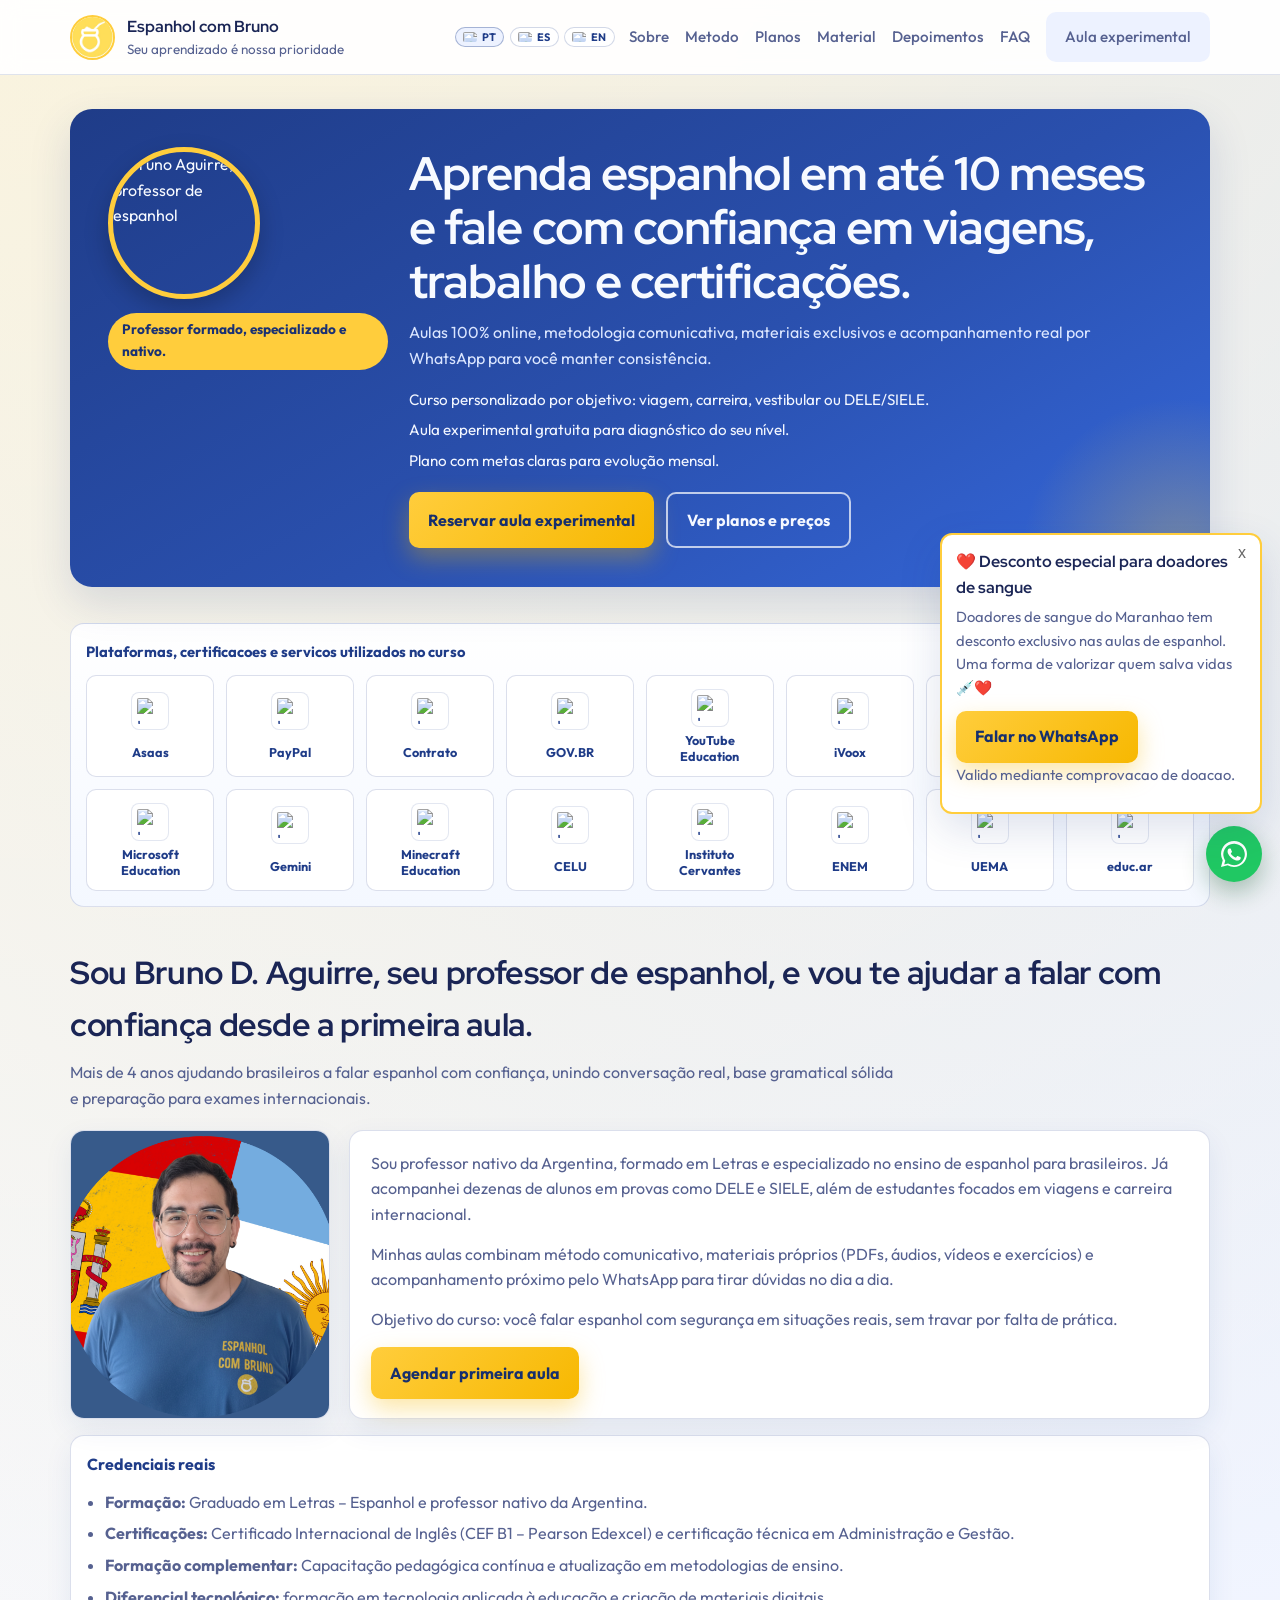
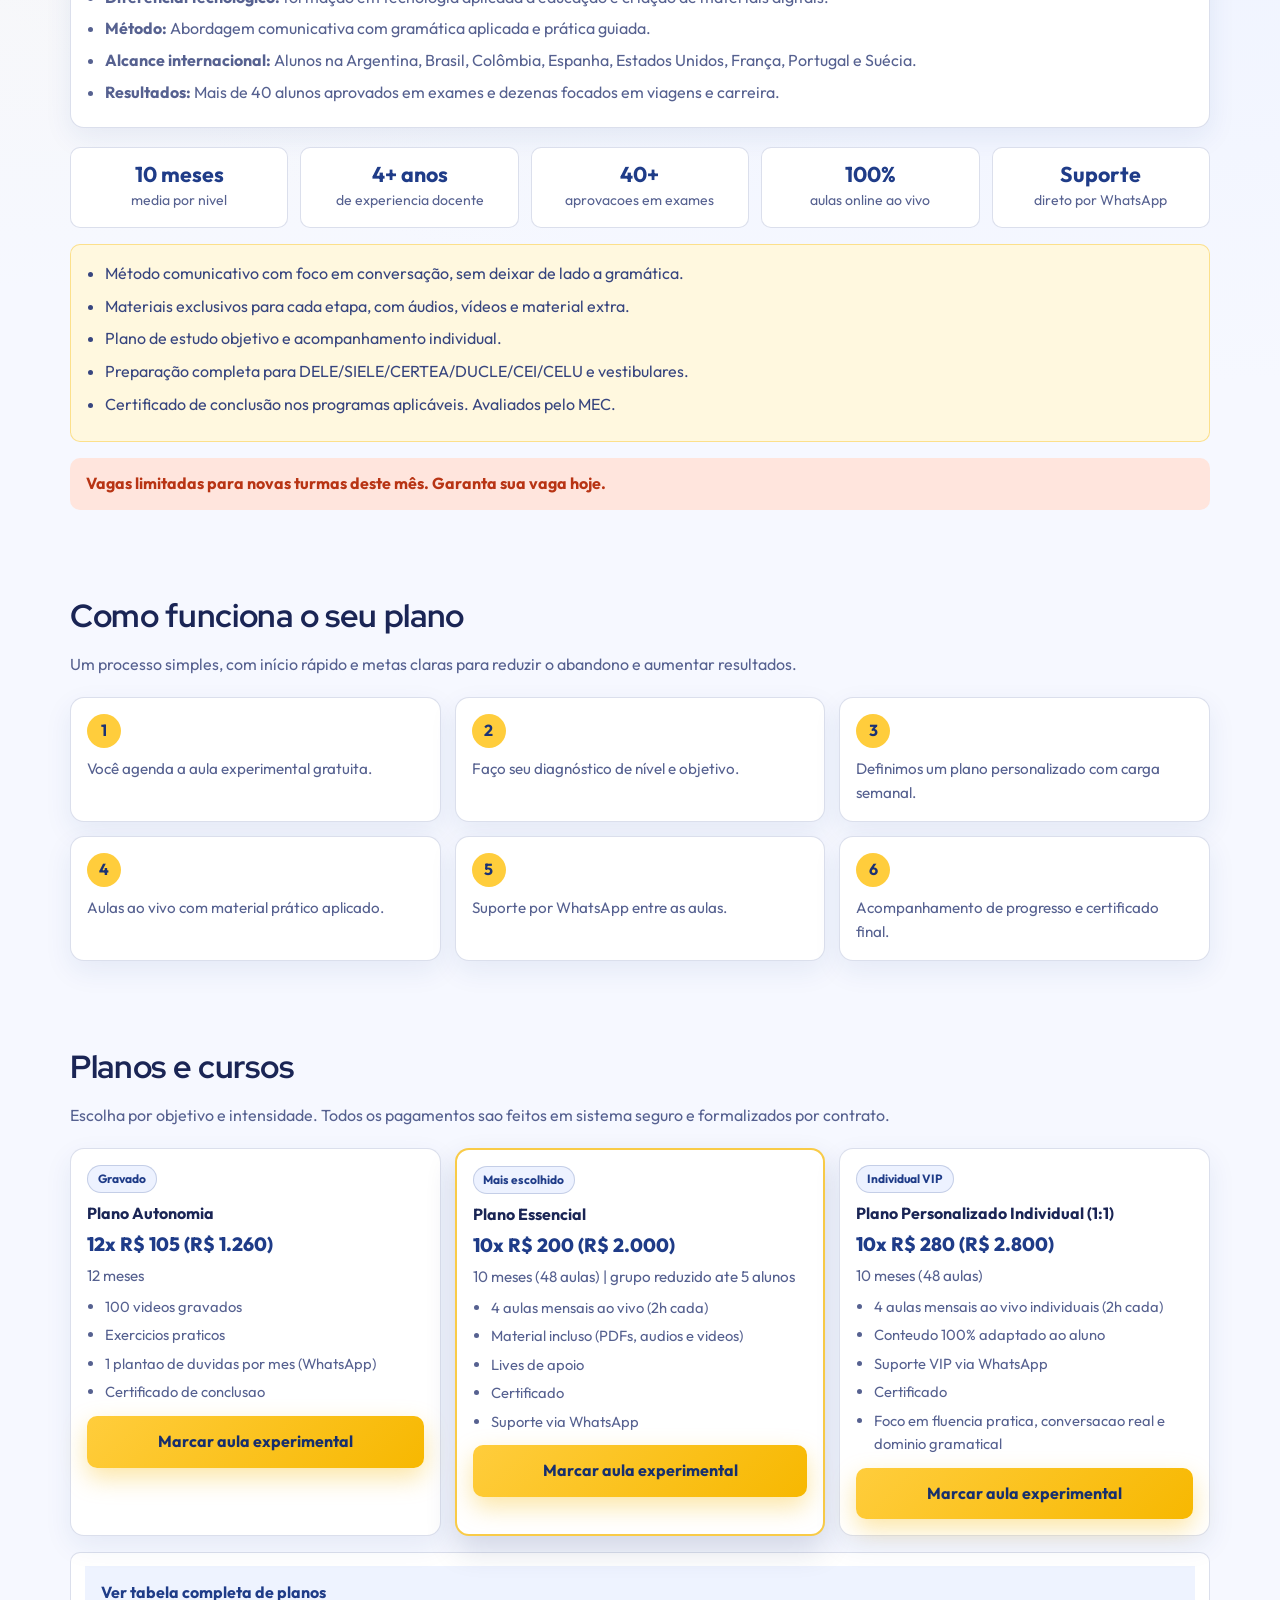
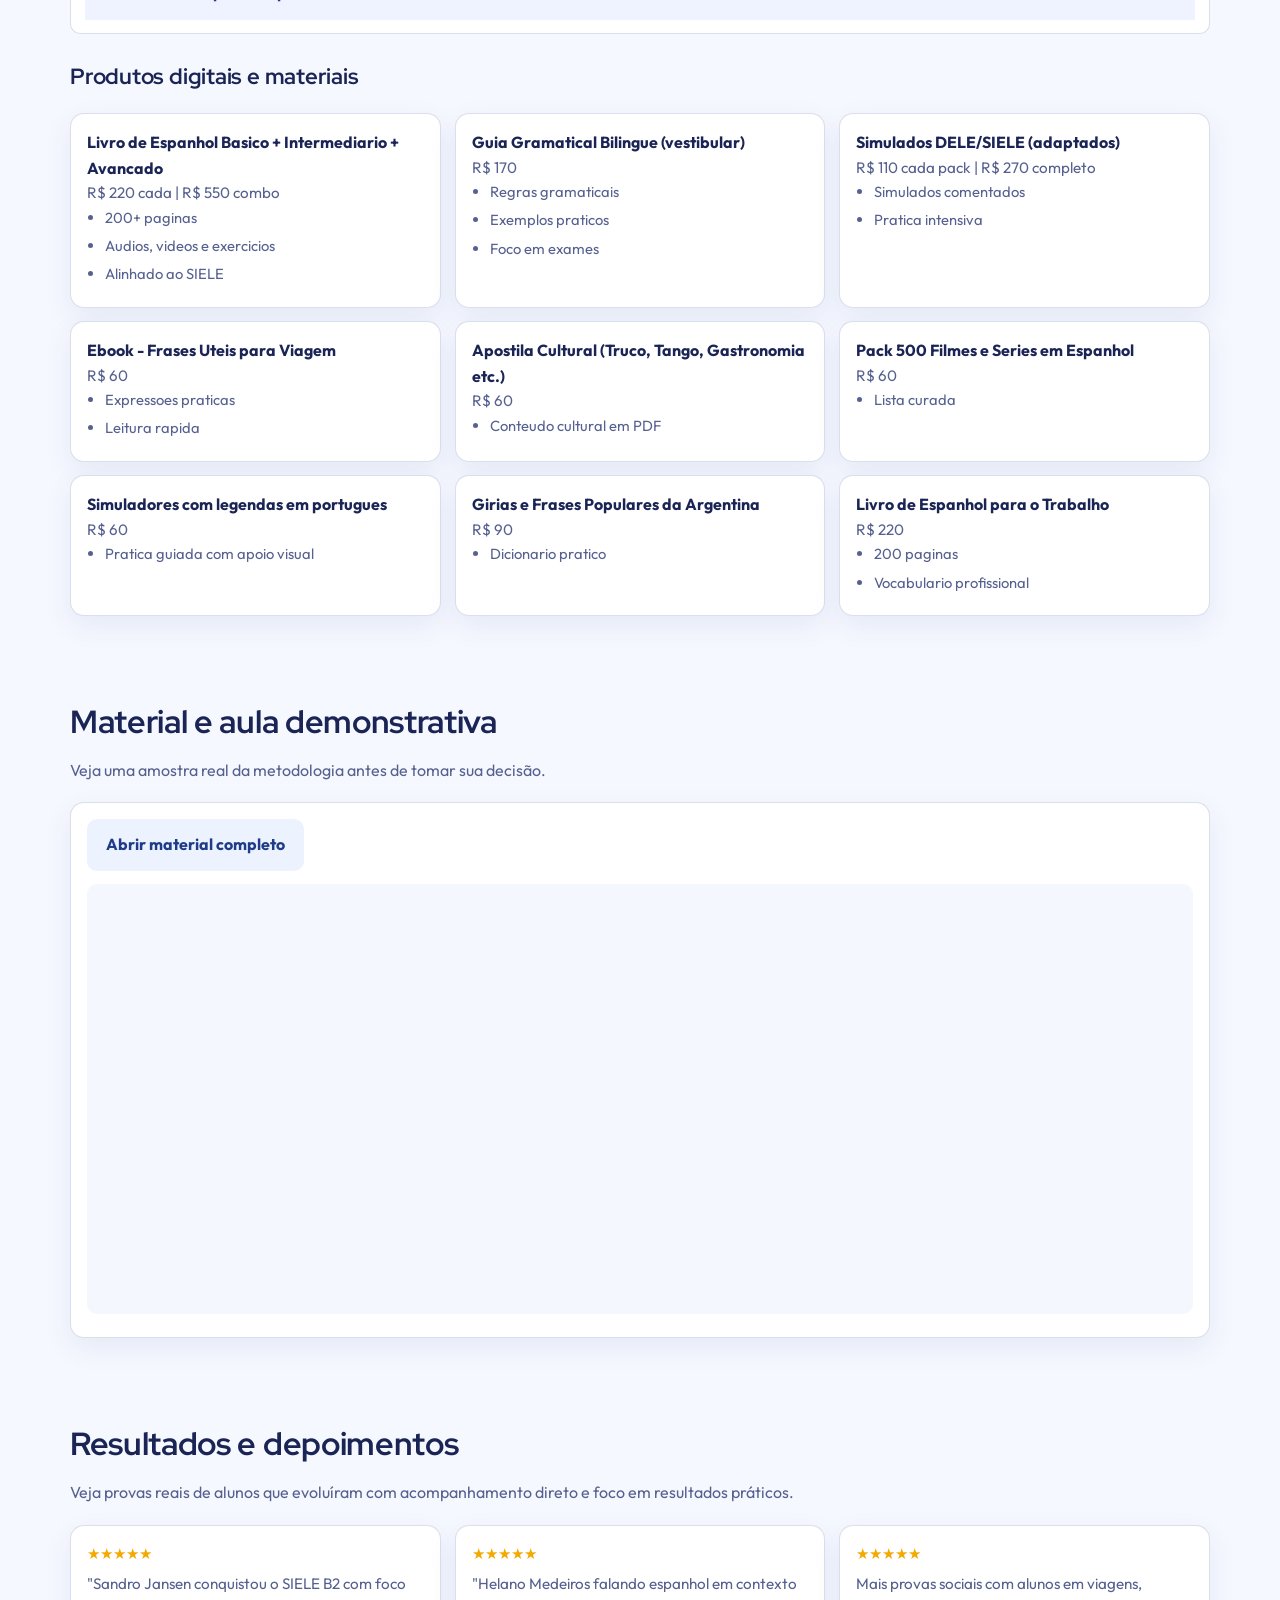
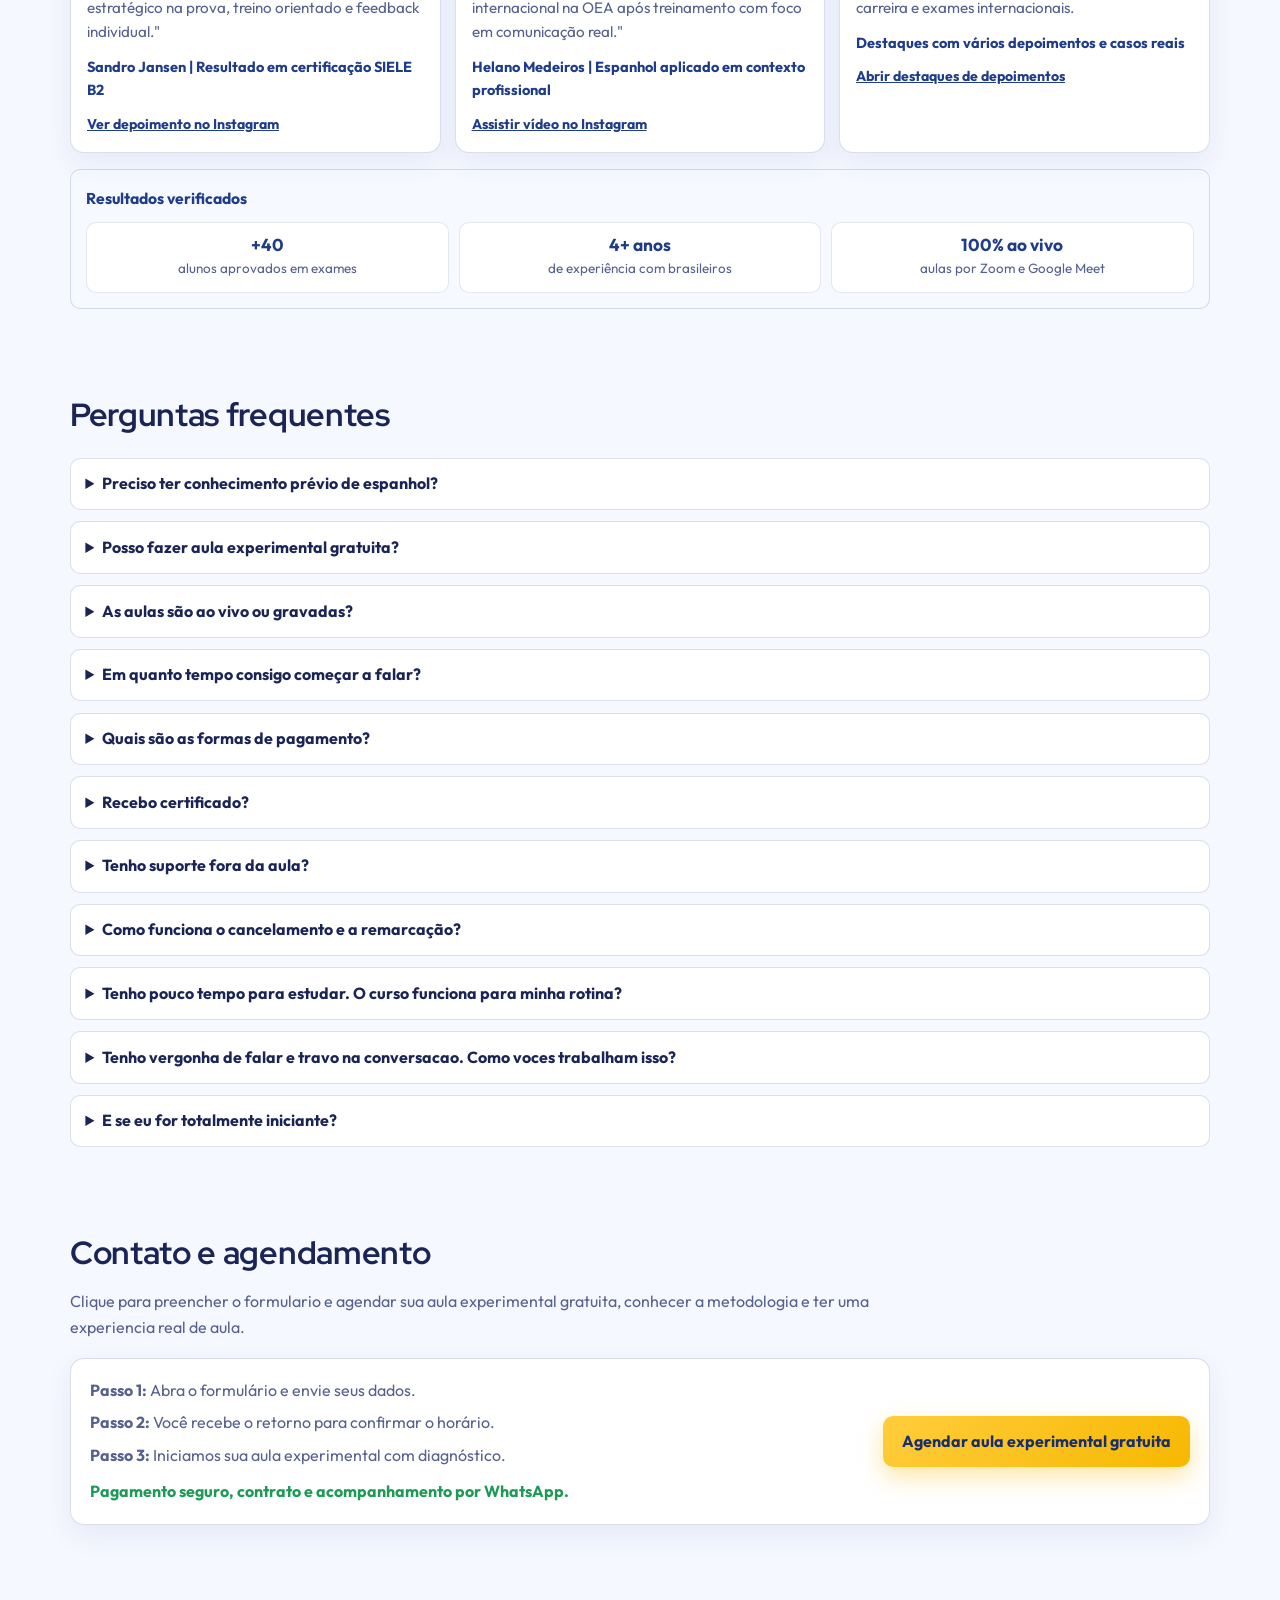
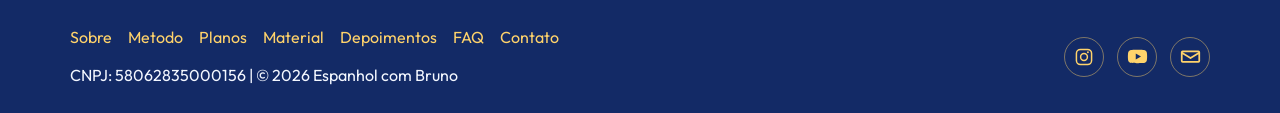
==== commit d0b2b934: "Añadido los pop ups." ====
--- a/index.html
+++ b/index.html
@@ -507,6 +507,17 @@
     border-radius: var(--radius-sm);
     padding: 0.85rem 1rem;
     font-weight: 700;
+  }
+
+  .popup-secondary {
+    border-color: rgba(29, 155, 86, 0.45);
+    box-shadow: 0 16px 42px rgba(11, 94, 49, 0.18);
+  }
+
+  .solidarity-note {
+    margin-top: 0.35rem;
+    font-size: 0.88rem;
+    color: var(--muted);
   }
 
   .process-grid,
@@ -1542,9 +1553,17 @@
   </div>
   <div class="popup" id="promoPopup" aria-live="polite">
     <button class="popup-close" id="closePromo" aria-label="Fechar">x</button>
-    <h4>Desconto especial</h4>
-    <p>Doadores de sangue do Maranhao tem condicao especial nas aulas. Fale comigo no WhatsApp.</p>
+    <h4>&#10084;&#65039; Desconto especial para doadores de sangue</h4>
+    <p>Doadores de sangue do Maranhao tem desconto exclusivo nas aulas de espanhol. Uma forma de valorizar quem salva vidas &#128137;&#10084;&#65039;</p>
     <a class="btn btn-primary" href="https://wa.me/98986070648?text=Oi%20Bruno!%20Sou%20doador%20de%20sangue%20e%20gostaria%20de%20saber%20sobre%20o%20desconto." target="_blank" rel="noopener">Falar no WhatsApp</a>
+    <p class="solidarity-note">Valido mediante comprovacao de doacao.</p>
+  </div>
+  <div class="popup popup-secondary" id="solidarityPopup" aria-live="polite">
+    <button class="popup-close" id="closeSolidarity" aria-label="Fechar">x</button>
+    <h4>&#10024; Aprenda espanhol e ajude caes e gatos resgatados &#10024;</h4>
+    <p>&#128062; @patinhasmarimiau e Espanhol com Bruno fecharam uma parceria especial.</p>
+    <p><strong>Ao doar R$ 160, voce ajuda os bichinhos resgatados e recebe um curso completo de espanhol gratuitamente.</strong></p>
+    <a class="btn btn-primary" href="https://wa.me/98986070648?text=Oi%20Bruno!%20Quero%20saber%20detalhes%20das%20aulas%20e%20a%20disponibilidade%20da%20parceria%20com%20a%20Patinhas." target="_blank" rel="noopener">Perguntar detalhes no WhatsApp</a>
   </div>
 
   <a href="https://wa.me/98986070648" target="_blank" rel="noopener" class="whatsapp-float" aria-label="Abrir conversa no WhatsApp">
@@ -1582,15 +1601,28 @@
 
     const popup = document.getElementById("promoPopup");
     const closePromo = document.getElementById("closePromo");
-    const popupDismissed = localStorage.getItem("promoPopupDismissed") === "true";
-
-    if (!popupDismissed) {
+    const solidarityPopup = document.getElementById("solidarityPopup");
+    const closeSolidarity = document.getElementById("closeSolidarity");
+    const promoPopupDismissed = localStorage.getItem("promoPopupDismissed") === "true";
+    const solidarityPopupDismissed = localStorage.getItem("solidarityPopupDismissed") === "true";
+
+    if (!promoPopupDismissed) {
       setTimeout(() => popup.classList.add("visible"), 2200);
+    } else if (!solidarityPopupDismissed) {
+      setTimeout(() => solidarityPopup.classList.add("visible"), 2200);
     }
 
     closePromo.addEventListener("click", () => {
       popup.classList.remove("visible");
       localStorage.setItem("promoPopupDismissed", "true");
+      if (!solidarityPopupDismissed) {
+        setTimeout(() => solidarityPopup.classList.add("visible"), 700);
+      }
+    });
+
+    closeSolidarity.addEventListener("click", () => {
+      solidarityPopup.classList.remove("visible");
+      localStorage.setItem("solidarityPopupDismissed", "true");
     });
     function normalizeLang(value) {
       const lang = (value || "pt").toLowerCase();
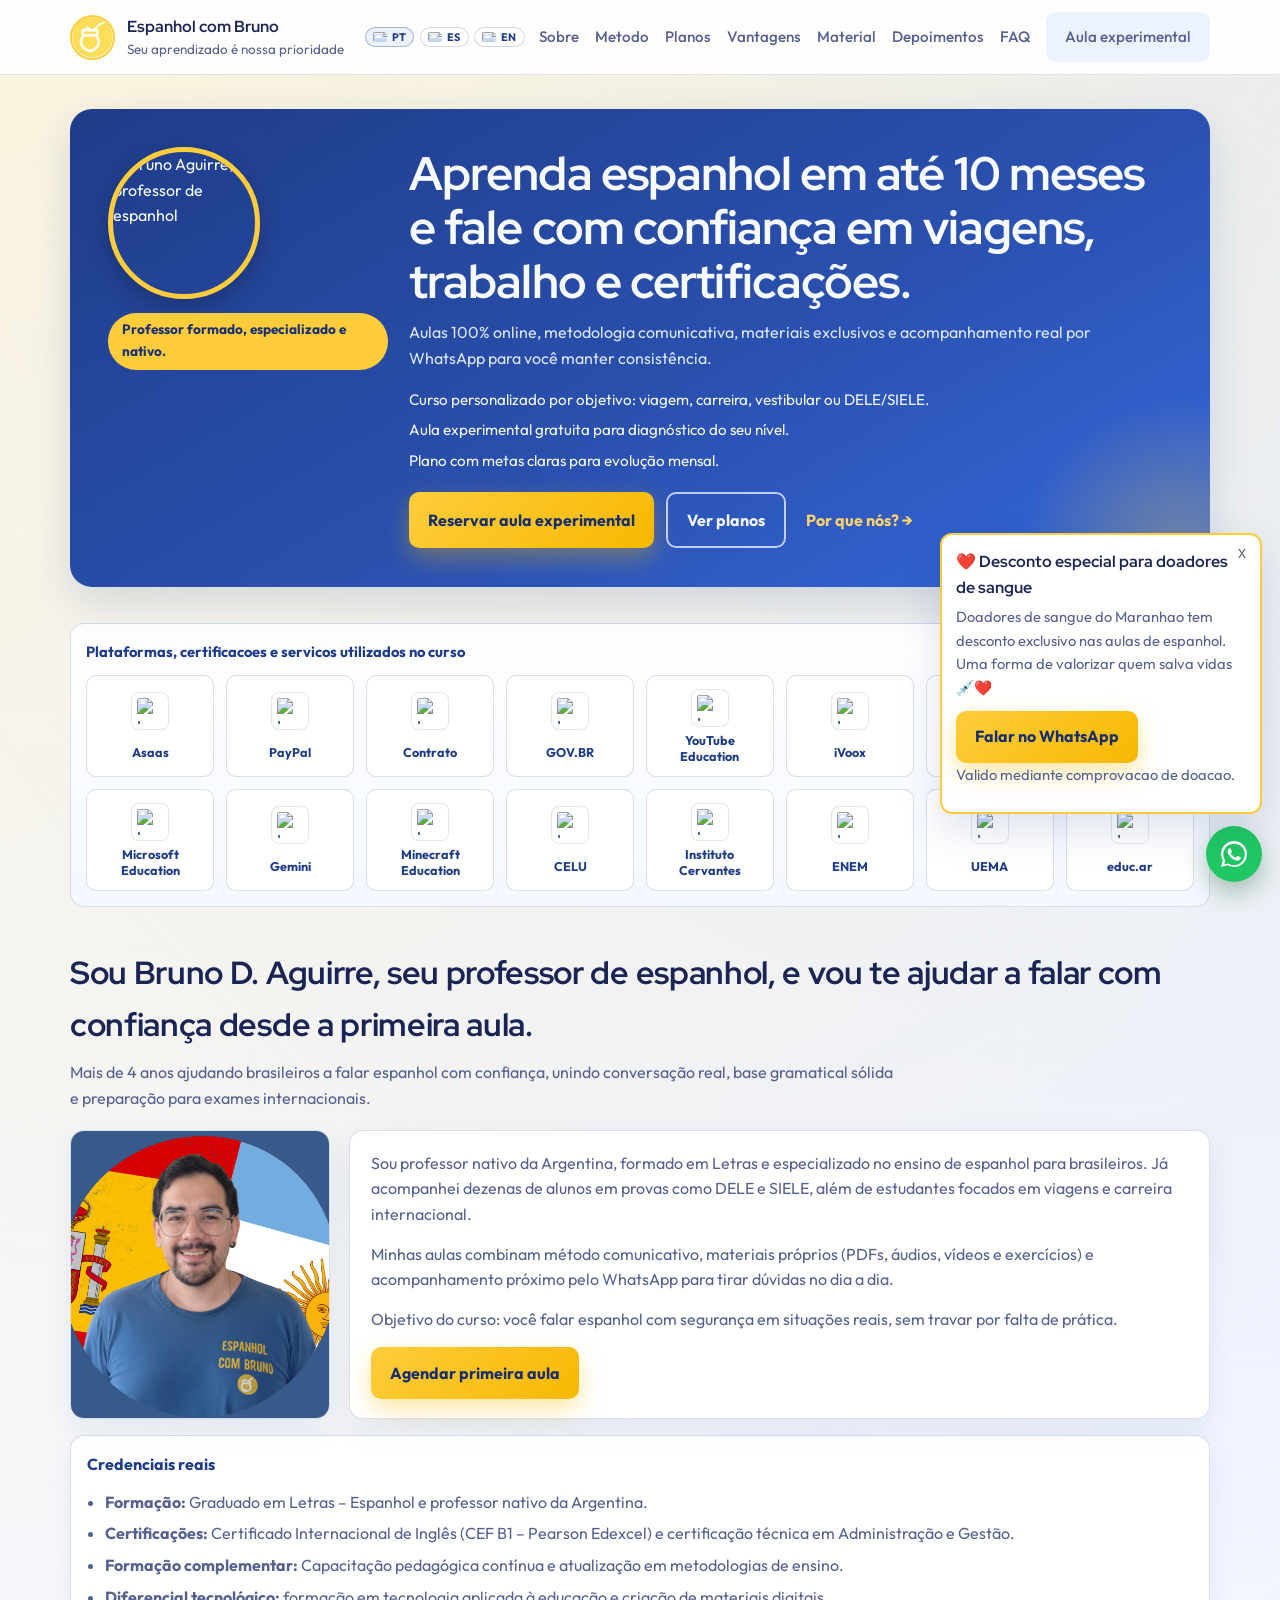
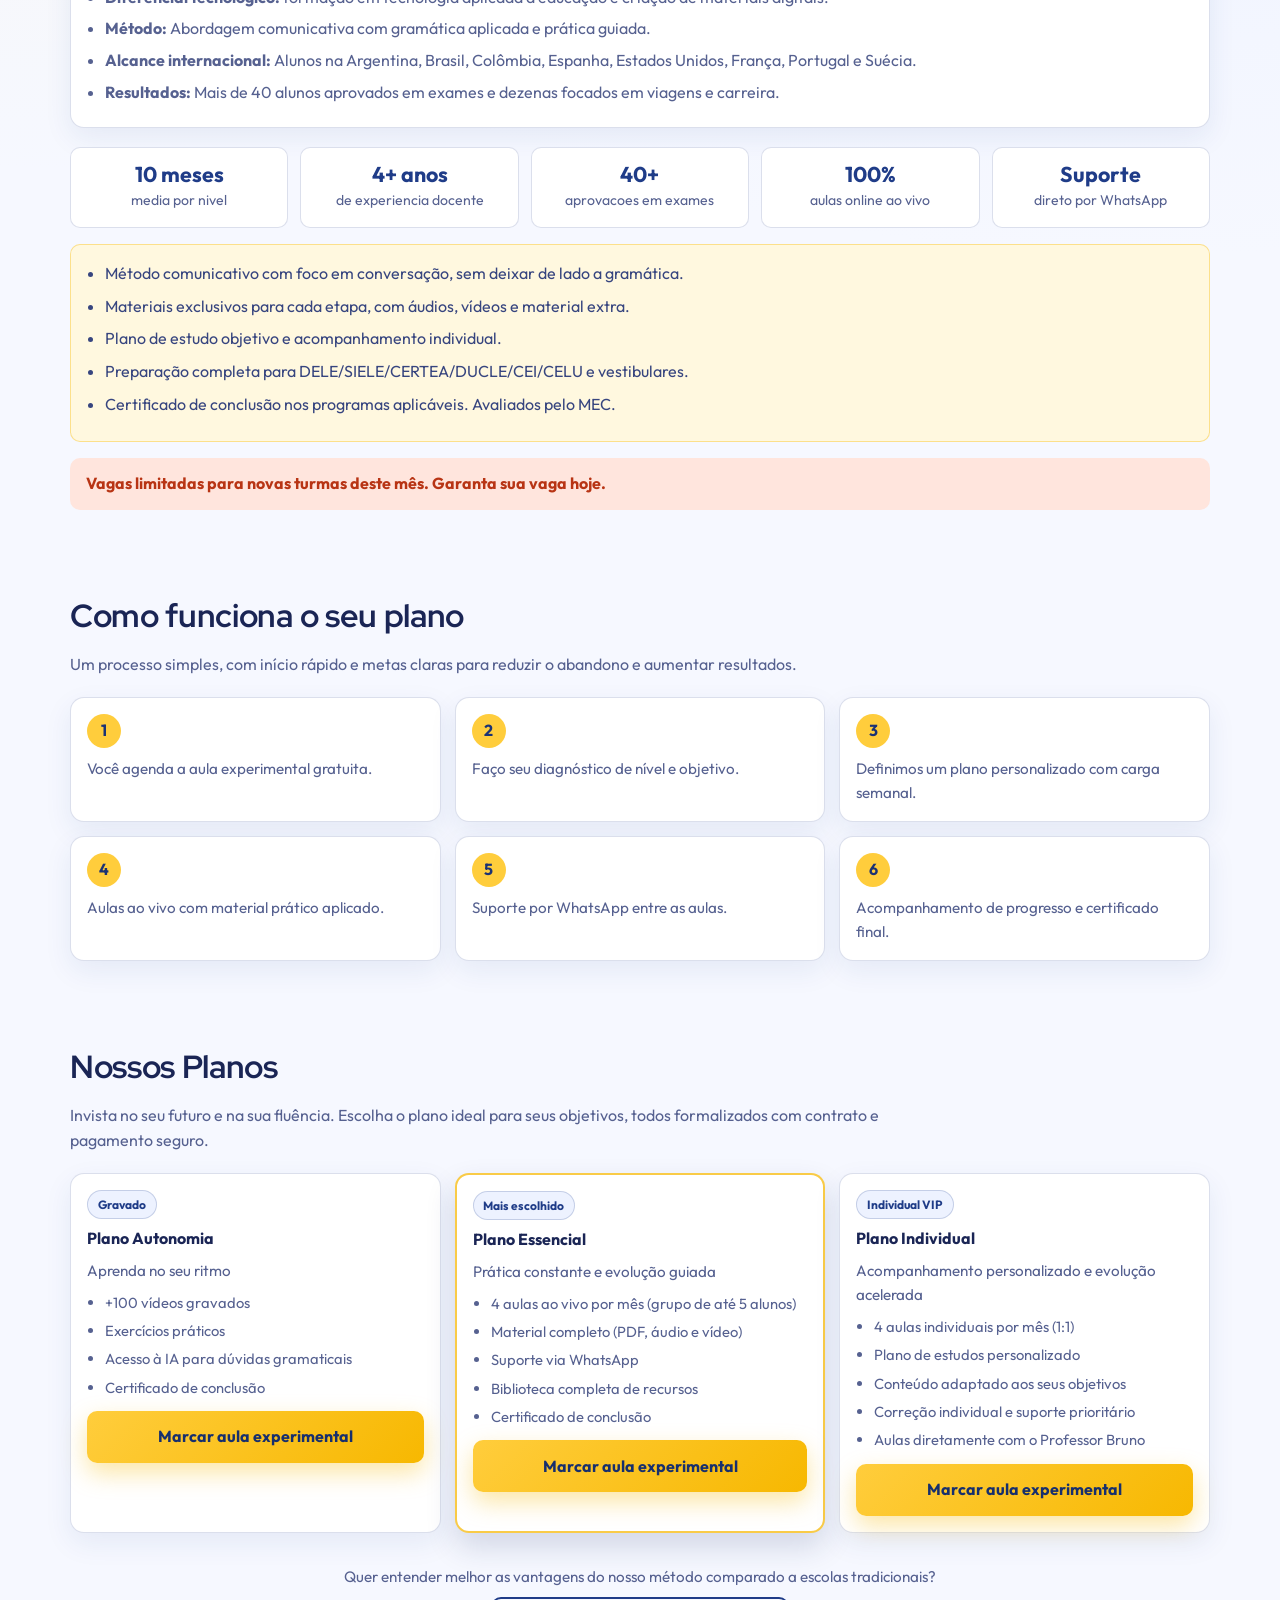
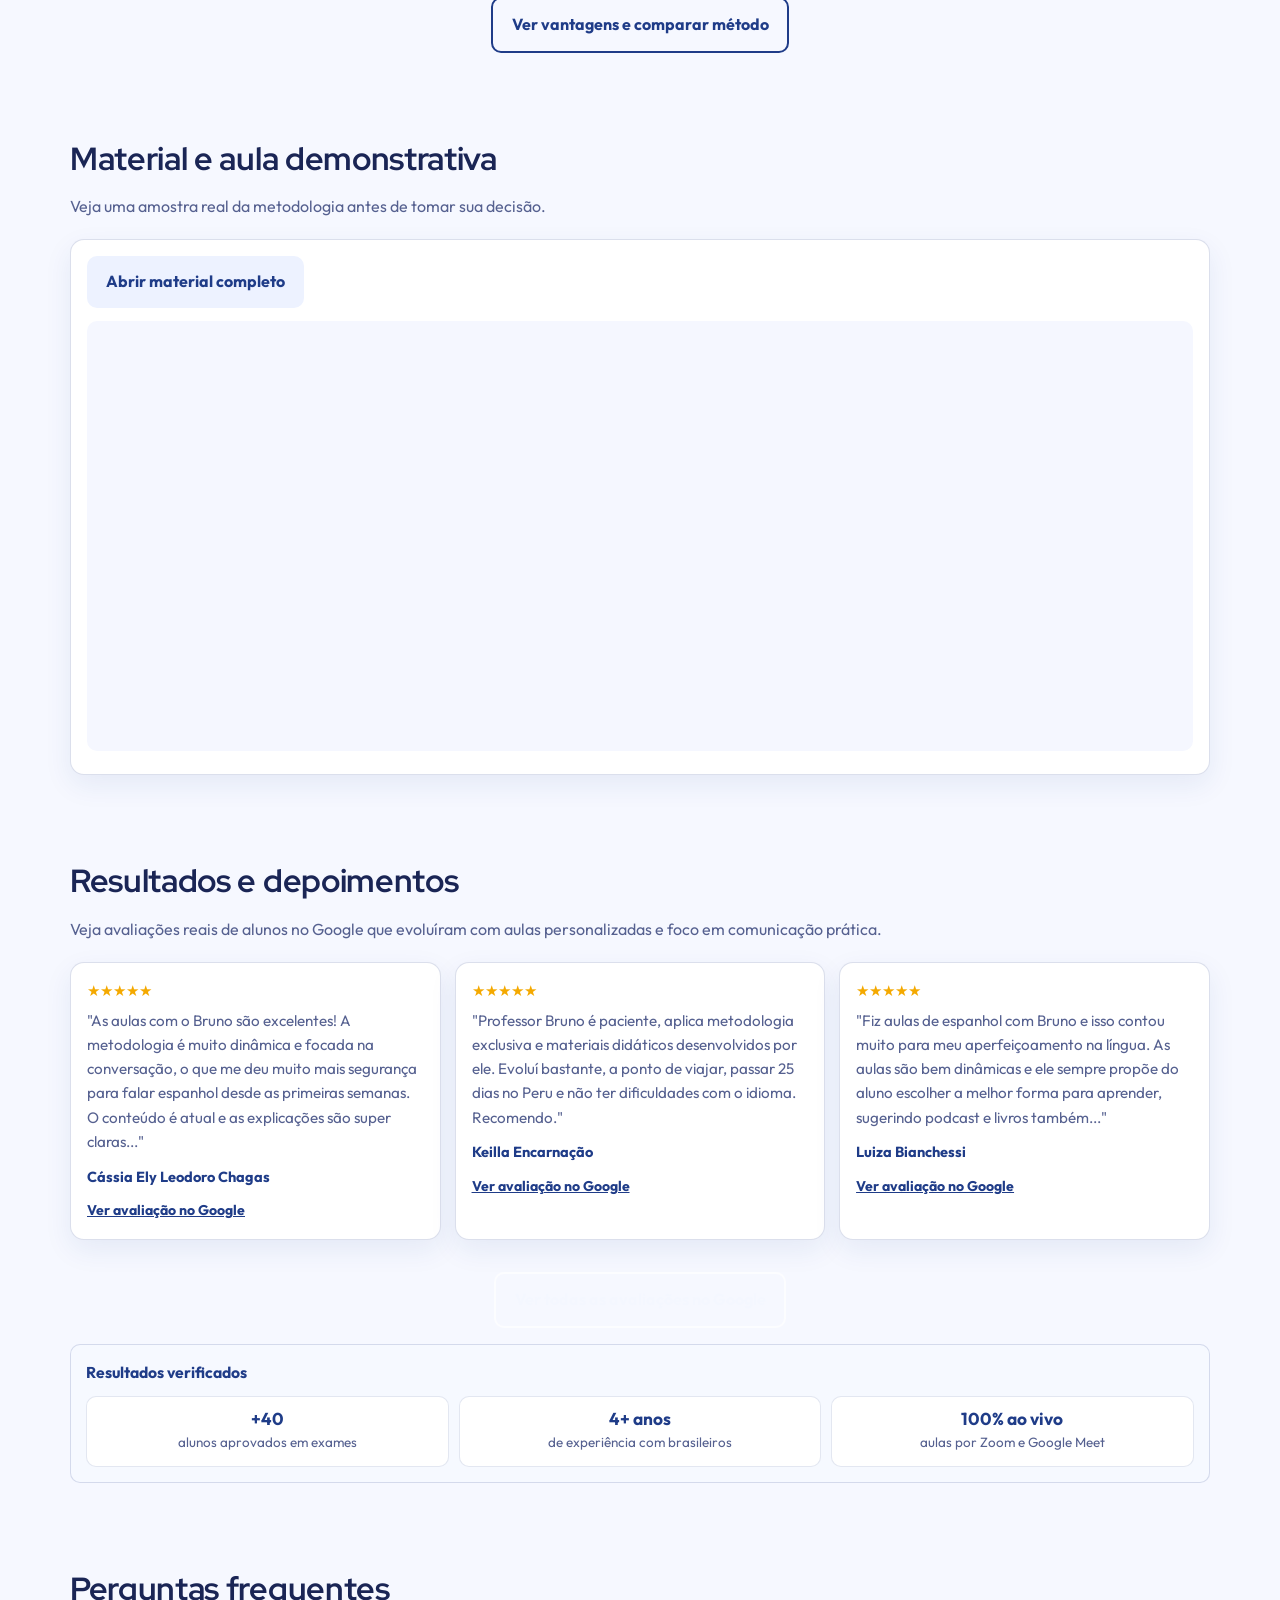
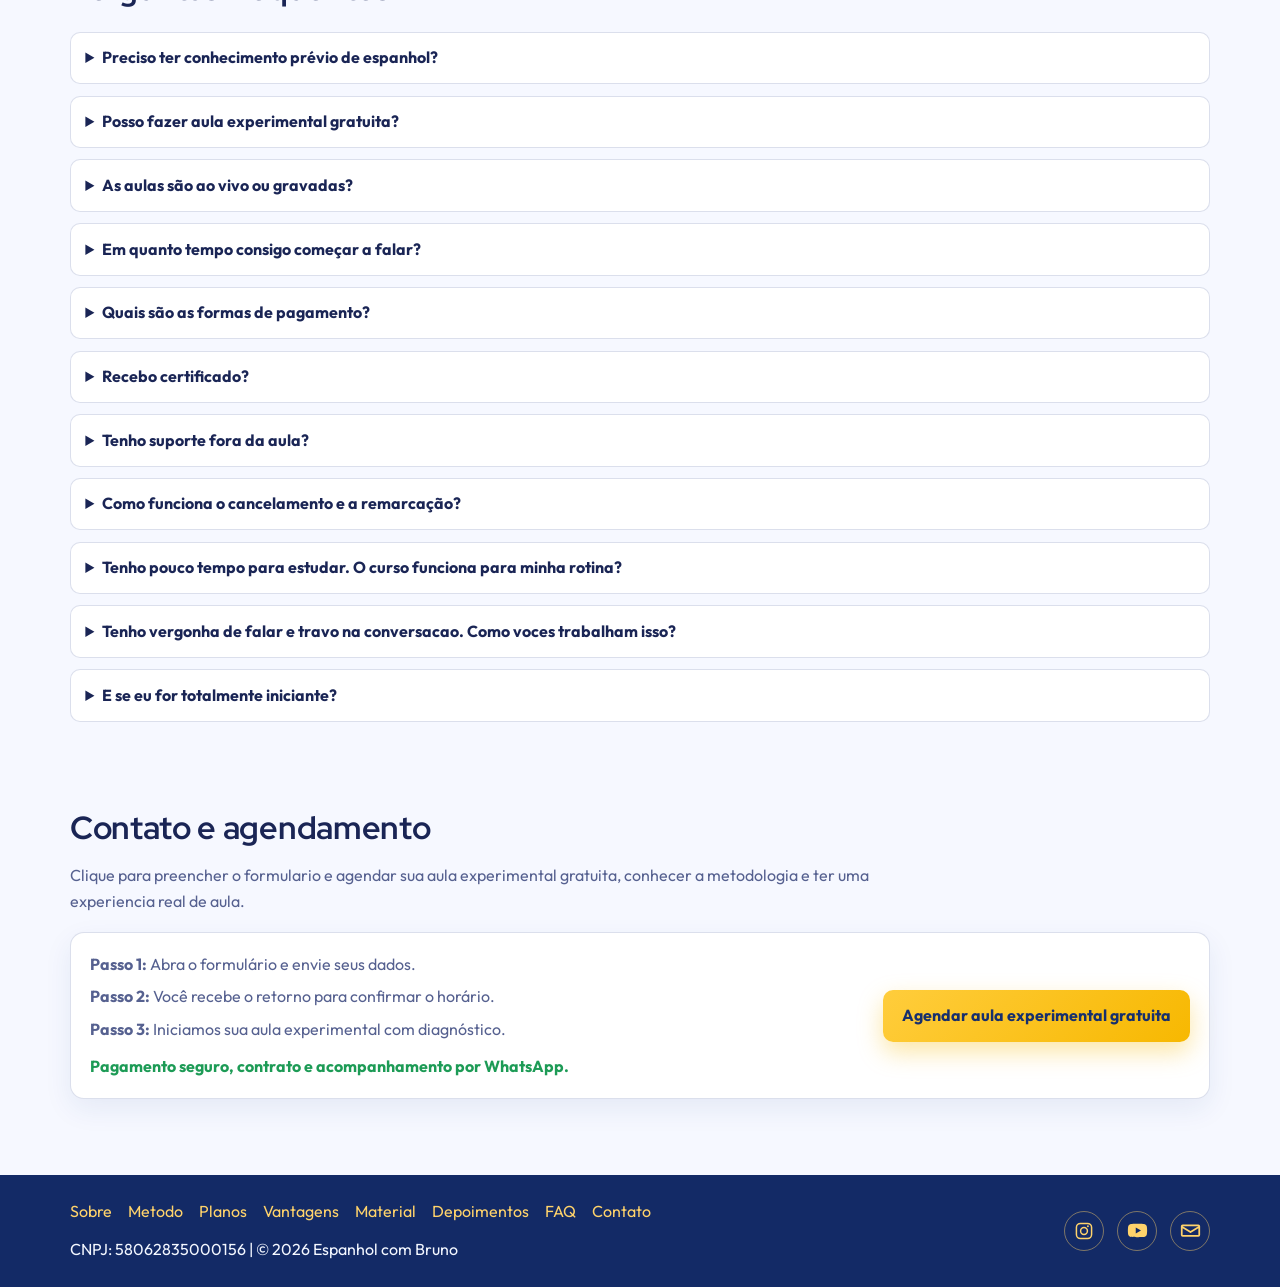
==== commit 8420ed12: "Updates." ====
--- a/index.html
+++ b/index.html
@@ -66,909 +66,7 @@
   ]
 }
 </script>
-<style>
-  :root {
-    --bg: #f6f8ff;
-    --surface: #ffffff;
-    --surface-soft: #edf2ff;
-    --text: #1a2555;
-    --muted: #566190;
-    --primary: #1f3c88;
-    --primary-strong: #17306d;
-    --accent: #ffcd3c;
-    --accent-strong: #f7b801;
-    --success: #1d9b56;
-    --danger-soft: #ffe5dd;
-    --danger: #b83414;
-    --line: rgba(31, 60, 136, 0.16);
-    --shadow: 0 16px 42px rgba(31, 60, 136, 0.15);
-    --radius-lg: 22px;
-    --radius-md: 14px;
-    --radius-sm: 10px;
-  }
-
-  * { box-sizing: border-box; }
-  html { scroll-behavior: smooth; }
-
-  body {
-    margin: 0;
-    font-family: "Outfit", sans-serif;
-    color: var(--text);
-    line-height: 1.6;
-    background:
-      radial-gradient(circle at 5% -10%, #fff4d2 0%, transparent 35%),
-      radial-gradient(circle at 90% 0%, #dce7ff 0%, transparent 30%),
-      var(--bg);
-  }
-
-  img { max-width: 100%; display: block; }
-  .container { width: min(1140px, 92vw); margin: 0 auto; }
-
-  .section { padding: 2.5rem 0; }
-  .section-title {
-    margin: 0;
-    font-family: "Red Hat Display", sans-serif;
-    font-size: clamp(1.5rem, 2.5vw, 2.15rem);
-    letter-spacing: -0.01em;
-  }
-  .section-lead { margin: 0.65rem 0 0; color: var(--muted); max-width: 75ch; }
-
-  .card {
-    background: var(--surface);
-    border: 1px solid var(--line);
-    border-radius: var(--radius-md);
-    box-shadow: 0 10px 28px rgba(31, 60, 136, 0.08);
-  }
-
-  .btn {
-    display: inline-flex;
-    align-items: center;
-    justify-content: center;
-    gap: 0.4rem;
-    border: 0;
-    border-radius: 10px;
-    text-decoration: none;
-    cursor: pointer;
-    padding: 0.82rem 1.18rem;
-    font-weight: 700;
-    font-family: inherit;
-    transition: transform 0.2s ease, box-shadow 0.2s ease;
-  }
-
-  .btn:hover, .btn:focus-visible { transform: translateY(-2px); }
-
-  .btn-primary {
-    color: #172f6d;
-    background: linear-gradient(135deg, var(--accent) 0%, var(--accent-strong) 100%);
-    box-shadow: 0 10px 24px rgba(247, 184, 1, 0.35);
-  }
-
-  .btn-outline {
-    color: #f4f7ff;
-    border: 2px solid rgba(255, 255, 255, 0.7);
-    background: transparent;
-  }
-
-  .btn-light {
-    color: var(--primary);
-    background: var(--surface-soft);
-  }
-
-  .site-header {
-    position: sticky;
-    top: 0;
-    z-index: 1000;
-    backdrop-filter: blur(9px);
-    background: rgba(255, 255, 255, 0.92);
-    border-bottom: 1px solid rgba(31, 60, 136, 0.14);
-  }
-
-  .header-inner {
-    min-height: 74px;
-    display: flex;
-    align-items: center;
-    justify-content: space-between;
-    gap: 0.9rem;
-  }
-
-  .brand {
-    display: flex;
-    align-items: center;
-    gap: 0.75rem;
-    text-decoration: none;
-    color: inherit;
-  }
-
-  .brand img {
-    width: 45px;
-    height: 45px;
-    border-radius: 50%;
-    object-fit: cover;
-    border: 2px solid var(--accent);
-  }
-
-  .brand strong {
-    font-family: "Red Hat Display", sans-serif;
-    display: block;
-    font-size: 1.03rem;
-  }
-
-  .brand small {
-    display: block;
-    color: var(--muted);
-    font-size: 0.84rem;
-  }
-
-  .menu-toggle {
-    display: none;
-    border: 0;
-    background: var(--surface-soft);
-    color: var(--primary);
-    font-weight: 700;
-    font-family: inherit;
-    border-radius: 8px;
-    padding: 0.48rem 0.78rem;
-    cursor: pointer;
-  }
-
-  .main-nav {
-    display: flex;
-    align-items: center;
-    gap: 1rem;
-  }
-
-  .main-nav a {
-    text-decoration: none;
-    color: var(--muted);
-    font-weight: 500;
-    font-size: 0.95rem;
-  }
-
-  .main-nav a:hover, .main-nav a:focus-visible { color: var(--primary); }
-  .lang-switch {
-    display: inline-flex;
-    align-items: center;
-    gap: 0.35rem;
-    margin-left: auto;
-  }
-
-  .lang-btn {
-    border: 1px solid rgba(31, 60, 136, 0.2);
-    background: #fff;
-    color: var(--primary);
-    border-radius: 999px;
-    padding: 0.2rem 0.45rem;
-    display: inline-flex;
-    align-items: center;
-    gap: 0.3rem;
-    cursor: pointer;
-    font-weight: 700;
-    font-family: inherit;
-    line-height: 1;
-  }
-
-  .lang-btn img {
-    width: 14px;
-    height: 10px;
-    border-radius: 2px;
-  }
-
-  .lang-btn small {
-    font-size: 0.68rem;
-    letter-spacing: 0.02em;
-  }
-
-  .lang-btn.active {
-    background: var(--surface-soft);
-    border-color: rgba(31, 60, 136, 0.35);
-  }
-
-  .translate-host {
-    position: absolute;
-    left: -9999px;
-    top: 0;
-    width: 1px;
-    height: 1px;
-    overflow: hidden;
-  }
-  .goog-te-banner-frame,
-  .goog-te-banner-frame.skiptranslate,
-  iframe.goog-te-banner-frame,
-  .goog-te-balloon-frame,
-  #goog-gt-tt,
-  .goog-tooltip,
-  .goog-te-spinner-pos,
-  .goog-te-menu-frame,
-  .goog-logo-link {
-    display: none !important;
-  }
-
-  .goog-text-highlight {
-    background: transparent !important;
-    box-shadow: none !important;
-  }
-
-  body { top: 0 !important; }
-  .hero { padding: 2.1rem 0 1.3rem; }
-
-  .hero-panel {
-    position: relative;
-    overflow: hidden;
-    background: linear-gradient(150deg, #1f3c88 0%, #2a50ae 55%, #3568dc 100%);
-    border-radius: var(--radius-lg);
-    box-shadow: var(--shadow);
-    color: #f7faff;
-    padding: clamp(1.2rem, 3vw, 2.6rem);
-    display: grid;
-    grid-template-columns: 280px 1fr;
-    gap: 1.3rem;
-  }
-
-  .hero-panel::after {
-    content: "";
-    position: absolute;
-    right: -130px;
-    bottom: -130px;
-    width: 320px;
-    height: 320px;
-    border-radius: 50%;
-    background: radial-gradient(circle, rgba(255, 205, 60, 0.32) 0%, transparent 70%);
-  }
-
-  .hero-profile { position: relative; z-index: 1; }
-
-  .hero-profile img {
-    width: 152px;
-    height: 152px;
-    border-radius: 50%;
-    object-fit: cover;
-    border: 5px solid var(--accent);
-    box-shadow: 0 10px 24px rgba(0, 0, 0, 0.22);
-    margin-bottom: 0.85rem;
-  }
-
-  .badge {
-    display: inline-block;
-    border-radius: 999px;
-    padding: 0.42rem 0.82rem;
-    background: var(--accent);
-    color: #1a3173;
-    font-size: 0.85rem;
-    font-weight: 700;
-  }
-
-  .hero h1 {
-    margin: 0 0 0.75rem;
-    font-family: "Red Hat Display", sans-serif;
-    font-size: clamp(1.7rem, 3.7vw, 2.95rem);
-    line-height: 1.14;
-    letter-spacing: -0.02em;
-  }
-
-  .hero p { margin: 0; color: #dbe6ff; max-width: 64ch; }
-
-  .hero-points {
-    margin: 1rem 0 0;
-    padding: 0;
-    list-style: none;
-    display: grid;
-    gap: 0.4rem;
-  }
-
-  .hero-points li { color: #f2f6ff; font-size: 0.95rem; }
-
-  .hero-ctas {
-    margin-top: 1.2rem;
-    display: flex;
-    gap: 0.75rem;
-    flex-wrap: wrap;
-  }
-
-  .kpi-grid {
-    margin-top: 1.2rem;
-    display: grid;
-    gap: 0.75rem;
-    grid-template-columns: repeat(5, minmax(120px, 1fr));
-  }
-
-  .kpi {
-    border-radius: var(--radius-sm);
-    background: var(--surface);
-    border: 1px solid var(--line);
-    padding: 0.9rem;
-    text-align: center;
-  }
-
-  .kpi strong {
-    display: block;
-    font-size: 1.34rem;
-    line-height: 1.12;
-    color: var(--primary);
-  }
-
-  .kpi span { font-size: 0.88rem; color: var(--muted); }
-
-  .trust-strip {
-    margin-top: 1rem;
-  }
-  .trust-wrap {
-    border: 1px solid rgba(31, 60, 136, 0.16);
-    border-radius: var(--radius-md);
-    padding: 0.95rem;
-    background: linear-gradient(180deg, #ffffff 0%, #f4f8ff 100%);
-  }
-  .trust-headline {
-    margin: 0 0 0.75rem;
-    color: var(--primary);
-    font-weight: 700;
-    font-size: 0.92rem;
-  }
-  .trust-grid {
-    display: grid;
-    gap: 0.75rem;
-    grid-template-columns: repeat(auto-fit, minmax(120px, 1fr));
-  }
-  .trust-item {
-    border: 1px solid var(--line);
-    background: #fff;
-    border-radius: var(--radius-sm);
-    padding: 0.78rem 0.55rem;
-    text-align: center;
-    color: var(--primary);
-    display: grid;
-    gap: 0.42rem;
-    justify-items: center;
-    align-items: center;
-    transition: transform 0.2s ease, box-shadow 0.2s ease;
-  }
-  .trust-item:hover {
-    transform: translateY(-1px);
-    box-shadow: 0 10px 18px rgba(25, 48, 103, 0.12);
-  }
-  .trust-item span {
-    font-size: 0.79rem;
-    font-weight: 700;
-    line-height: 1.2;
-  }
-
-  .trust-logo-img {
-    width: 38px;
-    height: 38px;
-    object-fit: contain;
-    border-radius: 8px;
-    background: #fff;
-    border: 1px solid rgba(31, 60, 136, 0.12);
-    padding: 5px;
-  }
-
-  .trust-logo-badge {
-    width: 34px;
-    height: 34px;
-    border-radius: 8px;
-    display: grid;
-    place-items: center;
-    color: #fff;
-    font-size: 0.62rem;
-    font-weight: 800;
-    letter-spacing: 0.03em;
-  }
-
-  .trust-logo-badge.asaas { background: linear-gradient(135deg, #2141c6, #1b63d2); font-size: 0.54rem; }
-  .trust-logo-badge.dele { background: linear-gradient(135deg, #b31d1d, #d93434); }
-  .trust-logo-badge.siele { background: linear-gradient(135deg, #ff8f1f, #f7b801); color: #1d2f67; }
-
-  .credentials {
-    margin-top: 1rem;
-    padding: 1rem;
-  }
-
-  .credentials h3 {
-    margin: 0 0 0.72rem;
-    font-size: 1rem;
-    color: var(--primary);
-  }
-
-  .credentials ul {
-    margin: 0;
-    padding-left: 1.15rem;
-    color: var(--muted);
-  }
-
-  .credentials li { margin-bottom: 0.38rem; }
-
-  .about-grid {
-    margin-top: 1.2rem;
-    display: grid;
-    grid-template-columns: 260px 1fr;
-    gap: 1.2rem;
-  }
-
-  .about-photo { overflow: hidden; }
-  .about-photo img { height: 100%; object-fit: cover; min-height: 260px; }
-
-  .about-copy { padding: 1.2rem 1.3rem; }
-  .about-copy p { margin: 0 0 0.9rem; color: var(--muted); }
-
-  .benefits {
-    margin-top: 1rem;
-    padding: 1rem;
-    background: #fff8df;
-    border: 1px solid rgba(247, 184, 1, 0.38);
-    border-radius: var(--radius-sm);
-  }
-
-  .benefits ul { margin: 0; padding-left: 1.15rem; color: #37457f; }
-  .benefits li { margin-bottom: 0.45rem; }
-
-  .promo {
-    margin-top: 1rem;
-    background: var(--danger-soft);
-    color: var(--danger);
-    border-radius: var(--radius-sm);
-    padding: 0.85rem 1rem;
-    font-weight: 700;
-  }
-
-  .popup-secondary {
-    border-color: rgba(29, 155, 86, 0.45);
-    box-shadow: 0 16px 42px rgba(11, 94, 49, 0.18);
-  }
-
-  .solidarity-note {
-    margin-top: 0.35rem;
-    font-size: 0.88rem;
-    color: var(--muted);
-  }
-
-  .process-grid,
-  .proof-grid,
-  .plans-grid,
-  .catalog-grid {
-    margin-top: 1.2rem;
-    display: grid;
-    gap: 0.85rem;
-    grid-template-columns: repeat(3, minmax(0, 1fr));
-  }
-
-  .process-step,
-  .proof-card,
-  .plan-card,
-  .catalog-card {
-    padding: 1rem;
-  }
-
-  .process-step b {
-    width: 34px;
-    height: 34px;
-    border-radius: 50%;
-    display: inline-grid;
-    place-items: center;
-    background: var(--accent);
-    color: #1b3274;
-    margin-bottom: 0.55rem;
-  }
-
-  .process-step p,
-  .proof-card p,
-  .plan-card p,
-  .catalog-card p { margin: 0; color: var(--muted); font-size: 0.95rem; }
-
-  .proof-stars { color: #f4a900; font-size: 0.95rem; margin-bottom: 0.35rem; }
-  .proof-name { margin-top: 0.65rem; font-weight: 700; color: var(--primary); font-size: 0.91rem; }
-
-  .proof-link {
-    margin-top: 0.7rem;
-    display: inline-flex;
-    font-size: 0.88rem;
-    color: var(--primary);
-    font-weight: 700;
-  }
-
-  .plan-card {
-    display: flex;
-    flex-direction: column;
-    gap: 0.45rem;
-  }
-
-  .plan-card.featured {
-    border: 2px solid rgba(247, 184, 1, 0.72);
-    box-shadow: 0 14px 30px rgba(24, 43, 93, 0.16);
-    transform: translateY(-2px);
-  }
-
-  .pill-hot {
-    background: #f7b801;
-    color: #1b3274;
-    border-color: rgba(247, 184, 1, 0.85);
-  }
-
-  .pill {
-    width: fit-content;
-    border-radius: 999px;
-    padding: 0.24rem 0.62rem;
-    border: 1px solid rgba(31, 60, 136, 0.2);
-    background: var(--surface-soft);
-    color: var(--primary);
-    font-size: 0.75rem;
-    font-weight: 700;
-  }
-
-  .plan-card h3,
-  .catalog-card h3 { margin: 0; font-size: 1rem; color: var(--text); }
-
-  .price {
-    font-size: 1.2rem;
-    color: var(--primary);
-    font-weight: 800;
-    line-height: 1.2;
-  }
-
-  .plan-card ul,
-  .catalog-card ul {
-    margin: 0;
-    padding-left: 1.15rem;
-    color: var(--muted);
-    font-size: 0.92rem;
-  }
-
-  .plan-card li,
-  .catalog-card li { margin-bottom: 0.3rem; }
-
-  .table-wrap {
-    margin-top: 0;
-    overflow-x: auto;
-    border-radius: var(--radius-sm);
-    border: 1px solid var(--line);
-    background: var(--surface);
-  }
-
-  table {
-    width: 100%;
-    border-collapse: collapse;
-    min-width: 780px;
-    font-size: 0.92rem;
-  }
-
-  th, td {
-    text-align: left;
-    padding: 0.8rem;
-    border-bottom: 1px solid rgba(31, 60, 136, 0.12);
-    vertical-align: top;
-  }
-
-  th {
-    font-family: "Red Hat Display", sans-serif;
-    font-size: 0.9rem;
-    background: #f1f5ff;
-    color: var(--primary-strong);
-  }
-
-  .table-collapse {
-    margin-top: 1rem;
-    border: 1px solid var(--line);
-    border-radius: var(--radius-sm);
-    background: var(--surface);
-    overflow: hidden;
-  }
-  .table-collapse summary {
-    list-style: none;
-    cursor: pointer;
-    font-weight: 700;
-    color: var(--primary);
-    padding: 0.9rem 1rem;
-    background: #eef3ff;
-  }
-  .table-collapse summary::-webkit-details-marker { display: none; }
-  .table-collapse[open] summary { border-bottom: 1px solid var(--line); }
-
-  .table-note {
-    margin-top: 0.7rem;
-    color: var(--primary);
-    font-weight: 600;
-    font-size: 0.92rem;
-  }
-
-  .demo-panel {
-    margin-top: 1.2rem;
-    padding: 1rem;
-  }
-
-  .demo-link {
-    margin-bottom: 0.8rem;
-    display: inline-flex;
-  }
-
-  .demo-frame {
-    width: 100%;
-    height: 430px;
-    border: 0;
-    border-radius: 10px;
-    background: #f5f7ff;
-  }
-
-
-  .results-verified {
-    margin-top: 1rem;
-    border: 1px solid var(--line);
-    background: #f6f9ff;
-    border-radius: var(--radius-sm);
-    padding: 0.95rem;
-  }
-
-  .results-verified h3 {
-    margin: 0 0 0.72rem;
-    color: var(--primary);
-    font-size: 0.98rem;
-  }
-
-  .results-grid {
-    display: grid;
-    gap: 0.6rem;
-    grid-template-columns: repeat(3, minmax(0, 1fr));
-  }
-
-  .result-item {
-    background: #fff;
-    border: 1px solid rgba(31, 60, 136, 0.12);
-    border-radius: 10px;
-    padding: 0.72rem;
-    text-align: center;
-  }
-
-  .result-item strong {
-    display: block;
-    color: var(--primary);
-    font-size: 1.08rem;
-    line-height: 1.15;
-  }
-
-  .result-item span {
-    color: var(--muted);
-    font-size: 0.84rem;
-  }
-
-  .mobile-cta {
-    display: none;
-    position: fixed;
-    left: 12px;
-    right: 12px;
-    bottom: 10px;
-    z-index: 1300;
-    justify-content: center;
-  }
-
-  .mobile-cta .btn {
-    width: 100%;
-    justify-content: center;
-    box-shadow: 0 12px 24px rgba(16, 43, 106, 0.25);
-  }
-  .faq-grid {
-    margin-top: 1.1rem;
-    display: grid;
-    gap: 0.7rem;
-  }
-
-  details {
-    background: var(--surface);
-    border: 1px solid var(--line);
-    border-radius: 10px;
-    padding: 0.78rem 0.9rem;
-  }
-
-  summary { font-weight: 700; cursor: pointer; }
-  details p { margin: 0.52rem 0 0; color: var(--muted); }
-
-  .contact-panel {
-    margin-top: 1.1rem;
-    padding: 1.2rem;
-    display: grid;
-    grid-template-columns: 1fr auto;
-    gap: 1rem;
-    align-items: center;
-  }
-
-  .contact-panel p { margin: 0 0 0.42rem; color: var(--muted); }
-  .contract-note { margin-top: 0.7rem; color: var(--success); font-weight: 700; }
-
-  .site-footer {
-    margin-top: 2.2rem;
-    background: #132a66;
-    color: #f3f7ff;
-    padding: 1.55rem 0;
-  }
-
-  .footer-grid {
-    display: grid;
-    grid-template-columns: 1fr auto;
-    gap: 1rem;
-    align-items: center;
-  }
-
-  .footer-links {
-    display: flex;
-    gap: 1rem;
-    flex-wrap: wrap;
-  }
-
-  .footer-links a,
-  .site-footer a { color: #ffd36b; text-decoration: none; }
-  .footer-links a:hover,
-  .site-footer a:hover { text-decoration: underline; }
-
-  .footer-social {
-    display: flex;
-    gap: 0.8rem;
-    align-items: center;
-    justify-content: flex-end;
-  }
-
-  .footer-social a {
-    width: 40px;
-    height: 40px;
-    border-radius: 50%;
-    border: 1px solid rgba(255, 211, 107, 0.45);
-    display: grid;
-    place-items: center;
-    color: #ffd36b;
-    transition: transform 0.2s ease, background 0.2s ease;
-  }
-
-  .footer-social a:hover {
-    text-decoration: none;
-    background: rgba(255, 211, 107, 0.12);
-    transform: translateY(-1px);
-  }
-
-
-  .whatsapp-float {
-    position: fixed;
-    right: 18px;
-    bottom: 18px;
-    width: 56px;
-    height: 56px;
-    border-radius: 50%;
-    background: #20c863;
-    color: #fff;
-    display: grid;
-    place-items: center;
-    box-shadow: 0 10px 24px rgba(8, 80, 34, 0.32);
-    z-index: 1100;
-  }
-
-  .popup {
-    position: fixed;
-    right: 18px;
-    bottom: 86px;
-    width: min(322px, calc(100vw - 24px));
-    background: #fff;
-    border: 2px solid var(--accent);
-    border-radius: 12px;
-    box-shadow: var(--shadow);
-    padding: 0.9rem;
-    z-index: 1200;
-    display: none;
-  }
-
-  .popup.visible { display: block; animation: rise 0.35s ease; }
-  .popup h4 { margin: 0 0 0.3rem; font-family: "Red Hat Display", sans-serif; }
-  .popup p { margin: 0 0 0.72rem; color: var(--muted); font-size: 0.92rem; }
-
-  .popup-close {
-    position: absolute;
-    top: 8px;
-    right: 8px;
-    border: 0;
-    background: transparent;
-    font-size: 1rem;
-    color: #666;
-    cursor: pointer;
-  }
-
-  .reveal {
-    opacity: 0;
-    transform: translateY(14px);
-    transition: opacity 0.45s ease, transform 0.45s ease;
-  }
-
-  .reveal.in { opacity: 1; transform: none; }
-
-  @keyframes rise {
-    from { opacity: 0; transform: translateY(8px); }
-    to { opacity: 1; transform: translateY(0); }
-  }
-
-  @media (max-width: 980px) {
-    .hero-panel,
-    .about-grid { grid-template-columns: 1fr; }
-
-    .hero-profile {
-      display: flex;
-      align-items: center;
-      gap: 0.8rem;
-      flex-wrap: wrap;
-    }
-
-    .hero-profile img { margin: 0; }
-    .kpi-grid { grid-template-columns: repeat(3, minmax(0, 1fr)); }
-    .trust-grid { grid-template-columns: repeat(3, minmax(0, 1fr)); }
-
-    .process-grid,
-    .proof-grid,
-    .plans-grid,
-    .catalog-grid { grid-template-columns: repeat(2, minmax(0, 1fr)); }
-  }
-
-  @media (max-width: 760px) {
-    .menu-toggle { display: inline-flex; }
-    .lang-switch { margin-left: 0; }
-    .lang-btn small { display: none; }
-
-    .main-nav {
-      position: absolute;
-      left: 0;
-      right: 0;
-      top: 74px;
-      display: none;
-      flex-wrap: wrap;
-      justify-content: center;
-      gap: 0.75rem;
-      padding: 0.8rem 1rem;
-      background: #fff;
-      border-bottom: 1px solid rgba(31, 60, 136, 0.16);
-    }
-
-    .main-nav.open { display: flex; }
-
-    .kpi-grid,
-    .process-grid,
-    .proof-grid,
-    .plans-grid,
-    .catalog-grid,
-    .contact-panel,
-    .footer-grid,
-    .results-grid { grid-template-columns: 1fr; }
-
-    body { padding-bottom: 86px; }
-    .contact-panel .btn { width: 100%; }
-    .demo-frame { height: 350px; }
-    .trust-grid { grid-template-columns: repeat(2, minmax(0, 1fr)); }
-    .footer-social { justify-content: flex-start; }
-    .mobile-cta { display: flex; }
-    .whatsapp-float { bottom: 84px; }
-    .popup { bottom: 150px; }
-  }
-
-  @media (max-width: 560px) {
-    .header-inner {
-      min-height: 66px;
-      gap: 0.5rem;
-    }
-
-    .brand strong { font-size: 0.94rem; }
-    .brand small { font-size: 0.75rem; }
-
-    .lang-switch { gap: 0.25rem; }
-    .lang-btn {
-      padding: 0.18rem 0.38rem;
-      min-width: 36px;
-      justify-content: center;
-    }
-
-    .hero { padding-top: 1.25rem; }
-    .hero-panel { padding: 1rem; }
-    .hero h1 { font-size: clamp(1.45rem, 8vw, 1.95rem); }
-
-    .trust-grid { grid-template-columns: 1fr; }
-    .kpi-grid { grid-template-columns: repeat(2, minmax(0, 1fr)); }
-
-    .table-wrap { margin-inline: -0.25rem; }
-    .popup {
-      right: 12px;
-      left: 12px;
-      width: auto;
-    }
-  }
-</style>
+<link rel="stylesheet" href="style.css" />
 </head>
 <body>
   <div id="google_translate_element" class="translate-host" aria-hidden="true"></div>
@@ -1002,6 +100,7 @@
         <a href="#about">Sobre</a>
         <a href="#process">Metodo</a>
         <a href="#plans">Planos</a>
+        <a href="vantagens.html">Vantagens</a>
         <a href="#material">Material</a>
         <a href="#testimonials">Depoimentos</a>
         <a href="#faq">FAQ</a>
@@ -1029,7 +128,8 @@
             </ul>
             <div class="hero-ctas">
               <a class="btn btn-primary" href="#contact">Reservar aula experimental</a>
-              <a class="btn btn-outline" href="#plans">Ver planos e preços</a>
+              <a class="btn btn-outline" href="#plans">Ver planos</a>
+              <a href="vantagens.html" style="color: #ffd36b; font-weight: 700; text-decoration: none; display: inline-flex; align-items: center; margin-left: 0.5rem;">Por que nós? →</a>
             </div>
           </div>
         </div>
@@ -1185,189 +285,51 @@
 </section>
     <section id="plans" class="section">
       <div class="container">
-        <h2 class="section-title">Planos e cursos</h2>
-        <p class="section-lead">Escolha por objetivo e intensidade. Todos os pagamentos sao feitos em sistema seguro e formalizados por contrato.</p>
+        <h2 class="section-title">Nossos Planos</h2>
+        <p class="section-lead">Invista no seu futuro e na sua fluência. Escolha o plano ideal para seus objetivos, todos formalizados com contrato e pagamento seguro.</p>
         <div class="plans-grid">
           <article class="card plan-card reveal">
             <span class="pill">Gravado</span>
             <h3>Plano Autonomia</h3>
-            <div class="price">12x R$ 105 (R$ 1.260)</div>
-            <p>12 meses</p>
+            <p>Aprenda no seu ritmo</p>
             <ul>
-              <li>100 videos gravados</li>
-              <li>Exercicios praticos</li>
-              <li>1 plantao de duvidas por mes (WhatsApp)</li>
-              <li>Certificado de conclusao</li>
+              <li>+100 vídeos gravados</li>
+              <li>Exercícios práticos</li>
+              <li>Acesso à IA para dúvidas gramaticais</li>
+              <li>Certificado de conclusão</li>
             </ul>
             <a class="btn btn-primary" href="#contact">Marcar aula experimental</a>
           </article>
           <article class="card plan-card featured reveal">
             <span class="pill pill-hot">Mais escolhido</span>
             <h3>Plano Essencial</h3>
-            <div class="price">10x R$ 200 (R$ 2.000)</div>
-            <p>10 meses (48 aulas) | grupo reduzido ate 5 alunos</p>
+            <p>Prática constante e evolução guiada</p>
             <ul>
-              <li>4 aulas mensais ao vivo (2h cada)</li>
-              <li>Material incluso (PDFs, audios e videos)</li>
-              <li>Lives de apoio</li>
-              <li>Certificado</li>
+              <li>4 aulas ao vivo por mês (grupo de até 5 alunos)</li>
+              <li>Material completo (PDF, áudio e vídeo)</li>
               <li>Suporte via WhatsApp</li>
+              <li>Biblioteca completa de recursos</li>
+              <li>Certificado de conclusão</li>
             </ul>
             <a class="btn btn-primary" href="#contact">Marcar aula experimental</a>
           </article>
           <article class="card plan-card reveal">
             <span class="pill">Individual VIP</span>
-            <h3>Plano Personalizado Individual (1:1)</h3>
-            <div class="price">10x R$ 280 (R$ 2.800)</div>
-            <p>10 meses (48 aulas)</p>
+            <h3>Plano Individual</h3>
+            <p>Acompanhamento personalizado e evolução acelerada</p>
             <ul>
-              <li>4 aulas mensais ao vivo individuais (2h cada)</li>
-              <li>Conteudo 100% adaptado ao aluno</li>
-              <li>Suporte VIP via WhatsApp</li>
-              <li>Certificado</li>
-              <li>Foco em fluencia pratica, conversacao real e dominio gramatical</li>
+              <li>4 aulas individuais por mês (1:1)</li>
+              <li>Plano de estudos personalizado</li>
+              <li>Conteúdo adaptado aos seus objetivos</li>
+              <li>Correção individual e suporte prioritário</li>
+              <li>Aulas diretamente com o Professor Bruno</li>
             </ul>
             <a class="btn btn-primary" href="#contact">Marcar aula experimental</a>
           </article>
         </div>
-        <details class="table-collapse reveal">
-          <summary>Ver tabela completa de planos</summary>
-          <div class="table-wrap" aria-label="Tabela completa de planos">
-          <table>
-            <thead>
-              <tr>
-                <th>Modalidade / Curso</th>
-                <th>Preco no Cartao (R$)</th>
-                <th>Duracao</th>
-                <th>O que inclui</th>
-              </tr>
-            </thead>
-            <tbody>
-              <tr>
-                <td>Plano Autonomia (gravado)</td>
-                <td>12x R$ 105 (R$ 1.260)</td>
-                <td>12 meses</td>
-                <td>100 videos gravados, exercicios praticos, 1 plantao de duvidas por mes (WhatsApp), certificado de conclusao.</td>
-              </tr>
-              <tr>
-                <td>Plano Essencial (grupo reduzido - ate 5 alunos)</td>
-                <td>10x R$ 200 (R$ 2.000)</td>
-                <td>10 meses (48 aulas)</td>
-                <td>4 aulas mensais ao vivo (2h), material incluso (PDFs, audios e videos), lives de apoio, certificado, suporte via WhatsApp.</td>
-              </tr>
-              <tr>
-                <td>Plano Personalizado Individual (1:1)</td>
-                <td>10x R$ 280 (R$ 2.800)</td>
-                <td>10 meses (48 aulas)</td>
-                <td>4 aulas mensais ao vivo individuais (2h), conteudo 100% adaptado, suporte VIP via WhatsApp, certificado e foco em fluencia pratica.</td>
-              </tr>
-              <tr>
-                <td>Viva o Espanhol - Imersao Internacional</td>
-                <td>18x R$ 638,88 (R$ 11.500)</td>
-                <td>6 meses</td>
-                <td>3h de aula por semana, mentoria cultural individual, materiais exclusivos, certificado, viagem de imersao (Buenos Aires, Cusco/Machu Picchu, Santiago, Punta Cana e outros), bonus culturais.</td>
-              </tr>
-              <tr>
-                <td>Plano Certificacao Internacional (DELE / SIELE / outros)</td>
-                <td>12x R$ 91,66 (R$ 1.100)</td>
-                <td>3 meses</td>
-                <td>Treinamento nas 4 competencias (leitura, escrita, audicao e fala), estrategias praticas, simulados e feedback individual.</td>
-              </tr>
-              <tr>
-                <td>Dominio do Espanhol para Vestibular</td>
-                <td>12x R$ 75 (R$ 900)</td>
-                <td>3 meses</td>
-                <td>Preparacao para vestibulares, gramatica aplicada, compreensao de textos, simulados praticos e estrategias de prova.</td>
-              </tr>
-              <tr>
-                <td>Plano Intensivo de Espanhol - Do Zero a Fluencia</td>
-                <td>18x R$ 833,33 (R$ 15.000)</td>
-                <td>10 meses (255h)</td>
-                <td>5 dias por semana (2h/dia), do iniciante ao avancado (C2), conversacao acelerada, gramatica pratica, material incluso, acompanhamento individual e feedback constante.</td>
-              </tr>
-              <tr>
-                <td>Espanhol Gamificado (8 a 16 anos)</td>
-                <td>12x R$ 200 (R$ 2.400)</td>
-                <td>12 meses</td>
-                <td>Curso do zero ao A2, 4 aulas ao vivo por mes (2h), metodologia gamificada, 4 habilidades, conversacao guiada, materiais exclusivos, ambiente seguro, acompanhamento individual, suporte a familia e certificado.</td>
-              </tr>
-            </tbody>
-          </table>
-        </div>
-          <p class="table-note">Todos os pagamentos sao processados com seguranca via Asaas e formalizados por contrato.</p>
-        </details>
-        <h3 class="section-title" style="margin-top:1.55rem; font-size:1.38rem;">Produtos digitais e materiais</h3>
-        <div class="catalog-grid">
-          <article class="card catalog-card reveal">
-            <h3>Livro de Espanhol Basico + Intermediario + Avancado</h3>
-            <p>R$ 220 cada | R$ 550 combo</p>
-            <ul>
-              <li>200+ paginas</li>
-              <li>Audios, videos e exercicios</li>
-              <li>Alinhado ao SIELE</li>
-            </ul>
-          </article>
-          <article class="card catalog-card reveal">
-            <h3>Guia Gramatical Bilingue (vestibular)</h3>
-            <p>R$ 170</p>
-            <ul>
-              <li>Regras gramaticais</li>
-              <li>Exemplos praticos</li>
-              <li>Foco em exames</li>
-            </ul>
-          </article>
-          <article class="card catalog-card reveal">
-            <h3>Simulados DELE/SIELE (adaptados)</h3>
-            <p>R$ 110 cada pack | R$ 270 completo</p>
-            <ul>
-              <li>Simulados comentados</li>
-              <li>Pratica intensiva</li>
-            </ul>
-          </article>
-          <article class="card catalog-card reveal">
-            <h3>Ebook - Frases Uteis para Viagem</h3>
-            <p>R$ 60</p>
-            <ul>
-              <li>Expressoes praticas</li>
-              <li>Leitura rapida</li>
-            </ul>
-          </article>
-          <article class="card catalog-card reveal">
-            <h3>Apostila Cultural (Truco, Tango, Gastronomia etc.)</h3>
-            <p>R$ 60</p>
-            <ul>
-              <li>Conteudo cultural em PDF</li>
-            </ul>
-          </article>
-          <article class="card catalog-card reveal">
-            <h3>Pack 500 Filmes e Series em Espanhol</h3>
-            <p>R$ 60</p>
-            <ul>
-              <li>Lista curada</li>
-            </ul>
-          </article>
-          <article class="card catalog-card reveal">
-            <h3>Simuladores com legendas em portugues</h3>
-            <p>R$ 60</p>
-            <ul>
-              <li>Pratica guiada com apoio visual</li>
-            </ul>
-          </article>
-          <article class="card catalog-card reveal">
-            <h3>Girias e Frases Populares da Argentina</h3>
-            <p>R$ 90</p>
-            <ul>
-              <li>Dicionario pratico</li>
-            </ul>
-          </article>
-          <article class="card catalog-card reveal">
-            <h3>Livro de Espanhol para o Trabalho</h3>
-            <p>R$ 220</p>
-            <ul>
-              <li>200 paginas</li>
-              <li>Vocabulario profissional</li>
-            </ul>
-          </article>
+        <div style="text-align: center; margin-top: 2rem;" class="reveal">
+          <p style="margin-bottom: 0.5rem; color: var(--muted); font-size: 0.95rem;">Quer entender melhor as vantagens do nosso método comparado a escolas tradicionais?</p>
+          <a class="btn btn-outline-dark" href="vantagens.html">Ver vantagens e comparar método</a>
         </div>
       </div>
     </section>
@@ -1387,40 +349,48 @@
   <div class="container">
     <h2 class="section-title">Resultados e depoimentos</h2>
     <p class="section-lead">
-      Veja provas reais de alunos que evoluíram com acompanhamento direto e foco em resultados práticos.
+      Veja avaliações reais de alunos no Google que evoluíram com aulas personalizadas e foco em comunicação prática.
     </p>
 
     <div class="proof-grid">
       <article class="card proof-card reveal">
         <div class="proof-stars">&#9733;&#9733;&#9733;&#9733;&#9733;</div>
         <p>
-          "Sandro Jansen conquistou o SIELE B2 com foco estratégico na prova, treino orientado e feedback individual."
+          "As aulas com o Bruno são excelentes! A metodologia é muito dinâmica e focada na conversação, o que me deu muito mais segurança para falar espanhol desde as primeiras semanas. O conteúdo é atual e as explicações são super claras..."
         </p>
-        <div class="proof-name">Sandro Jansen | Resultado em certificação SIELE B2</div>
-        <a class="proof-link" href="https://www.instagram.com/p/DJm78n0vQdY/" target="_blank" rel="noopener">
-          Ver depoimento no Instagram
+        <div class="proof-name">Cássia Ely Leodoro Chagas</div>
+        <a class="proof-link" href="https://www.google.com/maps/place/Espanhol+com+Bruno/@-2.5044087,-44.2522916,21z/data=!4m6!3m5!1s0xadec7637daf0d9f7:0xd2705bcc7a06bbf7!8m2!3d-2.5044455!4d-44.2522878!16s%2Fg%2F11x01y85pg?entry=ttu&g_ep=EgoyMDI2MDcwOC4wIKXMDSoASAFQAw%3D%3D" target="_blank" rel="noopener">
+          Ver avaliação no Google
         </a>
       </article>
 
       <article class="card proof-card reveal">
         <div class="proof-stars">&#9733;&#9733;&#9733;&#9733;&#9733;</div>
         <p>
-          "Helano Medeiros falando espanhol em contexto internacional na OEA após treinamento com foco em comunicação real."
+          "Professor Bruno é paciente, aplica metodologia exclusiva e materiais didáticos desenvolvidos por ele. Evoluí bastante, a ponto de viajar, passar 25 dias no Peru e não ter dificuldades com o idioma. Recomendo."
         </p>
-        <div class="proof-name">Helano Medeiros | Espanhol aplicado em contexto profissional</div>
-        <a class="proof-link" href="https://www.instagram.com/p/DP4JUrLDs9u/" target="_blank" rel="noopener">
-          Assistir vídeo no Instagram
+        <div class="proof-name">Keilla Encarnação</div>
+        <a class="proof-link" href="https://www.google.com/maps/place/Espanhol+com+Bruno/@-2.5044087,-44.2522916,21z/data=!4m6!3m5!1s0xadec7637daf0d9f7:0xd2705bcc7a06bbf7!8m2!3d-2.5044455!4d-44.2522878!16s%2Fg%2F11x01y85pg?entry=ttu&g_ep=EgoyMDI2MDcwOC4wIKXMDSoASAFQAw%3D%3D" target="_blank" rel="noopener">
+          Ver avaliação no Google
         </a>
       </article>
 
       <article class="card proof-card reveal">
         <div class="proof-stars">&#9733;&#9733;&#9733;&#9733;&#9733;</div>
-        <p>Mais provas sociais com alunos em viagens, carreira e exames internacionais.</p>
-        <div class="proof-name">Destaques com vários depoimentos e casos reais</div>
-        <a class="proof-link" href="https://www.instagram.com/stories/highlights/18427523725017133/" target="_blank" rel="noopener">
-          Abrir destaques de depoimentos
+        <p>
+          "Fiz aulas de espanhol com Bruno e isso contou muito para meu aperfeiçoamento na língua. As aulas são bem dinâmicas e ele sempre propõe do aluno escolher a melhor forma para aprender, sugerindo podcast e livros também..."
+        </p>
+        <div class="proof-name">Luiza Bianchessi</div>
+        <a class="proof-link" href="https://www.google.com/maps/place/Espanhol+com+Bruno/@-2.5044087,-44.2522916,21z/data=!4m6!3m5!1s0xadec7637daf0d9f7:0xd2705bcc7a06bbf7!8m2!3d-2.5044455!4d-44.2522878!16s%2Fg%2F11x01y85pg?entry=ttu&g_ep=EgoyMDI2MDcwOC4wIKXMDSoASAFQAw%3D%3D" target="_blank" rel="noopener">
+          Ver avaliação no Google
         </a>
       </article>
+    </div>
+
+    <div style="text-align: center; margin-top: 2rem;" class="reveal">
+      <a class="btn btn-outline" href="https://www.google.com/maps/place/Espanhol+com+Bruno/@-2.5044087,-44.2522916,21z/data=!4m6!3m5!1s0xadec7637daf0d9f7:0xd2705bcc7a06bbf7!8m2!3d-2.5044455!4d-44.2522878!16s%2Fg%2F11x01y85pg?entry=ttu&g_ep=EgoyMDI2MDcwOC4wIKXMDSoASAFQAw%3D%3D" target="_blank" rel="noopener">
+        Ver todas as avaliações no Google
+      </a>
     </div>
 
     <article class="results-verified reveal">
@@ -1520,6 +490,7 @@
           <a href="#about">Sobre</a>
           <a href="#process">Metodo</a>
           <a href="#plans">Planos</a>
+          <a href="vantagens.html">Vantagens</a>
           <a href="#material">Material</a>
           <a href="#testimonials">Depoimentos</a>
           <a href="#faq">FAQ</a>
--- a/style.css
+++ b/style.css
@@ -0,0 +1,918 @@
+:root {
+  --bg: #f6f8ff;
+  --surface: #ffffff;
+  --surface-soft: #edf2ff;
+  --text: #1a2555;
+  --muted: #566190;
+  --primary: #1f3c88;
+  --primary-strong: #17306d;
+  --accent: #ffcd3c;
+  --accent-strong: #f7b801;
+  --success: #1d9b56;
+  --danger-soft: #ffe5dd;
+  --danger: #b83414;
+  --line: rgba(31, 60, 136, 0.16);
+  --shadow: 0 16px 42px rgba(31, 60, 136, 0.15);
+  --radius-lg: 22px;
+  --radius-md: 14px;
+  --radius-sm: 10px;
+}
+
+* { box-sizing: border-box; }
+html { scroll-behavior: smooth; }
+
+body {
+  margin: 0;
+  font-family: "Outfit", sans-serif;
+  color: var(--text);
+  line-height: 1.6;
+  background:
+    radial-gradient(circle at 5% -10%, #fff4d2 0%, transparent 35%),
+    radial-gradient(circle at 90% 0%, #dce7ff 0%, transparent 30%),
+    var(--bg);
+}
+
+img { max-width: 100%; display: block; }
+.container { width: min(1140px, 92vw); margin: 0 auto; }
+
+.section { padding: 2.5rem 0; }
+.section-title {
+  margin: 0;
+  font-family: "Red Hat Display", sans-serif;
+  font-size: clamp(1.5rem, 2.5vw, 2.15rem);
+  letter-spacing: -0.01em;
+}
+.section-lead { margin: 0.65rem 0 0; color: var(--muted); max-width: 75ch; }
+
+.card {
+  background: var(--surface);
+  border: 1px solid var(--line);
+  border-radius: var(--radius-md);
+  box-shadow: 0 10px 28px rgba(31, 60, 136, 0.08);
+}
+
+.btn {
+  display: inline-flex;
+  align-items: center;
+  justify-content: center;
+  gap: 0.4rem;
+  border: 0;
+  border-radius: 10px;
+  text-decoration: none;
+  cursor: pointer;
+  padding: 0.82rem 1.18rem;
+  font-weight: 700;
+  font-family: inherit;
+  transition: transform 0.2s ease, box-shadow 0.2s ease;
+}
+
+.btn:hover, .btn:focus-visible { transform: translateY(-2px); }
+
+.btn-primary {
+  color: #172f6d;
+  background: linear-gradient(135deg, var(--accent) 0%, var(--accent-strong) 100%);
+  box-shadow: 0 10px 24px rgba(247, 184, 1, 0.35);
+}
+
+.btn-outline {
+  color: #f4f7ff;
+  border: 2px solid rgba(255, 255, 255, 0.7);
+  background: transparent;
+}
+
+.btn-outline-dark {
+  color: var(--primary);
+  border: 2px solid var(--primary);
+  background: transparent;
+}
+.btn-outline-dark:hover {
+  background: var(--surface-soft);
+}
+
+.btn-light {
+  color: var(--primary);
+  background: var(--surface-soft);
+}
+
+.site-header {
+  position: sticky;
+  top: 0;
+  z-index: 1000;
+  backdrop-filter: blur(9px);
+  background: rgba(255, 255, 255, 0.92);
+  border-bottom: 1px solid rgba(31, 60, 136, 0.14);
+}
+
+.header-inner {
+  min-height: 74px;
+  display: flex;
+  align-items: center;
+  justify-content: space-between;
+  gap: 0.9rem;
+}
+
+.brand {
+  display: flex;
+  align-items: center;
+  gap: 0.75rem;
+  text-decoration: none;
+  color: inherit;
+}
+
+.brand img {
+  width: 45px;
+  height: 45px;
+  border-radius: 50%;
+  object-fit: cover;
+  border: 2px solid var(--accent);
+}
+
+.brand strong {
+  font-family: "Red Hat Display", sans-serif;
+  display: block;
+  font-size: 1.03rem;
+}
+
+.brand small {
+  display: block;
+  color: var(--muted);
+  font-size: 0.84rem;
+}
+
+.menu-toggle {
+  display: none;
+  border: 0;
+  background: var(--surface-soft);
+  color: var(--primary);
+  font-weight: 700;
+  font-family: inherit;
+  border-radius: 8px;
+  padding: 0.48rem 0.78rem;
+  cursor: pointer;
+}
+
+.main-nav {
+  display: flex;
+  align-items: center;
+  gap: 1rem;
+}
+
+.main-nav a {
+  text-decoration: none;
+  color: var(--muted);
+  font-weight: 500;
+  font-size: 0.95rem;
+}
+
+.main-nav a:hover, .main-nav a:focus-visible { color: var(--primary); }
+.lang-switch {
+  display: inline-flex;
+  align-items: center;
+  gap: 0.35rem;
+  margin-left: auto;
+}
+
+.lang-btn {
+  border: 1px solid rgba(31, 60, 136, 0.2);
+  background: #fff;
+  color: var(--primary);
+  border-radius: 999px;
+  padding: 0.2rem 0.45rem;
+  display: inline-flex;
+  align-items: center;
+  gap: 0.3rem;
+  cursor: pointer;
+  font-weight: 700;
+  font-family: inherit;
+  line-height: 1;
+}
+
+.lang-btn img {
+  width: 14px;
+  height: 10px;
+  border-radius: 2px;
+}
+
+.lang-btn small {
+  font-size: 0.68rem;
+  letter-spacing: 0.02em;
+}
+
+.lang-btn.active {
+  background: var(--surface-soft);
+  border-color: rgba(31, 60, 136, 0.35);
+}
+
+.translate-host {
+  position: absolute;
+  left: -9999px;
+  top: 0;
+  width: 1px;
+  height: 1px;
+  overflow: hidden;
+}
+.goog-te-banner-frame,
+.goog-te-banner-frame.skiptranslate,
+iframe.goog-te-banner-frame,
+.goog-te-balloon-frame,
+#goog-gt-tt,
+.goog-tooltip,
+.goog-te-spinner-pos,
+.goog-te-menu-frame,
+.goog-logo-link {
+  display: none !important;
+}
+
+.goog-text-highlight {
+  background: transparent !important;
+  box-shadow: none !important;
+}
+
+body { top: 0 !important; }
+.hero { padding: 2.1rem 0 1.3rem; }
+
+.hero-panel {
+  position: relative;
+  overflow: hidden;
+  background: linear-gradient(150deg, #1f3c88 0%, #2a50ae 55%, #3568dc 100%);
+  border-radius: var(--radius-lg);
+  box-shadow: var(--shadow);
+  color: #f7faff;
+  padding: clamp(1.2rem, 3vw, 2.6rem);
+  display: grid;
+  grid-template-columns: 280px 1fr;
+  gap: 1.3rem;
+}
+
+.hero-panel::after {
+  content: "";
+  position: absolute;
+  right: -130px;
+  bottom: -130px;
+  width: 320px;
+  height: 320px;
+  border-radius: 50%;
+  background: radial-gradient(circle, rgba(255, 205, 60, 0.32) 0%, transparent 70%);
+}
+
+.hero-profile { position: relative; z-index: 1; }
+
+.hero-profile img {
+  width: 152px;
+  height: 152px;
+  border-radius: 50%;
+  object-fit: cover;
+  border: 5px solid var(--accent);
+  box-shadow: 0 10px 24px rgba(0, 0, 0, 0.22);
+  margin-bottom: 0.85rem;
+}
+
+.badge {
+  display: inline-block;
+  border-radius: 999px;
+  padding: 0.42rem 0.82rem;
+  background: var(--accent);
+  color: #1a3173;
+  font-size: 0.85rem;
+  font-weight: 700;
+}
+
+.hero h1 {
+  margin: 0 0 0.75rem;
+  font-family: "Red Hat Display", sans-serif;
+  font-size: clamp(1.7rem, 3.7vw, 2.95rem);
+  line-height: 1.14;
+  letter-spacing: -0.02em;
+}
+
+.hero p { margin: 0; color: #dbe6ff; max-width: 64ch; }
+
+.hero-points {
+  margin: 1rem 0 0;
+  padding: 0;
+  list-style: none;
+  display: grid;
+  gap: 0.4rem;
+}
+
+.hero-points li { color: #f2f6ff; font-size: 0.95rem; }
+
+.hero-ctas {
+  margin-top: 1.2rem;
+  display: flex;
+  gap: 0.75rem;
+  flex-wrap: wrap;
+}
+
+.kpi-grid {
+  margin-top: 1.2rem;
+  display: grid;
+  gap: 0.75rem;
+  grid-template-columns: repeat(5, minmax(120px, 1fr));
+}
+
+.kpi {
+  border-radius: var(--radius-sm);
+  background: var(--surface);
+  border: 1px solid var(--line);
+  padding: 0.9rem;
+  text-align: center;
+}
+
+.kpi-advantage {
+  text-align: left;
+  display: flex;
+  flex-direction: column;
+  gap: 0.35rem;
+  padding: 1.2rem;
+}
+
+.kpi strong {
+  display: block;
+  font-size: 1.34rem;
+  line-height: 1.12;
+  color: var(--primary);
+}
+
+.kpi span { font-size: 0.88rem; color: var(--muted); }
+
+.trust-strip {
+  margin-top: 1rem;
+}
+.trust-wrap {
+  border: 1px solid rgba(31, 60, 136, 0.16);
+  border-radius: var(--radius-md);
+  padding: 0.95rem;
+  background: linear-gradient(180deg, #ffffff 0%, #f4f8ff 100%);
+}
+.trust-headline {
+  margin: 0 0 0.75rem;
+  color: var(--primary);
+  font-weight: 700;
+  font-size: 0.92rem;
+}
+.trust-grid {
+  display: grid;
+  gap: 0.75rem;
+  grid-template-columns: repeat(auto-fit, minmax(120px, 1fr));
+}
+.trust-item {
+  border: 1px solid var(--line);
+  background: #fff;
+  border-radius: var(--radius-sm);
+  padding: 0.78rem 0.55rem;
+  text-align: center;
+  color: var(--primary);
+  display: grid;
+  gap: 0.42rem;
+  justify-items: center;
+  align-items: center;
+  transition: transform 0.2s ease, box-shadow 0.2s ease;
+}
+.trust-item:hover {
+  transform: translateY(-1px);
+  box-shadow: 0 10px 18px rgba(25, 48, 103, 0.12);
+}
+.trust-item span {
+  font-size: 0.79rem;
+  font-weight: 700;
+  line-height: 1.2;
+}
+
+.trust-logo-img {
+  width: 38px;
+  height: 38px;
+  object-fit: contain;
+  border-radius: 8px;
+  background: #fff;
+  border: 1px solid rgba(31, 60, 136, 0.12);
+  padding: 5px;
+}
+
+.trust-logo-badge {
+  width: 34px;
+  height: 34px;
+  border-radius: 8px;
+  display: grid;
+  place-items: center;
+  color: #fff;
+  font-size: 0.62rem;
+  font-weight: 800;
+  letter-spacing: 0.03em;
+}
+
+.trust-logo-badge.asaas { background: linear-gradient(135deg, #2141c6, #1b63d2); font-size: 0.54rem; }
+.trust-logo-badge.dele { background: linear-gradient(135deg, #b31d1d, #d93434); }
+.trust-logo-badge.siele { background: linear-gradient(135deg, #ff8f1f, #f7b801); color: #1d2f67; }
+
+.credentials {
+  margin-top: 1rem;
+  padding: 1rem;
+}
+
+.credentials h3 {
+  margin: 0 0 0.72rem;
+  font-size: 1rem;
+  color: var(--primary);
+}
+
+.credentials ul {
+  margin: 0;
+  padding-left: 1.15rem;
+  color: var(--muted);
+}
+
+.credentials li { margin-bottom: 0.38rem; }
+
+.about-grid {
+  margin-top: 1.2rem;
+  display: grid;
+  grid-template-columns: 260px 1fr;
+  gap: 1.2rem;
+}
+
+.about-photo { overflow: hidden; }
+.about-photo img { height: 100%; object-fit: cover; min-height: 260px; }
+
+.about-copy { padding: 1.2rem 1.3rem; }
+.about-copy p { margin: 0 0 0.9rem; color: var(--muted); }
+
+.benefits {
+  margin-top: 1rem;
+  padding: 1rem;
+  background: #fff8df;
+  border: 1px solid rgba(247, 184, 1, 0.38);
+  border-radius: var(--radius-sm);
+}
+
+.benefits ul { margin: 0; padding-left: 1.15rem; color: #37457f; }
+.benefits li { margin-bottom: 0.45rem; }
+
+.promo {
+  margin-top: 1rem;
+  background: var(--danger-soft);
+  color: var(--danger);
+  border-radius: var(--radius-sm);
+  padding: 0.85rem 1rem;
+  font-weight: 700;
+}
+
+.popup-secondary {
+  border-color: rgba(29, 155, 86, 0.45);
+  box-shadow: 0 16px 42px rgba(11, 94, 49, 0.18);
+}
+
+.solidarity-note {
+  margin-top: 0.35rem;
+  font-size: 0.88rem;
+  color: var(--muted);
+}
+
+.process-grid,
+.proof-grid,
+.plans-grid,
+.catalog-grid {
+  margin-top: 1.2rem;
+  display: grid;
+  gap: 0.85rem;
+  grid-template-columns: repeat(3, minmax(0, 1fr));
+}
+
+.process-step,
+.proof-card,
+.plan-card,
+.catalog-card {
+  padding: 1rem;
+}
+
+.process-step b {
+  width: 34px;
+  height: 34px;
+  border-radius: 50%;
+  display: inline-grid;
+  place-items: center;
+  background: var(--accent);
+  color: #1b3274;
+  margin-bottom: 0.55rem;
+}
+
+.process-step p,
+.proof-card p,
+.plan-card p,
+.catalog-card p { margin: 0; color: var(--muted); font-size: 0.95rem; }
+
+.proof-stars { color: #f4a900; font-size: 0.95rem; margin-bottom: 0.35rem; }
+.proof-name { margin-top: 0.65rem; font-weight: 700; color: var(--primary); font-size: 0.91rem; }
+
+.proof-link {
+  margin-top: 0.7rem;
+  display: inline-flex;
+  font-size: 0.88rem;
+  color: var(--primary);
+  font-weight: 700;
+}
+
+.plan-card {
+  display: flex;
+  flex-direction: column;
+  gap: 0.45rem;
+}
+
+.plan-card.featured {
+  border: 2px solid rgba(247, 184, 1, 0.72);
+  box-shadow: 0 14px 30px rgba(24, 43, 93, 0.16);
+  transform: translateY(-2px);
+}
+
+.pill-hot {
+  background: #f7b801;
+  color: #1b3274;
+  border-color: rgba(247, 184, 1, 0.85);
+}
+
+.pill {
+  width: fit-content;
+  border-radius: 999px;
+  padding: 0.24rem 0.62rem;
+  border: 1px solid rgba(31, 60, 136, 0.2);
+  background: var(--surface-soft);
+  color: var(--primary);
+  font-size: 0.75rem;
+  font-weight: 700;
+}
+
+.plan-card h3,
+.catalog-card h3 { margin: 0; font-size: 1rem; color: var(--text); }
+
+.price {
+  font-size: 1.2rem;
+  color: var(--primary);
+  font-weight: 800;
+  line-height: 1.2;
+}
+
+.plan-card ul,
+.catalog-card ul {
+  margin: 0;
+  padding-left: 1.15rem;
+  color: var(--muted);
+  font-size: 0.92rem;
+}
+
+.plan-card li,
+.catalog-card li { margin-bottom: 0.3rem; }
+
+.table-wrap {
+  margin-top: 0;
+  overflow-x: auto;
+  border-radius: var(--radius-sm);
+  border: 1px solid var(--line);
+  background: var(--surface);
+}
+
+table {
+  width: 100%;
+  border-collapse: collapse;
+  min-width: 780px;
+  font-size: 0.92rem;
+}
+
+th, td {
+  text-align: left;
+  padding: 0.8rem;
+  border-bottom: 1px solid rgba(31, 60, 136, 0.12);
+  vertical-align: top;
+}
+
+th {
+  font-family: "Red Hat Display", sans-serif;
+  font-size: 0.9rem;
+  background: #f1f5ff;
+  color: var(--primary-strong);
+}
+
+.table-collapse {
+  margin-top: 1rem;
+  border: 1px solid var(--line);
+  border-radius: var(--radius-sm);
+  background: var(--surface);
+  overflow: hidden;
+}
+.table-collapse summary {
+  list-style: none;
+  cursor: pointer;
+  font-weight: 700;
+  color: var(--primary);
+  padding: 0.9rem 1rem;
+  background: #eef3ff;
+}
+.table-collapse summary::-webkit-details-marker { display: none; }
+.table-collapse[open] summary { border-bottom: 1px solid var(--line); }
+
+.table-note {
+  margin-top: 0.7rem;
+  color: var(--primary);
+  font-weight: 600;
+  font-size: 0.92rem;
+}
+
+.demo-panel {
+  margin-top: 1.2rem;
+  padding: 1rem;
+}
+
+.demo-link {
+  margin-bottom: 0.8rem;
+  display: inline-flex;
+}
+
+.demo-frame {
+  width: 100%;
+  height: 430px;
+  border: 0;
+  border-radius: 10px;
+  background: #f5f7ff;
+}
+
+
+.results-verified {
+  margin-top: 1rem;
+  border: 1px solid var(--line);
+  background: #f6f9ff;
+  border-radius: var(--radius-sm);
+  padding: 0.95rem;
+}
+
+.results-verified h3 {
+  margin: 0 0 0.72rem;
+  color: var(--primary);
+  font-size: 0.98rem;
+}
+
+.results-grid {
+  display: grid;
+  gap: 0.6rem;
+  grid-template-columns: repeat(3, minmax(0, 1fr));
+}
+
+.result-item {
+  background: #fff;
+  border: 1px solid rgba(31, 60, 136, 0.12);
+  border-radius: 10px;
+  padding: 0.72rem;
+  text-align: center;
+}
+
+.result-item strong {
+  display: block;
+  color: var(--primary);
+  font-size: 1.08rem;
+  line-height: 1.15;
+}
+
+.result-item span {
+  color: var(--muted);
+  font-size: 0.84rem;
+}
+
+.mobile-cta {
+  display: none;
+  position: fixed;
+  left: 12px;
+  right: 12px;
+  bottom: 10px;
+  z-index: 1300;
+  justify-content: center;
+}
+
+.mobile-cta .btn {
+  width: 100%;
+  justify-content: center;
+  box-shadow: 0 12px 24px rgba(16, 43, 106, 0.25);
+}
+.faq-grid {
+  margin-top: 1.1rem;
+  display: grid;
+  gap: 0.7rem;
+}
+
+details {
+  background: var(--surface);
+  border: 1px solid var(--line);
+  border-radius: 10px;
+  padding: 0.78rem 0.9rem;
+}
+
+summary { font-weight: 700; cursor: pointer; }
+details p { margin: 0.52rem 0 0; color: var(--muted); }
+
+.contact-panel {
+  margin-top: 1.1rem;
+  padding: 1.2rem;
+  display: grid;
+  grid-template-columns: 1fr auto;
+  gap: 1rem;
+  align-items: center;
+}
+
+.contact-panel p { margin: 0 0 0.42rem; color: var(--muted); }
+.contract-note { margin-top: 0.7rem; color: var(--success); font-weight: 700; }
+
+.site-footer {
+  margin-top: 2.2rem;
+  background: #132a66;
+  color: #f3f7ff;
+  padding: 1.55rem 0;
+}
+
+.footer-grid {
+  display: grid;
+  grid-template-columns: 1fr auto;
+  gap: 1rem;
+  align-items: center;
+}
+
+.footer-links {
+  display: flex;
+  gap: 1rem;
+  flex-wrap: wrap;
+}
+
+.footer-links a,
+.site-footer a { color: #ffd36b; text-decoration: none; }
+.footer-links a:hover,
+.site-footer a:hover { text-decoration: underline; }
+
+.footer-social {
+  display: flex;
+  gap: 0.8rem;
+  align-items: center;
+  justify-content: flex-end;
+}
+
+.footer-social a {
+  width: 40px;
+  height: 40px;
+  border-radius: 50%;
+  border: 1px solid rgba(255, 211, 107, 0.45);
+  display: grid;
+  place-items: center;
+  color: #ffd36b;
+  transition: transform 0.2s ease, background 0.2s ease;
+}
+
+.footer-social a:hover {
+  text-decoration: none;
+  background: rgba(255, 211, 107, 0.12);
+  transform: translateY(-1px);
+}
+
+
+.whatsapp-float {
+  position: fixed;
+  right: 18px;
+  bottom: 18px;
+  width: 56px;
+  height: 56px;
+  border-radius: 50%;
+  background: #20c863;
+  color: #fff;
+  display: grid;
+  place-items: center;
+  box-shadow: 0 10px 24px rgba(8, 80, 34, 0.32);
+  z-index: 1100;
+}
+
+.popup {
+  position: fixed;
+  right: 18px;
+  bottom: 86px;
+  width: min(322px, calc(100vw - 24px));
+  background: #fff;
+  border: 2px solid var(--accent);
+  border-radius: 12px;
+  box-shadow: var(--shadow);
+  padding: 0.9rem;
+  z-index: 1200;
+  display: none;
+}
+
+.popup.visible { display: block; animation: rise 0.35s ease; }
+.popup h4 { margin: 0 0 0.3rem; font-family: "Red Hat Display", sans-serif; }
+.popup p { margin: 0 0 0.72rem; color: var(--muted); font-size: 0.92rem; }
+
+.popup-close {
+  position: absolute;
+  top: 8px;
+  right: 8px;
+  border: 0;
+  background: transparent;
+  font-size: 1rem;
+  color: #666;
+  cursor: pointer;
+}
+
+.reveal {
+  opacity: 0;
+  transform: translateY(14px);
+  transition: opacity 0.45s ease, transform 0.45s ease;
+}
+
+.reveal.in { opacity: 1; transform: none; }
+
+@keyframes rise {
+  from { opacity: 0; transform: translateY(8px); }
+  to { opacity: 1; transform: translateY(0); }
+}
+
+@media (max-width: 980px) {
+  .hero-panel,
+  .about-grid { grid-template-columns: 1fr; }
+
+  .hero-profile {
+    display: flex;
+    align-items: center;
+    gap: 0.8rem;
+    flex-wrap: wrap;
+  }
+
+  .hero-profile img { margin: 0; }
+  .kpi-grid { grid-template-columns: repeat(3, minmax(0, 1fr)); }
+  .trust-grid { grid-template-columns: repeat(3, minmax(0, 1fr)); }
+
+  .process-grid,
+  .proof-grid,
+  .plans-grid,
+  .catalog-grid { grid-template-columns: repeat(2, minmax(0, 1fr)); }
+}
+
+@media (max-width: 760px) {
+  .menu-toggle { display: inline-flex; }
+  .lang-switch { margin-left: 0; }
+  .lang-btn small { display: none; }
+
+  .main-nav {
+    position: absolute;
+    left: 0;
+    right: 0;
+    top: 74px;
+    display: none;
+    flex-wrap: wrap;
+    justify-content: center;
+    gap: 0.75rem;
+    padding: 0.8rem 1rem;
+    background: #fff;
+    border-bottom: 1px solid rgba(31, 60, 136, 0.16);
+  }
+
+  .main-nav.open { display: flex; }
+
+  .kpi-grid,
+  .process-grid,
+  .proof-grid,
+  .plans-grid,
+  .catalog-grid,
+  .contact-panel,
+  .footer-grid,
+  .results-grid { grid-template-columns: 1fr; }
+
+  body { padding-bottom: 86px; }
+  .contact-panel .btn { width: 100%; }
+  .demo-frame { height: 350px; }
+  .trust-grid { grid-template-columns: repeat(2, minmax(0, 1fr)); }
+  .footer-social { justify-content: flex-start; }
+  .mobile-cta { display: flex; }
+  .whatsapp-float { bottom: 84px; }
+  .popup { bottom: 150px; }
+}
+
+@media (max-width: 560px) {
+  .header-inner {
+    min-height: 66px;
+    gap: 0.5rem;
+  }
+
+  .brand strong { font-size: 0.94rem; }
+  .brand small { font-size: 0.75rem; }
+
+  .lang-switch { gap: 0.25rem; }
+  .lang-btn {
+    padding: 0.18rem 0.38rem;
+    min-width: 36px;
+    justify-content: center;
+  }
+
+  .hero { padding-top: 1.25rem; }
+  .hero-panel { padding: 1rem; }
+  .hero h1 { font-size: clamp(1.45rem, 8vw, 1.95rem); }
+
+  .trust-grid { grid-template-columns: 1fr; }
+  .kpi-grid { grid-template-columns: repeat(2, minmax(0, 1fr)); }
+
+  .table-wrap { margin-inline: -0.25rem; }
+  .popup {
+    right: 12px;
+    left: 12px;
+    width: auto;
+  }
+}
